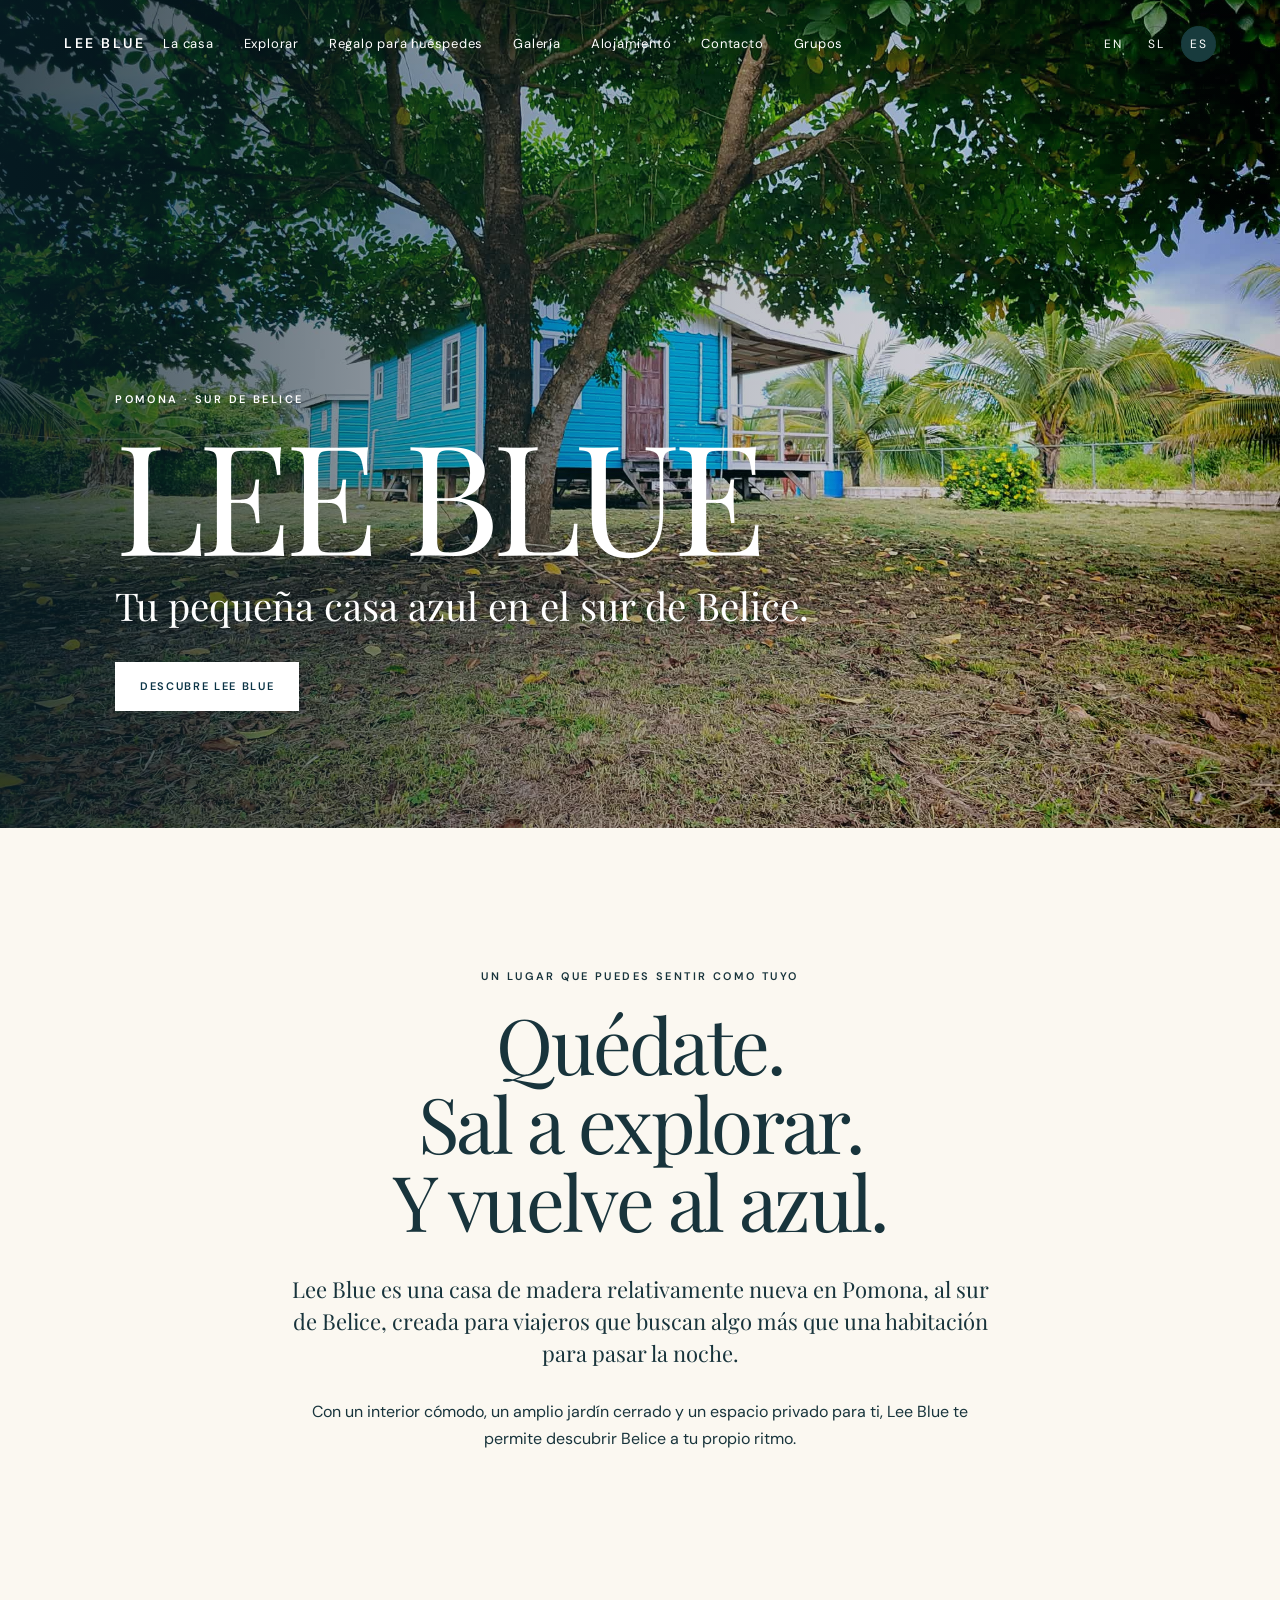
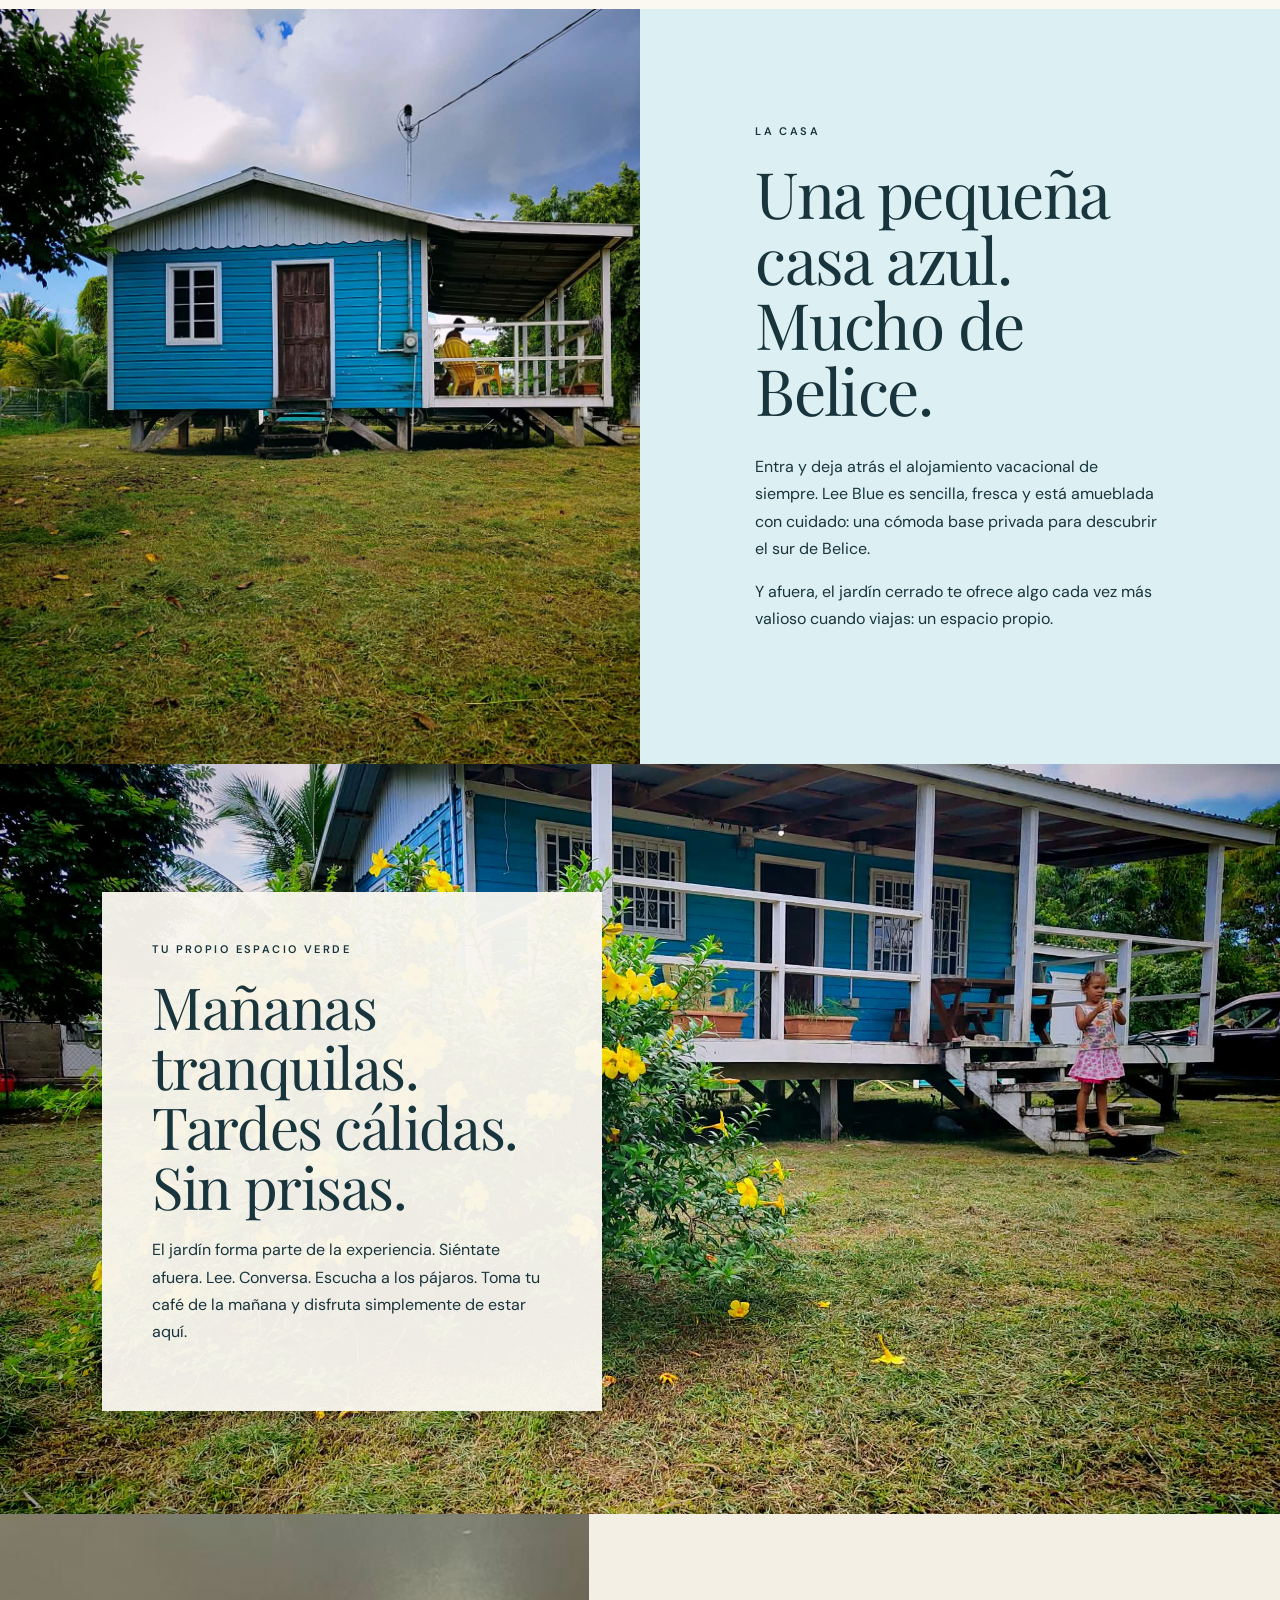
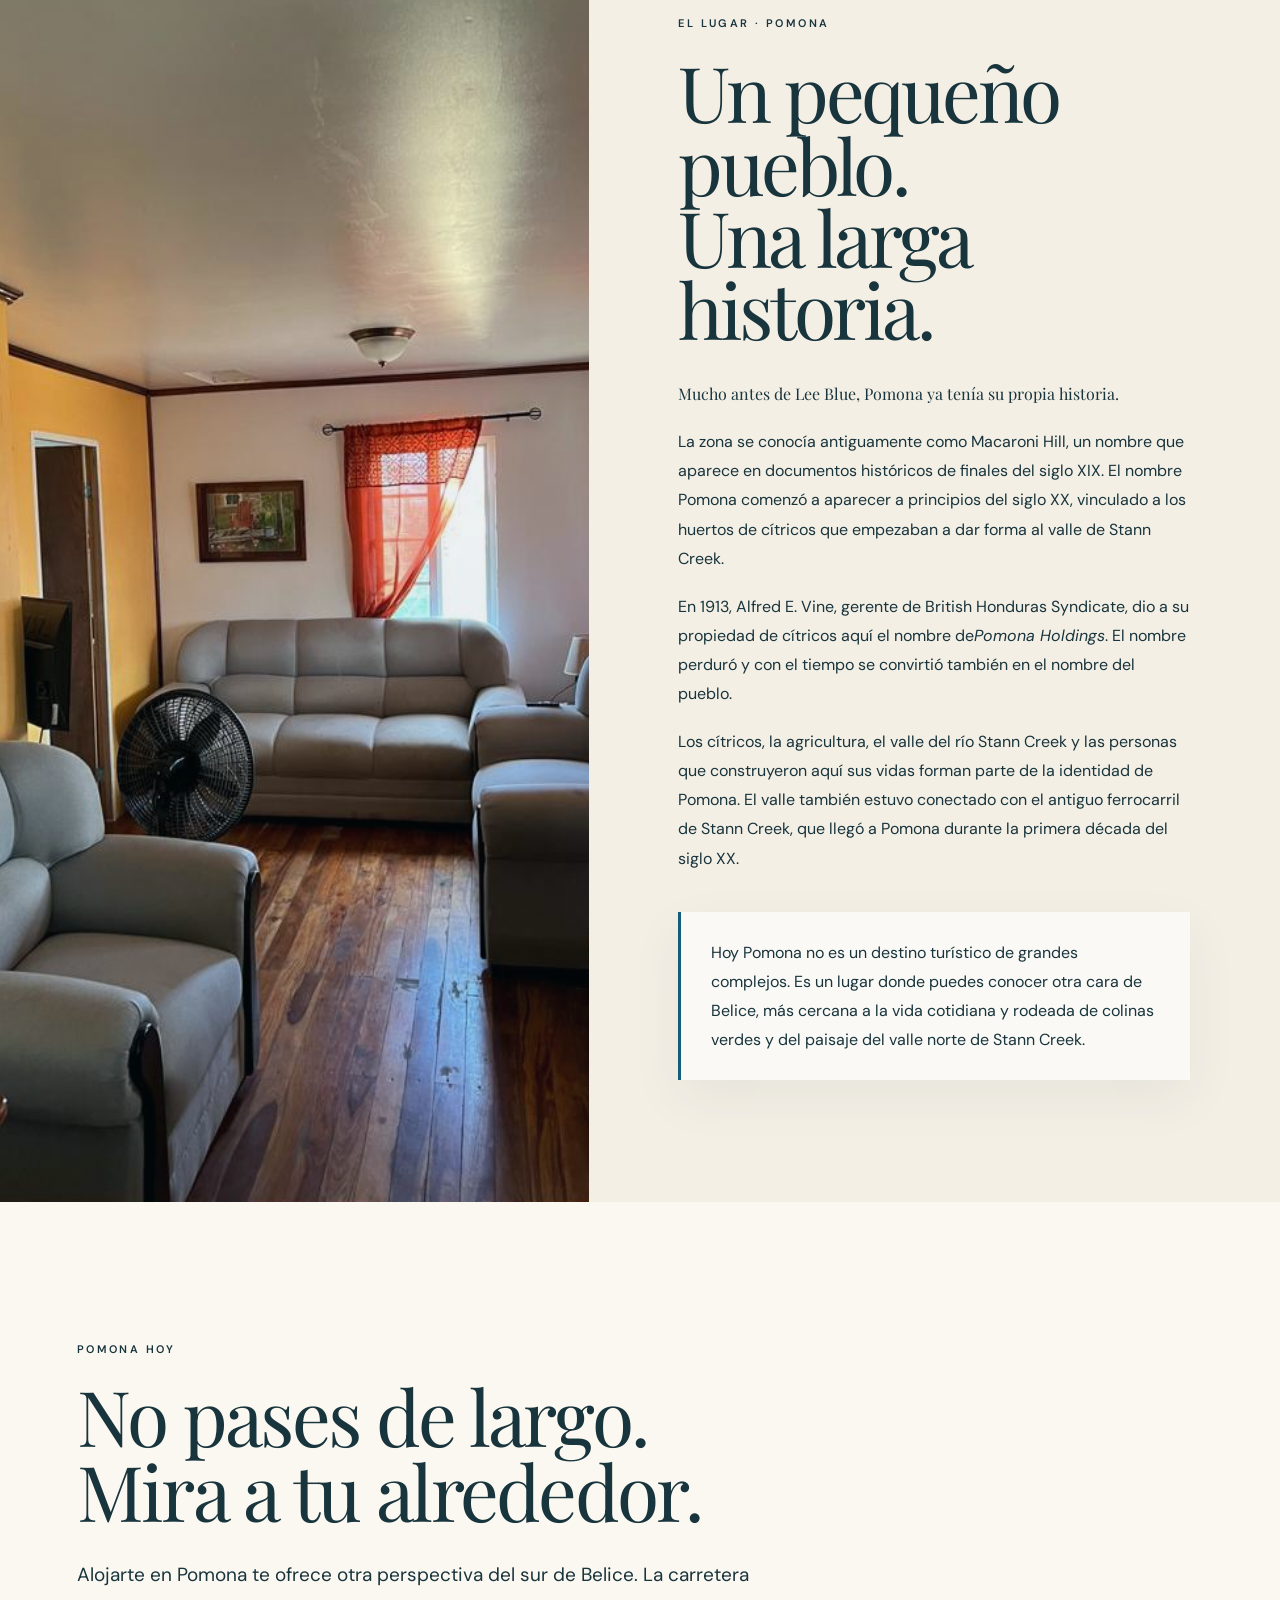
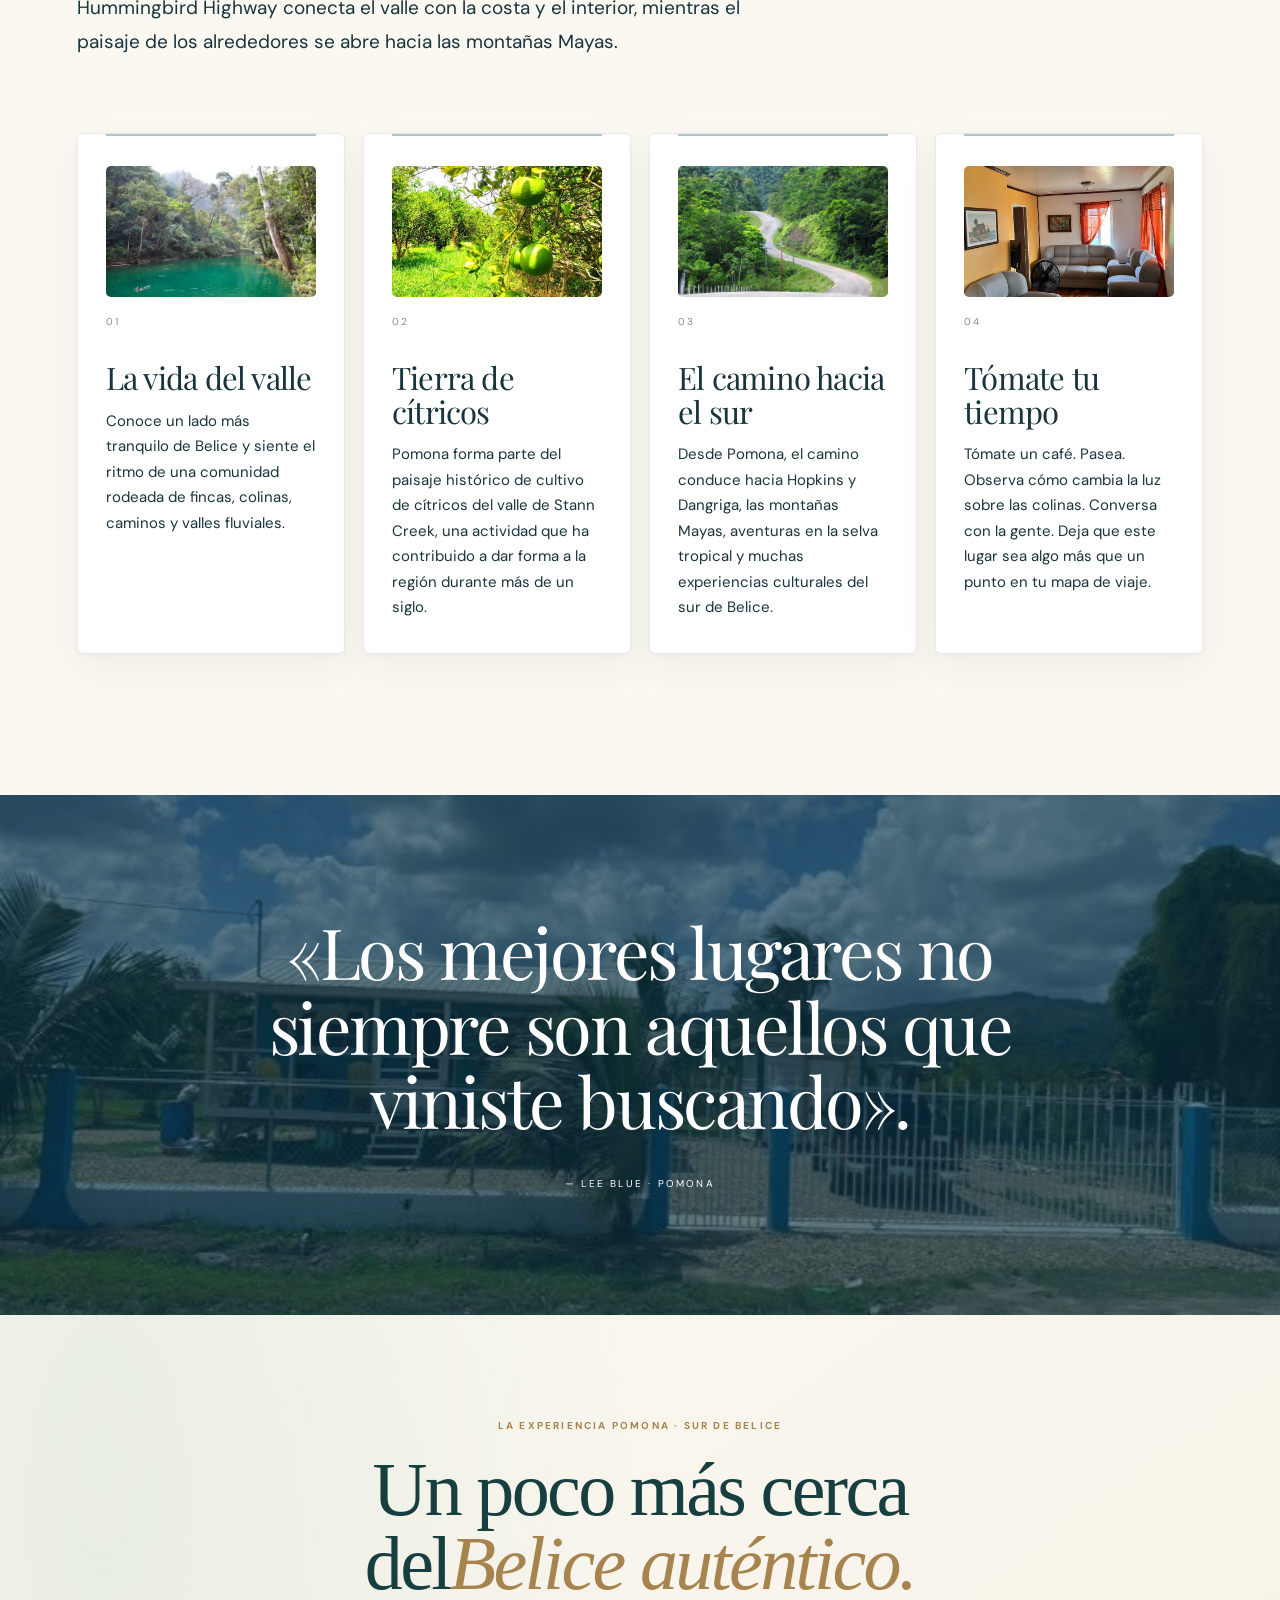
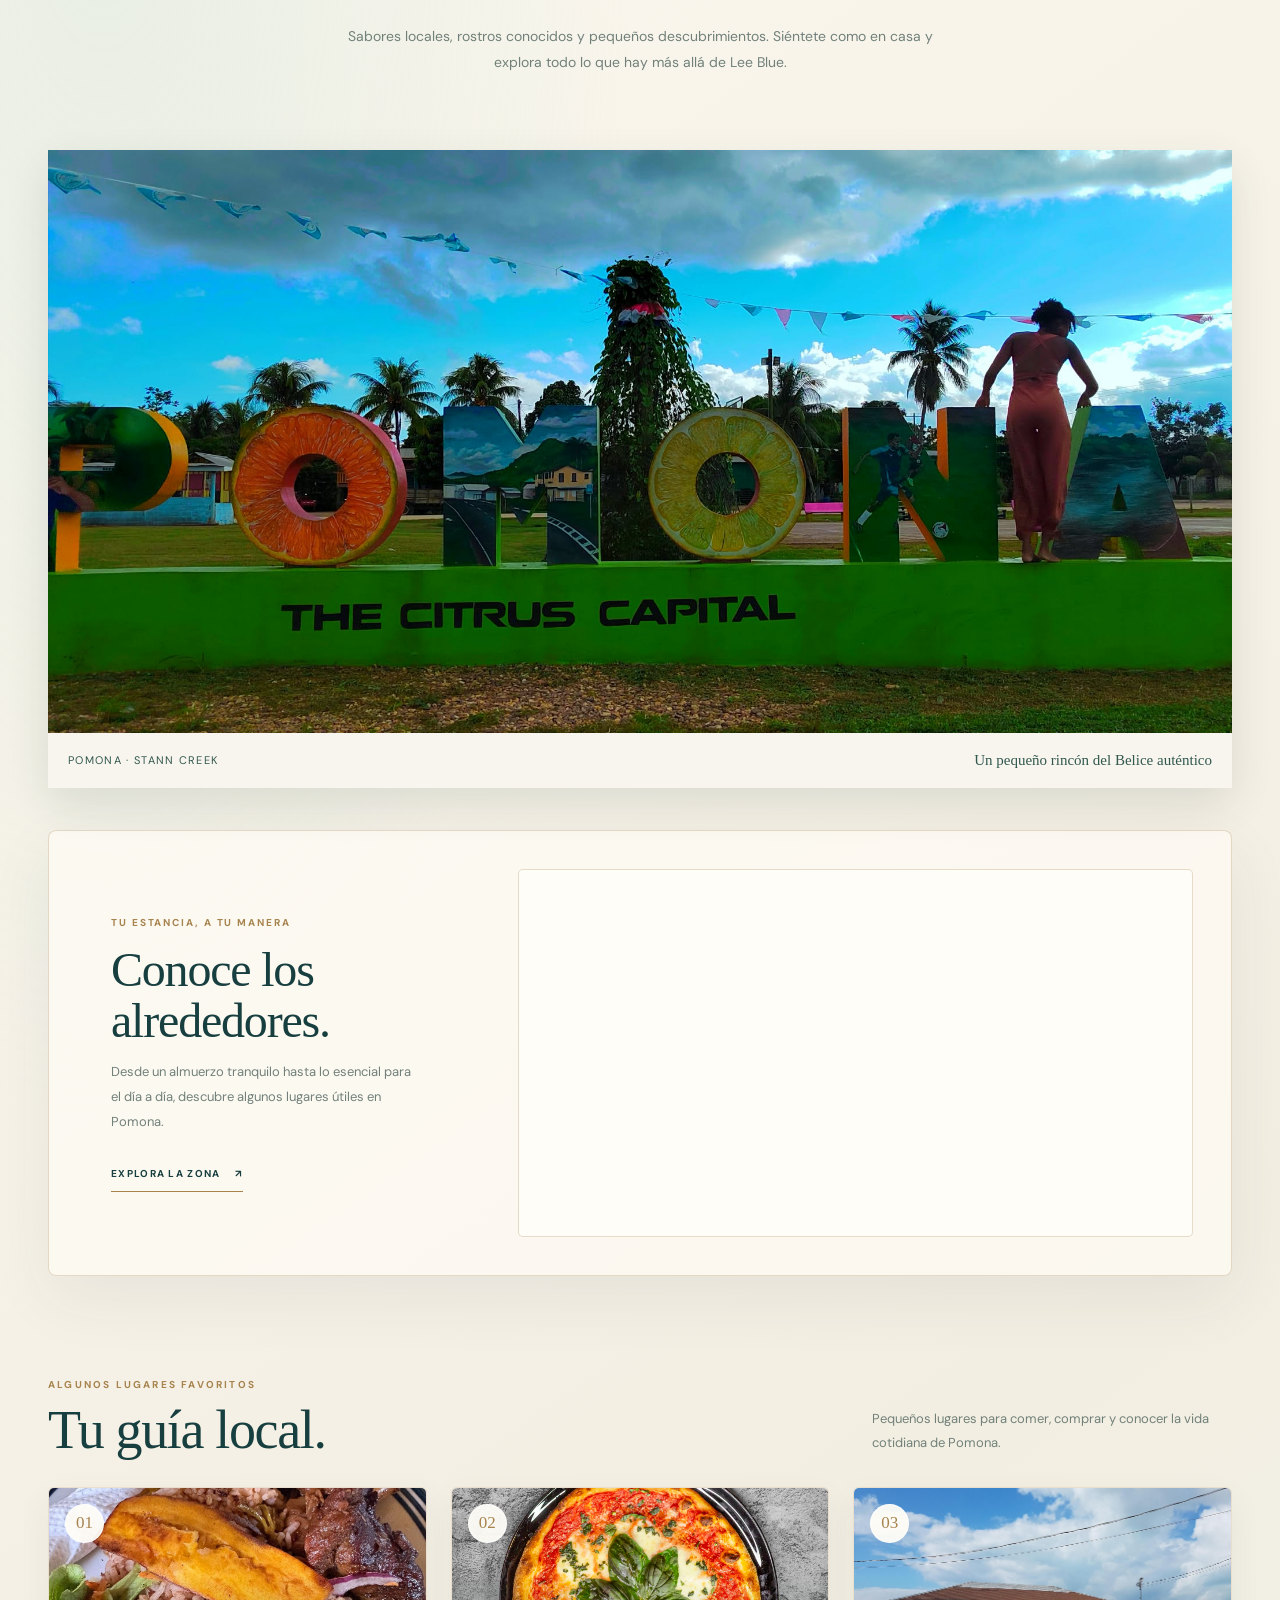
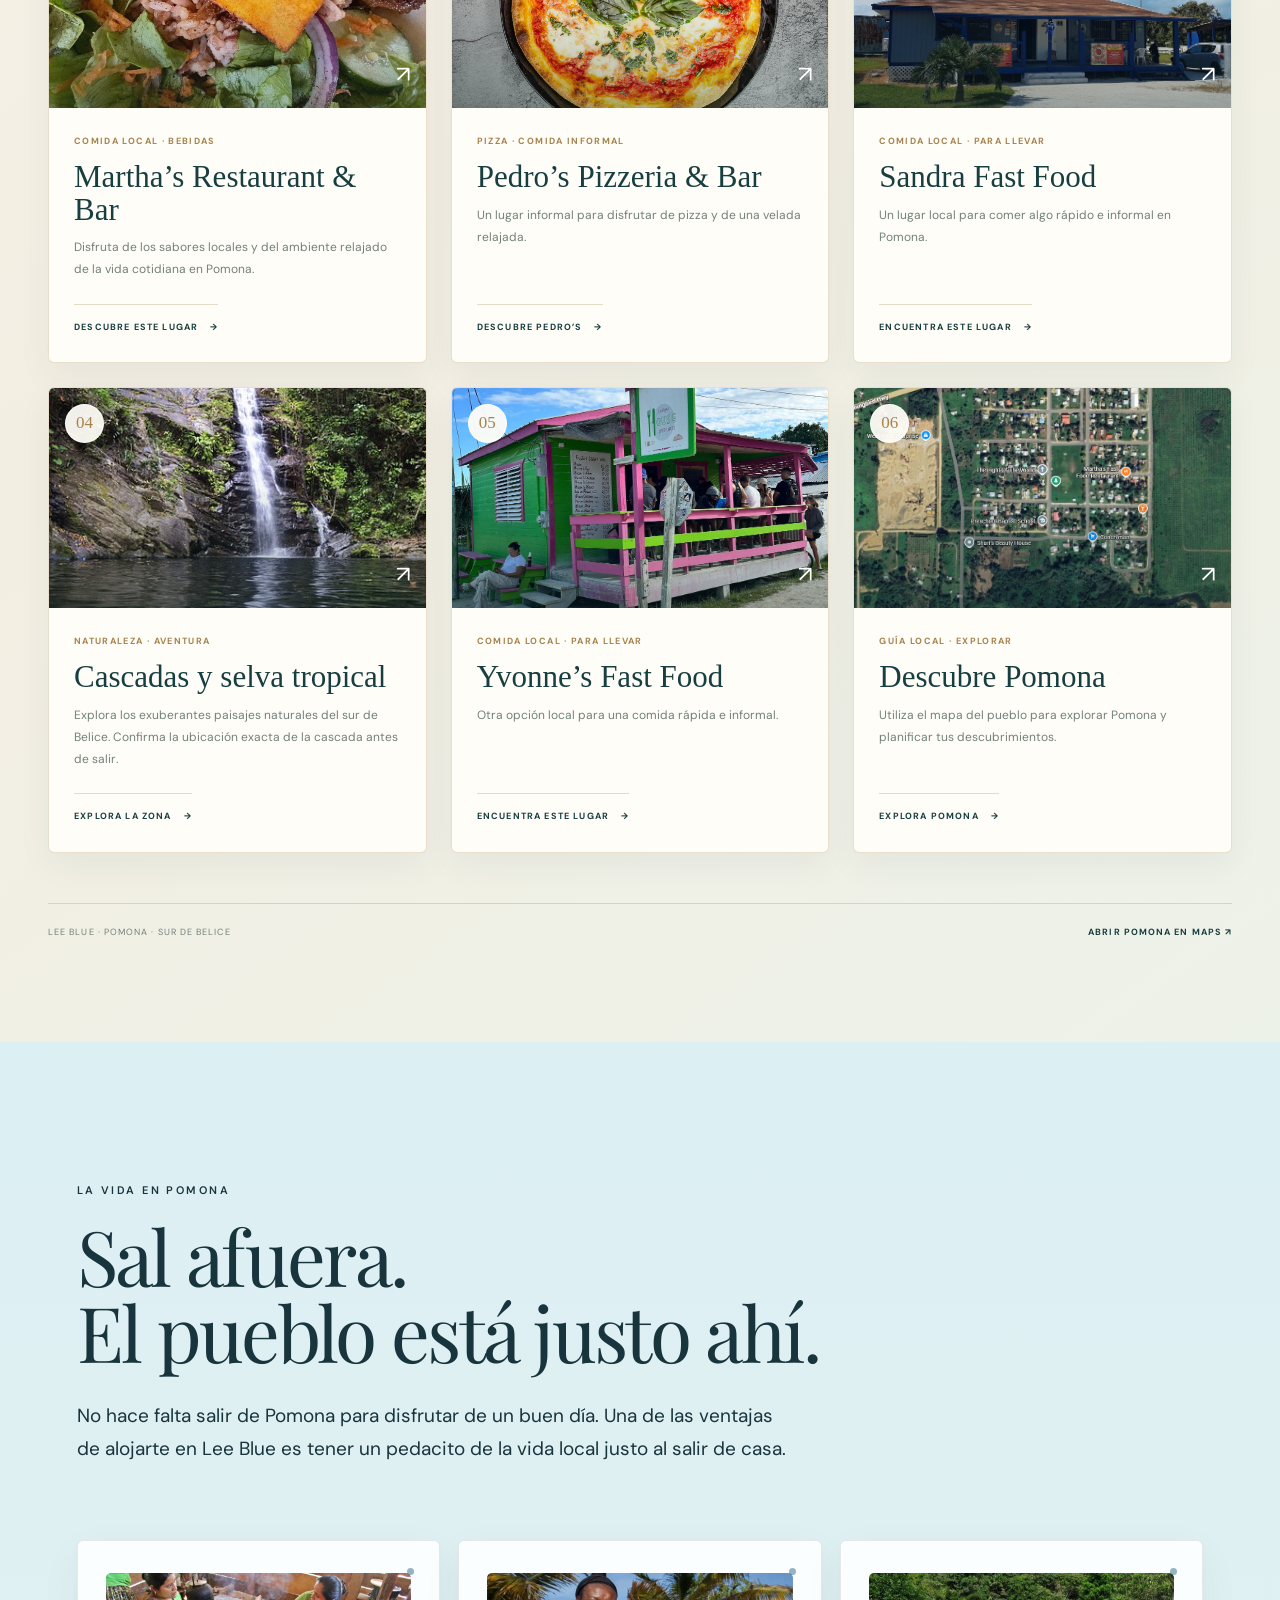
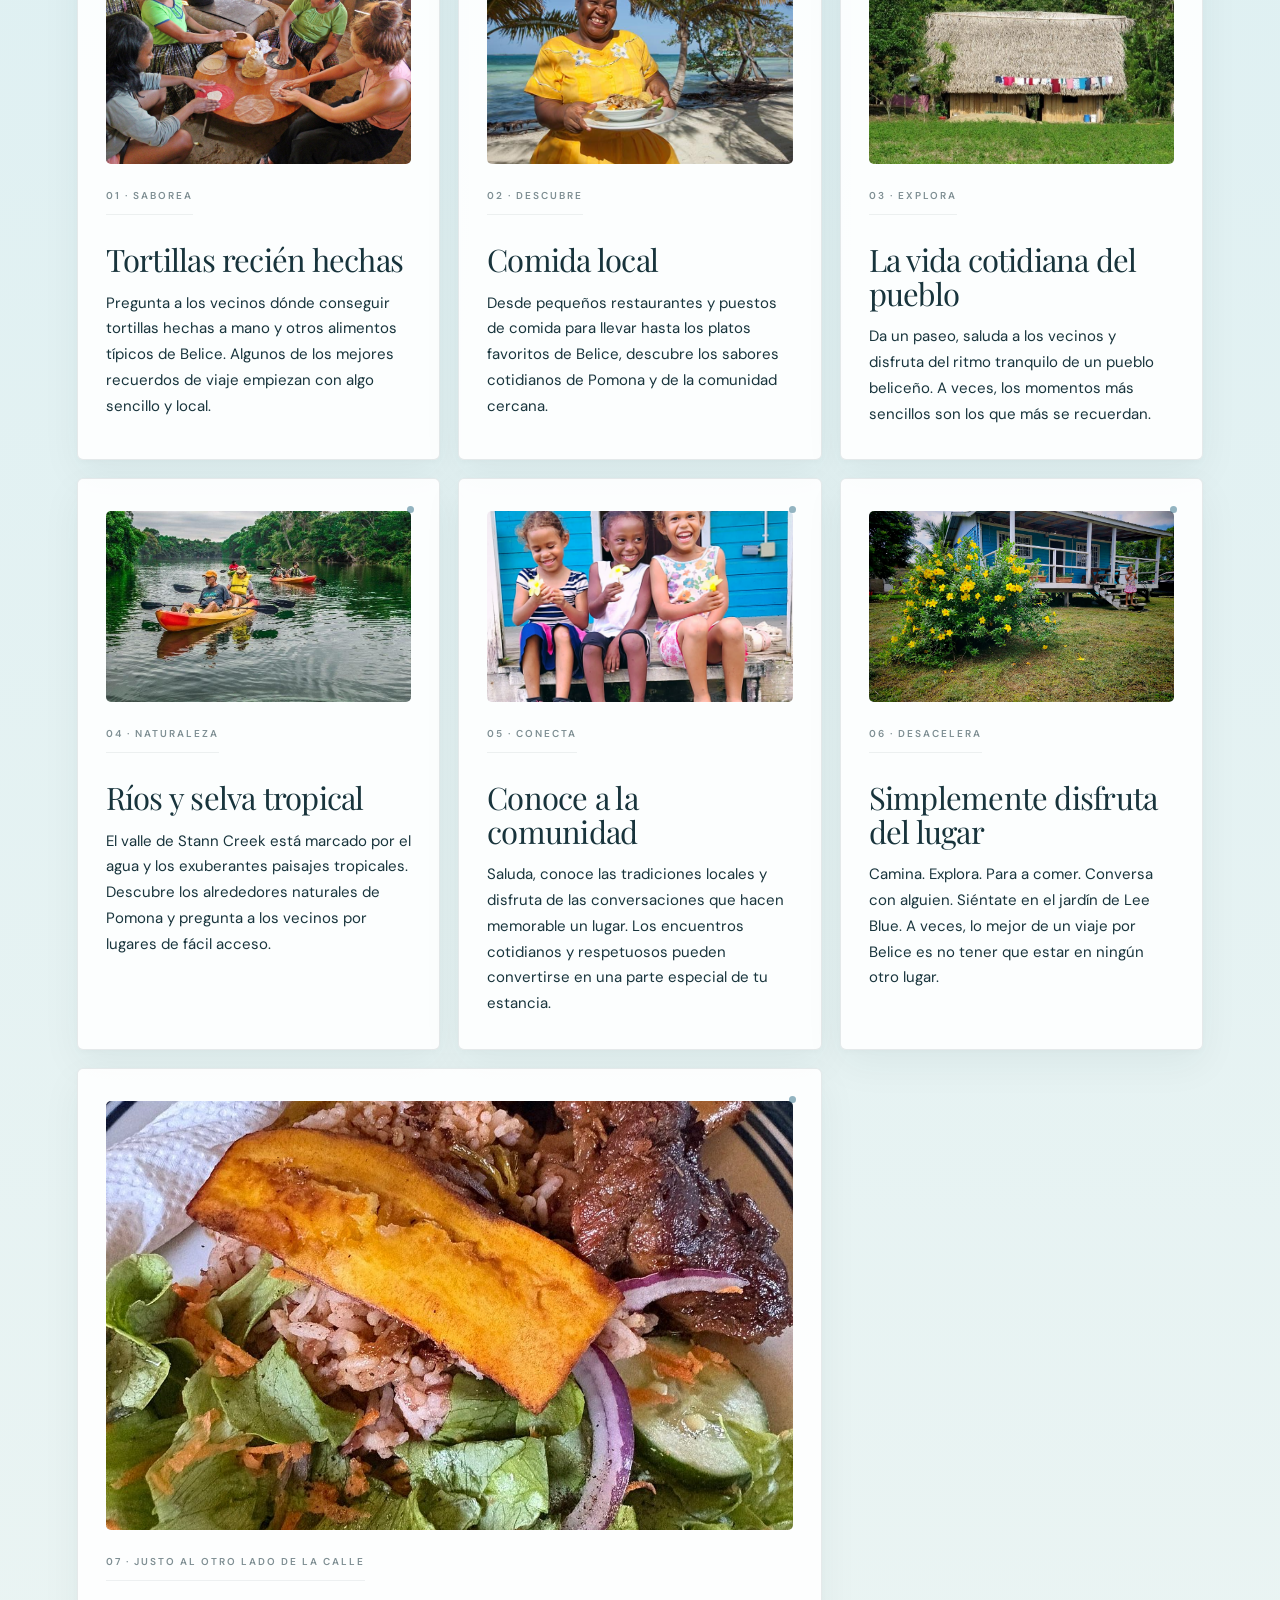
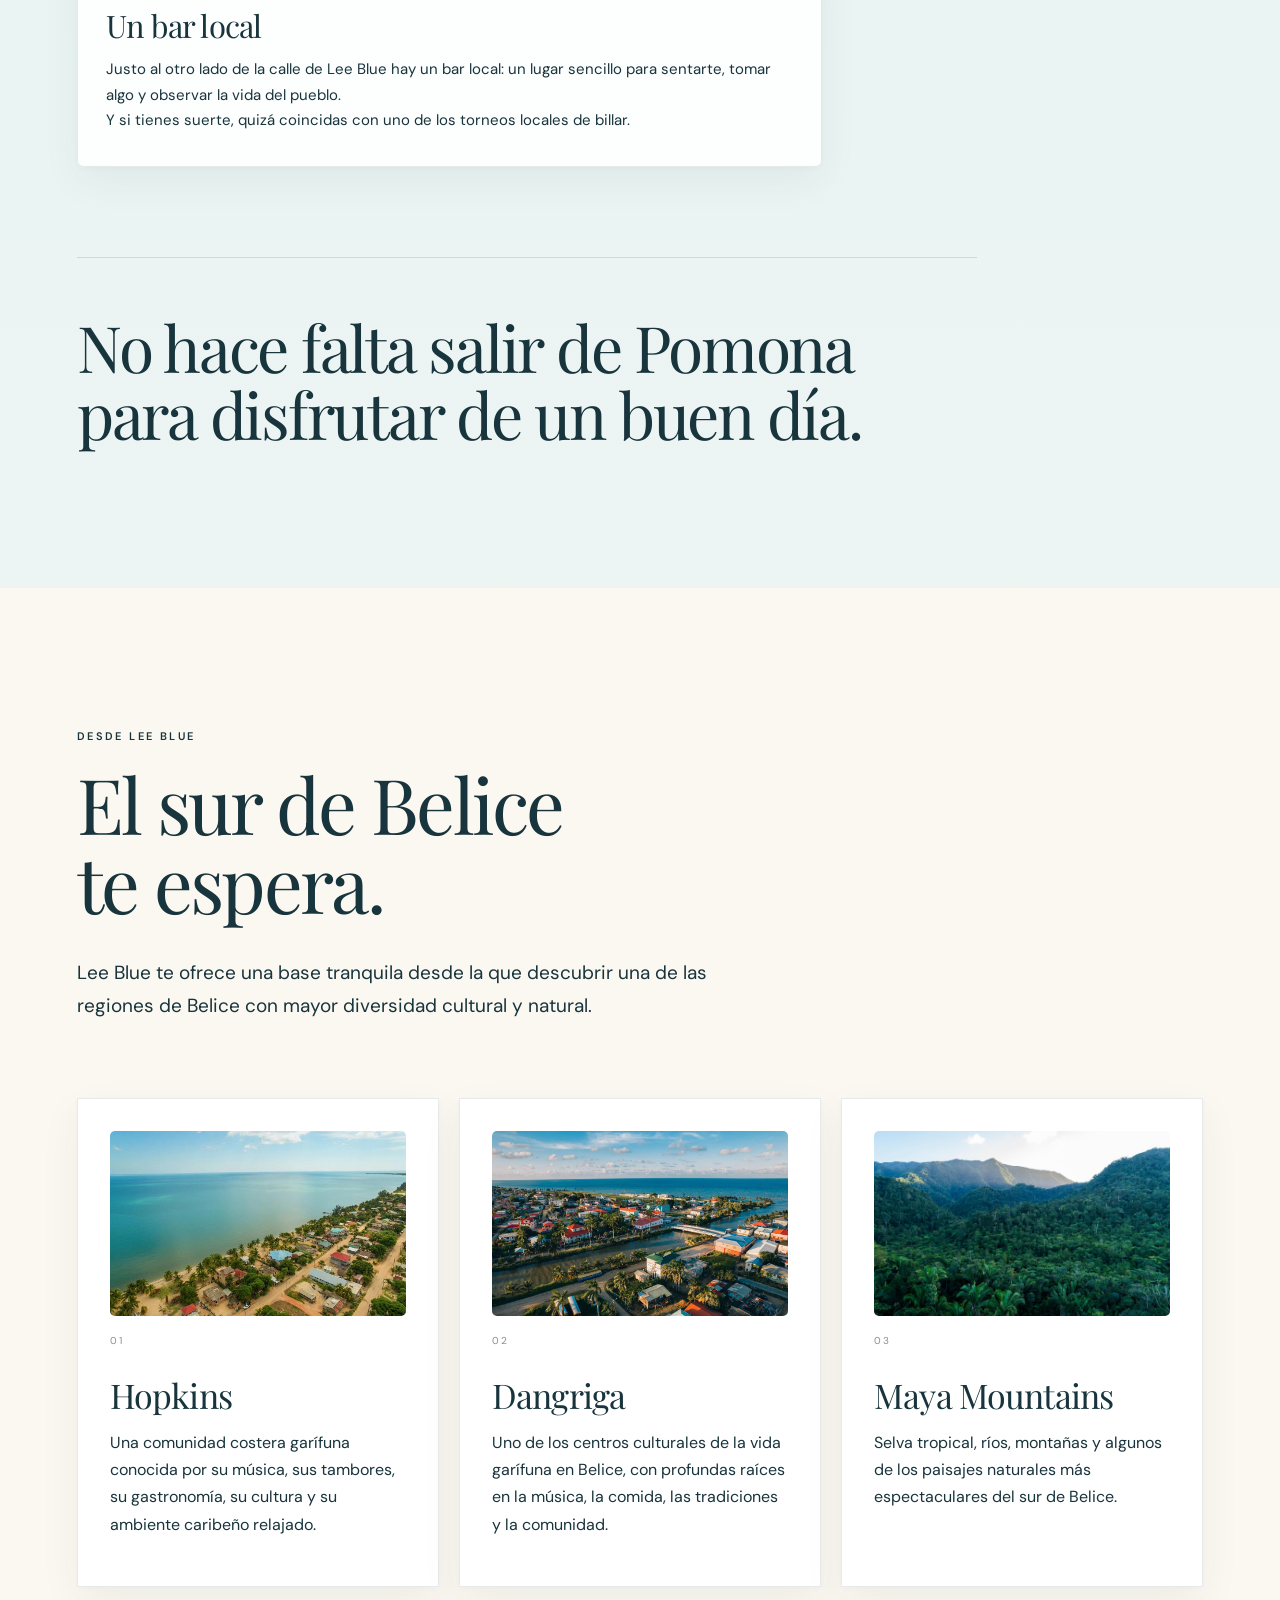
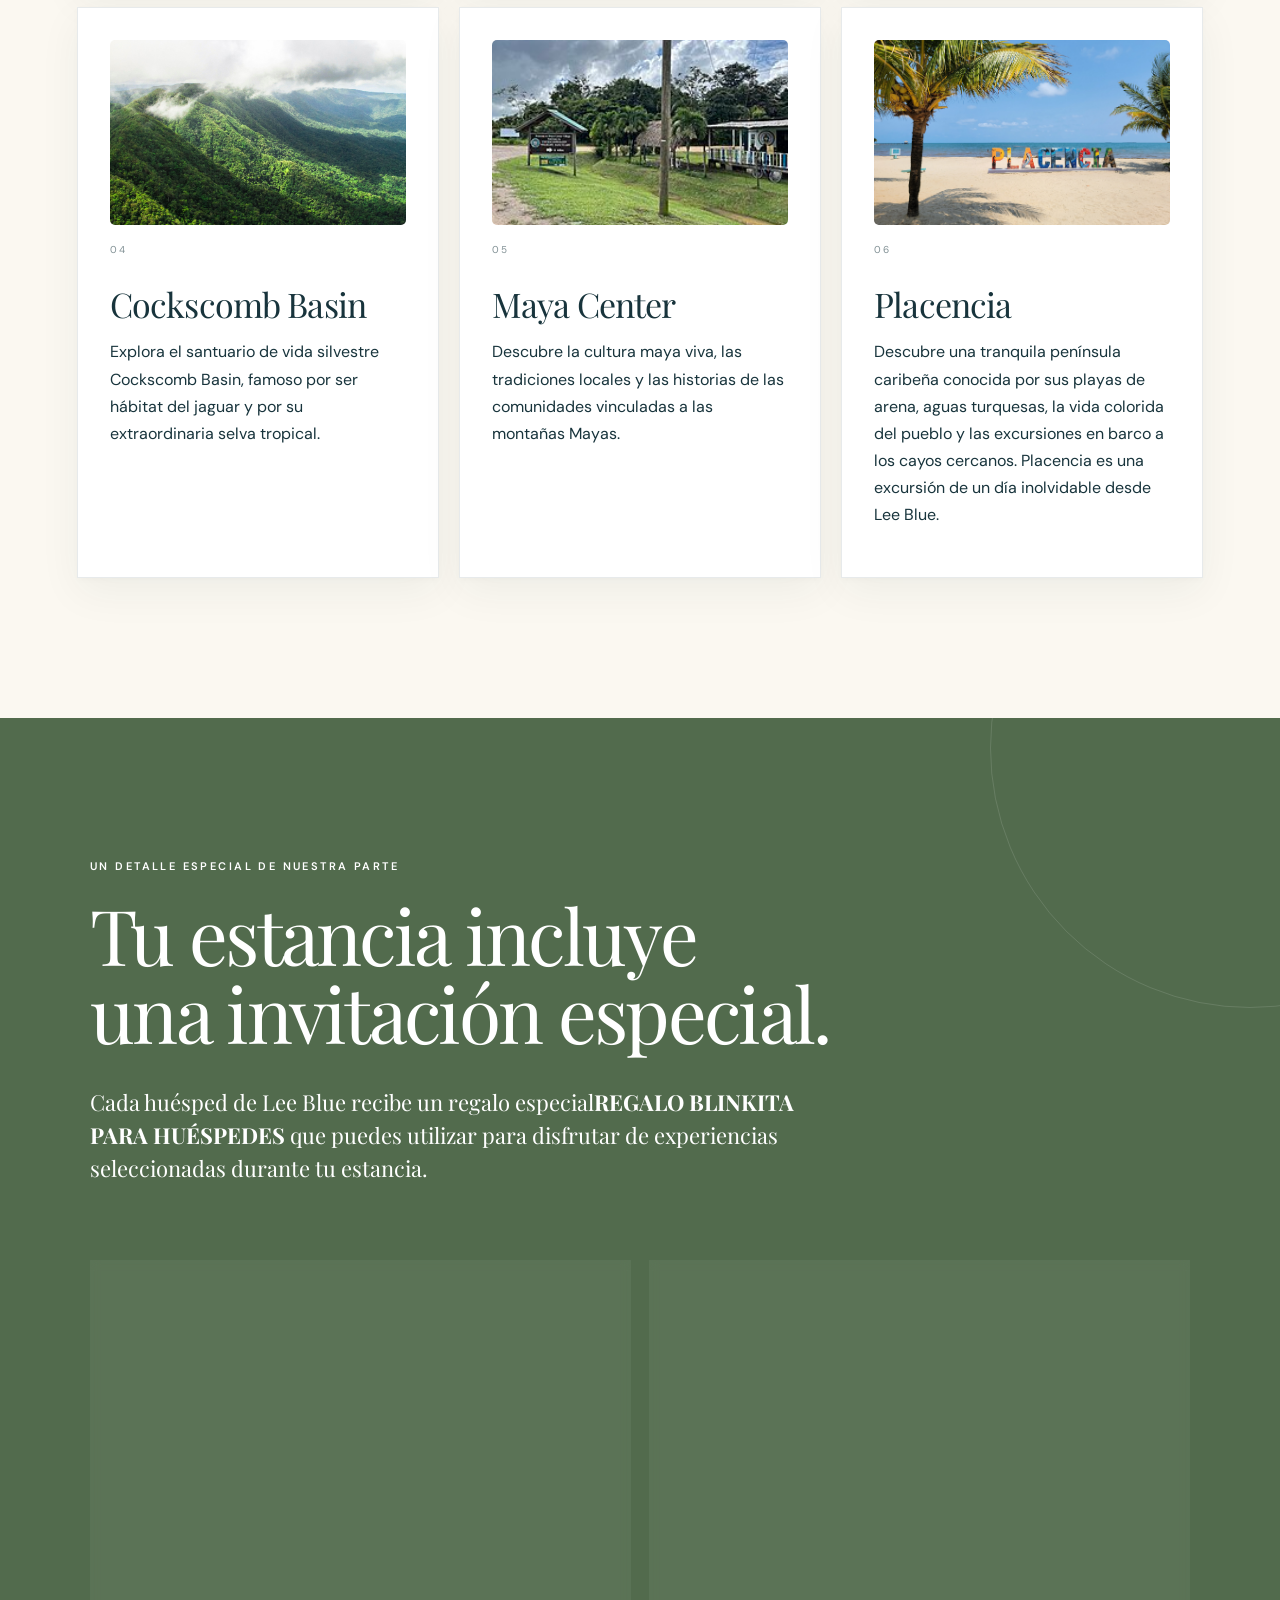
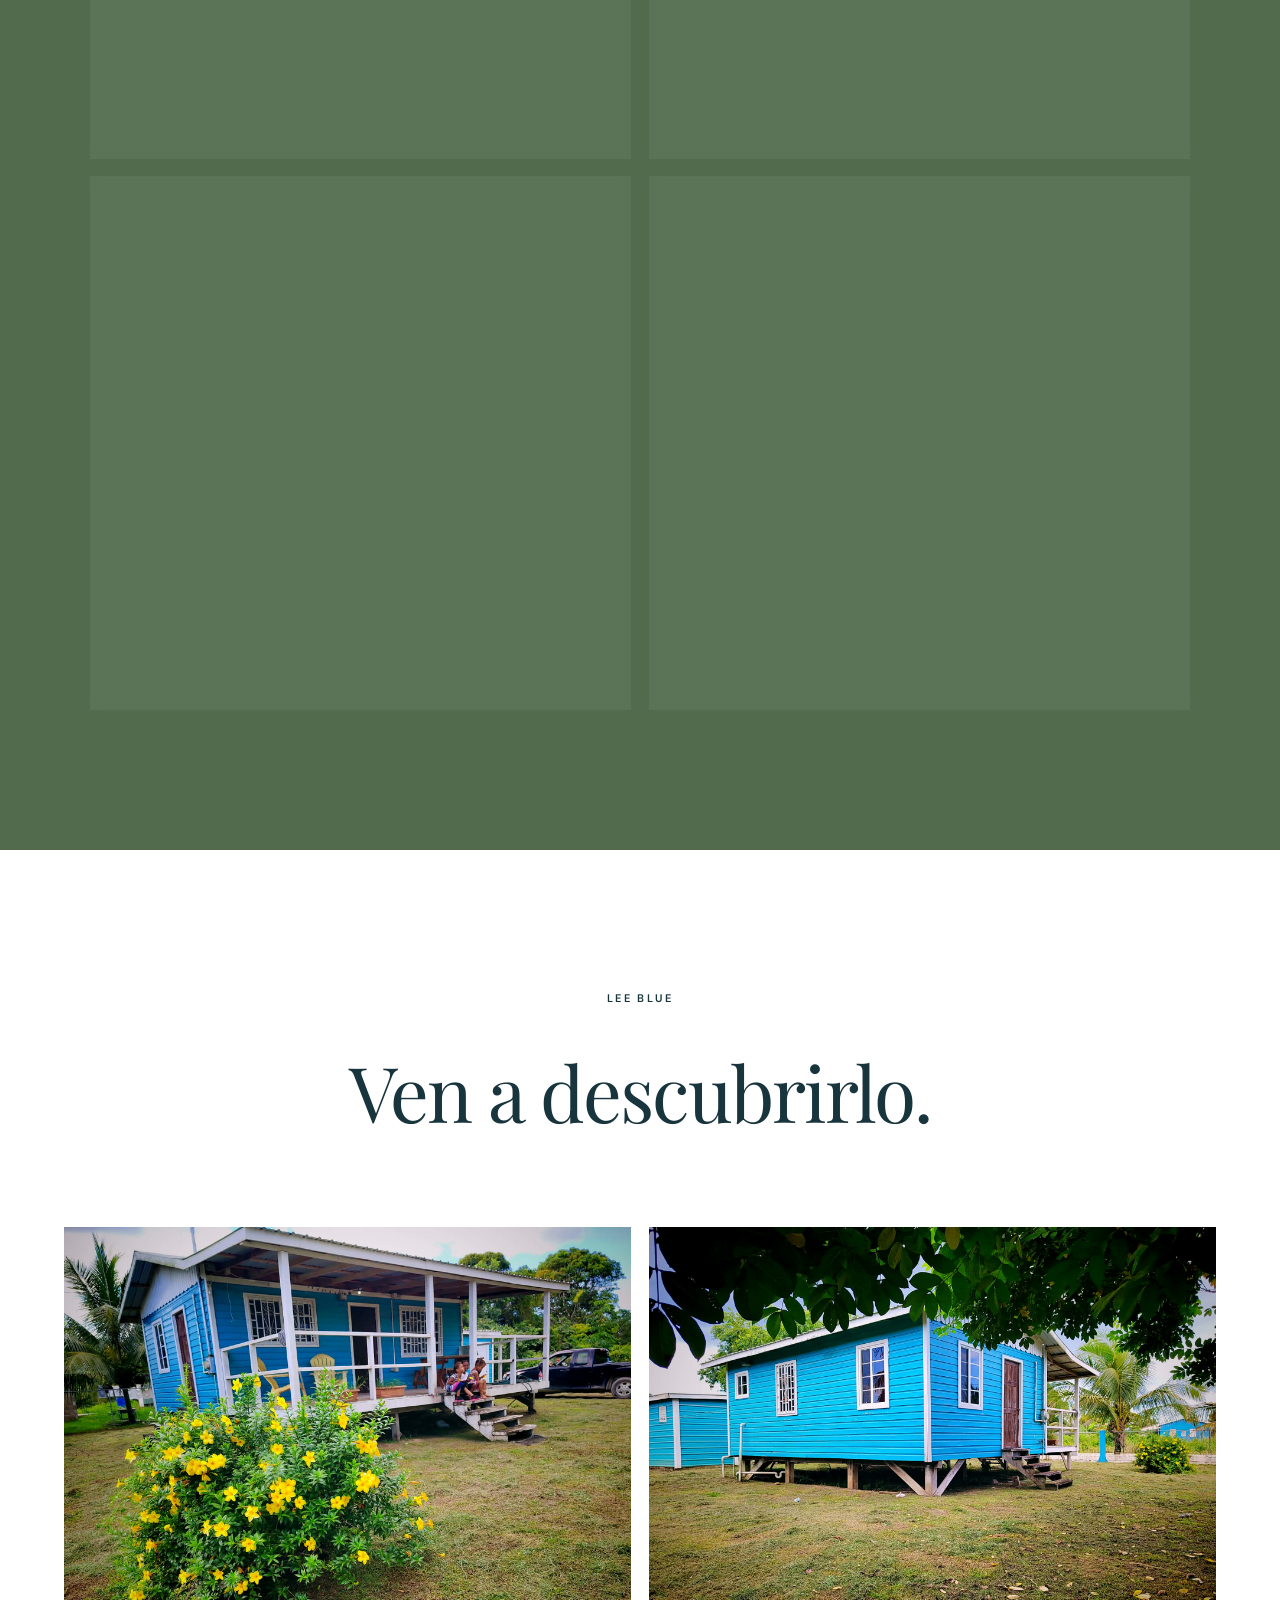
==== es/index.html @ b550871f "Translate premium retreat showcase to Spanish" ====
<!DOCTYPE html>
<html lang="es">
<head>
<meta charset="utf-8"/>
<meta content="width=device-width, initial-scale=1.0" name="viewport"/>
<title>Lee Blue | Tu pequeña casa azul en el sur de Belice</title>
<meta content="Lee Blue es una casa privada de madera en Pomona, al sur de Belice: una base tranquila para descubrir la cultura maya, las comunidades garífunas, las montañas Mayas y la naturaleza de Belice." name="description"/>
<link href="../style-v2.css?v=20260929-01" rel="stylesheet"/>
<style>

/* Lee Blue: featured local bar spans two grid columns */
.pomona-life-grid .life-card-wide {
    grid-column: span 2;
}

@media (max-width: 700px) {
    .pomona-life-grid .life-card-wide {
        grid-column: span 1;
    }
}
</style>
<style>
/* Language selector and contact section */
.site-header { gap: 18px; }
.language-switcher { display:flex; align-items:center; gap:8px; margin-left:auto; white-space:nowrap; }
.language-switcher a { color:inherit; text-decoration:none; font-size:12px; letter-spacing:.12em; padding:7px 8px; border:1px solid rgba(0,0,0,.18); border-radius:20px; }
.language-switcher a[aria-current="page"] { background:#183b3d; color:#fff; border-color:#183b3d; }
.contact-section { padding:88px 6%; background:#eaf0ec; color:#183b3d; }
.contact-inner { max-width:1100px; margin:0 auto; }
.contact-section h2 { margin:12px 0 14px; }
.contact-intro { max-width:620px; line-height:1.7; }
.contact-grid { display:grid; grid-template-columns:repeat(3,minmax(0,1fr)); gap:18px; margin-top:32px; }
.contact-card { display:flex; flex-direction:column; gap:12px; padding:24px; background:#fff; border:1px solid rgba(24,59,61,.12); border-radius:12px; }
.contact-label { font-size:11px; letter-spacing:.13em; text-transform:uppercase; opacity:.72; }
.contact-card a { color:#183b3d; font-weight:600; text-decoration:none; overflow-wrap:anywhere; }
.contact-card a:hover { text-decoration:underline; }
@media (max-width:800px) { .site-header { flex-wrap:wrap; } .language-switcher { margin-left:auto; } .contact-grid { grid-template-columns:1fr; } }
</style></head>
<body>
<header class="site-header">
<a class="logo" href="#">LEE BLUE</a>
<nav>
<a href="#house">La casa</a>
<a href="#belize">Explorar</a>
<a href="#bonus">Regalo para huéspedes</a>
<a href="#gallery">Galería</a>
<a href="#stay">Alojamiento</a>
<a href="#contact">Contacto</a><a href="#group-stays">Grupos</a></nav><div aria-label="Selección de idioma" class="language-switcher"><a data-lang="en" href="../index.html">EN</a><a data-lang="sl" href="../sl/index.html">SL</a><a aria-current="page" data-lang="es" href="../es/index.html">ES</a></div>
</header>
<main>
<section class="hero">
<img alt="Casa Lee Blue en Pomona, al sur de Belice" src="../images/pomona1.jpg"/>
<div class="hero-overlay">
<p class="eyebrow">POMONA · SUR DE BELICE</p>
<h1>LEE BLUE</h1>
<p class="hero-line">Tu pequeña casa azul en el sur de Belice.</p>
<a class="button" href="#stay">DESCUBRE LEE BLUE</a>
</div>
</section>
<section class="intro">
<p class="eyebrow">UN LUGAR QUE PUEDES SENTIR COMO TUYO</p>
<h2>Quédate.<br/>Sal a explorar.<br/>Y vuelve al azul.</h2>
<p class="lead">Lee Blue es una casa de madera relativamente nueva en Pomona, al sur de Belice, creada para viajeros que buscan algo más que una habitación para pasar la noche.</p>
<p>Con un interior cómodo, un amplio jardín cerrado y un espacio privado para ti, Lee Blue te permite descubrir Belice a tu propio ritmo.</p>
</section>
<section class="split-section" id="house">
<div class="image">
<img alt="Interior de Lee Blue" src="../images/pomona2.jpg"/>
</div>
<div class="content">
<p class="eyebrow">LA CASA</p>
<h2>Una pequeña casa azul.<br/>Mucho de Belice.</h2>
<p>Entra y deja atrás el alojamiento vacacional de siempre. Lee Blue es sencilla, fresca y está amueblada con cuidado: una cómoda base privada para descubrir el sur de Belice.</p>
<p>Y afuera, el jardín cerrado te ofrece algo cada vez más valioso cuando viajas: un espacio propio.</p>
</div>
</section>
<section class="garden">
<img alt="Jardín de Lee Blue" src="../images/pomona3.jpg"/>
<div class="garden-text">
<p class="eyebrow">TU PROPIO ESPACIO VERDE</p>
<h2>Mañanas tranquilas.<br/>Tardes cálidas.<br/>Sin prisas.</h2>
<p>El jardín forma parte de la experiencia. Siéntate afuera. Lee. Conversa. Escucha a los pájaros. Toma tu café de la mañana y disfruta simplemente de estar aquí.</p>
</div>
</section>
<section class="pomona-story" id="pomona">
<div class="pomona-image">
<img alt="Pomona y el paisaje verde del sur de Belice" src="../images/pomona8.jpg"/>
</div>
<div class="pomona-content">
<p class="eyebrow">EL LUGAR · POMONA</p>
<h2>Un pequeño pueblo.<br/>Una larga historia.</h2>
<p class="pomona-lead">Mucho antes de Lee Blue, Pomona ya tenía su propia historia.</p>
<p>La zona se conocía antiguamente como Macaroni Hill, un nombre que aparece en documentos históricos de finales del siglo XIX. El nombre Pomona comenzó a aparecer a principios del siglo XX, vinculado a los huertos de cítricos que empezaban a dar forma al valle de Stann Creek.</p>
<p>En 1913, Alfred E. Vine, gerente de British Honduras Syndicate, dio a su propiedad de cítricos aquí el nombre de<em>Pomona Holdings</em>. El nombre perduró y con el tiempo se convirtió también en el nombre del pueblo.</p>
<p>Los cítricos, la agricultura, el valle del río Stann Creek y las personas que construyeron aquí sus vidas forman parte de la identidad de Pomona. El valle también estuvo conectado con el antiguo ferrocarril de Stann Creek, que llegó a Pomona durante la primera década del siglo XX.</p>
<p class="pomona-highlight">Hoy Pomona no es un destino turístico de grandes complejos. Es un lugar donde puedes conocer otra cara de Belice, más cercana a la vida cotidiana y rodeada de colinas verdes y del paisaje del valle norte de Stann Creek.</p>
</div>
</section>
<section class="pomona-now">
<div class="pomona-now-inner">
<div class="section-heading">
<p class="eyebrow">POMONA HOY</p>
<h2>No pases de largo.<br/>Mira a tu alrededor.</h2>
<p>Alojarte en Pomona te ofrece otra perspectiva del sur de Belice. La carretera Hummingbird Highway conecta el valle con la costa y el interior, mientras el paisaje de los alrededores se abre hacia las montañas Mayas.</p>
</div>
<div class="pomona-cards">
<article>
<img alt="El verde valle fluvial del sur de Belice" data-auto-photo="rivervalley.jpg" loading="lazy" src="../images/rivervalley.jpg"/>
<span>01</span>
<h3>La vida del valle</h3>
<p>Conoce un lado más tranquilo de Belice y siente el ritmo de una comunidad rodeada de fincas, colinas, caminos y valles fluviales.</p>
</article>
<article>
<img alt="Zona de cultivo de cítricos en el valle de Stann Creek" data-auto-photo="citruscountry.jpg" loading="lazy" src="../images/citruscountry.jpg"/>
<span>02</span>
<h3>Tierra de cítricos</h3>
<p>Pomona forma parte del paisaje histórico de cultivo de cítricos del valle de Stann Creek, una actividad que ha contribuido a dar forma a la región durante más de un siglo.</p>
</article>
<article>
<img alt="Paisaje de Belice y camino hacia nuevos descubrimientos" data-auto-photo="belize.jpg" loading="lazy" src="../images/belize.jpg"/>
<span>03</span>
<h3>El camino hacia el sur</h3>
<p>Desde Pomona, el camino conduce hacia Hopkins y Dangriga, las montañas Mayas, aventuras en la selva tropical y muchas experiencias culturales del sur de Belice.</p>
</article>
<article>
<img alt="El paisaje verde alrededor de Pomona" data-auto-photo="pomona8.jpg" loading="lazy" src="../images/pomona8.jpg"/>
<span>04</span>
<h3>Tómate tu tiempo</h3>
<p>Tómate un café. Pasea. Observa cómo cambia la luz sobre las colinas. Conversa con la gente. Deja que este lugar sea algo más que un punto en tu mapa de viaje.</p>
</article>
</div>
</div>
</section>
<section class="pomona-quote">
<div>
<p>«Los mejores lugares no siempre son aquellos que viniste buscando».</p>
<span>— LEE BLUE · POMONA</span>
</div>
</section>
<!-- =========================================================
     LEE BLUE MAP START
     ========================================================= -->
<section class="lee-map-section lee-pomona-experience" id="pomona-guide">
<div class="lee-map-inner">
<header class="lee-map-heading">
<p class="eyebrow">LA EXPERIENCIA POMONA · SUR DE BELICE</p>
<h2>Un poco más cerca del<em>Belice auténtico.</em></h2>
<p>Sabores locales, rostros conocidos y pequeños descubrimientos. Siéntete como en casa y explora todo lo que hay más allá de Lee Blue.</p>
</header>
<figure class="lee-pomona-sign-banner">
<img alt="Bienvenidos a Pomona, Stann Creek, Belice" loading="lazy" src="../images/pomona-sign.jpg"/>
<figcaption>
<span>POMONA · STANN CREEK</span>
<span>Un pequeño rincón del Belice auténtico</span>
</figcaption>
</figure>
<div class="lee-map-feature">
<div class="lee-map-feature-copy">
<span class="lee-map-overline">TU ESTANCIA, A TU MANERA</span>
<h3>Conoce los alrededores.</h3>
<p>Desde un almuerzo tranquilo hasta lo esencial para el día a día, descubre algunos lugares útiles en Pomona.</p>
<a class="lee-map-feature-link" href="https://www.google.com/maps/search/?api=1&amp;query=Pomona%2C%20Stann%20Creek%2C%20Belize" rel="noopener" target="_blank">EXPLORA LA ZONA<span aria-hidden="true">↗</span>
</a>
</div>
<div class="lee-map-frame">
<iframe allowfullscreen="" loading="lazy" referrerpolicy="no-referrer-when-downgrade" src="https://www.google.com/maps?q=Pomona%2C%20Stann%20Creek%2C%20Belize&amp;output=embed" title="Mapa de Pomona, Stann Creek, Belice">
</iframe>
</div>
</div>
<div class="lee-guide-intro">
<div>
<p class="eyebrow">ALGUNOS LUGARES FAVORITOS</p>
<h3>Tu guía local.</h3>
</div>
<p>Pequeños lugares para comer, comprar y conocer la vida cotidiana de Pomona.</p>
</div>
<div class="lee-guide-grid">
<a class="lee-guide-card" href="https://www.google.com/maps/search/?api=1&amp;query=Martha's%20Restaurant%20and%20Bar%20Pomona%20Belize" rel="noopener" target="_blank">
<div class="lee-guide-image">
<img alt="Restaurante y bar Martha’s en Pomona, Belice" loading="lazy" src="../images/martharestaurantbar.jpg"/>
<span class="lee-guide-number">01</span>
<span aria-hidden="true" class="lee-guide-arrow">↗</span>
</div>
<div class="lee-guide-card-body">
<span class="lee-guide-category">COMIDA LOCAL · BEBIDAS</span>
<h4>Martha’s Restaurant &amp; Bar</h4>
<p>Disfruta de los sabores locales y del ambiente relajado de la vida cotidiana en Pomona.</p>
<span class="lee-guide-cta">DESCUBRE ESTE LUGAR<span aria-hidden="true">→</span></span>
</div>
</a>
<a class="lee-guide-card" href="https://www.google.com/maps/search/?api=1&amp;query=Pedro's%20Pizzeria%20Bar%20Pomona%20Belize" rel="noopener" target="_blank">
<div class="lee-guide-image">
<img alt="Pizzería y bar Pedro’s en Pomona, Belice" loading="lazy" src="../images/pedro's-pizzeria.jpg"/>
<span class="lee-guide-number">02</span>
<span aria-hidden="true" class="lee-guide-arrow">↗</span>
</div>
<div class="lee-guide-card-body">
<span class="lee-guide-category">PIZZA · COMIDA INFORMAL</span>
<h4>Pedro’s Pizzeria &amp; Bar</h4>
<p>Un lugar informal para disfrutar de pizza y de una velada relajada.</p>
<span class="lee-guide-cta">DESCUBRE PEDRO’S<span aria-hidden="true">→</span></span>
</div>
</a>
<a class="lee-guide-card" href="https://www.google.com/maps/search/?api=1&amp;query=Sandra%20Fast%20Food%20Pomona%20Belize" rel="noopener" target="_blank">
<div class="lee-guide-image">
<img alt="Sandra Fast Food en Pomona, Belice" loading="lazy" src="../images/pomona-sandrafastfood.jpg"/>
<span class="lee-guide-number">03</span>
<span aria-hidden="true" class="lee-guide-arrow">↗</span>
</div>
<div class="lee-guide-card-body">
<span class="lee-guide-category">COMIDA LOCAL · PARA LLEVAR</span>
<h4>Sandra Fast Food</h4>
<p>Un lugar local para comer algo rápido e informal en Pomona.</p>
<span class="lee-guide-cta">ENCUENTRA ESTE LUGAR<span aria-hidden="true">→</span></span>
</div>
</a>
<a class="lee-guide-card" href="https://www.google.com/maps/search/?api=1&amp;query=Waterfalls%20near%20Pomona%20Stann%20Creek%20Belize" rel="noopener" target="_blank">
<div class="lee-guide-image">
<img alt="Cascada en la zona de Pomona; ubicación exacta por confirmar" loading="lazy" src="../images/pomona-waterfalls.jpg"/>
<span class="lee-guide-number">04</span>
<span aria-hidden="true" class="lee-guide-arrow">↗</span>
</div>
<div class="lee-guide-card-body">
<span class="lee-guide-category">NATURALEZA · AVENTURA</span>
<h4>Cascadas y selva tropical</h4>
<p>Explora los exuberantes paisajes naturales del sur de Belice. Confirma la ubicación exacta de la cascada antes de salir.</p>
<span class="lee-guide-cta">EXPLORA LA ZONA<span aria-hidden="true">→</span></span>
</div>
</a>
<a class="lee-guide-card" href="https://www.google.com/maps/search/?api=1&amp;query=Yvonne's%20Fast%20Food%20Pomona%20Belize" rel="noopener" target="_blank">
<div class="lee-guide-image">
<img alt="Yvonne’s Fast Food en Pomona, Belice" loading="lazy" src="../images/pomona-yvonnefastfood.jpg"/>
<span class="lee-guide-number">05</span>
<span aria-hidden="true" class="lee-guide-arrow">↗</span>
</div>
<div class="lee-guide-card-body">
<span class="lee-guide-category">COMIDA LOCAL · PARA LLEVAR</span>
<h4>Yvonne’s Fast Food</h4>
<p>Otra opción local para una comida rápida e informal.</p>
<span class="lee-guide-cta">ENCUENTRA ESTE LUGAR<span aria-hidden="true">→</span></span>
</div>
</a>
<a class="lee-guide-card" href="https://www.google.com/maps/search/?api=1&amp;query=Pomona%20Stann%20Creek%20Belize" rel="noopener" target="_blank">
<div class="lee-guide-image">
<img alt="Mapa de Pomona, Belice" loading="lazy" src="../images/pomona-map.jpg"/>
<span class="lee-guide-number">06</span>
<span aria-hidden="true" class="lee-guide-arrow">↗</span>
</div>
<div class="lee-guide-card-body">
<span class="lee-guide-category">GUÍA LOCAL · EXPLORAR</span>
<h4>Descubre Pomona</h4>
<p>Utiliza el mapa del pueblo para explorar Pomona y planificar tus descubrimientos.</p>
<span class="lee-guide-cta">EXPLORA POMONA<span aria-hidden="true">→</span></span>
</div>
</a>
</div>
<div class="lee-guide-footer">
<span>LEE BLUE · POMONA · SUR DE BELICE</span>
<a href="https://www.google.com/maps/search/?api=1&amp;query=Pomona%2C%20Stann%20Creek%2C%20Belize" rel="noopener" target="_blank">ABRIR POMONA EN MAPS ↗</a>
</div>
</div>
</section>
<!-- =========================================================
     LEE BLUE MAP END
     ========================================================= -->
<section class="pomona-life">
<div class="pomona-life-inner">
<div class="section-heading">
<p class="eyebrow">LA VIDA EN POMONA</p>
<h2>Sal afuera.<br/>El pueblo está justo ahí.</h2>
<p>No hace falta salir de Pomona para disfrutar de un buen día. Una de las ventajas de alojarte en Lee Blue es tener un pedacito de la vida local justo al salir de casa.</p>
</div>
<div class="pomona-life-grid">
<article class="life-card">
<img alt="Tortillas frescas hechas a mano" data-auto-photo="freshtortillias.jpg" loading="lazy" src="../images/freshtortillias.jpg"/>
<span>01 · SABOREA</span>
<h3>Tortillas recién hechas</h3>
<p>Pregunta a los vecinos dónde conseguir tortillas hechas a mano y otros alimentos típicos de Belice. Algunos de los mejores recuerdos de viaje empiezan con algo sencillo y local.</p>
</article>
<article class="life-card">
<img alt="Hudut beliceño, un plato tradicional local" data-auto-photo="hopkins-garifuna-hudut.jpg" loading="lazy" src="../images/hopkins-garifuna-hudut.jpg"/>
<span>02 · DESCUBRE</span>
<h3>Comida local</h3>
<p>Desde pequeños restaurantes y puestos de comida para llevar hasta los platos favoritos de Belice, descubre los sabores cotidianos de Pomona y de la comunidad cercana.</p>
</article>
<article class="life-card">
<img alt="Vida cotidiana en un pueblo beliceño" data-auto-photo="everydayvillagelife.jpg" loading="lazy" src="../images/everydayvillagelife.jpg"/>
<span>03 · EXPLORA</span>
<h3>La vida cotidiana del pueblo</h3>
<p>Da un paseo, saluda a los vecinos y disfruta del ritmo tranquilo de un pueblo beliceño. A veces, los momentos más sencillos son los que más se recuerdan.</p>
</article>
<article class="life-card">
<img alt="Remando por un río en el Belice tropical" data-auto-photo="riverpaddling.jpg" loading="lazy" src="../images/riverpaddling.jpg"/>
<span>04 · NATURALEZA</span>
<h3>Ríos y selva tropical</h3>
<p>El valle de Stann Creek está marcado por el agua y los exuberantes paisajes tropicales. Descubre los alrededores naturales de Pomona y pregunta a los vecinos por lugares de fácil acceso.</p>
</article>
<article class="life-card">
<img alt="Niños de la comunidad de Pomona" data-auto-photo="pomona-kids.jpg" loading="lazy" src="../images/pomona-kids.jpg"/>
<span>05 · CONECTA</span>
<h3>Conoce a la comunidad</h3>
<p>Saluda, conoce las tradiciones locales y disfruta de las conversaciones que hacen memorable un lugar. Los encuentros cotidianos y respetuosos pueden convertirse en una parte especial de tu estancia.</p>
</article>
<article class="life-card">
<img alt="Jardín de Lee Blue" data-auto-photo="pomona3.jpg" loading="lazy" src="../images/pomona3.jpg"/>
<span>06 · DESACELERA</span>
<h3>Simplemente disfruta del lugar</h3>
<p>Camina. Explora. Para a comer. Conversa con alguien. Siéntate en el jardín de Lee Blue. A veces, lo mejor de un viaje por Belice es no tener que estar en ningún otro lugar.</p>
</article>
<article class="life-card life-card-wide">
<img alt="Restaurante y bar Martha’s en Pomona" data-auto-photo="martharestaurantbar.jpg" loading="lazy" src="../images/martharestaurantbar.jpg"/>
<span>07 · JUSTO AL OTRO LADO DE LA CALLE</span>
<h3>Un bar local</h3>
<p>Justo al otro lado de la calle de Lee Blue hay un bar local: un lugar sencillo para sentarte, tomar algo y observar la vida del pueblo.</p>
<p>Y si tienes suerte, quizá coincidas con uno de los torneos locales de billar.</p>
</article>
</div>
<div class="pomona-life-footer">
<p>No hace falta salir de Pomona<br/>para disfrutar de un buen día.</p>
</div>
</div>
</section>
<section class="explore" id="belize">
<div class="section-heading">
<p class="eyebrow">DESDE LEE BLUE</p>
<h2>El sur de Belice<br/>te espera.</h2>
<p>Lee Blue te ofrece una base tranquila desde la que descubrir una de las regiones de Belice con mayor diversidad cultural y natural.</p>
</div>
<div class="places">
<article>
<img alt="Hopkins, comunidad costera garífuna en Belice" data-auto-photo="hopkins.jpg" loading="lazy" src="../images/hopkins.jpg"/>
<span>01</span>
<h3>Hopkins</h3>
<p>Una comunidad costera garífuna conocida por su música, sus tambores, su gastronomía, su cultura y su ambiente caribeño relajado.</p>
</article>
<article>
<img alt="Dangriga, al sur de Belice" data-auto-photo="dangriga.jpg" loading="lazy" src="../images/dangriga.jpg"/>
<span>02</span>
<h3>Dangriga</h3>
<p>Uno de los centros culturales de la vida garífuna en Belice, con profundas raíces en la música, la comida, las tradiciones y la comunidad.</p>
</article>
<article>
<img alt="Las montañas Mayas de Belice" data-auto-photo="mayamountains.jpg" loading="lazy" src="../images/mayamountains.jpg"/>
<span>03</span>
<h3>Maya Mountains</h3>
<p>Selva tropical, ríos, montañas y algunos de los paisajes naturales más espectaculares del sur de Belice.</p>
</article>
<article>
<img alt="Paisaje de selva tropical en la zona de Cockscomb Basin, Belice" data-auto-photo="cockscombbasin.jpg" loading="lazy" src="../images/cockscombbasin.jpg"/>
<span>04</span>
<h3>Cockscomb Basin</h3>
<p>Explora el santuario de vida silvestre Cockscomb Basin, famoso por ser hábitat del jaguar y por su extraordinaria selva tropical.</p>
</article>
<article>
<img alt="Comunidad Maya Center en el sur de Belice" data-auto-photo="mayacentre.jpg" loading="lazy" src="../images/mayacentre.jpg"/>
<span>05</span>
<h3>Maya Center</h3>
<p>Descubre la cultura maya viva, las tradiciones locales y las historias de las comunidades vinculadas a las montañas Mayas.</p>
</article>
<article>
<img alt="Península de Placencia en la costa caribeña de Belice" data-auto-photo="placencia.jpg" loading="lazy" src="../images/placencia.jpg"/>
<span>06</span>
<h3>Placencia</h3>
<p>Descubre una tranquila península caribeña conocida por sus playas de arena, aguas turquesas, la vida colorida del pueblo y las excursiones en barco a los cayos cercanos. Placencia es una excursión de un día inolvidable desde Lee Blue.</p>
</article>
</div>
</section>
<section class="bonus" id="bonus">
<div class="bonus-inner">
<p class="eyebrow">UN DETALLE ESPECIAL DE NUESTRA PARTE</p>
<h2>Tu estancia incluye<br/>una invitación especial.</h2>
<p class="bonus-intro">Cada huésped de Lee Blue recibe un regalo especial<strong>REGALO BLINKITA PARA HUÉSPEDES</strong> que puedes utilizar para disfrutar de experiencias seleccionadas durante tu estancia.</p>
<div class="experiences">
<div>
<img alt="Experiencia de ceremonia de cacao" data-auto-photo="ceremonialcacao.jpg" loading="lazy" src="../images/ceremonialcacao.jpg"/>
<h3>Ceremonia de cacao</h3>
<p>Descubre el cacao como algo más que una bebida, a través de la ceremonia, la presencia y la conexión.</p>
</div>
<div>
<img alt="Experiencia de masaje abdominal maya" data-auto-photo="mayaabdominalmassage.webp" loading="lazy" src="../images/mayaabdominalmassage.webp"/>
<h3>Masaje abdominal maya</h3>
<p>Conoce un enfoque tradicional inspirado en la cultura maya para el trabajo corporal y el bienestar abdominal.</p>
</div>
<div>
<img alt="Lectura personal del Tzolk’in maya tradicional" data-auto-photo="mayatzolkinreading.jpg" loading="lazy" src="../images/mayatzolkinreading.jpg"/>
<h3>Lectura personal del Tzolk'in maya</h3>
<p>Descubre tu conexión personal con el calendario maya tradicional mediante una lectura individual.</p>
</div>
<div>
<img alt="Experiencia Aqua Lemu Reiki" data-auto-photo="aqualemureiki.jpg" loading="lazy" src="../images/aqualemureiki.jpg"/>
<h3>Aqua Lemu Reiki</h3>
<p>Experimenta Aqua Lemu Reiki durante tu estancia en Belice.</p>
</div>
</div>
</div>
</section>
<section class="gallery" id="gallery">
<div class="gallery-title">
<p class="eyebrow">LEE BLUE</p>
<h2>Ven a descubrirlo.</h2>
</div>
<div class="gallery-grid">
<img alt="Lee Blue" src="../images/pomona4.jpg"/>
<img alt="Lee Blue" src="../images/pomona5.jpg"/>
<img alt="Lee Blue" src="../images/pomona6.jpg"/>
<img alt="Lee Blue" src="../images/pomona7.jpg"/>
<img alt="Niños de Pomona" loading="lazy" src="../images/pomona-kids.jpg"/>
<img alt="Lee Blue" loading="lazy" src="../images/pomona1.jpg"/>
<img alt="Lee Blue" src="../images/pomona8.jpg"/>
</div>
</section>
<section class="contact-section" id="house-rules"><div class="contact-inner">
<p class="eyebrow">INFORMACIÓN ÚTIL</p><h2>Llegada, normas y reservas</h2>
<div class="contact-grid">
<div class="contact-card"><span class="contact-label">Entrada y salida</span><strong>Entrada desde las 3:00 PM · Salida hasta las 11:00 AM</strong><p>La entrada anticipada o salida tardía puede acordarse con antelación, según disponibilidad. Enviaremos las indicaciones y las instrucciones de llegada después de confirmar la reserva.</p><p>Hay estacionamiento gratuito dentro de la propiedad o fuera de la entrada.</p></div>
<div class="contact-card"><span class="contact-label">Normas de la casa</span><p>No se permite fumar dentro de la casa. Se puede fumar en la terraza o en el jardín. Se aceptan mascotas de buen comportamiento; avísanos con antelación. Las visitas son bienvenidas siempre que respeten la propiedad, a los vecinos, el orden público y las horas de descanso (10:00 PM–7:00 AM).</p></div>
<div class="contact-card"><span class="contact-label">Pago y cancelación</span><p>Para confirmar una reserva directa se requiere un depósito del 30 %. El saldo debe pagarse 7 días antes de la llegada. Las reservas realizadas dentro de los 7 días previos requieren el pago completo.</p><p>14 días o más antes de la llegada: reembolso, menos las comisiones de procesamiento no reembolsables. 7–13 días: el 50 % del total no es reembolsable. Menos de 7 días, no presentarse o salir antes: no hay reembolso.</p><p>Se puede solicitar un depósito de seguridad reembolsable para grupos o cuando corresponda. El importe se confirmará antes de reservar.</p></div>
</div></div></section>
<section class="retreat-showcase" id="retreat-hosting">
<div class="retreat-showcase-inner">
<div class="retreat-hero-grid">
<div class="retreat-hero-copy"><p class="retreat-eyebrow">LEE BLUE · SUR DE BELICE · RETIROS PRIVADOS</p><h2>Ven a Belice.<br><em>Llévate algo más.</em></h2>
<p class="retreat-lead">No es solo un lugar donde alojarse. Es una experiencia cuidadosamente diseñada que conecta el tiempo, la cultura, la naturaleza y la sabiduría del cuerpo.</p>
<p>Lee Blue es una base tropical privada en Pomona para viajes íntimos en grupo, encuentros especiales y retiros cuidadosamente diseñados. Trae a tus propios facilitadores y programa, o consulta por una experiencia exclusiva creada junto a anfitriones y profesionales locales.</p>
<a class="retreat-cta" href="#contact">CONSULTAR POR UN RETIRO PRIVADO <span aria-hidden="true">↗</span></a><p class="retreat-note">Cada retiro se planifica de forma individual. Las fechas, el tamaño del grupo, los servicios y el precio final se confirman mediante una propuesta personalizada.</p></div>
<div class="retreat-hero-visual"><img class="retreat-image-main" src="../images/mayatzolkinreading.jpg" alt="Lectura personal del calendario maya tradicional Tzolk'in" loading="lazy"/><div class="retreat-image-stack"><img src="../images/ceremonialcacao.jpg" alt="Encuentro de cacao" loading="lazy"/><img src="../images/mayamountains.jpg" alt="Las montañas mayas de Belice" loading="lazy"/></div><span class="retreat-image-caption">UNA FORMA DIFERENTE DE VIVIR BELICE</span></div>
</div>
<div class="retreat-divider"><span>TRES FORMAS DE VIVIR LA EXPERIENCIA LEE BLUE</span></div>
<div class="retreat-offer-grid">
<article class="retreat-offer retreat-offer-featured" id="living-time-retreat"><img src="../images/mayatzolkinreading.jpg" alt="Lectura personal del Tzolk'in maya tradicional" loading="lazy"/><div class="retreat-offer-body"><span class="retreat-offer-label">EXPERIENCIA EXCLUSIVA · 7 DÍAS / 6 NOCHES</span><h3>The Living Time Retreat</h3><p>Un viaje en grupo pequeño a través del calendario maya Tzolk'in de 260 días, el cacao, la conexión con el cuerpo, los conocimientos tradicionales sobre plantas y la cultura y naturaleza del sur de Belice.</p><ul><li>Introducción personal al Tzolk'in y lecturas individuales</li><li>Encuentro de cacao y reflexión</li><li>Sesiones individuales de masaje abdominal maya, previa coordinación</li><li>Conocimientos tradicionales sobre plantas y baño herbal opcional</li><li>Hopkins, costa caribeña y Aqua Lemu Reiki opcional</li></ul><p class="retreat-investment">Propuesta personalizada · Precio a consultar</p><a href="#contact" class="retreat-text-link">CONSULTAR POR EL RETIRO EXCLUSIVO <span aria-hidden="true">→</span></a></div></article>
<article class="retreat-offer"><img src="../images/mayaabdominalmassage.webp" alt="Experiencia de masaje abdominal maya" loading="lazy"/><div class="retreat-offer-body"><span class="retreat-offer-label">VIAJE PRIVADO · PERSONALIZADO</span><h3>Maya &amp; Body Wisdom</h3><p>Una estancia más personal para individuos o parejas que desean dedicar tiempo a sí mismos, con sesiones seleccionadas según sus fechas, necesidades e intereses.</p><ul><li>Lectura del Tzolk'in maya tradicional</li><li>Masaje abdominal maya, sujeto a valoración de idoneidad</li><li>Cacao y prácticas de reflexión personal</li><li>Experiencias herbales y baños espirituales por acuerdo</li></ul><p class="retreat-investment">Diseñado según tu estancia · Precio a consultar</p><a href="#contact" class="retreat-text-link">CONSULTAR POR UN VIAJE PRIVADO <span aria-hidden="true">→</span></a></div></article>
<article class="retreat-offer"><img src="../images/aqualemureiki.jpg" alt="Experiencia Aqua Lemu Reiki junto al mar Caribe" loading="lazy"/><div class="retreat-offer-body"><span class="retreat-offer-label">PARA FACILITADORES Y ORGANIZADORES</span><h3>Organiza tu propio retiro</h3><p>Trae a tus propios maestros, facilitadores y programa. Lee Blue puede ofrecer el alojamiento acordado y el uso de la propiedad como base para un grupo privado pequeño.</p><ul><li>Alojamiento privado para grupos en Pomona</li><li>Espacio de jardín para reuniones, previa coordinación</li><li>Profesionales y experiencias locales opcionales</li><li>Comida local, visitas culturales y excursiones por acuerdo</li></ul><p class="retreat-investment">Propuesta exclusiva para grupos · Precio a consultar</p><a href="#contact" class="retreat-text-link">HABLEMOS DE TU RETIRO <span aria-hidden="true">→</span></a></div></article>
</div>
<div class="retreat-experience-strip"><div><img src="../images/ceremonialcacao.jpg" alt="Experiencia de cacao" loading="lazy"/><span>CACAO Y CONEXIÓN</span></div><div><img src="../images/mayaabdominalmassage.webp" alt="Masaje abdominal maya" loading="lazy"/><span>SABIDURÍA DEL CUERPO</span></div><div><img src="../images/mayacentre.jpg" alt="Conocimiento cultural maya" loading="lazy"/><span>CONOCIMIENTO MAYA</span></div><div><img src="../images/aqualemureiki.jpg" alt="Aqua Lemu Reiki" loading="lazy"/><span>BIENESTAR CARIBEÑO</span></div></div>
<div class="retreat-camping-band" id="group-stays"><div><span class="retreat-offer-label">MÁS ESPACIO PARA COMPARTIR</span><h3>Espacio para todo el grupo.</h3><p>La casa admite hasta cuatro huéspedes. Los huéspedes adicionales pueden acampar en el jardín únicamente cuando se reserva la casa completa. Pueden traer su propia tienda o consultar la disponibilidad de tiendas. La capacidad del grupo y las instalaciones se confirman individualmente.</p></div><div class="retreat-camping-price"><strong>25 USD</strong><span>por campista adicional · por noche</span><small>El camping es un suplemento, no una reserva independiente.</small></div></div>
<p class="retreat-disclaimer">Las experiencias, profesionales y actividades están sujetas a disponibilidad, acuerdo previo, idoneidad y consentimiento. El transporte, las comidas, las entradas y las excursiones se cotizan por separado, salvo que se incluyan en una propuesta escrita. Los masajes, las experiencias herbales y Reiki son actividades complementarias de bienestar, no tratamientos médicos. Las experiencias culturales se organizan con respeto y en colaboración con anfitriones locales.</p>
</div></section>
<section class="booking-calculator booking-luxe" id="booking-calculator">
<div class="booking-luxe-inner">
<div class="booking-luxe-heading">
<p class="booking-luxe-eyebrow">LEE BLUE POMONA · BELICE</p>
<h2>Tu propio rincón<br/>del<em>Caribe.</em></h2>
<p class="booking-luxe-intro">Un espacio privado para bajar el ritmo, reconectar y disfrutar de la belleza natural de Belice a tu manera.</p>
</div>
<div class="booking-luxe-layout">
<div class="booking-luxe-story">
<p class="booking-luxe-kicker">LA CASA LEE BLUE</p>
<h3>Una casa privada de un dormitorio para hasta cuatro huéspedes</h3>
<p>Lee Blue es una casa de madera independiente con un dormitorio privado y una cama queen, una sala de estar y cocina de concepto abierto, y un baño privado. Para grupos de hasta cuatro personas, podemos preparar un colchón inflable portátil adicional en la sala.</p>
<p>La casa ofrece aire acondicionado, ventiladores, Wi-Fi, refrigerador, estufa, utensilios de cocina y vajilla, además de ropa de cama. En el exterior hay una amplia terraza cubierta y un jardín espacioso. Hay estacionamiento gratuito dentro de la propiedad o fuera de la entrada.</p>
<p class="booking-luxe-occupancy"><span class="booking-luxe-occupancy-number">01–04</span><span><strong>La casa tiene capacidad para 4 huéspedes.</strong><small>Un dormitorio · Sala y cocina · Baño privado</small></span></p>
<div class="booking-luxe-rate-card">
<p class="booking-luxe-kicker">PRECIOS POR NOCHE · USD · CASA COMPLETA</p>
<div class="booking-luxe-rate-row"><div><strong>Temporada principal</strong><small>1 de noviembre – 31 de mayo</small></div><span>$170 <small>/ noche · 3–6 noches</small></span></div>
<div class="booking-luxe-rate-row"><div><strong>Temporada tranquila</strong><small>1 de junio – 31 de octubre</small></div><span>$120 <small>/ noche · 3–6 noches</small></span></div>
<p class="booking-luxe-rate-footnote">7–13 noches: $160 / $110 por noche · 14–20 noches: $150 / $100 · 21–29 noches: $140 / $90. Primero temporada principal y luego temporada tranquila. Para 30 noches o más, solicita una cotización. Estancia mínima: 3 noches. Tarifas para toda la casa, hasta cuatro huéspedes.</p>
</div>
<p><strong>¿Viajan en un grupo más grande?</strong> Al reservar toda la casa, pueden añadir camping en el jardín por $25 USD por huésped adicional y por noche. El camping no se ofrece como reserva independiente.</p>
</div>
<div class="booking-luxe-form-panel">
<p class="booking-luxe-kicker">PLANIFICA TU ESTANCIA</p>
<h3>Elige tus fechas.</h3>
<p class="booking-luxe-form-intro">Selecciona tus fechas para calcular un precio estimado del alojamiento.</p>
<form class="booking-form" id="booking-estimate-form">
<div class="booking-fields">
<label>ENTRADA<input id="booking-checkin" name="checkin" required="" type="date"/>
</label>
<label>SALIDA<input id="booking-checkout" name="checkout" required="" type="date"/>
</label>
<label>NÚMERO DE HUÉSPEDES<select id="booking-guests" name="guests" required="">
<option value="1">1 huésped</option><option selected="" value="2">2 huéspedes</option><option value="3">3 huéspedes</option><option value="4">4 huéspedes</option><option value="5">5 huéspedes (4 en casa + 1 campista)</option><option value="6">6 huéspedes (4 en casa + 2 campistas)</option><option value="7">7 huéspedes (4 en casa + 3 campistas)</option><option value="8">8 huéspedes (4 en casa + 4 campistas)</option>
</select>
</label>
</div>
<button class="button dark booking-luxe-submit" type="submit">CALCULAR EL PRECIO</button>
<div aria-live="polite" class="booking-result" hidden="" id="booking-estimate-result" role="status"></div>
</form>
<p class="booking-luxe-assurance">Sencillez bien pensada. Una experiencia personal en Belice.</p>
<p class="booking-luxe-disclaimer">El cálculo no es una reserva ni confirma la disponibilidad. La propiedad debe confirmar las fechas.</p>
</div>
</div>
</div>
</section>
<section class="stay" id="stay">
<p class="eyebrow">TU ESTANCIA</p>
<h2>Ven por Belice.<br/>Alójate en Lee Blue.</h2>
<p>¿Listo para que el sur de Belice sea tu próxima aventura?</p>
<a class="button dark" href="#booking-calculator">CONSULTAR FECHAS Y PRECIO</a>
</section>
<section class="contact-section" id="contact">
<div class="contact-inner">
<p class="eyebrow" data-contact-eyebrow="">LEE BLUE · POMONA · BELIZE</p>
<h2 data-contact-title="">Contacto y reservas</h2>
<p class="contact-intro" data-contact-intro="">Si tienes preguntas o deseas consultar disponibilidad y reservas, ponte en contacto con nosotros.</p>
<div class="contact-grid">
<div class="contact-card"><span class="contact-label" data-contact-email="">Correo electrónico</span><a href="mailto:info@lee-blue.com">info@lee-blue.com</a><a href="mailto:info@lee-blue.bz">info@lee-blue.bz</a></div>
<div class="contact-card"><span class="contact-label">WhatsApp · Risa Joy</span><a href="https://wa.me/5016027405" rel="noopener" target="_blank">+501 602 7405</a></div>
<div class="contact-card"><span class="contact-label">WhatsApp · Blinkita</span><a href="https://wa.me/5016084121" rel="noopener" target="_blank">+501 608 4121</a></div>
</div>
</div>
</section><footer>
<div>
<strong>LEE BLUE</strong>
<span>Pomona · Sur de Belice</span>
</div>
<div>
<span>© 2026 Lee Blue</span>
</div>
</footer>
</main>
<script data-language="es" src="../script.js"></script>
</body>
</html>
---- style-v2.css ----
@import url('https://fonts.googleapis.com/css2?family=DM+Sans:wght@400;500;600&family=Playfair+Display:wght@400;500;600&display=swap');


/* ============================================================
   LEE BLUE Â· POMONA
   CLEAN MASTER CSS
   ============================================================ */


/* ============================================================
   01 Â· VARIABLES
   ============================================================ */

:root {
    --blue: #155c78;
    --deep-blue: #0b3446;
    --sky: #dceff2;
    --green: #526b4d;
    --sand: #f4efe5;
    --cream: #fbf8f1;
    --ink: #18343c;
    --white: #ffffff;

    --content: 1280px;
    --page-padding: clamp(24px, 6vw, 90px);

    --shadow-soft:
        0 14px 40px rgba(24,52,60,.055),
        0 2px 6px rgba(24,52,60,.025);

    --shadow-hover:
        0 24px 60px rgba(24,52,60,.11);
}


/* ============================================================
   02 Â· RESET
   ============================================================ */

*,
*::before,
*::after {
    box-sizing: border-box;
}

html {
    scroll-behavior: smooth;
}

body {
    margin: 0;
    padding: 0;

    font-family: "DM Sans", sans-serif;
    color: var(--ink);
    background: var(--cream);

    line-height: 1.7;

    overflow-x: hidden;

    -webkit-font-smoothing: antialiased;
    text-rendering: optimizeLegibility;
}

img {
    display: block;
    width: 100%;
    max-width: 100%;
}

a {
    color: inherit;
}

h1,
h2,
h3,
p {
    margin-top: 0;
}

h1,
h2,
h3 {
    font-family: "Playfair Display", serif;
    font-weight: 400;
    letter-spacing: -.025em;
}

button,
a {
    -webkit-tap-highlight-color: transparent;
}


/* ============================================================
   03 Â· HEADER
   ============================================================ */

.site-header {
    position: absolute;
    z-index: 20;

    top: 0;
    left: 0;

    width: 100%;

    padding:
        26px
        clamp(24px, 5vw, 80px);

    display: flex;
    align-items: center;
    justify-content: space-between;

    color: white;
}

.logo {
    color: white;
    text-decoration: none;

    font-family: "DM Sans", sans-serif;
    font-size: 14px;
    font-weight: 600;

    letter-spacing: .18em;
}

nav {
    display: flex;
    align-items: center;
    gap: 30px;
}

nav a {
    color: white;
    text-decoration: none;

    font-size: 13px;
    letter-spacing: .06em;

    transition: opacity .25s ease;
}

nav a:hover {
    opacity: .7;
}


/* ============================================================
   04 Â· HERO
   ============================================================ */

.hero {
    position: relative;

    width: 100%;
    height: 92vh;
    min-height: 650px;

    overflow: hidden;
}

.hero > img {
    width: 100%;
    height: 100%;

    object-fit: cover;
}

.hero::after {
    content: "";

    position: absolute;
    inset: 0;

    background:
        linear-gradient(
            90deg,
            rgba(7,35,45,.72) 0%,
            rgba(7,35,45,.30) 48%,
            rgba(7,35,45,.05) 100%
        );
}

.hero-overlay {
    position: absolute;
    z-index: 2;

    left: clamp(24px, 9vw, 145px);
    bottom: clamp(70px, 13vh, 150px);

    width: min(700px, calc(100% - 48px));

    color: white;
}

.eyebrow {
    margin: 0 0 20px;

    font-family: "DM Sans", sans-serif;
    font-size: 11px;
    font-weight: 600;

    line-height: 1.4;

    text-transform: uppercase;
    letter-spacing: .22em;
}

.hero h1 {
    margin: 0 0 25px;

    font-family: "Playfair Display", serif;
    font-size: clamp(70px, 12vw, 170px);
    line-height: .85;
    font-weight: 400;
    letter-spacing: -.045em;
}

.hero-line {
    margin: 0 0 35px;

    font-family: "Playfair Display", serif;
    font-size: clamp(24px, 3vw, 42px);
    line-height: 1.15;
}

.button {
    display: inline-flex;
    align-items: center;
    justify-content: center;

    min-height: 48px;

    padding: 15px 25px;

    background: white;
    color: var(--deep-blue);

    text-decoration: none;

    font-family: "DM Sans", sans-serif;
    font-size: 11px;
    font-weight: 600;

    letter-spacing: .15em;
    text-transform: uppercase;

    transition:
        transform .25s ease,
        background .25s ease,
        color .25s ease;
}

.button:hover {
    transform: translateY(-2px);
}

.button.dark {
    background: var(--deep-blue);
    color: white;
}


/* ============================================================
   05 Â· INTRO
   ============================================================ */

.intro {
    width: min(900px, calc(100% - 48px));

    margin: 0 auto;

    padding:
        clamp(100px, 11vw, 160px)
        0;

    text-align: center;
}

.intro h2,
.section-heading h2,
.bonus h2,
.stay h2 {
    margin: 0 0 35px;

    font-family: "Playfair Display", serif;
    font-size: clamp(48px, 6vw, 82px);
    line-height: 1.02;
    font-weight: 400;
    letter-spacing: -.035em;
}

.intro .lead {
    margin-bottom: 28px;

    font-family: "Playfair Display", serif;
    font-size: 22px;
    line-height: 1.45;
}

.intro p:not(.eyebrow) {
    max-width: 700px;
    margin-left: auto;
    margin-right: auto;
}


/* ============================================================
   06 Â· GENERIC SPLIT SECTION
   ============================================================ */

.split-section {
    display: grid;
    grid-template-columns: 1fr 1fr;

    width: 100%;
    min-height: 700px;
}

.split-section .image {
    min-height: 650px;
    overflow: hidden;
}

.split-section .image img {
    width: 100%;
    height: 100%;
    object-fit: cover;
}

.content {
    display: flex;
    flex-direction: column;
    justify-content: center;

    padding:
        clamp(60px, 9vw, 135px);

    background: var(--sky);
}

.content h2 {
    margin-bottom: 30px;

    font-size: clamp(44px, 5vw, 72px);
    line-height: 1.03;
}


/* ============================================================
   07 Â· GARDEN
   ============================================================ */

.garden {
    position: relative;

    min-height: 750px;
    overflow: hidden;
}

.garden img {
    width: 100%;
    height: 750px;

    object-fit: cover;
}

.garden-text {
    position: absolute;

    left: clamp(20px, 8vw, 120px);
    bottom: clamp(20px, 8vw, 120px);

    width: min(500px, calc(100% - 40px));

    padding: clamp(30px, 4vw, 50px);

    background: rgba(251,248,241,.95);

    box-shadow: var(--shadow-soft);
}

.garden-text h2 {
    margin-bottom: 20px;

    font-size: clamp(42px, 5vw, 58px);
    line-height: 1.03;
}


/* ============================================================
   08 Â· GENERIC EXPLORE
   ============================================================ */

.explore {
    padding:
        clamp(100px, 11vw, 160px)
        var(--page-padding);

    background: var(--cream);
}

.section-heading {
    width: 100%;
    max-width: 780px;

    margin: 0 0 75px;
}

.section-heading > p:last-child {
    max-width: 700px;

    font-size: 19px;
    line-height: 1.75;
}

.places {
    display: grid;
    grid-template-columns: repeat(3, minmax(0, 1fr));

    width: 100%;
    max-width: var(--content);

    margin: 0 auto;

    gap: 20px;
}

.places article {
    position: relative;

    min-height: 300px;

    padding: 32px;

    background: white;

    border: 1px solid rgba(24,52,60,.10);

    box-shadow: var(--shadow-soft);

    transition:
        transform .3s ease,
        box-shadow .3s ease;
}

.places article:hover {
    transform: translateY(-6px);
    box-shadow: var(--shadow-hover);
}

.places article span {
    display: block;

    margin-bottom: 28px;

    font-family: "DM Sans", sans-serif;
    font-size: 10px;
    letter-spacing: .2em;

    opacity: .55;
}

.places h3 {
    margin-bottom: 15px;

    font-size: 34px;
    line-height: 1.1;
}


/* ============================================================
   09 Â· BONUS
   ============================================================ */

.bonus {
    position: relative;
    overflow: hidden;

    padding:
        clamp(100px, 11vw, 160px)
        var(--page-padding);

    background: var(--green);
    color: white;
}

.bonus::before {
    content: "";

    position: absolute;

    width: 520px;
    height: 520px;

    right: -230px;
    top: -230px;

    border: 1px solid rgba(255,255,255,.12);
    border-radius: 50%;
}

.bonus-inner {
    position: relative;
    z-index: 2;

    width: 100%;
    max-width: 1100px;

    margin: 0 auto;
}

.bonus h2 {
    color: white;
}

.bonus-intro {
    max-width: 750px;

    margin-bottom: 75px;

    font-family: "Playfair Display", serif;
    font-size: 22px;
    line-height: 1.5;
}

.experiences {
    display: grid;
    grid-template-columns: repeat(2, minmax(0, 1fr));

    gap: 18px;
}

.experiences > div {
    padding: 34px;

    border: 1px solid rgba(255,255,255,.16);

    background: rgba(255,255,255,.055);

    backdrop-filter: blur(5px);
}

.experiences h3 {
    margin-bottom: 12px;

    color: white;

    font-size: 32px;
    line-height: 1.1;
}


/* ============================================================
   10 Â· GALLERY
   ============================================================ */

.gallery {
    padding:
        clamp(100px, 11vw, 160px)
        5vw;

    background: white;
}

.gallery-title {
    max-width: 800px;

    margin: 0 auto 70px;

    text-align: center;
}

.gallery-title h2 {
    margin-bottom: 20px;

    font-size: clamp(48px, 6vw, 80px);
}

.gallery-grid {
    display: grid;
    grid-template-columns: repeat(2, minmax(0, 1fr));

    max-width: 1400px;
    margin: 0 auto;

    gap: 18px;
}

.gallery-grid img {
    width: 100%;
    aspect-ratio: 1.25;

    object-fit: cover;

    transition: transform .5s ease;
}

.gallery-grid img:hover {
    transform: scale(1.01);
}

.gallery-grid img:last-child {
    grid-column: span 2;
    aspect-ratio: 2 / 1;
}


/* ============================================================
   11 Â· STAY
   ============================================================ */

.stay {
    padding:
        clamp(110px, 13vw, 180px)
        30px;

    text-align: center;

    background: var(--sand);
}

.stay p:not(.eyebrow) {
    max-width: 650px;

    margin-left: auto;
    margin-right: auto;
    margin-bottom: 35px;
}


/* ============================================================
   12 Â· FOOTER
   ============================================================ */

footer {
    display: flex;
    align-items: center;
    justify-content: space-between;

    gap: 30px;

    padding: 35px 5vw;

    background: var(--deep-blue);
    color: white;

    font-size: 12px;
}

footer div {
    display: flex;
    flex-wrap: wrap;
    gap: 20px;
}


/* ============================================================
   13 Â· POMONA STORY
   ============================================================ */

.pomona-story {
    display: grid;
    grid-template-columns: minmax(0, .92fr) minmax(0, 1.08fr);

    width: 100%;
    min-height: 780px;

    background: var(--sand);
}

.pomona-image {
    position: relative;

    min-height: 780px;

    overflow: hidden;
}

.pomona-image::after {
    content: "";

    position: absolute;
    inset: 0;

    background:
        linear-gradient(
            180deg,
            rgba(11,52,70,.02),
            rgba(11,52,70,.12)
        );

    pointer-events: none;
}

.pomona-image img {
    width: 100%;
    height: 100%;
    min-height: 780px;

    object-fit: cover;

    transition: transform 1s cubic-bezier(.2,.65,.2,1);
}

.pomona-story:hover .pomona-image img {
    transform: scale(1.025);
}

.pomona-content {
    display: flex;
    flex-direction: column;
    justify-content: center;
    align-items: flex-start;

    padding:
        clamp(70px, 8vw, 125px)
        clamp(50px, 7vw, 115px);
}

.pomona-content > * {
    width: 100%;
    max-width: 680px;
}

.pomona-content .eyebrow {
    margin-bottom: 24px;
}

.pomona-content h2 {
    margin: 0 0 35px;

    font-family: "Playfair Display", serif;
    font-size: clamp(58px, 6vw, 92px);
    line-height: .94;
    font-weight: 400;
    letter-spacing: -.045em;
}

.pomona-lead {
    margin: 0 0 30px;

    font-family: "Playfair Display", serif;
    font-size: clamp(23px, 2.1vw, 30px);
    line-height: 1.32;
}

.pomona-content p:not(.eyebrow) {
    margin-bottom: 19px;

    font-size: 16px;
    line-height: 1.82;
}

.pomona-highlight {
    margin-top: 20px !important;
    padding: 26px 30px;

    background: rgba(255,255,255,.62);

    border-left: 3px solid var(--blue);

    box-shadow:
        0 18px 50px rgba(24,52,60,.06);
}


/* ============================================================
   14 Â· POMONA TODAY
   ============================================================ */

.pomona-now {
    width: 100%;

    padding:
        clamp(100px, 11vw, 165px)
        var(--page-padding);

    background: var(--cream);
}

.pomona-now-inner {
    width: 100%;
    max-width: var(--content);

    margin: 0 auto;
}

.pomona-now .section-heading {
    max-width: 800px;

    margin-bottom: 75px;
}

.pomona-now .section-heading h2 {
    margin-bottom: 30px;

    font-size: clamp(56px, 6vw, 84px);
    line-height: .98;
}

.pomona-now .section-heading > p:last-child {
    max-width: 720px;

    font-size: 19px;
    line-height: 1.75;
}

.pomona-cards {
    display: grid;
    grid-template-columns: repeat(4, minmax(0, 1fr));

    width: 100%;

    gap: 18px;
}

.pomona-cards article {
    position: relative;

    min-height: 285px;

    padding: 32px 28px;

    background: white;

    border: 1px solid rgba(24,52,60,.10);
    border-radius: 6px;

    box-shadow: var(--shadow-soft);

    transition:
        transform .3s ease,
        box-shadow .3s ease;
}

.pomona-cards article::before {
    content: "";

    position: absolute;

    top: 0;
    left: 28px;
    right: 28px;

    height: 2px;

    background: var(--blue);
    opacity: .35;
}

.pomona-cards article:hover {
    transform: translateY(-6px);
    box-shadow: var(--shadow-hover);
}

.pomona-cards span {
    display: block;

    font-size: 10px;
    letter-spacing: .22em;

    opacity: .55;
}

.pomona-cards h3 {
    margin: 31px 0 14px;

    font-size: 31px;
    line-height: 1.08;
}

.pomona-cards p {
    margin: 0;

    font-size: 15px;
    line-height: 1.7;
}


/* ============================================================
   15 Â· POMONA QUOTE
   ============================================================ */

.pomona-quote {
    position: relative;

    display: flex;
    align-items: center;
    justify-content: center;

    min-height: 520px;

    padding: 90px 25px;

    background:
        linear-gradient(
            rgba(11,52,70,.64),
            rgba(11,52,70,.64)
        ),
        url("images/pomona5.png") center / cover no-repeat;

    color: white;

    text-align: center;
}

.pomona-quote div {
    width: 100%;
    max-width: 900px;
}

.pomona-quote p {
    margin: 0 0 30px;

    font-family: "Playfair Display", serif;
    font-size: clamp(42px, 5.5vw, 72px);
    line-height: 1.06;
    letter-spacing: -.035em;
}

.pomona-quote span {
    font-family: "DM Sans", sans-serif;

    font-size: 10px;
    letter-spacing: .22em;
}


/* ============================================================
   16 Â· LIFE IN POMONA
   ============================================================ */

.pomona-life {
    width: 100%;

    padding:
        clamp(100px, 11vw, 165px)
        var(--page-padding);

    background:
        linear-gradient(
            180deg,
            #dceff2 0%,
            #edf5f3 100%
        );
}

.pomona-life-inner {
    width: 100%;
    max-width: var(--content);

    margin: 0 auto;
}

.pomona-life .section-heading {
    max-width: 820px;

    margin-bottom: 75px;
}

.pomona-life .section-heading h2 {
    margin-bottom: 30px;

    font-size: clamp(56px, 6vw, 84px);
    line-height: .98;
}

.pomona-life .section-heading > p:last-child {
    max-width: 720px;

    font-size: 19px;
    line-height: 1.75;
}

.pomona-life-grid {
    display: grid;
    grid-template-columns: repeat(3, minmax(0, 1fr));

    gap: 18px;
}

.life-card {
    position: relative;

    min-height: 285px;

    padding: 32px 28px;

    background: rgba(255,255,255,.88);

    border: 1px solid rgba(24,52,60,.10);
    border-radius: 6px;

    box-shadow: var(--shadow-soft);

    transition:
        transform .3s ease,
        box-shadow .3s ease,
        background .3s ease;
}

.life-card:hover {
    transform: translateY(-6px);

    background: white;

    box-shadow: var(--shadow-hover);
}

.life-card::after {
    content: "";

    position: absolute;

    top: 27px;
    right: 25px;

    width: 7px;
    height: 7px;

    border-radius: 50%;

    background: var(--blue);
    opacity: .45;
}

.life-card span {
    display: inline-block;

    padding-bottom: 10px;

    border-bottom: 1px solid rgba(24,52,60,.12);

    font-size: 10px;
    font-weight: 600;

    letter-spacing: .2em;

    opacity: .55;
}

.life-card h3 {
    margin: 28px 0 14px;

    font-size: 31px;
    line-height: 1.08;
}

.life-card p {
    margin: 0;

    font-size: 15px;
    line-height: 1.72;
}

.pomona-life-footer {
    width: 100%;
    max-width: 900px;

    margin-top: 90px;
    padding-top: 55px;

    border-top: 1px solid rgba(24,52,60,.14);
}

.pomona-life-footer p {
    margin: 0;

    font-family: "Playfair Display", serif;
    font-size: clamp(40px, 5vw, 66px);
    line-height: 1.05;
    letter-spacing: -.035em;
}


/* ============================================================
   17 Â· TABLET
   ============================================================ */

@media (max-width: 1000px) {

    .site-header {
        padding: 22px 30px;
    }

    nav {
        gap: 20px;
    }

    .hero-overlay {
        left: 30px;
    }

    .split-section {
        grid-template-columns: 1fr;
    }

    .split-section .image {
        min-height: 520px;
    }

    .content {
        padding: 80px 40px;
    }

    .places {
        grid-template-columns: repeat(2, minmax(0, 1fr));
    }

    .pomona-story {
        grid-template-columns: 1fr;
    }

    /*
       IMPORTANT:
       On tablet/mobile the Pomona TEXT comes first.
       The image comes immediately after it.
    */

    .pomona-content {
        order: 1;
        padding: 85px 40px 80px;
    }

    .pomona-image {
        order: 2;

        min-height: 560px;
    }

    .pomona-image img {
        min-height: 560px;
    }

    .pomona-cards {
        grid-template-columns: repeat(2, minmax(0, 1fr));
    }

    .pomona-life-grid {
        grid-template-columns: repeat(2, minmax(0, 1fr));
    }

    .experiences {
        grid-template-columns: repeat(2, minmax(0, 1fr));
    }

    .gallery-grid {
        gap: 14px;
    }
}


/* ============================================================
   18 Â· MOBILE
   ============================================================ */

@media (max-width: 700px) {

    .site-header {
        padding: 20px 22px;
    }

    nav {
        display: none;
    }

    .hero {
        height: 82vh;
        min-height: 580px;
    }

    .hero-overlay {
        left: 22px;
        right: 22px;
        bottom: 70px;

        width: auto;
    }

    .hero h1 {
        font-size: clamp(58px, 19vw, 105px);
    }

    .hero-line {
        font-size: 25px;
    }


    .intro,
    .explore,
    .gallery {
        padding-left: 22px;
        padding-right: 22px;
    }

    .intro {
        padding-top: 90px;
        padding-bottom: 90px;
    }

    .intro h2,
    .section-heading h2,
    .bonus h2,
    .stay h2 {
        font-size: 50px;
    }


    .split-section .image {
        min-height: 420px;
    }

    .content {
        padding: 75px 25px;
    }


    .garden {
        min-height: 600px;
    }

    .garden img {
        height: 600px;
    }

    .garden-text {
        left: 20px;
        right: 20px;
        bottom: 20px;

        width: auto;

        padding: 28px;
    }

    .garden-text h2 {
        font-size: 44px;
    }


    .places {
        grid-template-columns: 1fr;
        gap: 14px;
    }

    .places article {
        min-height: auto;
        padding: 28px 25px;
    }


    .bonus {
        padding-left: 22px;
        padding-right: 22px;
    }

    .experiences {
        grid-template-columns: 1fr;
    }


    .gallery-grid {
        grid-template-columns: 1fr;
        gap: 12px;
    }

    .gallery-grid img:last-child {
        grid-column: auto;
        aspect-ratio: 1.25;
    }


    footer {
        flex-direction: column;
        align-items: flex-start;

        padding: 30px 22px;
    }


    /* --------------------------------------------------------
       POMONA STORY Â· MOBILE
       -------------------------------------------------------- */

    .pomona-content {
        order: 1;

        padding:
            75px
            22px
            70px;
    }

    .pomona-content .eyebrow {
        margin-bottom: 20px;
    }

    .pomona-content h2 {
        margin-bottom: 30px;

        font-size: 53px;
        line-height: .96;
    }

    .pomona-lead {
        font-size: 23px;
        line-height: 1.34;
    }

    .pomona-content p:not(.eyebrow) {
        font-size: 15px;
        line-height: 1.76;
    }

    .pomona-highlight {
        padding: 23px;
    }

    .pomona-image {
        order: 2;

        min-height: 390px;
    }

    .pomona-image img {
        min-height: 390px;
    }


    /* --------------------------------------------------------
       POMONA TODAY Â· MOBILE
       -------------------------------------------------------- */

    .pomona-now {
        padding:
            90px
            20px;
    }

    .pomona-now .section-heading {
        margin-bottom: 55px;
    }

    .pomona-now .section-heading h2 {
        font-size: 52px;
    }

    .pomona-now .section-heading > p:last-child {
        font-size: 16px;
    }

    .pomona-cards {
        grid-template-columns: 1fr;
        gap: 14px;
    }

    .pomona-cards article {
        min-height: 0;

        padding: 28px 24px;
    }

    .pomona-cards h3 {
        font-size: 29px;
    }


    /* --------------------------------------------------------
       POMONA QUOTE Â· MOBILE
       -------------------------------------------------------- */

    .pomona-quote {
        min-height: 440px;

        padding:
            75px
            22px;
    }

    .pomona-quote p {
        font-size: 42px;
    }


    /* --------------------------------------------------------
       LIFE IN POMONA Â· MOBILE
       -------------------------------------------------------- */

    .pomona-life {
        padding:
            90px
            20px;
    }

    .pomona-life .section-heading {
        margin-bottom: 55px;
    }

    .pomona-life .section-heading h2 {
        font-size: 52px;
    }

    .pomona-life .section-heading > p:last-child {
        font-size: 16px;
    }

    .pomona-life-grid {
        grid-template-columns: 1fr;
        gap: 14px;
    }

    .life-card {
        min-height: 0;

        padding: 28px 24px;
    }

    .life-card h3 {
        font-size: 29px;
    }

    .life-card p {
        font-size: 15px;
        line-height: 1.72;
    }

    .pomona-life-footer {
        margin-top: 70px;
        padding-top: 45px;
    }

    .pomona-life-footer p {
        font-size: 42px;
    }
}


/* ============================================================
   19 Â· VERY SMALL PHONES
   ============================================================ */

@media (max-width: 380px) {

    .hero h1 {
        font-size: 58px;
    }

    .intro h2,
    .section-heading h2,
    .bonus h2,
    .stay h2 {
        font-size: 44px;
    }

    .pomona-content h2,
    .pomona-now .section-heading h2,
    .pomona-life .section-heading h2 {
        font-size: 46px;
    }

    .pomona-quote p {
        font-size: 37px;
    }
}


/* =========================================================
   LEE BLUE LOCAL GUIDE â€” EDITORIAL CARDS
   ========================================================= */

.lee-pomona-experience {
    --guide-ink: #183f40;
    --guide-muted: #71817a;
    --guide-gold: #a7834e;
    --guide-paper: #fffdf7;
    --guide-line: rgba(167, 131, 78, .28);
    padding: clamp(68px, 8vw, 112px) clamp(18px, 4vw, 48px);
    background:
        radial-gradient(ellipse at 8% 5%, rgba(196, 220, 207, .32), transparent 32%),
        linear-gradient(145deg, #fbf8f0, #f3eee2 62%, #edf2e9);
    color: var(--guide-ink);
}

.lee-pomona-experience .lee-map-inner {
    width: min(1240px, 100%);
    margin-inline: auto;
}

.lee-pomona-experience .lee-map-heading {
    max-width: 760px;
    margin: 0 auto clamp(42px, 6vw, 74px);
    text-align: center;
}

.lee-pomona-experience .eyebrow {
    margin: 0 0 17px;
    color: var(--guide-gold);
    font-size: 10px;
    font-weight: 700;
    letter-spacing: .22em;
    line-height: 1.8;
}

.lee-pomona-experience .lee-map-heading h2 {
    margin: 0 auto 22px;
    color: var(--guide-ink);
    font-family: "Cormorant Garamond", Georgia, serif;
    font-size: clamp(44px, 6vw, 76px);
    font-weight: 400;
    letter-spacing: -.035em;
    line-height: .98;
}

.lee-pomona-experience .lee-map-heading h2 em {
    color: var(--guide-gold);
    font-weight: 400;
}

.lee-pomona-experience .lee-map-heading > p:last-child {
    max-width: 600px;
    margin-inline: auto;
    color: var(--guide-muted);
    font-size: 14px;
    line-height: 1.9;
}

.lee-map-feature {
    display: grid;
    grid-template-columns: .72fr 1.28fr;
    align-items: stretch;
    gap: clamp(24px, 4vw, 54px);
    margin-bottom: clamp(64px, 8vw, 100px);
    padding: clamp(22px, 3vw, 38px);
    border: 1px solid var(--guide-line);
    border-radius: 8px;
    background: rgba(255, 253, 247, .68);
    box-shadow: 0 22px 65px rgba(24, 63, 64, .07);
}

.lee-map-feature-copy {
    display: flex;
    flex-direction: column;
    align-items: flex-start;
    justify-content: center;
    padding: clamp(8px, 2vw, 24px);
}

.lee-map-overline {
    color: var(--guide-gold);
    font-size: 10px;
    font-weight: 700;
    letter-spacing: .19em;
}

.lee-map-feature-copy h3,
.lee-guide-intro h3 {
    margin: 14px 0;
    color: var(--guide-ink);
    font-family: "Cormorant Garamond", Georgia, serif;
    font-size: clamp(34px, 4vw, 48px);
    font-weight: 400;
    line-height: 1.05;
}

.lee-map-feature-copy p {
    max-width: 310px;
    color: var(--guide-muted);
    font-size: 13px;
    line-height: 1.9;
}

.lee-map-feature-link {
    display: inline-flex;
    gap: 14px;
    margin-top: 18px;
    padding-bottom: 9px;
    border-bottom: 1px solid var(--guide-gold);
    color: var(--guide-ink);
    font-size: 10px;
    font-weight: 700;
    letter-spacing: .13em;
    text-decoration: none;
}

.lee-map-feature-link:hover,
.lee-guide-footer a:hover {
    color: var(--guide-gold);
}

.lee-pomona-experience .lee-map-frame {
    min-width: 0;
    padding: 8px;
    border: 1px solid var(--guide-line);
    border-radius: 5px;
    background: var(--guide-paper);
    box-shadow: none;
}

.lee-pomona-experience .lee-map-frame iframe {
    display: block;
    width: 100%;
    min-height: 350px;
    border: 0;
    border-radius: 3px;
}

.lee-guide-intro {
    display: flex;
    align-items: end;
    justify-content: space-between;
    gap: 30px;
    margin-bottom: 28px;
}

.lee-guide-intro .eyebrow {
    margin-bottom: 8px;
}

.lee-guide-intro h3 {
    margin: 0;
    font-size: clamp(36px, 4.5vw, 54px);
}

.lee-guide-intro > p {
    max-width: 360px;
    margin: 0 0 5px;
    color: var(--guide-muted);
    font-size: 13px;
    line-height: 1.8;
}

.lee-guide-grid {
    display: grid;
    grid-template-columns: repeat(3, minmax(0, 1fr));
    gap: 24px;
    align-items: stretch;
}

.lee-guide-card {
    display: flex;
    min-width: 0;
    flex-direction: column;
    overflow: hidden;
    border: 1px solid rgba(167, 131, 78, .25);
    border-radius: 6px;
    background: var(--guide-paper);
    box-shadow: 0 12px 34px rgba(24, 63, 64, .055);
    color: inherit;
    text-decoration: none;
    transition: transform .3s ease, box-shadow .3s ease, border-color .3s ease;
}

a.lee-guide-card:hover {
    transform: translateY(-6px);
    border-color: rgba(167, 131, 78, .65);
    box-shadow: 0 22px 46px rgba(24, 63, 64, .12);
}

.lee-guide-image {
    position: relative;
    height: 220px;
    overflow: hidden;
    background: #dfe8df;
}

.lee-guide-image::after {
    position: absolute;
    inset: 40% 0 0;
    background: linear-gradient(180deg, transparent, rgba(15, 43, 41, .34));
    content: "";
    pointer-events: none;
}

.lee-guide-image img {
    display: block;
    width: 100%;
    height: 100%;
    object-fit: cover;
    transition: transform .65s ease;
}

a.lee-guide-card:hover .lee-guide-image img {
    transform: scale(1.045);
}

.lee-guide-number {
    position: absolute;
    z-index: 1;
    top: 16px;
    left: 16px;
    display: grid;
    width: 39px;
    height: 39px;
    place-items: center;
    border: 1px solid rgba(255, 255, 255, .75);
    border-radius: 50%;
    background: rgba(255, 253, 247, .94);
    color: var(--guide-gold);
    font-family: "Cormorant Garamond", Georgia, serif;
    font-size: 17px;
}

.lee-guide-arrow {
    position: absolute;
    z-index: 1;
    right: 16px;
    bottom: 14px;
    color: white;
    font-size: 23px;
}

.lee-guide-card-body {
    display: flex;
    flex: 1;
    flex-direction: column;
    align-items: flex-start;
    padding: 25px 25px 27px;
}

.lee-guide-category {
    color: var(--guide-gold);
    font-size: 9px;
    font-weight: 700;
    letter-spacing: .15em;
    line-height: 1.8;
}

.lee-guide-card h4 {
    margin: 12px 0 10px;
    color: var(--guide-ink);
    font-family: "Cormorant Garamond", Georgia, serif;
    font-size: clamp(25px, 2.5vw, 31px);
    font-weight: 500;
    line-height: 1.05;
}

.lee-guide-card-body p {
    margin: 0 0 23px;
    color: var(--guide-muted);
    font-size: 12px;
    line-height: 1.85;
}

.lee-guide-cta {
    display: inline-flex;
    gap: 12px;
    align-items: center;
    margin-top: auto;
    padding-top: 15px;
    border-top: 1px solid var(--guide-line);
    color: var(--guide-ink);
    font-size: 9px;
    font-weight: 700;
    letter-spacing: .13em;
}

.lee-guide-location {
    margin: -10px 0 20px;
    color: var(--guide-muted);
    font-size: 10px;
    line-height: 1.6;
}

.lee-guide-card-note {
    justify-content: center;
    min-height: 350px;
    background: linear-gradient(145deg, #e7eee5, #f8f3e8);
}

.lee-guide-note-symbol {
    display: grid;
    width: 55px;
    height: 55px;
    margin: 25px 25px 0;
    place-items: center;
    border: 1px solid var(--guide-line);
    border-radius: 50%;
    color: var(--guide-gold);
    font-size: 25px;
}

.lee-guide-card-note .lee-guide-card-body {
    padding-top: 19px;
}

.lee-guide-footer {
    display: flex;
    justify-content: space-between;
    gap: 20px;
    margin-top: 50px;
    padding-top: 20px;
    border-top: 1px solid var(--guide-line);
    color: var(--guide-muted);
    font-size: 9px;
    letter-spacing: .12em;
    line-height: 1.8;
}

.lee-guide-footer a {
    color: var(--guide-ink);
    font-weight: 700;
    text-decoration: none;
}

@media (max-width: 900px) {
    .lee-map-feature {
        grid-template-columns: 1fr;
    }

    .lee-map-feature-copy {
        padding: 12px;
    }

    .lee-map-feature-copy p {
        max-width: 520px;
    }

    .lee-guide-grid {
        grid-template-columns: repeat(2, minmax(0, 1fr));
        gap: 18px;
    }

    .lee-guide-image {
        height: 200px;
    }
}

@media (max-width: 560px) {
    .lee-pomona-experience {
        padding: 64px 16px;
    }

    .lee-pomona-experience .lee-map-heading h2 {
        font-size: 44px;
    }

    .lee-map-feature {
        padding: 12px;
        gap: 18px;
        margin-bottom: 58px;
    }

    .lee-pomona-experience .lee-map-frame iframe {
        min-height: 280px;
    }

    .lee-guide-intro {
        display: block;
    }

    .lee-guide-intro > p {
        margin-top: 14px;
    }

    .lee-guide-grid {
        grid-template-columns: 1fr;
        gap: 18px;
    }

    .lee-guide-image {
        height: 230px;
    }

    .lee-guide-card h4 {
        font-size: 30px;
    }

    .lee-guide-footer {
        flex-direction: column;
        gap: 10px;
    }
}

/* LEE BLUE POMONA SIGN BANNER */
.lee-pomona-sign-banner {
    position: relative;
    width: 100%;
    margin: 34px 0 42px;
    overflow: hidden;
    border-radius: 18px;
    background: #e8e1d4;
    box-shadow: 0 16px 42px rgba(30, 55, 48, 0.12);
}

.lee-pomona-sign-banner img {
    display: block;
    width: 100%;
    height: auto;
    max-height: none;
    object-fit: contain;
    object-position: center;
}

.lee-pomona-sign-banner figcaption {
    display: flex;
    justify-content: space-between;
    align-items: center;
    gap: 16px;
    padding: 15px 20px;
    background: #f8f5ee;
    color: #31584f;
    font-size: 11px;
    letter-spacing: 0.12em;
    text-transform: uppercase;
}

.lee-pomona-sign-banner figcaption span:last-child {
    font-family: Georgia, serif;
    font-size: 15px;
    letter-spacing: 0;
    text-transform: none;
    text-align: right;
}

@media (max-width: 600px) {
    .lee-pomona-sign-banner {
        width: 100%;
        height: auto;
        margin: 24px 0 30px;
        overflow: visible;
        border-radius: 12px;
    }

    .lee-pomona-sign-banner img {
        width: 100%;
        height: auto !important;
        max-height: none !important;
        object-fit: contain !important;
        object-position: center !important;
    }

    .lee-pomona-sign-banner figcaption {
        align-items: flex-start;
        flex-direction: column;
        gap: 6px;
        padding: 13px 15px;
    }

    .lee-pomona-sign-banner figcaption span:last-child {
        text-align: left;
    }
}

/* BEGIN MANAGED PREMIUM BOOKING CSS */
LEE BLUE POMONA â€” PREMIUM BOUTIQUE BOOKING
   Scoped to #booking-calculator only.
   ========================================================== */

#booking-calculator.booking-luxe {
    --booking-ink: #263b38;
    --booking-muted: #697873;
    --booking-sand: #f5f0e6;
    --booking-paper: #fffdf8;
    --booking-sea: #dce7df;
    --booking-gold: #a48654;
    --booking-line: rgba(38, 59, 56, .18);

    position: relative;
    isolation: isolate;
    overflow: hidden;
    padding: clamp(76px, 10vw, 144px) clamp(20px, 5vw, 76px);
    background: var(--booking-sand);
    color: var(--booking-ink);
}

#booking-calculator .booking-luxe-inner {
    width: min(100%, 1180px);
    margin-inline: auto;
}

#booking-calculator .booking-luxe-heading {
    max-width: 760px;
    margin: 0 auto clamp(42px, 6vw, 78px);
    text-align: center;
}

#booking-calculator .booking-luxe-eyebrow,
#booking-calculator .booking-luxe-kicker {
    margin: 0 0 18px;
    color: var(--booking-gold);
    font-size: .72rem;
    font-weight: 600;
    letter-spacing: .2em;
    line-height: 1.7;
}

#booking-calculator .booking-luxe-heading h2 {
    margin: 0;
    color: var(--booking-ink);
    font-family: "Cormorant Garamond", Georgia, serif;
    font-size: clamp(3rem, 7vw, 6.2rem);
    font-weight: 400;
    line-height: .98;
    letter-spacing: -.035em;
}

#booking-calculator .booking-luxe-heading h2 em {
    color: #71877a;
    font-weight: 400;
}

#booking-calculator .booking-luxe-intro {
    max-width: 570px;
    margin: 25px auto 0;
    color: var(--booking-muted);
    font-size: 1rem;
    line-height: 1.95;
}

#booking-calculator .booking-luxe-layout {
    display: grid;
    grid-template-columns: minmax(0, 1fr) minmax(0, .9fr);
    align-items: start;
    gap: clamp(30px, 6vw, 88px);
}

#booking-calculator .booking-luxe-story {
    padding-top: 12px;
}

#booking-calculator .booking-luxe-story h3,
#booking-calculator .booking-luxe-form-panel h3 {
    margin: 0 0 20px;
    color: var(--booking-ink);
    font-family: "Cormorant Garamond", Georgia, serif;
    font-size: clamp(2rem, 3.4vw, 3.1rem);
    font-weight: 400;
    line-height: 1.08;
}

#booking-calculator .booking-luxe-story > p:not(.booking-luxe-kicker) {
    color: var(--booking-muted);
    font-size: .96rem;
    line-height: 1.95;
}

#booking-calculator .booking-luxe-occupancy {
    display: flex;
    align-items: center;
    gap: 20px;
    margin: 32px 0;
    padding: 22px 0;
    border-top: 1px solid var(--booking-line);
    border-bottom: 1px solid var(--booking-line);
}

#booking-calculator .booking-luxe-occupancy-number {
    color: var(--booking-gold);
    font-family: "Cormorant Garamond", Georgia, serif;
    font-size: 2.5rem;
    line-height: 1;
    white-space: nowrap;
}

#booking-calculator .booking-luxe-occupancy strong,
#booking-calculator .booking-luxe-occupancy small {
    display: block;
}

#booking-calculator .booking-luxe-occupancy strong {
    font-size: .9rem;
    font-weight: 600;
}

#booking-calculator .booking-luxe-occupancy small {
    margin-top: 6px;
    color: var(--booking-muted);
    font-size: .78rem;
    line-height: 1.6;
}

#booking-calculator .booking-luxe-rate-card {
    padding: clamp(22px, 3vw, 34px);
    background: var(--booking-paper);
    border: 1px solid var(--booking-line);
}

#booking-calculator .booking-luxe-rate-card .booking-luxe-kicker {
    margin-bottom: 20px;
}

#booking-calculator .booking-luxe-rate-row {
    display: flex;
    justify-content: space-between;
    align-items: center;
    gap: 14px;
    padding: 18px 0;
    border-top: 1px solid var(--booking-line);
}

#booking-calculator .booking-luxe-rate-row > div strong,
#booking-calculator .booking-luxe-rate-row > div small {
    display: block;
}

#booking-calculator .booking-luxe-rate-row > div strong {
    font-size: .95rem;
    font-weight: 600;
}

#booking-calculator .booking-luxe-rate-row > div small {
    margin-top: 5px;
    color: var(--booking-muted);
    font-size: .78rem;
}

#booking-calculator .booking-luxe-rate-row > span {
    color: var(--booking-ink);
    font-family: "Cormorant Garamond", Georgia, serif;
    font-size: 2rem;
    white-space: nowrap;
}

#booking-calculator .booking-luxe-rate-row > span small {
    color: var(--booking-muted);
    font-family: inherit;
    font-size: .9rem;
}

#booking-calculator .booking-luxe-rate-footnote {
    margin: 18px 0 0;
    color: var(--booking-muted);
    font-size: .78rem;
    line-height: 1.7;
}

#booking-calculator .booking-luxe-form-panel {
    padding: clamp(25px, 4vw, 48px);
    background: var(--booking-paper);
    border: 1px solid var(--booking-line);
    box-shadow: 0 18px 55px rgba(38, 59, 56, .055);
}

#booking-calculator .booking-luxe-form-panel h3 {
    margin-bottom: 12px;
}

#booking-calculator .booking-luxe-form-intro {
    margin: 0 0 30px;
    color: var(--booking-muted);
    font-size: .9rem;
    line-height: 1.8;
}

#booking-calculator .booking-fields {
    display: grid;
    grid-template-columns: minmax(0, 1fr);
    gap: 20px;
    margin-bottom: 28px;
}

#booking-calculator .booking-fields label {
    display: flex;
    flex-direction: column;
    gap: 9px;
    color: var(--booking-muted);
    font-size: .68rem;
    font-weight: 600;
    letter-spacing: .14em;
}

#booking-calculator .booking-fields input,
#booking-calculator .booking-fields select {
    box-sizing: border-box;
    width: 100%;
    min-height: 54px;
    padding: 13px 14px;
    border: 1px solid var(--booking-line);
    border-radius: 0;
    background: #fffefa;
    color: var(--booking-ink);
    font-family: inherit;
    font-size: .95rem;
    letter-spacing: normal;
    transition: border-color .2s ease, box-shadow .2s ease;
}

#booking-calculator .booking-fields input:focus,
#booking-calculator .booking-fields select:focus {
    outline: none;
    border-color: var(--booking-gold);
    box-shadow: 0 0 0 3px rgba(164, 134, 84, .12);
}

#booking-calculator .booking-luxe-submit {
    display: block;
    width: 100%;
    min-height: 58px;
    padding: 16px 22px;
    border: 1px solid var(--booking-ink);
    background: var(--booking-ink);
    color: #fffdf8;
    font-family: inherit;
    font-size: .72rem;
    font-weight: 600;
    letter-spacing: .14em;
    cursor: pointer;
    transition: background .2s ease, color .2s ease, border-color .2s ease;
}

#booking-calculator .booking-luxe-submit:hover {
    border-color: var(--booking-gold);
    background: var(--booking-gold);
    color: #fff;
}

#booking-calculator .booking-luxe-assurance {
    margin: 24px 0 0;
    color: var(--booking-ink);
    font-family: "Cormorant Garamond", Georgia, serif;
    font-size: 1.3rem;
    font-style: italic;
    line-height: 1.5;
    text-align: center;
}

#booking-calculator .booking-luxe-disclaimer {
    margin: 14px 0 0;
    color: var(--booking-muted);
    font-size: .75rem;
    line-height: 1.8;
    text-align: center;
}

#booking-calculator .booking-result {
    margin-top: 25px;
    padding: 23px;
    border: 1px solid var(--booking-line);
    background: var(--booking-sand);
    color: var(--booking-ink);
    font-size: .9rem;
    line-height: 1.85;
    overflow-wrap: anywhere;
}

#booking-calculator .booking-result h3 {
    margin: 0 0 12px;
    font-family: "Cormorant Garamond", Georgia, serif;
    font-size: 1.8rem;
    font-weight: 400;
}

#booking-calculator .booking-result .booking-total {
    display: block;
    margin: 12px 0;
    color: var(--booking-ink);
    font-family: "Cormorant Garamond", Georgia, serif;
    font-size: clamp(2.2rem, 5vw, 3.2rem);
    line-height: 1.2;
}

#booking-calculator .booking-result ul {
    padding-left: 20px;
}

@media (max-width: 800px) {
    #booking-calculator.booking-luxe {
        padding: 76px 22px;
    }

    #booking-calculator .booking-luxe-layout {
        grid-template-columns: minmax(0, 1fr);
        gap: 38px;
    }

    #booking-calculator .booking-luxe-heading {
        margin-bottom: 44px;
    }

    #booking-calculator .booking-luxe-story h3,
    #booking-calculator .booking-luxe-form-panel h3 {
        font-size: clamp(2.1rem, 8vw, 3rem);
    }
}

@media (max-width: 420px) {
    #booking-calculator .booking-luxe-rate-row > span {
        font-size: 1.7rem;
    }

    #booking-calculator .booking-luxe-form-panel {
        padding: 23px 18px;
    }
}
/* END MANAGED PREMIUM BOOKING CSS */

/* BEGIN LEE BLUE BOOKING FOCUS */

/* Apartma â€” topla karibska peĹˇÄŤena */
#booking-calculator .booking-luxe-story {
    background: linear-gradient(145deg, #F0DFC2 0%, #FBF4E8 100%);
    border: 1px solid #D8BD91;
    box-shadow: 0 14px 35px rgba(113, 83, 42, .10);
}

/* Visoka sezona â€” Ĺľajbelj in olivno zelena */
#booking-calculator .booking-luxe-rate-card {
    background: linear-gradient(145deg, #D5E3D1 0%, #EDF3E8 100%);
    border: 1px solid #B4C9AD;
    box-shadow: 0 14px 34px rgba(49, 83, 58, .11);
}

#booking-calculator .booking-luxe-rate-card .booking-luxe-rate-row {
    border-top-color: rgba(48, 79, 55, .22);
}

#booking-calculator .booking-luxe-rate-card .booking-luxe-rate-row > span {
    color: #294F3D;
}

/* Rezervacija â€” najizrazitejĹˇe okno */
#booking-calculator .booking-luxe-form-panel {
    position: relative;
    background: linear-gradient(150deg, #C7DFDA 0%, #E4F0EB 58%, #F2F3E7 100%);
    border: 1px solid #8EB7AD;
    border-top: 5px solid #A48654;
    box-shadow: 0 24px 65px rgba(34, 76, 68, .17);
}

#booking-calculator .booking-luxe-form-panel h3 {
    color: #234A42;
}

#booking-calculator .booking-luxe-form-intro {
    color: #4E6D65;
}

#booking-calculator .booking-fields label {
    color: #355C53;
}

#booking-calculator .booking-fields input,
#booking-calculator .booking-fields select {
    min-height: 58px;
    background: #FFFCF5;
    border: 1px solid #A8C5BC;
    border-radius: 3px;
}

#booking-calculator .booking-fields input:focus,
#booking-calculator .booking-fields select:focus {
    border-color: #A48654;
    box-shadow: 0 0 0 4px rgba(164, 134, 84, .17);
}

#booking-calculator .booking-luxe-submit {
    min-height: 62px;
    background: #234A42;
    border: 1px solid #234A42;
    color: #FFFDF7;
    box-shadow: 0 9px 22px rgba(35, 74, 66, .22);
    letter-spacing: .16em;
}

#booking-calculator .booking-luxe-submit:hover {
    background: #A48654;
    border-color: #A48654;
    color: #FFFFFF;
    transform: translateY(-1px);
}

/* Rezultat izraÄŤuna â€” Ĺˇampanjec in zlati rob */
#booking-calculator .booking-result {
    background: linear-gradient(140deg, #F4E6C8 0%, #FFFAEE 100%);
    border: 1px solid #D4B879;
    border-left: 5px solid #A48654;
    box-shadow: 0 12px 28px rgba(117, 91, 49, .10);
}

/* Prilagoditev za manjĹˇe zaslone */
@media (max-width: 800px) {
    #booking-calculator .booking-luxe-form-panel {
        box-shadow: 0 15px 38px rgba(34, 76, 68, .14);
    }
}

/* END LEE BLUE BOOKING FOCUS */

/* LEE BLUE â€” BOOKING SPACING REFINEMENT */
/* Spacious, balanced margins for desktop and mobile */
#booking-calculator.booking-luxe {
    box-sizing: border-box;
    padding: clamp(72px, 8vw, 112px) clamp(24px, 6vw, 88px);
}

#booking-calculator .booking-luxe-inner {
    box-sizing: border-box;
    width: 100%;
    max-width: 1180px;
    margin-inline: auto;
}

#booking-calculator .booking-luxe-story,
#booking-calculator .booking-luxe-form-panel {
    min-width: 0;
}

@media (max-width: 800px) {
    #booking-calculator.booking-luxe {
        padding: 64px 24px;
    }
}

@media (max-width: 420px) {
    #booking-calculator.booking-luxe {
        padding: 52px 18px;
    }
}
/* END LEE BLUE â€” BOOKING SPACING REFINEMENT */

/* LEE BLUE â€” BOOKING SPACING REFINEMENT V2 */
/* Restore generous section width and add balanced inner card spacing */
#booking-calculator.booking-luxe {
    box-sizing: border-box;
    width: 100%;
    padding: clamp(64px, 7vw, 96px) clamp(28px, 5vw, 64px);
}

#booking-calculator .booking-luxe-inner {
    width: 100%;
    max-width: 1320px;
    margin-left: auto;
    margin-right: auto;
    box-sizing: border-box;
}

#booking-calculator .booking-luxe-layout {
    width: 100%;
    gap: clamp(28px, 4vw, 64px);
}

#booking-calculator .booking-luxe-story,
#booking-calculator .booking-luxe-form-panel {
    box-sizing: border-box;
    min-width: 0;
    padding-left: clamp(24px, 3vw, 40px);
    padding-right: clamp(24px, 3vw, 40px);
}

#booking-calculator .booking-luxe-occupancy {
    display: flex;
    align-items: center;
    gap: 18px;
    flex-wrap: wrap;
    padding: 18px 0;
}

#booking-calculator .booking-luxe-occupancy > span:last-child {
    flex: 1 1 180px;
    min-width: 0;
}

#booking-calculator .booking-luxe-occupancy strong,
#booking-calculator .booking-luxe-occupancy small {
    display: block;
    line-height: 1.6;
    overflow-wrap: anywhere;
}

#booking-calculator .booking-luxe-rate-card {
    padding: clamp(20px, 2.5vw, 30px);
    box-sizing: border-box;
}

#booking-calculator .booking-luxe-rate-row {
    gap: 16px;
    flex-wrap: wrap;
}

#booking-calculator .booking-luxe-rate-row > div {
    flex: 1 1 150px;
    min-width: 0;
}

#booking-calculator .booking-luxe-rate-row > span {
    flex: 0 1 auto;
    white-space: nowrap;
}

@media (max-width: 800px) {
    #booking-calculator.booking-luxe {
        padding: 56px 24px;
    }

    #booking-calculator .booking-luxe-story,
    #booking-calculator .booking-luxe-form-panel {
        padding-left: 24px;
        padding-right: 24px;
    }

    #booking-calculator .booking-luxe-layout {
        gap: 32px;
    }
}

@media (max-width: 420px) {
    #booking-calculator.booking-luxe {
        padding: 44px 16px;
    }

    #booking-calculator .booking-luxe-story,
    #booking-calculator .booking-luxe-form-panel {
        padding-left: 20px;
        padding-right: 20px;
    }

    #booking-calculator .booking-luxe-rate-card {
        padding: 18px;
    }
}
/* END LEE BLUE â€” BOOKING SPACING REFINEMENT V2 */

/* LEE BLUE â€” INNER TEXT SPACING V3 */
/* Keep card dimensions; create consistent breathing room for all text */
#booking-calculator.booking-luxe .booking-luxe-story,
#booking-calculator.booking-luxe .booking-luxe-form-panel {
    padding-inline: clamp(28px, 3.2vw, 44px) !important;
}

#booking-calculator.booking-luxe .booking-luxe-story > p,
#booking-calculator.booking-luxe .booking-luxe-story > h3,
#booking-calculator.booking-luxe .booking-luxe-form-panel > p,
#booking-calculator.booking-luxe .booking-luxe-form-panel > h3 {
    max-width: 100%;
    box-sizing: border-box;
}

#booking-calculator.booking-luxe .booking-luxe-occupancy {
    gap: 16px;
    align-items: flex-start;
}

#booking-calculator.booking-luxe .booking-luxe-occupancy > span:last-child {
    min-width: 0;
    flex: 1 1 180px;
}

#booking-calculator.booking-luxe .booking-luxe-occupancy small {
    white-space: normal;
    overflow-wrap: anywhere;
    line-height: 1.65;
}

#booking-calculator.booking-luxe .booking-luxe-rate-card {
    max-width: 100%;
    box-sizing: border-box;
}

@media (max-width: 800px) {
    #booking-calculator.booking-luxe .booking-luxe-story,
    #booking-calculator.booking-luxe .booking-luxe-form-panel {
        padding-inline: 26px !important;
    }
}

@media (max-width: 420px) {
    #booking-calculator.booking-luxe .booking-luxe-story,
    #booking-calculator.booking-luxe .booking-luxe-form-panel {
        padding-inline: 21px !important;
    }
}
/* END LEE BLUE â€” INNER TEXT SPACING V3 */




/* LEE BLUE — FINAL POMONA SIGN NATURAL IMAGE RATIO */
figure.lee-pomona-sign-banner {
    display: block !important;
    width: 100% !important;
    height: auto !important;
    min-height: 0 !important;
    max-height: none !important;
    aspect-ratio: auto !important;
    overflow: visible !important;
}

figure.lee-pomona-sign-banner > img {
    display: block !important;
    width: 100% !important;
    height: auto !important;
    min-height: 0 !important;
    max-height: none !important;
    aspect-ratio: 2048 / 1008 !important;
    object-fit: fill !important;
    object-position: center !important;
    transform: none !important;
}

@media (max-width: 600px) {
    figure.lee-pomona-sign-banner,
    figure.lee-pomona-sign-banner > img {
        height: auto !important;
        min-height: 0 !important;
        max-height: none !important;
    }
}
/* END FINAL POMONA SIGN NATURAL IMAGE RATIO */

/* LEE BLUE — AUTO-ADDED CARD PHOTOS */
.pomona-cards article > img,
.pomona-life-grid .life-card > img,
.places > article > img,
.experiences > div > img {
    display: block;
    width: 100%;
    height: auto;
    aspect-ratio: 16 / 10;
    object-fit: cover;
    object-position: center;
    margin: 0 0 1rem;
    border-radius: 5px;
}
/* END LEE BLUE — AUTO-ADDED CARD PHOTOS */
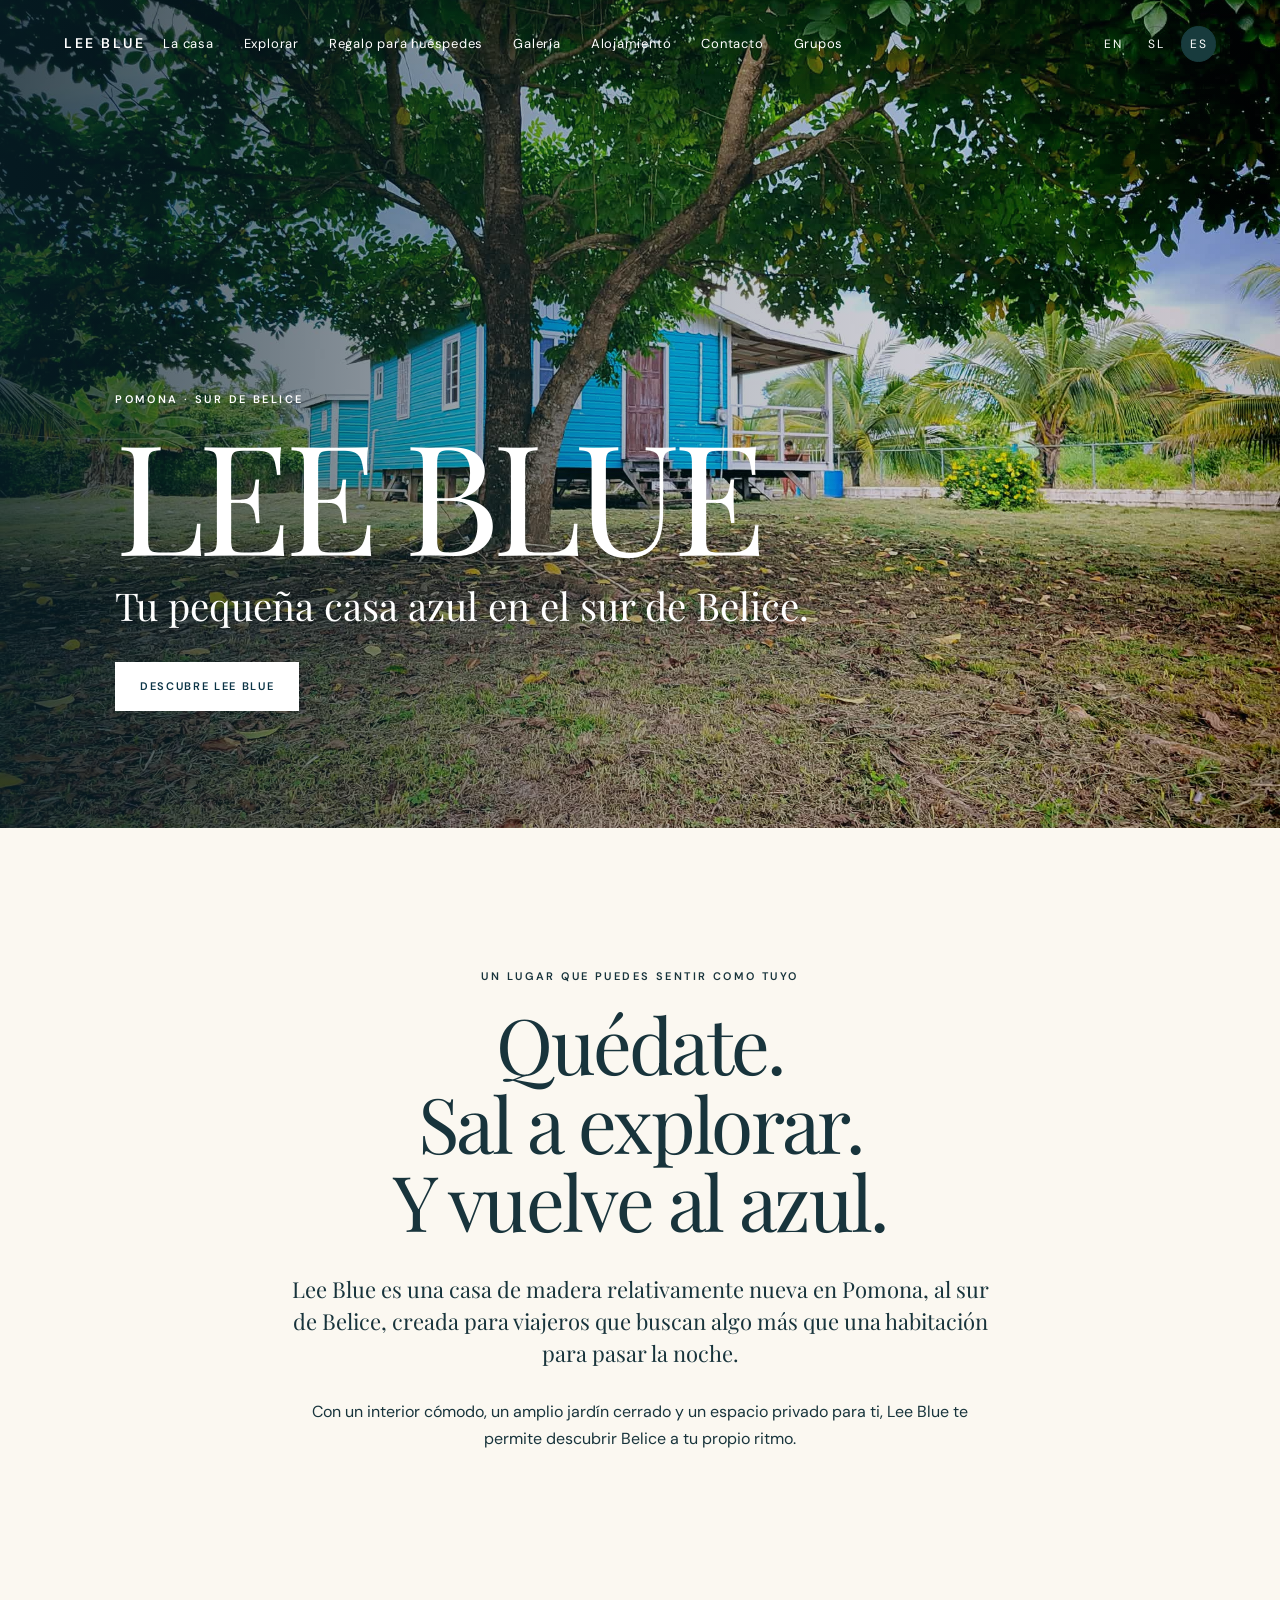
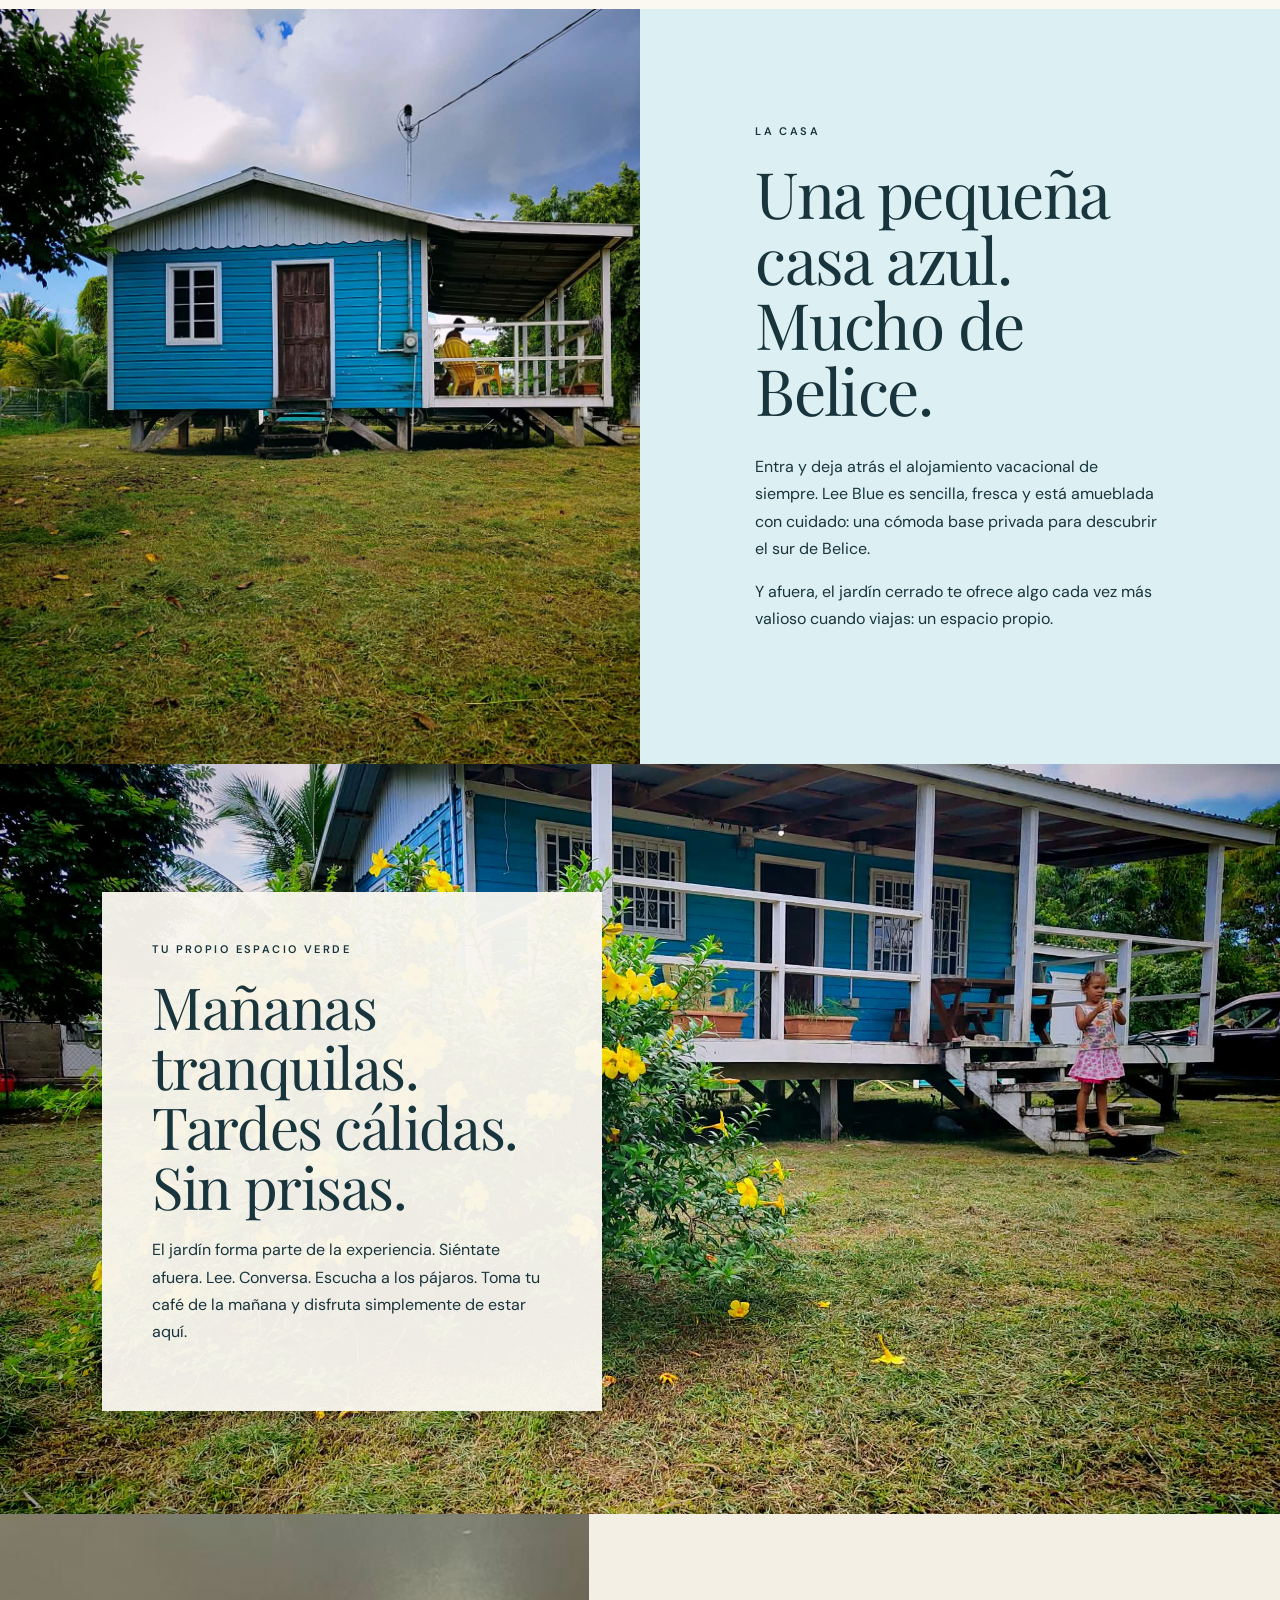
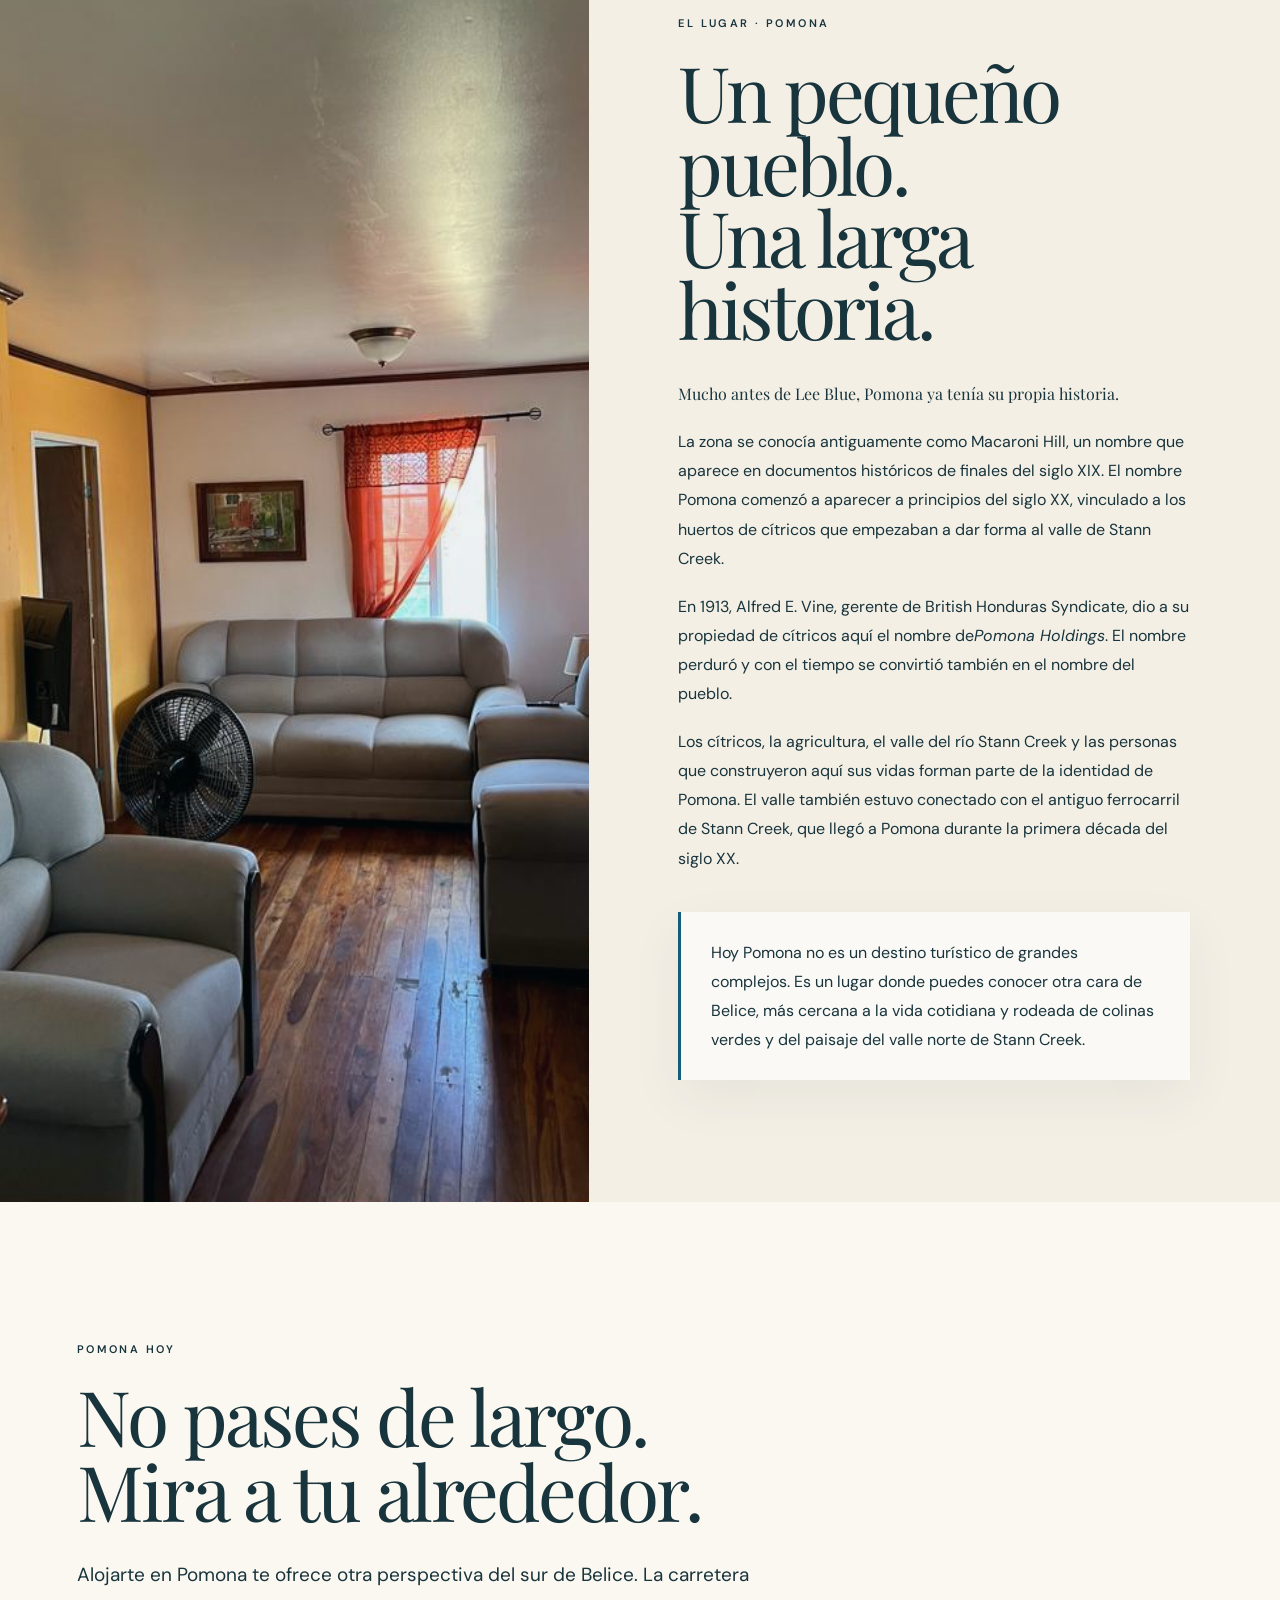
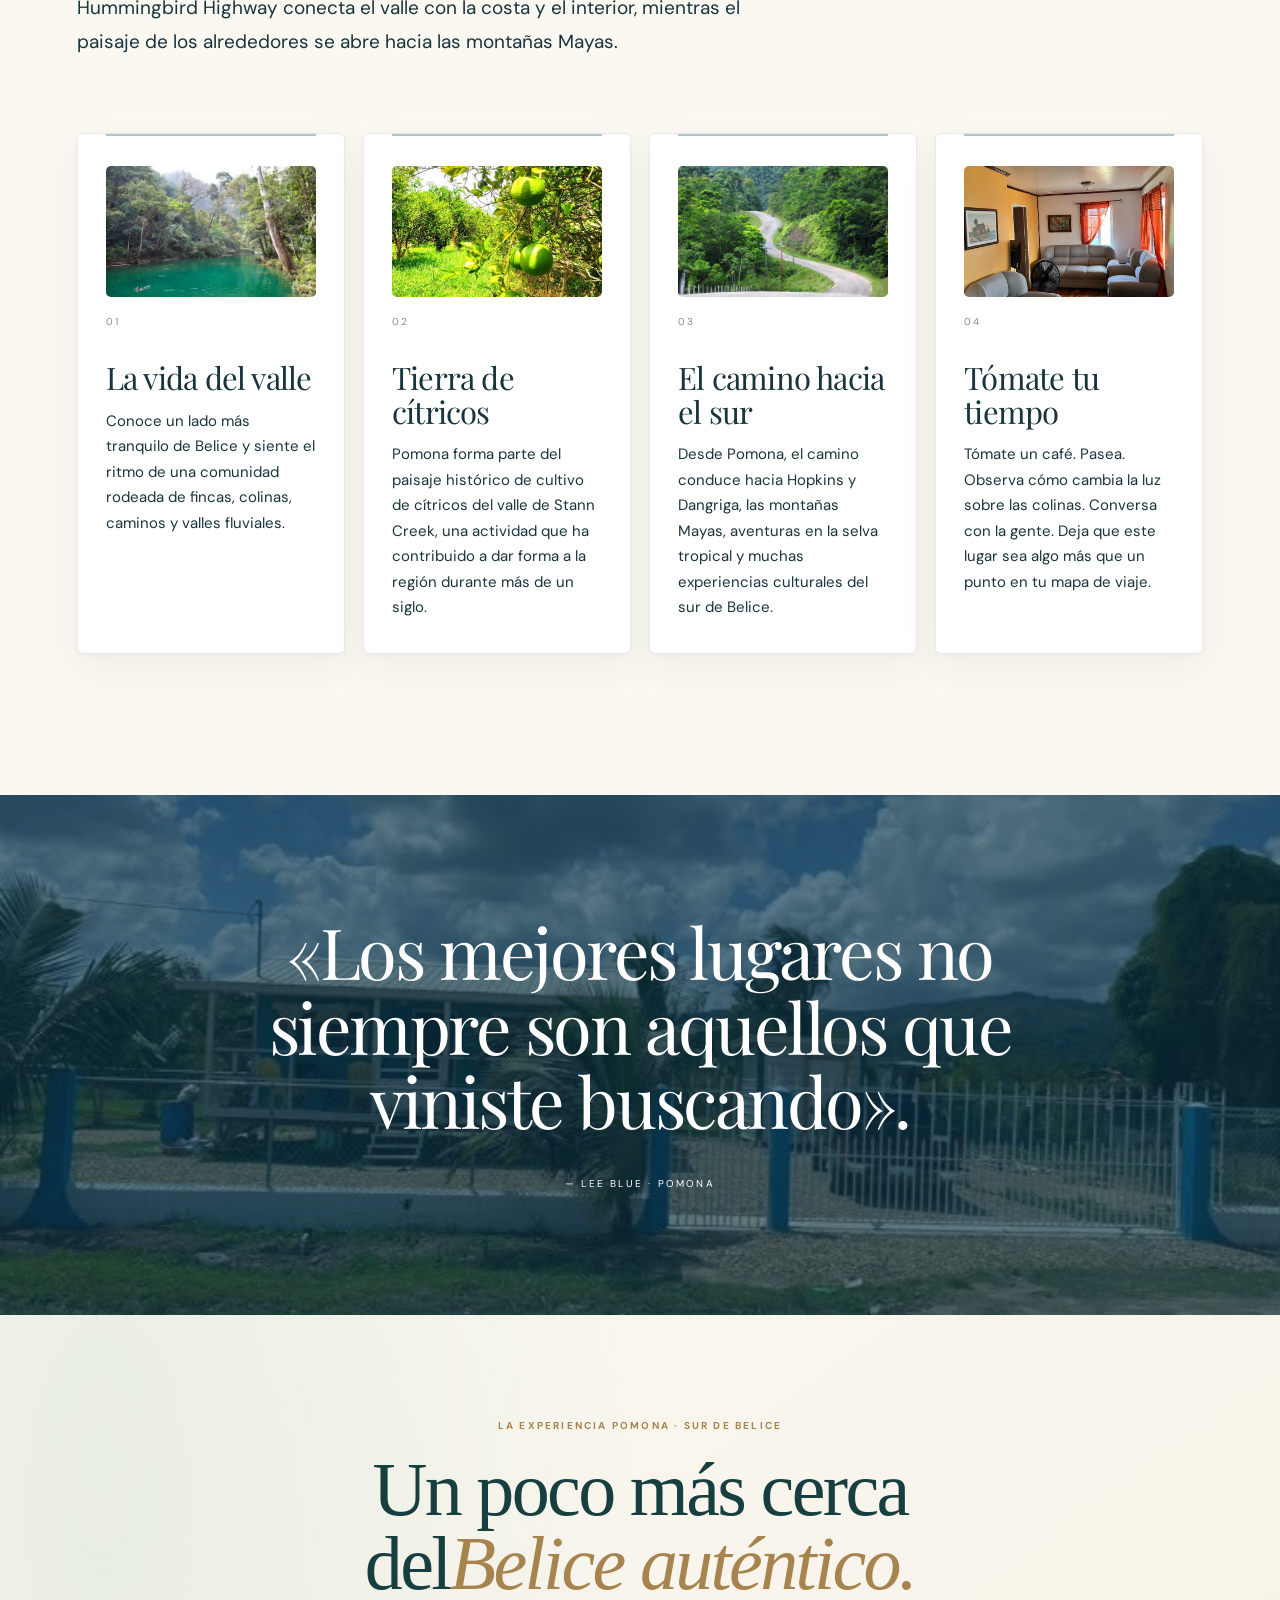
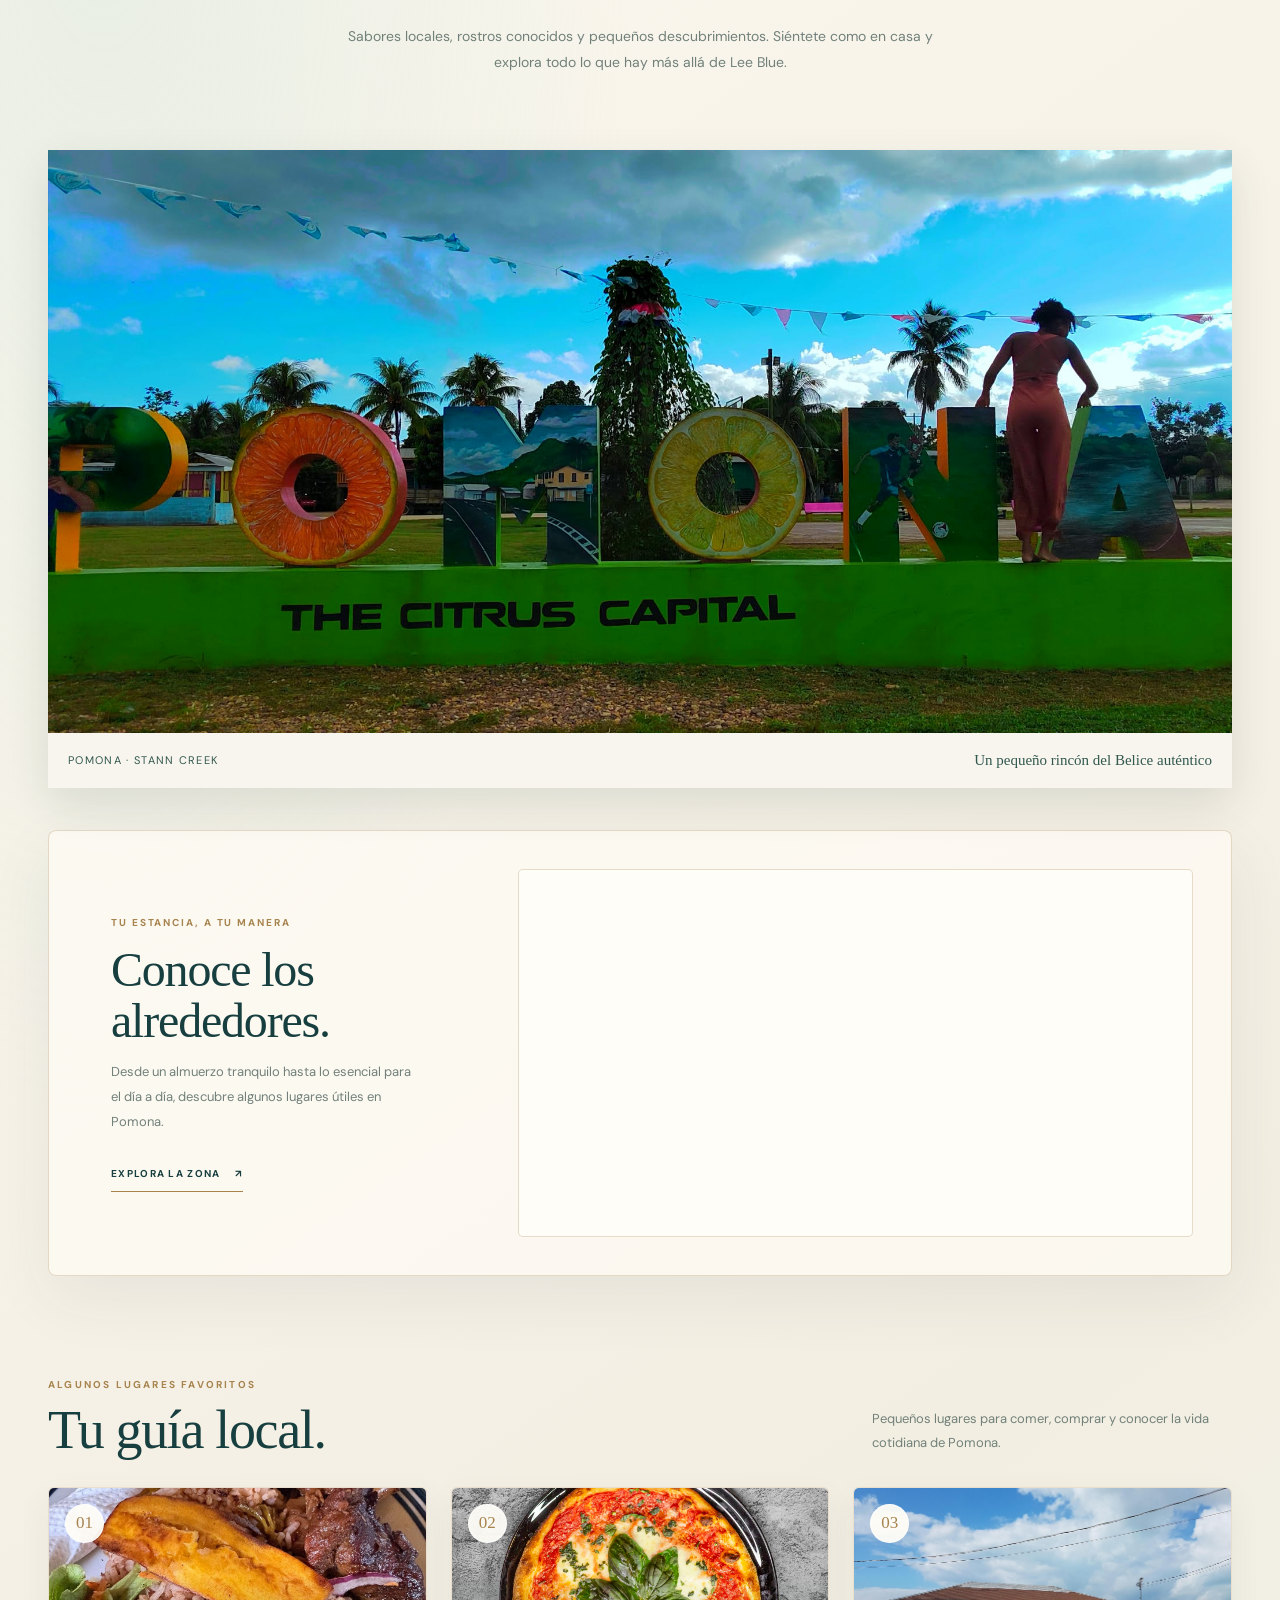
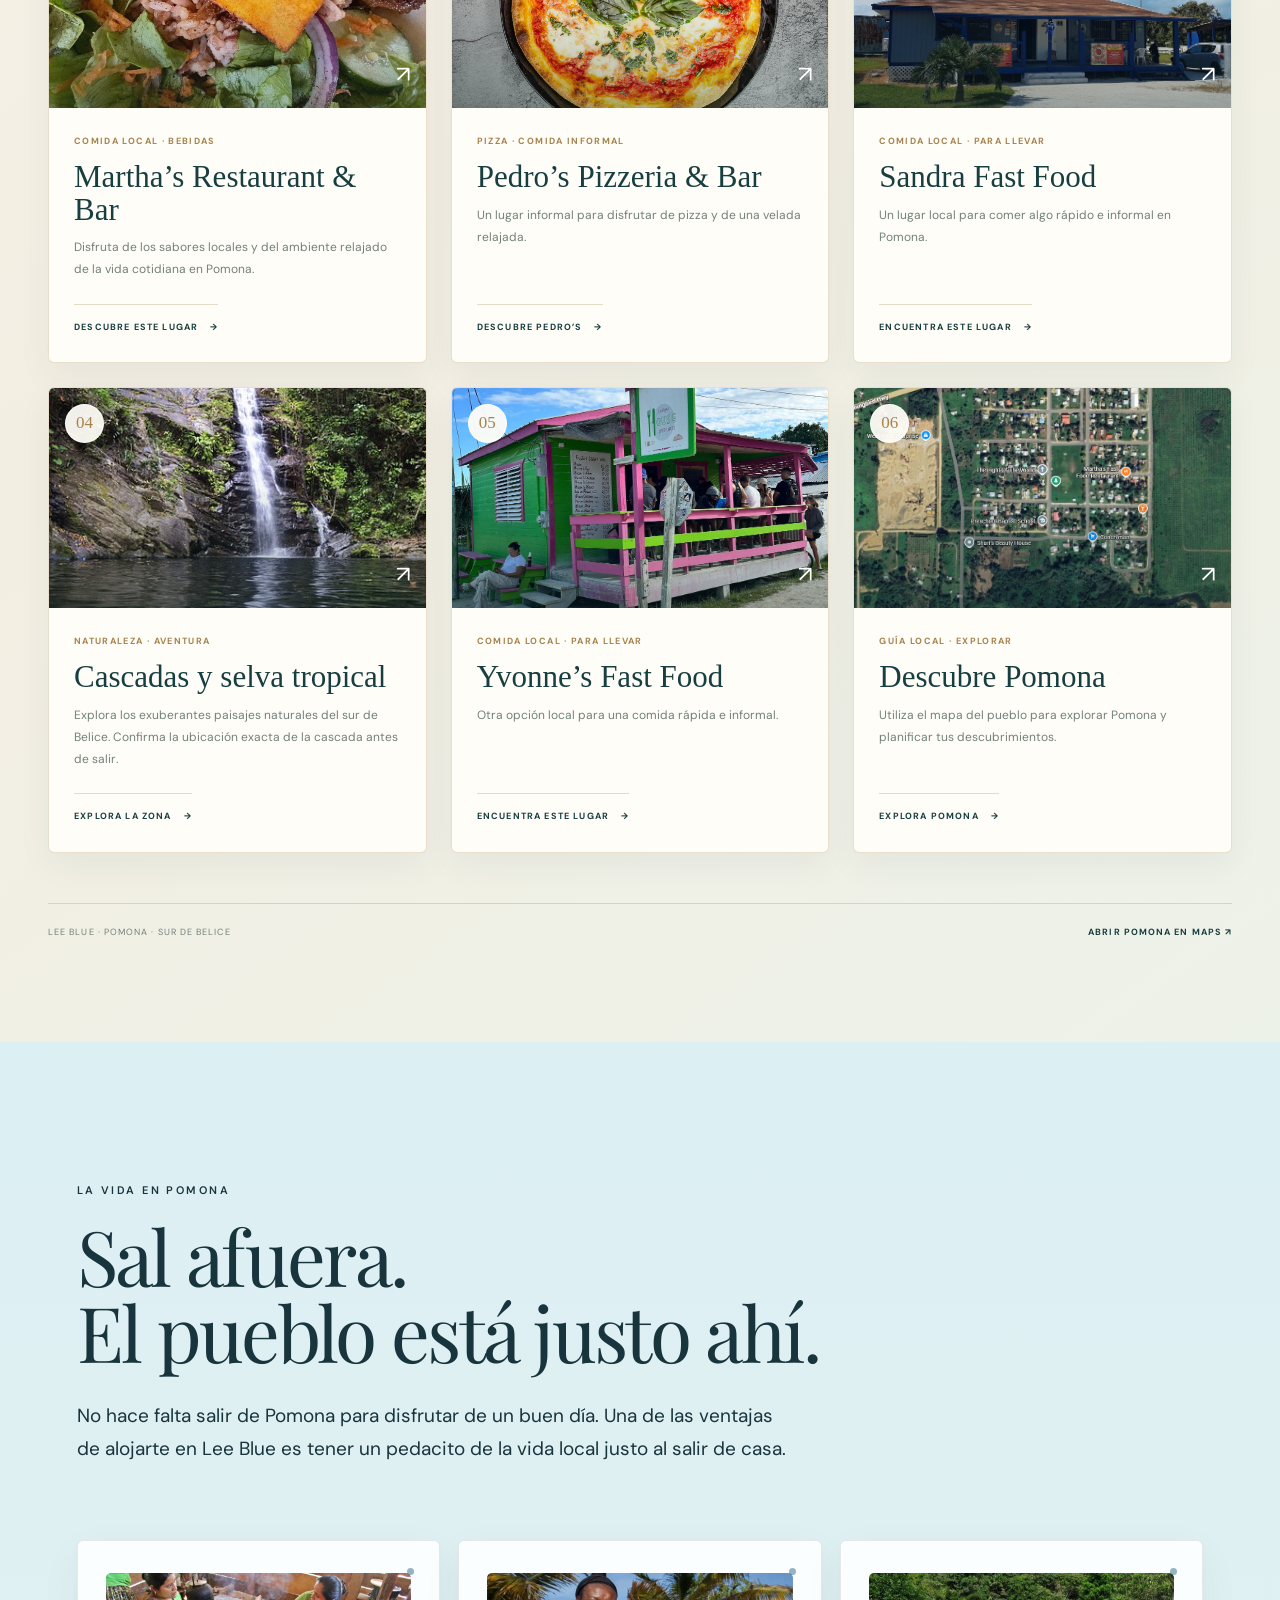
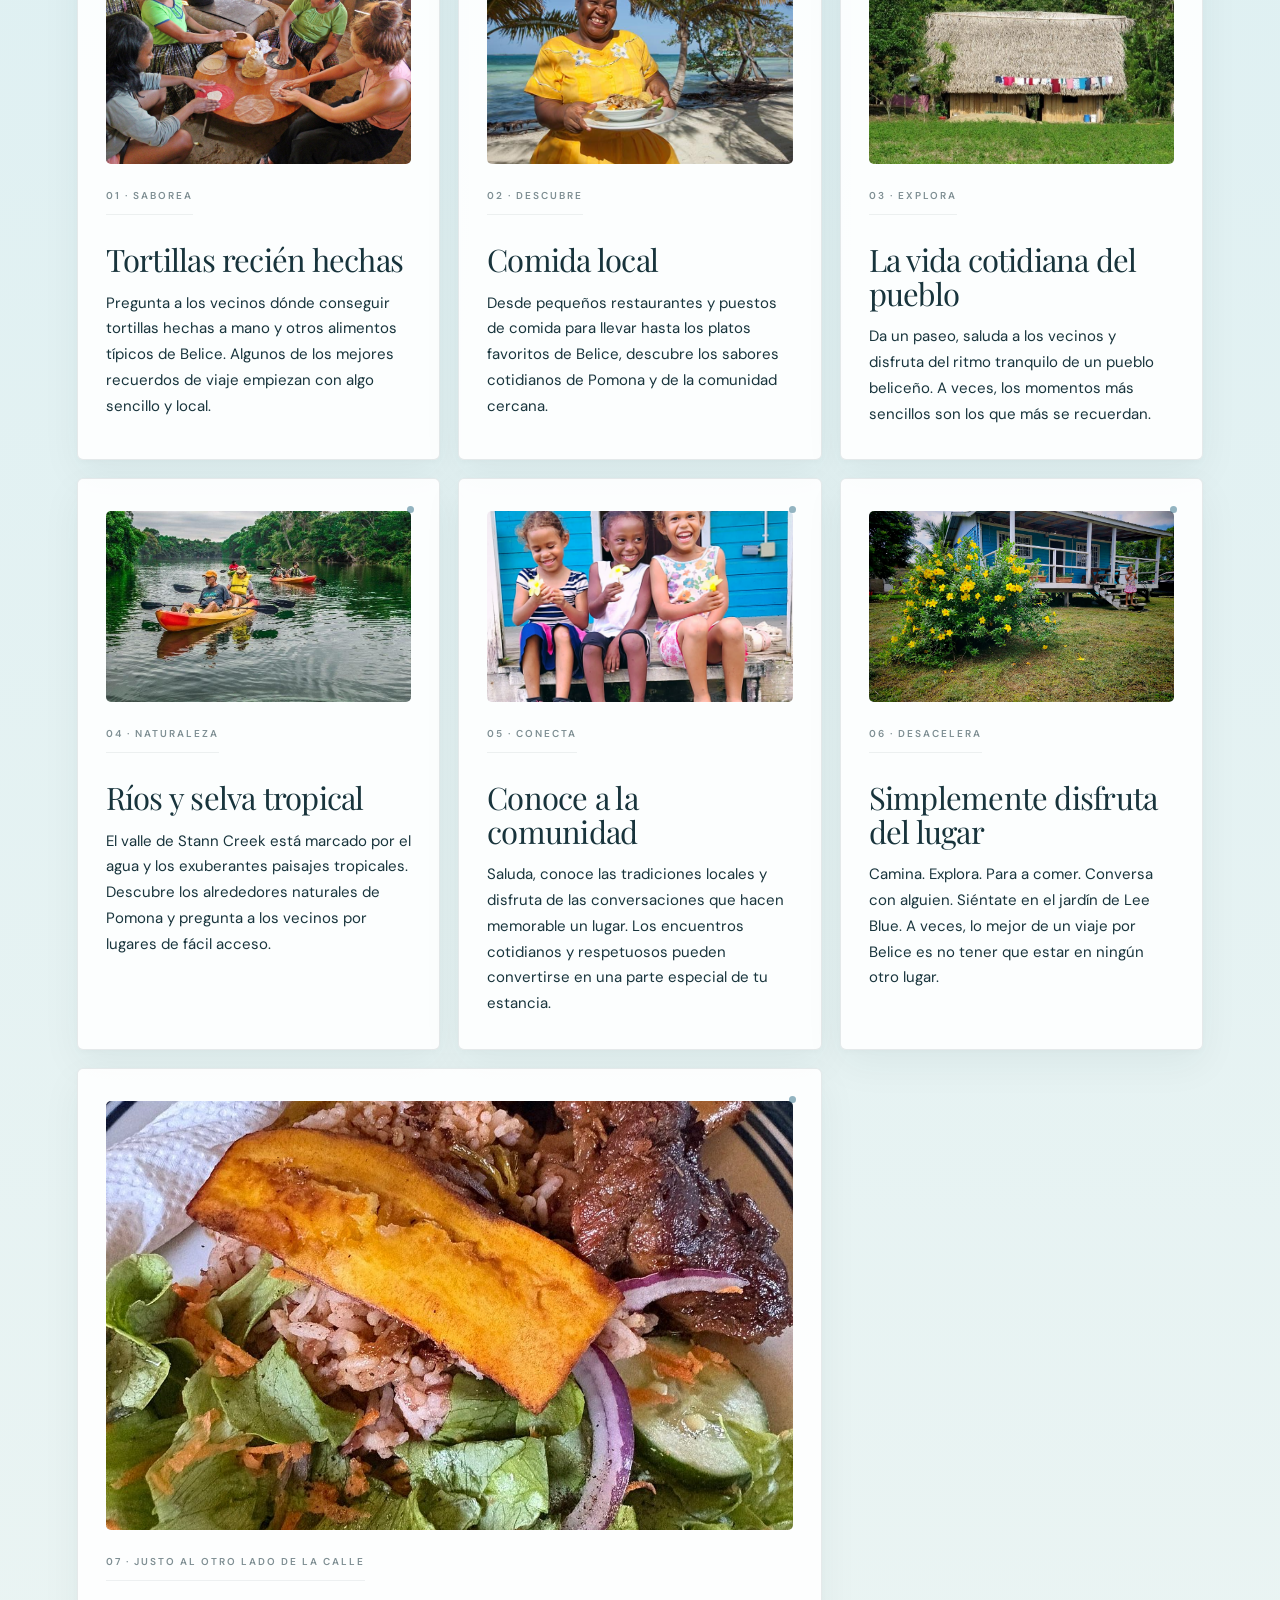
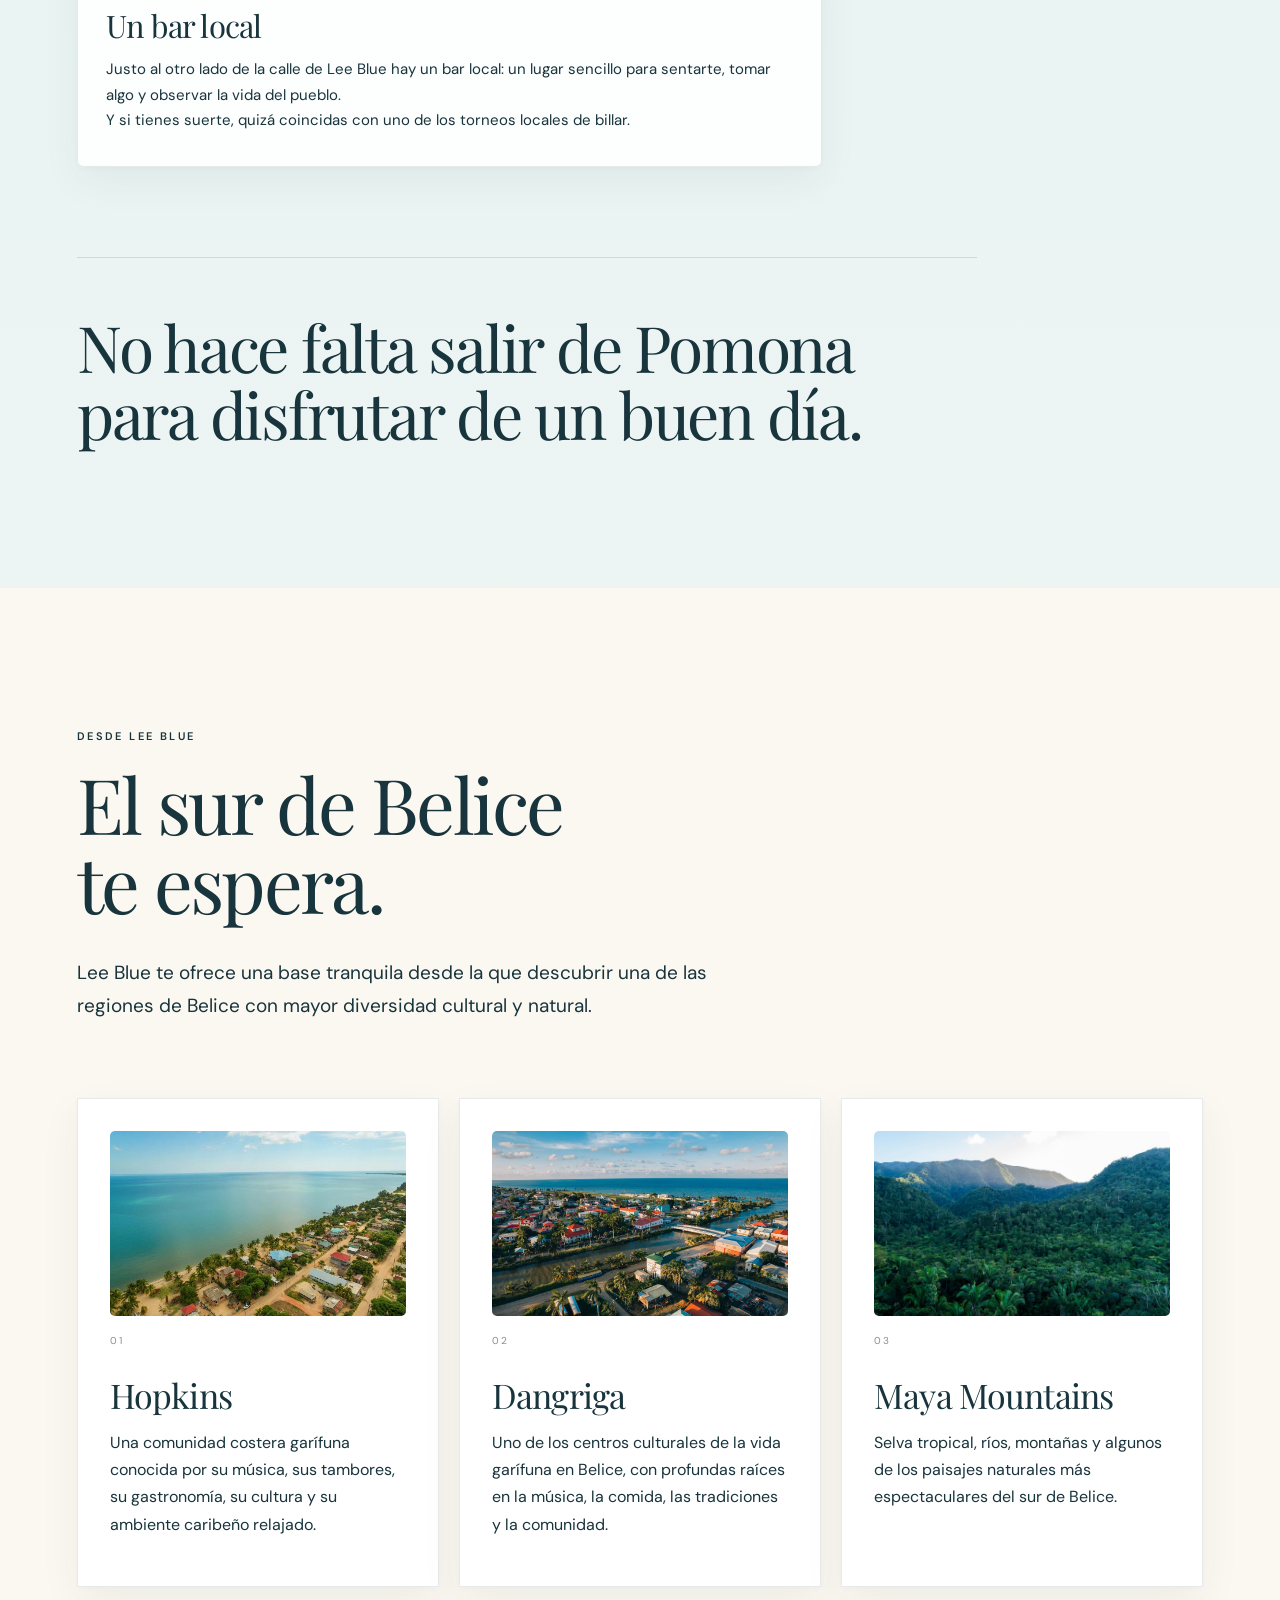
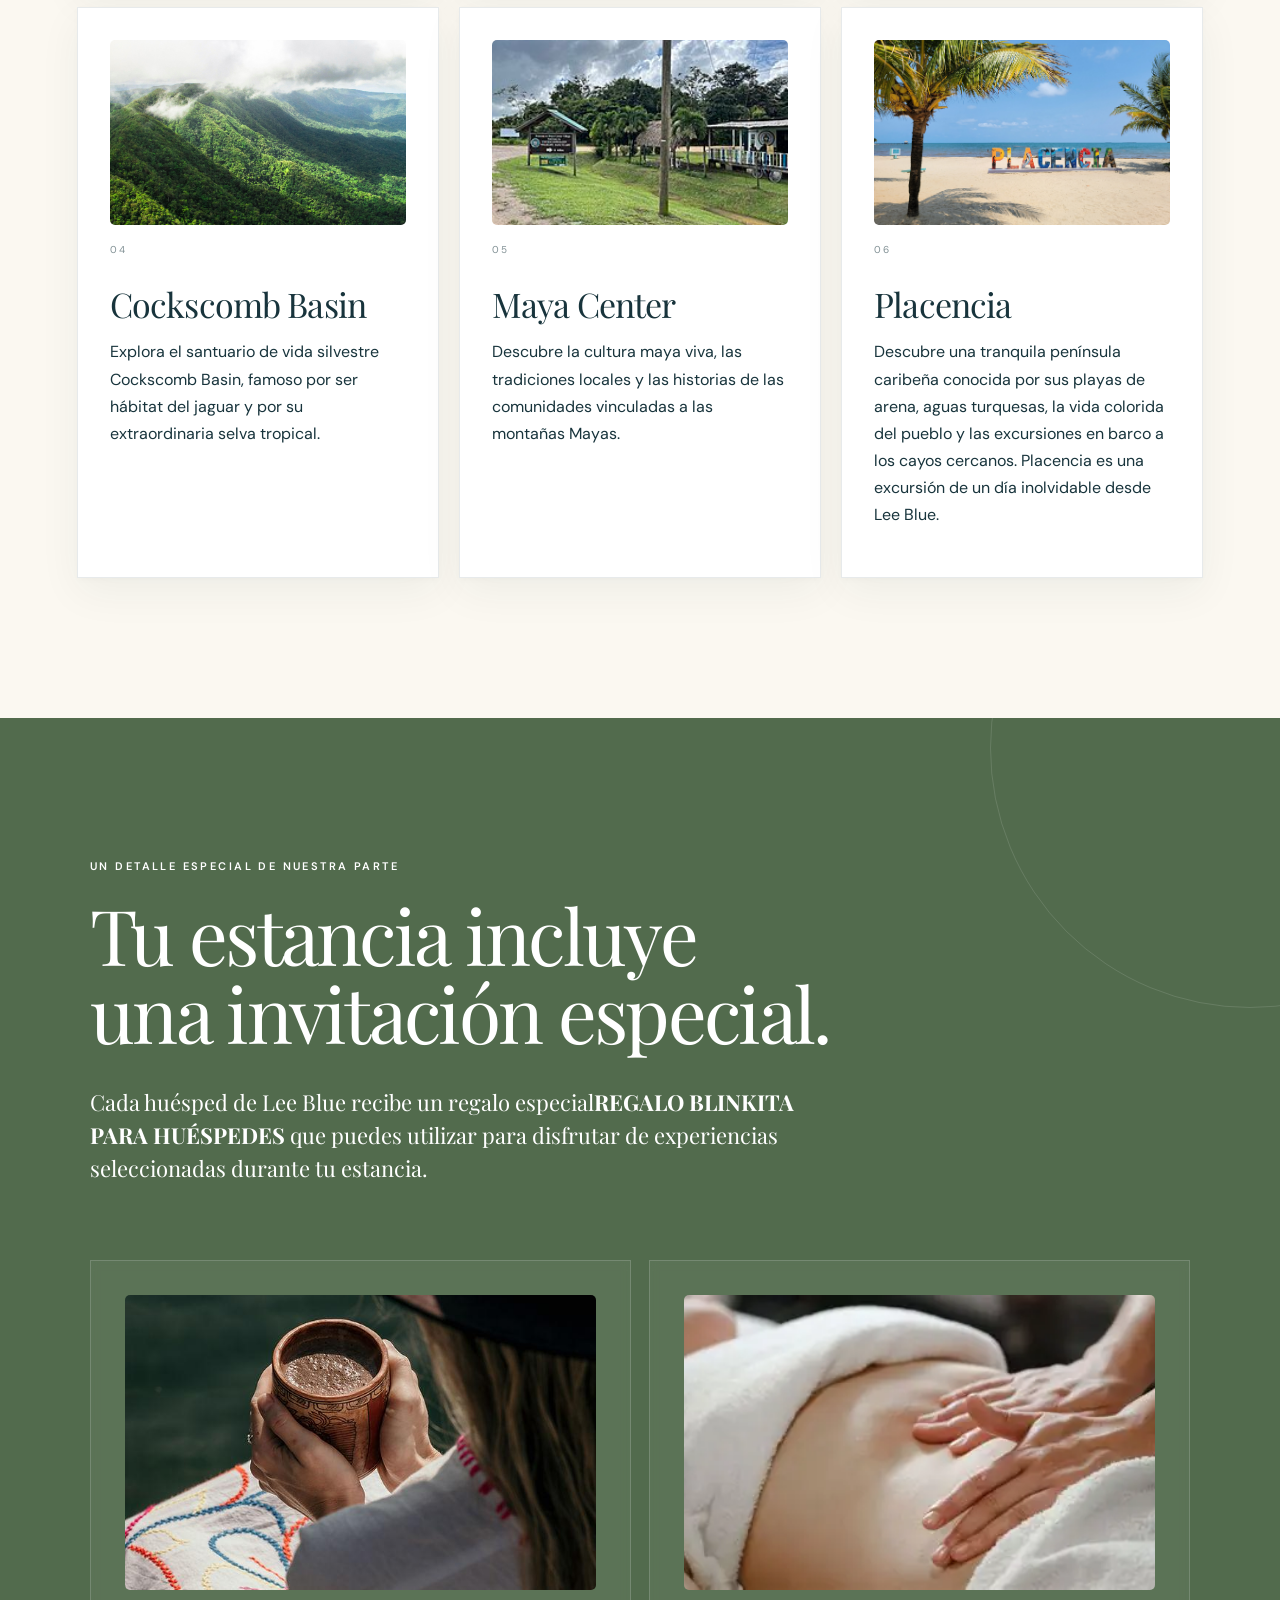
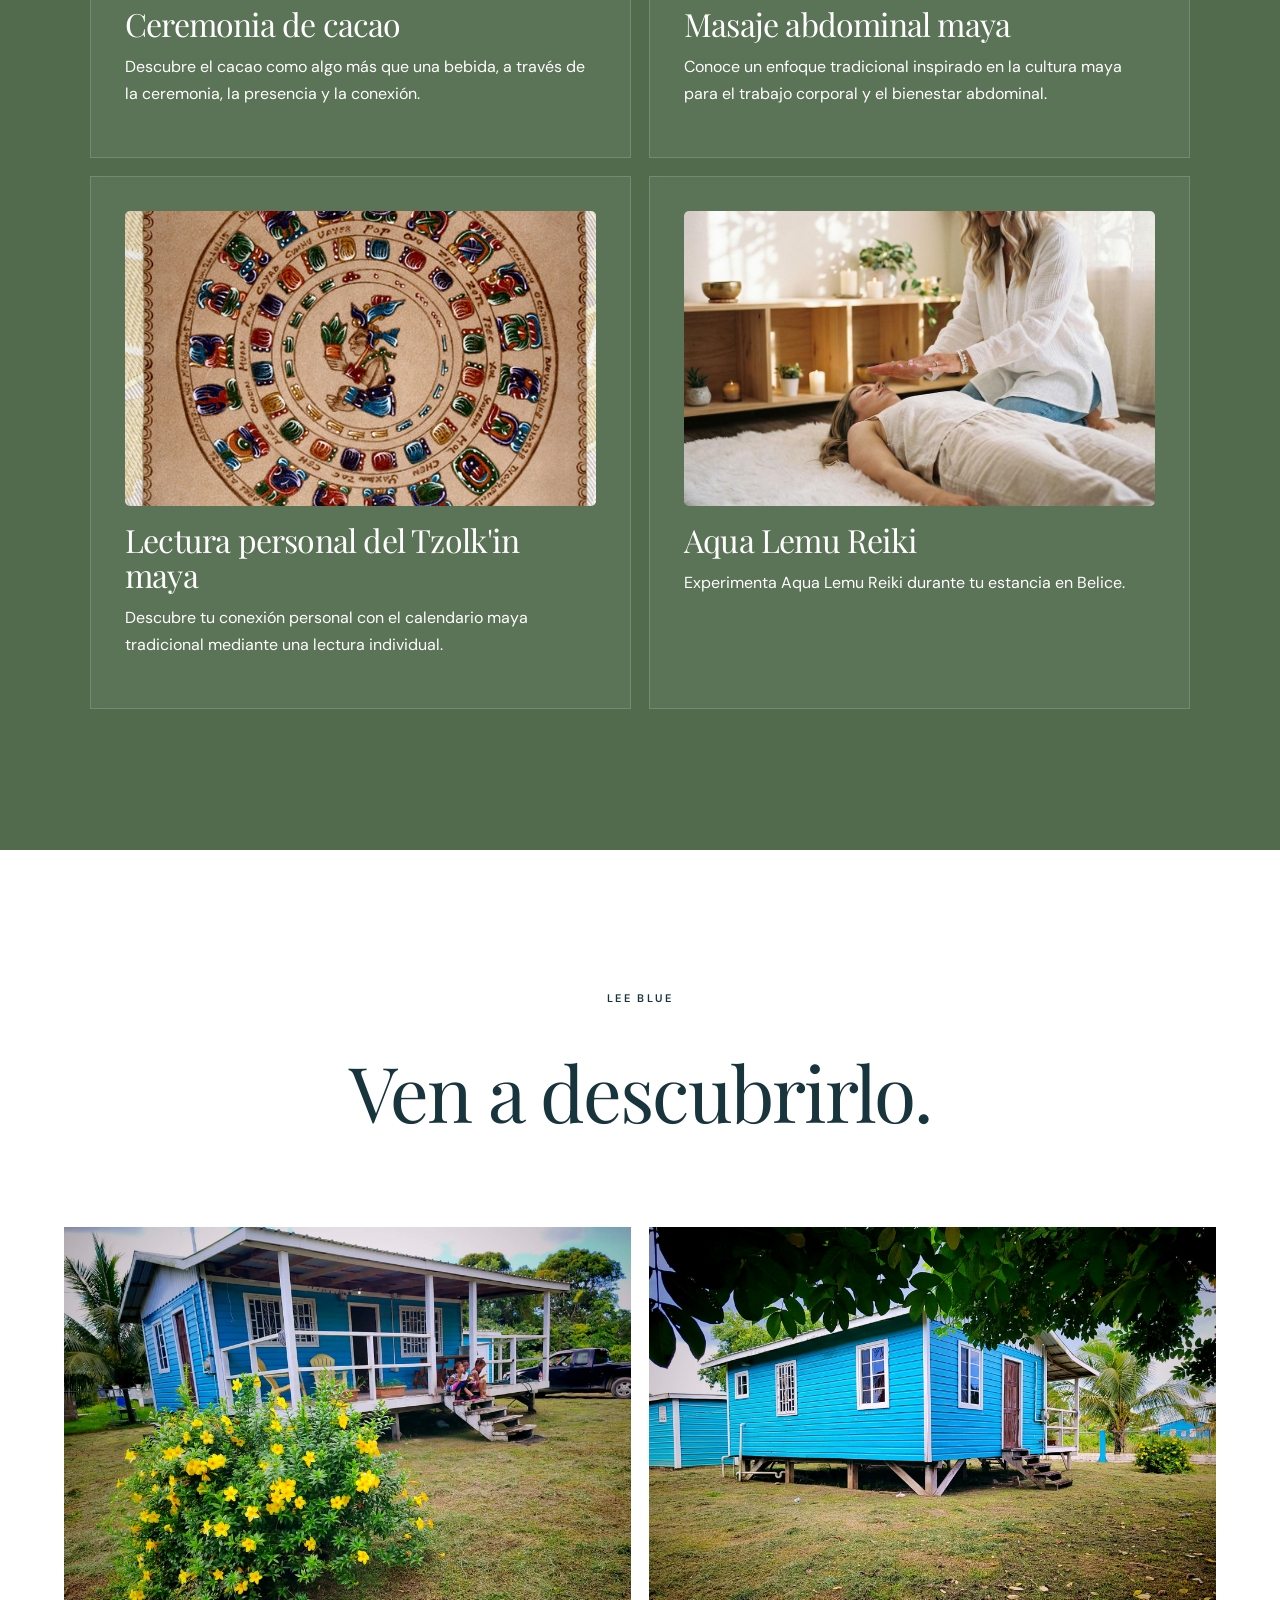
==== commit 8aac0719: "Add Maya and Garifuna cultural experience" ====
--- a/es/index.html
+++ b/es/index.html
@@ -425,11 +425,12 @@
 <a class="retreat-cta" href="#contact">CONSULTAR POR UN RETIRO PRIVADO <span aria-hidden="true">↗</span></a><p class="retreat-note">Cada retiro se planifica de forma individual. Las fechas, el tamaño del grupo, los servicios y el precio final se confirman mediante una propuesta personalizada.</p></div>
 <div class="retreat-hero-visual"><img class="retreat-image-main" src="../images/mayatzolkinreading.jpg" alt="Lectura personal del calendario maya tradicional Tzolk'in" loading="lazy"/><div class="retreat-image-stack"><img src="../images/ceremonialcacao.jpg" alt="Encuentro de cacao" loading="lazy"/><img src="../images/mayamountains.jpg" alt="Las montañas mayas de Belice" loading="lazy"/></div><span class="retreat-image-caption">UNA FORMA DIFERENTE DE VIVIR BELICE</span></div>
 </div>
-<div class="retreat-divider"><span>TRES FORMAS DE VIVIR LA EXPERIENCIA LEE BLUE</span></div>
+<div class="retreat-divider"><span>CUATRO FORMAS DE VIVIR LEE BLUE</span></div>
 <div class="retreat-offer-grid">
 <article class="retreat-offer retreat-offer-featured" id="living-time-retreat"><img src="../images/mayatzolkinreading.jpg" alt="Lectura personal del Tzolk'in maya tradicional" loading="lazy"/><div class="retreat-offer-body"><span class="retreat-offer-label">EXPERIENCIA EXCLUSIVA · 7 DÍAS / 6 NOCHES</span><h3>The Living Time Retreat</h3><p>Un viaje en grupo pequeño a través del calendario maya Tzolk'in de 260 días, el cacao, la conexión con el cuerpo, los conocimientos tradicionales sobre plantas y la cultura y naturaleza del sur de Belice.</p><ul><li>Introducción personal al Tzolk'in y lecturas individuales</li><li>Encuentro de cacao y reflexión</li><li>Sesiones individuales de masaje abdominal maya, previa coordinación</li><li>Conocimientos tradicionales sobre plantas y baño herbal opcional</li><li>Hopkins, costa caribeña y Aqua Lemu Reiki opcional</li></ul><p class="retreat-investment">Propuesta personalizada · Precio a consultar</p><a href="#contact" class="retreat-text-link">CONSULTAR POR EL RETIRO EXCLUSIVO <span aria-hidden="true">→</span></a></div></article>
 <article class="retreat-offer"><img src="../images/mayaabdominalmassage.webp" alt="Experiencia de masaje abdominal maya" loading="lazy"/><div class="retreat-offer-body"><span class="retreat-offer-label">VIAJE PRIVADO · PERSONALIZADO</span><h3>Maya &amp; Body Wisdom</h3><p>Una estancia más personal para individuos o parejas que desean dedicar tiempo a sí mismos, con sesiones seleccionadas según sus fechas, necesidades e intereses.</p><ul><li>Lectura del Tzolk'in maya tradicional</li><li>Masaje abdominal maya, sujeto a valoración de idoneidad</li><li>Cacao y prácticas de reflexión personal</li><li>Experiencias herbales y baños espirituales por acuerdo</li></ul><p class="retreat-investment">Diseñado según tu estancia · Precio a consultar</p><a href="#contact" class="retreat-text-link">CONSULTAR POR UN VIAJE PRIVADO <span aria-hidden="true">→</span></a></div></article>
 <article class="retreat-offer"><img src="../images/aqualemureiki.jpg" alt="Experiencia Aqua Lemu Reiki junto al mar Caribe" loading="lazy"/><div class="retreat-offer-body"><span class="retreat-offer-label">PARA FACILITADORES Y ORGANIZADORES</span><h3>Organiza tu propio retiro</h3><p>Trae a tus propios maestros, facilitadores y programa. Lee Blue puede ofrecer el alojamiento acordado y el uso de la propiedad como base para un grupo privado pequeño.</p><ul><li>Alojamiento privado para grupos en Pomona</li><li>Espacio de jardín para reuniones, previa coordinación</li><li>Profesionales y experiencias locales opcionales</li><li>Comida local, visitas culturales y excursiones por acuerdo</li></ul><p class="retreat-investment">Propuesta exclusiva para grupos · Precio a consultar</p><a href="#contact" class="retreat-text-link">HABLEMOS DE TU RETIRO <span aria-hidden="true">→</span></a></div></article>
+<article class="retreat-offer"><img src="../images/mayacentre.jpg" alt="Aprendizaje cultural y tradiciones locales de Belice" loading="lazy"/><div class="retreat-offer-body"><span class="retreat-offer-label">CULTURA LOCAL · PREVIA COORDINACIÓN</span><h3>Experiencia cultural maya y garífuna</h3><p>Descubre las culturas vivas de Belice compartiendo tiempo con anfitriones mayas y garífunas locales. Cada experiencia se prepara junto con las personas que la comparten y, según su disponibilidad, puede incluir comida, relatos, música, percusión, artesanía o una visita comunitaria.</p><ul><li>Conoce a anfitriones locales y escucha sus historias</li><li>Descubre la comida, la música y las tradiciones que desean compartir</li><li>Elige una visita cultural según tus intereses</li><li>Experiencias respetuosas en grupos pequeños y organizadas con antelación</li></ul><p class="retreat-investment">Experiencia con anfitriones locales · Precio a consultar</p><a href="#contact" class="retreat-text-link">CONSULTAR EXPERIENCIAS CULTURALES <span aria-hidden="true">→</span></a></div></article>
 </div>
 <div class="retreat-experience-strip"><div><img src="../images/ceremonialcacao.jpg" alt="Experiencia de cacao" loading="lazy"/><span>CACAO Y CONEXIÓN</span></div><div><img src="../images/mayaabdominalmassage.webp" alt="Masaje abdominal maya" loading="lazy"/><span>SABIDURÍA DEL CUERPO</span></div><div><img src="../images/mayacentre.jpg" alt="Conocimiento cultural maya" loading="lazy"/><span>CONOCIMIENTO MAYA</span></div><div><img src="../images/aqualemureiki.jpg" alt="Aqua Lemu Reiki" loading="lazy"/><span>BIENESTAR CARIBEÑO</span></div></div>
 <div class="retreat-camping-band" id="group-stays"><div><span class="retreat-offer-label">MÁS ESPACIO PARA COMPARTIR</span><h3>Espacio para todo el grupo.</h3><p>La casa admite hasta cuatro huéspedes. Los huéspedes adicionales pueden acampar en el jardín únicamente cuando se reserva la casa completa. Pueden traer su propia tienda o consultar la disponibilidad de tiendas. La capacidad del grupo y las instalaciones se confirman individualmente.</p></div><div class="retreat-camping-price"><strong>25 USD</strong><span>por campista adicional · por noche</span><small>El camping es un suplemento, no una reserva independiente.</small></div></div>
--- a/style-v2.css
+++ b/style-v2.css
@@ -2618,3 +2618,52 @@
     border-radius: 5px;
 }
 /* END LEE BLUE — AUTO-ADDED CARD PHOTOS */
+
+
+/* LEE BLUE — PREMIUM RETREAT SHOWCASE */
+.retreat-showcase{padding:clamp(76px,8vw,120px) 6%;background:linear-gradient(145deg,#f3eee4 0%,#e4eee8 52%,#f8f3e9 100%);color:#183b3d;overflow:hidden}
+.retreat-showcase-inner{max-width:1320px;margin:0 auto}
+.retreat-hero-grid{display:grid;grid-template-columns:minmax(0,.88fr) minmax(0,1.12fr);gap:clamp(36px,6vw,88px);align-items:center}
+.retreat-eyebrow,.retreat-offer-label{display:block;font-size:.68rem;font-weight:700;letter-spacing:.17em;line-height:1.7;text-transform:uppercase;color:#98794a}
+.retreat-hero-copy h2{margin:16px 0 24px;font-family:"Cormorant Garamond",Georgia,serif;font-size:clamp(3.2rem,6vw,6.3rem);font-weight:400;line-height:.94;letter-spacing:-.035em;color:#183b3d}
+.retreat-hero-copy h2 em{color:#9a7a4b;font-weight:400}
+.retreat-lead{font-family:"Cormorant Garamond",Georgia,serif;font-size:clamp(1.45rem,2vw,1.9rem);line-height:1.28;color:#355c53}
+.retreat-hero-copy>p:not(.retreat-eyebrow):not(.retreat-lead):not(.retreat-note){max-width:600px;line-height:1.85;color:#526760}
+.retreat-cta{display:inline-flex;align-items:center;gap:18px;margin:22px 0 12px;padding:17px 22px;background:#234a42;color:#fff;text-decoration:none;font-size:.68rem;font-weight:700;letter-spacing:.12em;transition:transform .2s,background .2s}
+.retreat-cta:hover{background:#9a7a4b;transform:translateY(-2px)}
+.retreat-note{font-size:.78rem;line-height:1.7;color:#718078}
+.retreat-hero-visual{position:relative;display:grid;grid-template-columns:1.35fr .8fr;gap:12px;min-height:480px;padding-bottom:34px}
+.retreat-hero-visual img{display:block;width:100%;height:100%;object-fit:cover}
+.retreat-image-main{min-height:480px;box-shadow:0 22px 55px rgba(24,59,61,.15)}
+.retreat-image-stack{display:grid;grid-template-rows:1fr 1fr;gap:12px;min-height:480px}
+.retreat-image-stack img{min-height:0}
+.retreat-image-caption{position:absolute;right:0;bottom:0;padding:14px 20px;background:#d7e5db;color:#234a42;font-size:.65rem;letter-spacing:.16em;font-weight:700}
+.retreat-divider{display:flex;align-items:center;gap:22px;margin:76px 0 30px;color:#98794a;font-size:.68rem;font-weight:700;letter-spacing:.19em}
+.retreat-divider:before,.retreat-divider:after{content:"";height:1px;flex:1;background:rgba(24,59,61,.2)}
+.retreat-offer-grid{display:grid;grid-template-columns:repeat(3,minmax(0,1fr));gap:20px;align-items:stretch}
+.retreat-offer{display:flex;flex-direction:column;background:#fff;border:1px solid rgba(24,59,61,.12);box-shadow:0 15px 45px rgba(24,59,61,.07);min-width:0}
+.retreat-offer>img{display:block;width:100%;height:245px;object-fit:cover}
+.retreat-offer-body{display:flex;flex:1;flex-direction:column;padding:28px}
+.retreat-offer h3,.retreat-camping-band h3{margin:12px 0;font-family:"Cormorant Garamond",Georgia,serif;font-size:2.15rem;font-weight:400;line-height:1.05;color:#183b3d}
+.retreat-offer-body>p:not(.retreat-investment){color:#586a62;line-height:1.75;font-size:.92rem}
+.retreat-offer ul{padding-left:19px;margin:8px 0 20px;color:#526760;font-size:.85rem;line-height:1.8}
+.retreat-investment{margin-top:auto;padding-top:18px;border-top:1px solid #e6e0d5;color:#98794a;font-family:"Cormorant Garamond",Georgia,serif;font-size:1.35rem;font-style:italic}
+.retreat-text-link{display:inline-flex;align-items:center;gap:12px;margin-top:12px;color:#234a42;text-decoration:none;font-size:.65rem;font-weight:700;letter-spacing:.1em;line-height:1.6}
+.retreat-text-link:hover{color:#9a7a4b}
+.retreat-offer-featured{outline:2px solid #b69a6a;outline-offset:4px}
+.retreat-experience-strip{display:grid;grid-template-columns:repeat(4,minmax(0,1fr));gap:12px;margin:54px 0}
+.retreat-experience-strip>div{position:relative;height:210px;overflow:hidden;background:#234a42}
+.retreat-experience-strip img{width:100%;height:100%;object-fit:cover;opacity:.82;transition:transform .4s}
+.retreat-experience-strip>div:hover img{transform:scale(1.05)}
+.retreat-experience-strip span{position:absolute;left:0;right:0;bottom:0;padding:30px 14px 14px;background:linear-gradient(transparent,rgba(15,38,34,.8));color:white;font-size:.62rem;font-weight:700;letter-spacing:.12em}
+.retreat-camping-band{display:grid;grid-template-columns:minmax(0,1fr) auto;gap:30px;align-items:center;padding:34px 40px;background:#d7e5db;border-left:5px solid #9a7a4b}
+.retreat-camping-band h3{font-size:2rem}
+.retreat-camping-band p{max-width:800px;margin:0;color:#526760;line-height:1.75}
+.retreat-camping-price{display:flex;flex-direction:column;min-width:220px;text-align:center}
+.retreat-camping-price strong{font-family:"Cormorant Garamond",Georgia,serif;font-size:3.2rem;font-weight:400;color:#234a42}
+.retreat-camping-price span{font-size:.78rem;color:#355c53}
+.retreat-camping-price small{margin-top:8px;font-size:.68rem;color:#718078}
+.retreat-disclaimer{max-width:1000px;margin:28px auto 0;color:#738078;font-size:.72rem;line-height:1.8;text-align:center}
+@media(max-width:900px){.retreat-hero-grid{grid-template-columns:1fr}.retreat-hero-visual{min-height:380px}.retreat-image-main,.retreat-image-stack{min-height:380px}.retreat-offer-grid{grid-template-columns:1fr 1fr}.retreat-offer-featured{grid-column:span 2}.retreat-offer-featured>img{height:300px}}
+@media(max-width:620px){.retreat-showcase{padding:62px 20px}.retreat-hero-visual{min-height:280px;grid-template-columns:1.2fr .8fr;gap:8px}.retreat-image-main,.retreat-image-stack{min-height:280px}.retreat-image-stack{gap:8px}.retreat-divider{margin:52px 0 24px;font-size:.58rem}.retreat-offer-grid{grid-template-columns:1fr;gap:18px}.retreat-offer-featured{grid-column:auto}.retreat-offer>img,.retreat-offer-featured>img{height:230px}.retreat-offer-body{padding:24px}.retreat-experience-strip{grid-template-columns:1fr 1fr;gap:8px;margin:34px 0}.retreat-experience-strip>div{height:150px}.retreat-camping-band{grid-template-columns:1fr;padding:26px 22px;gap:16px}.retreat-camping-price{align-items:flex-start;text-align:left}.retreat-camping-price strong{font-size:2.7rem}}
+/* END PREMIUM RETREAT SHOWCASE */
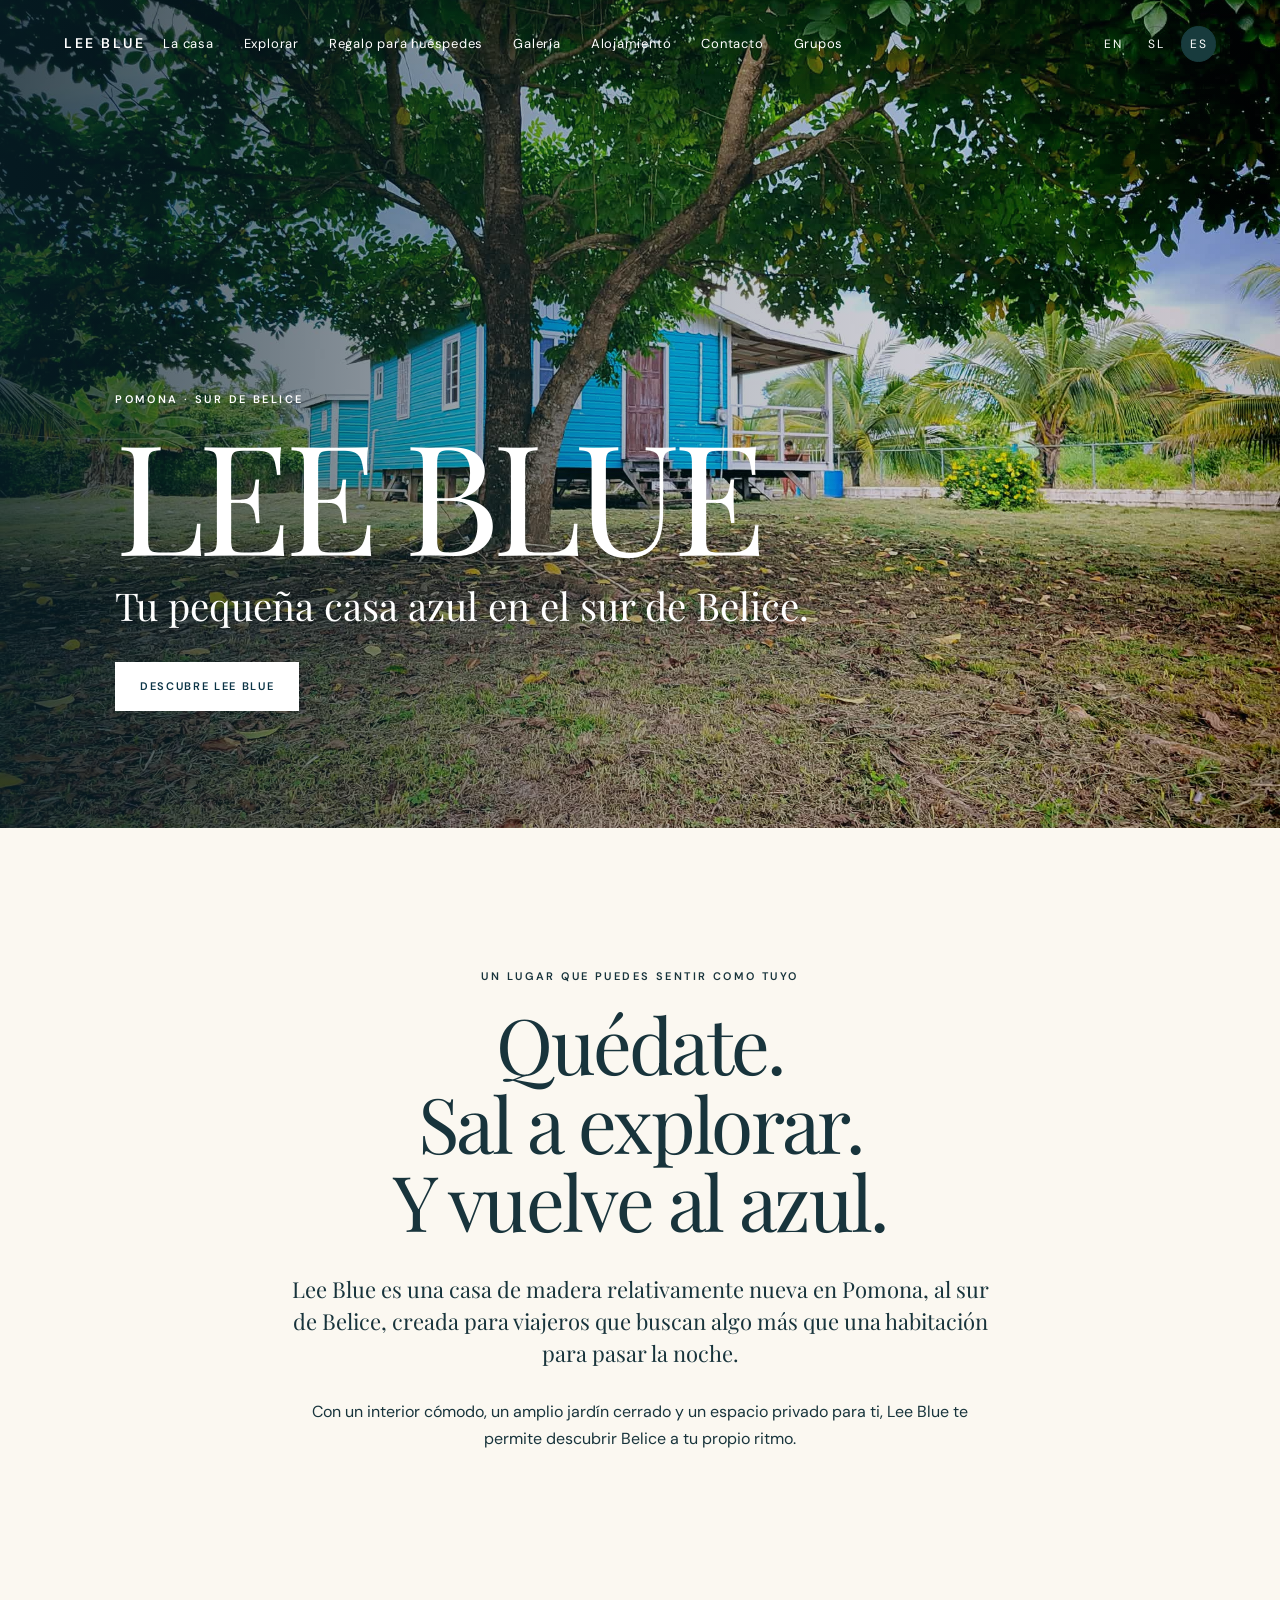
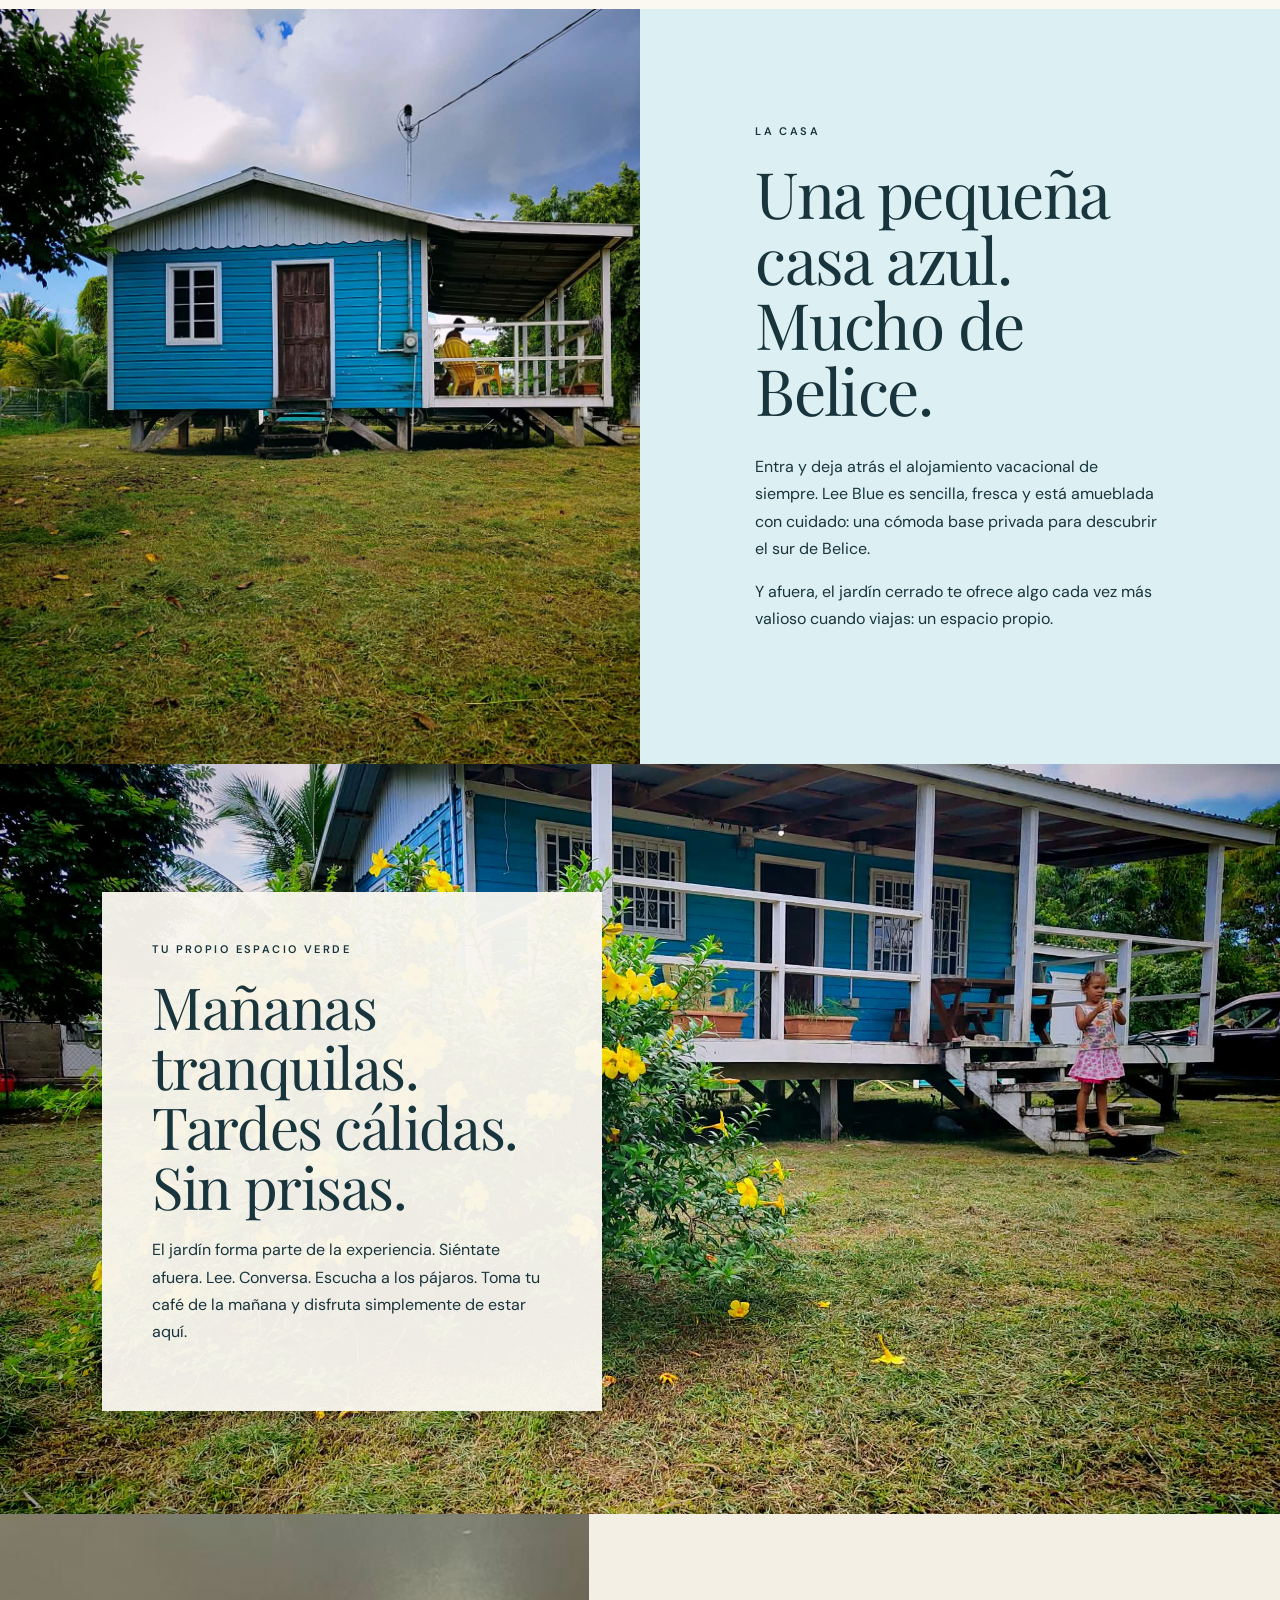
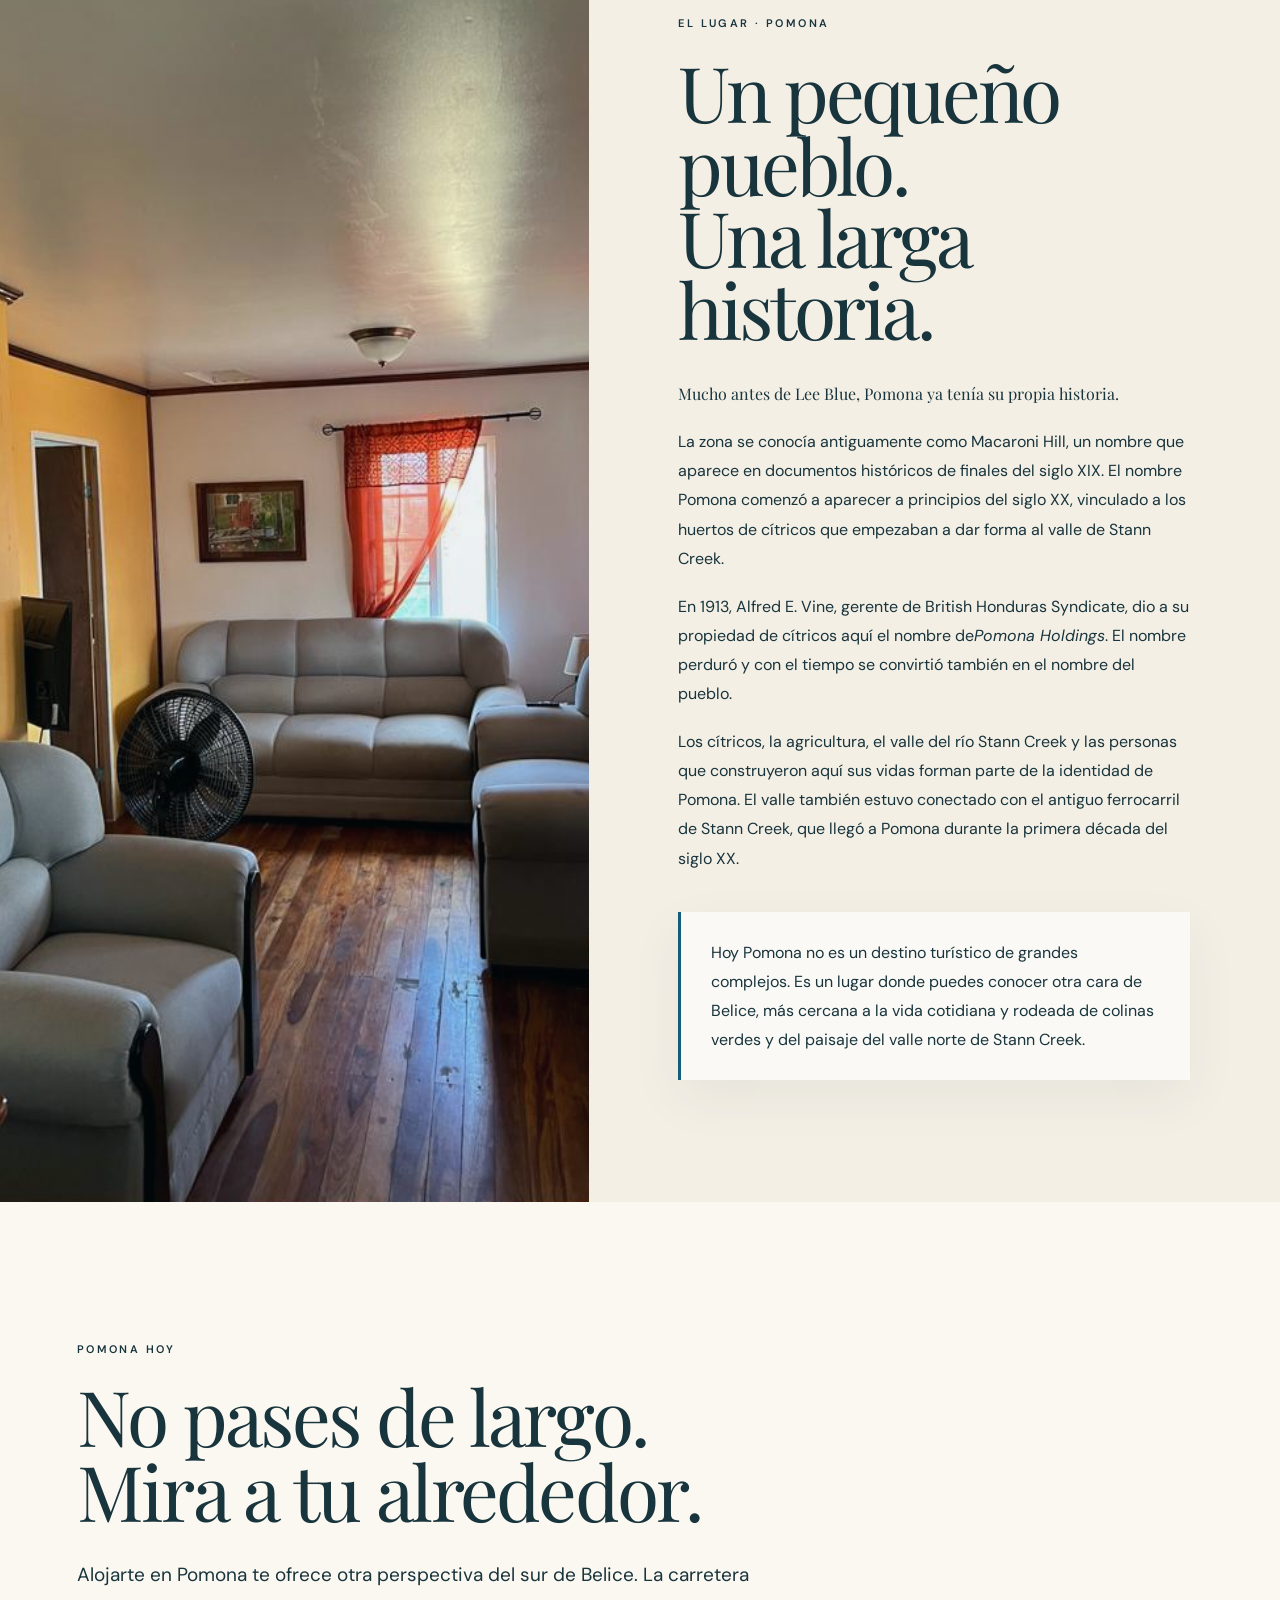
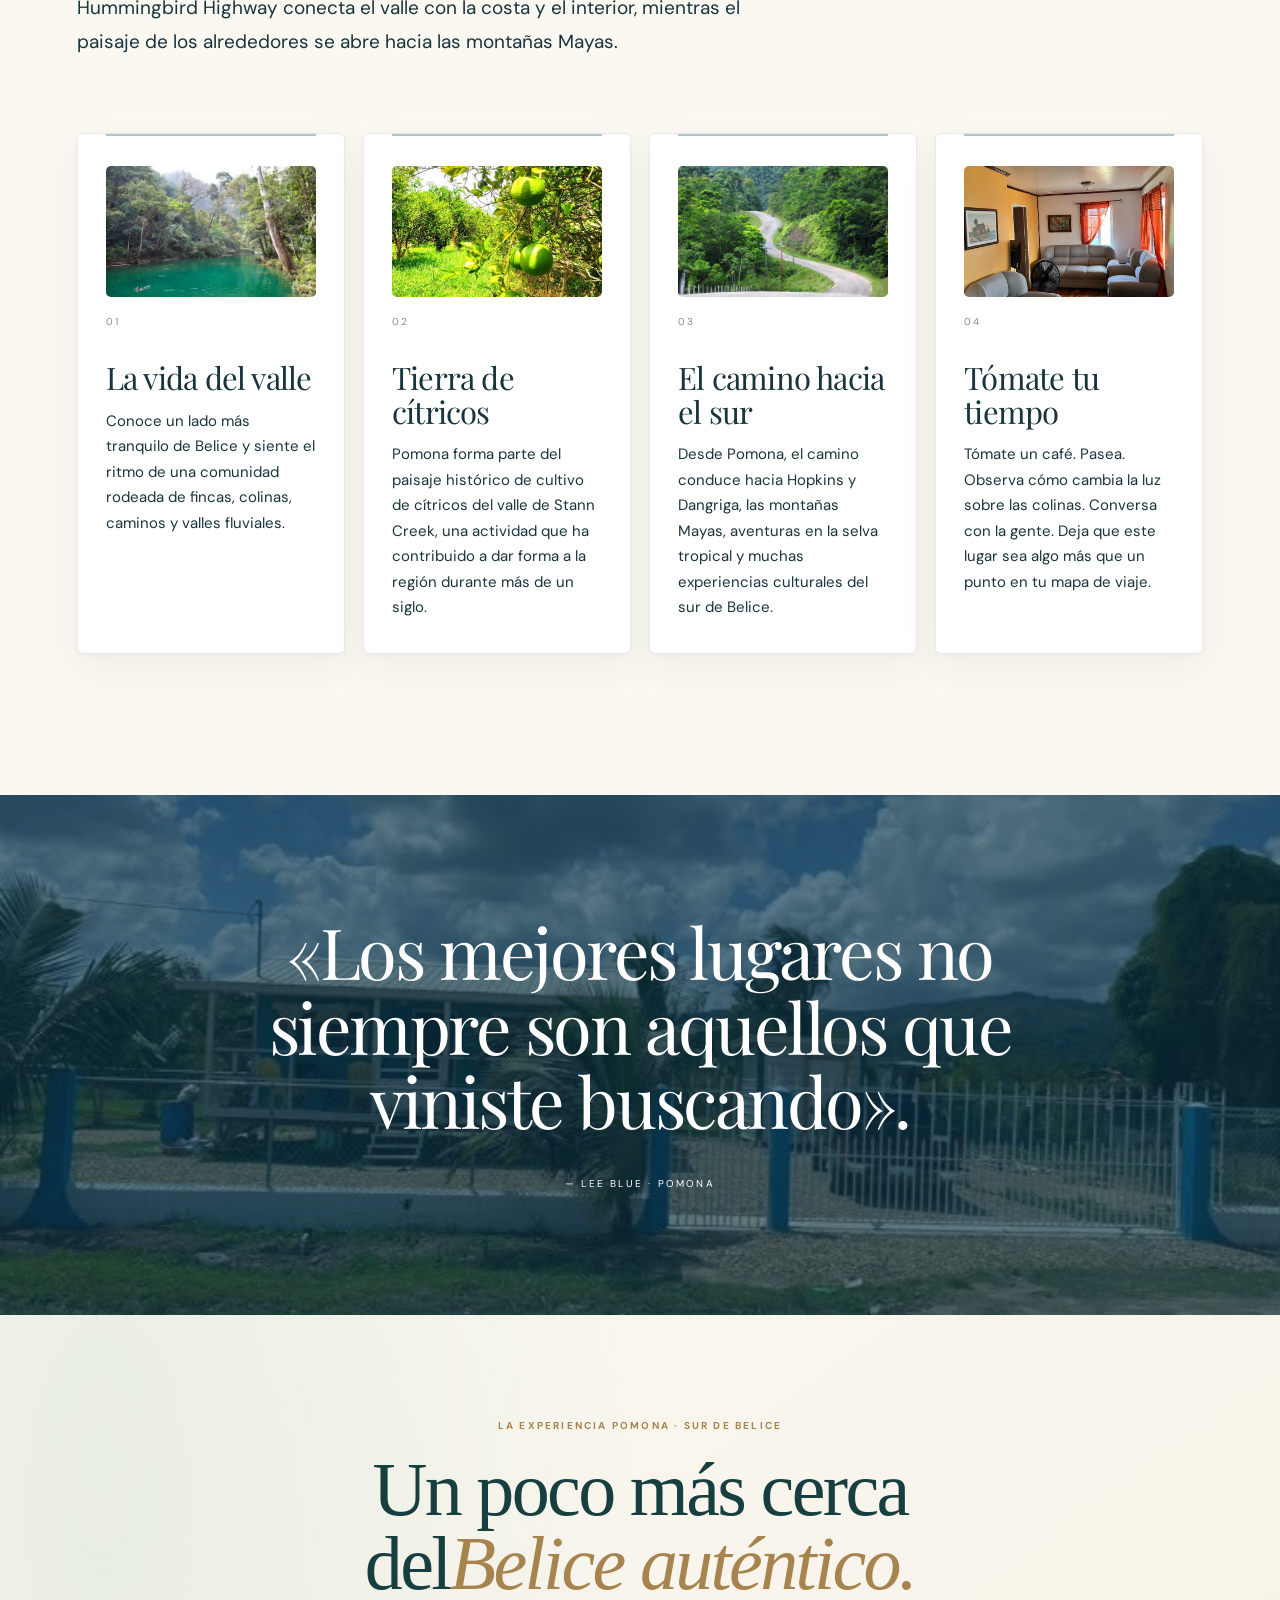
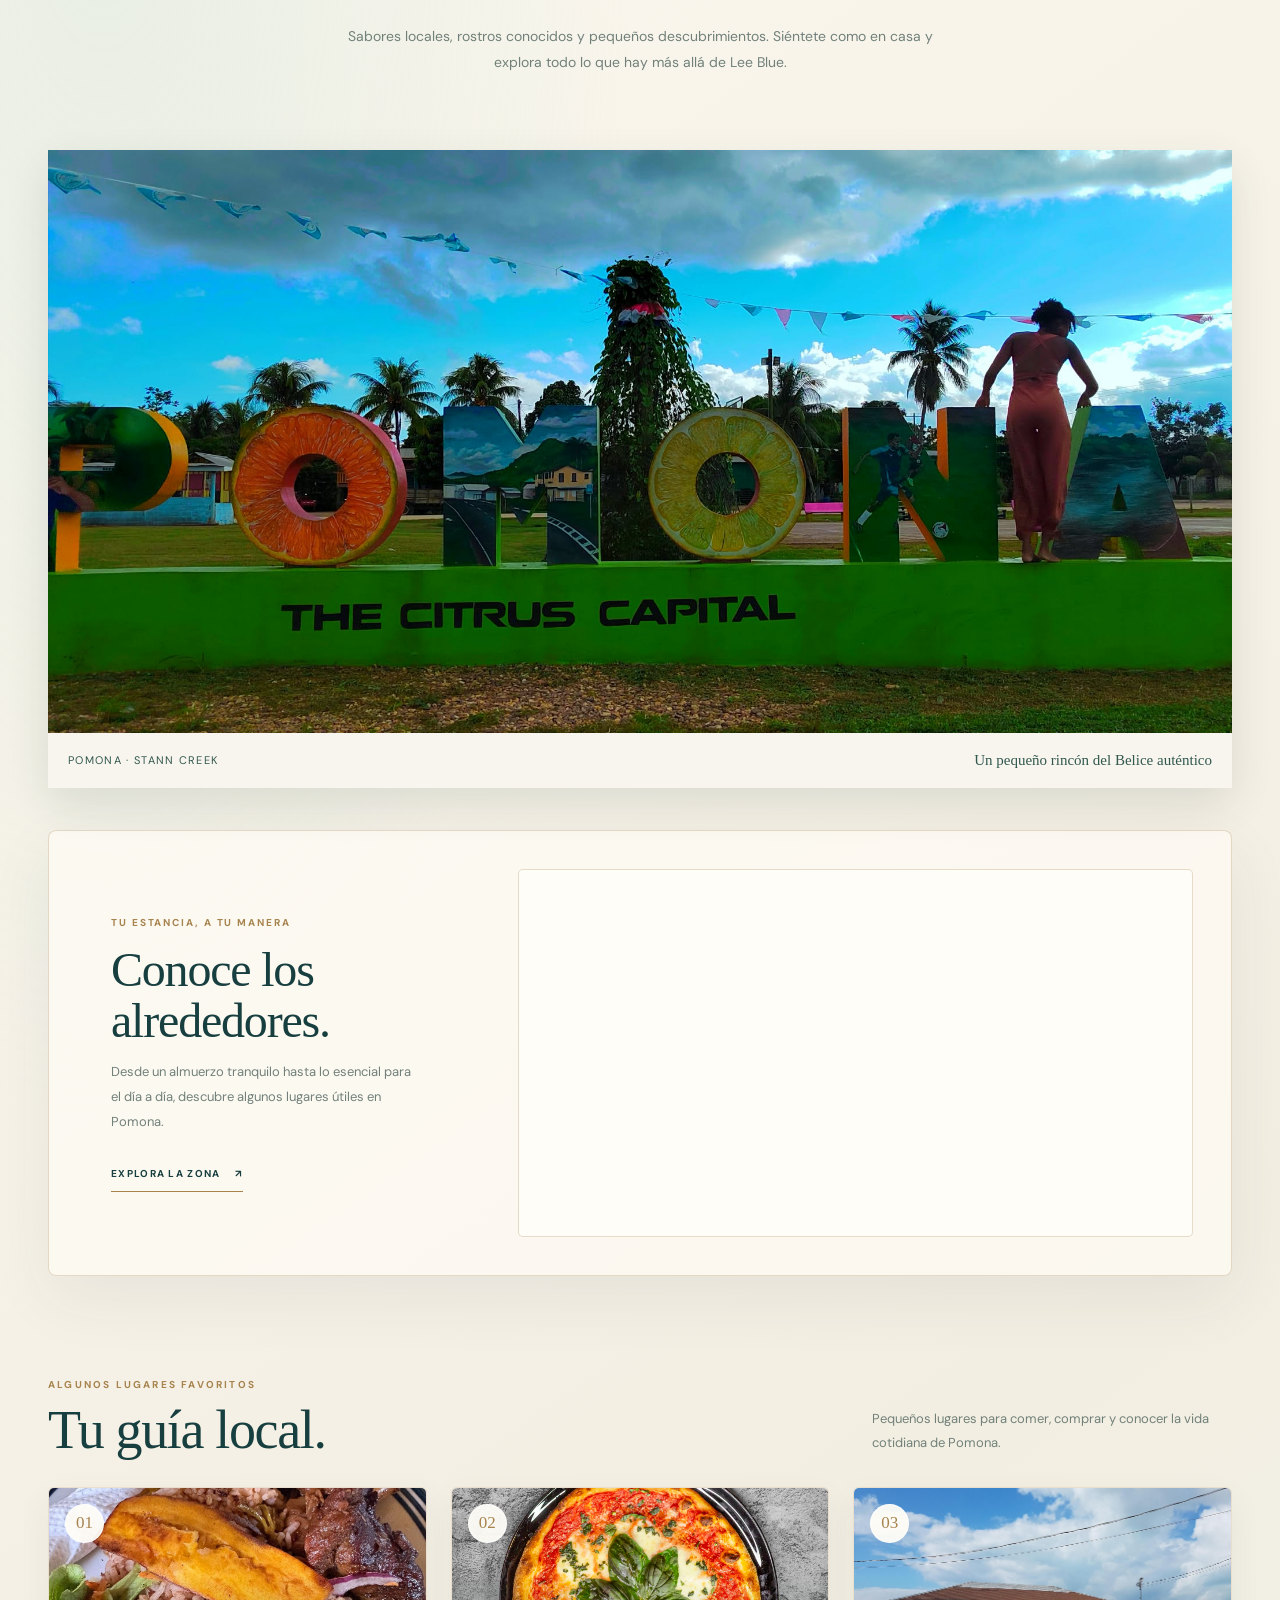
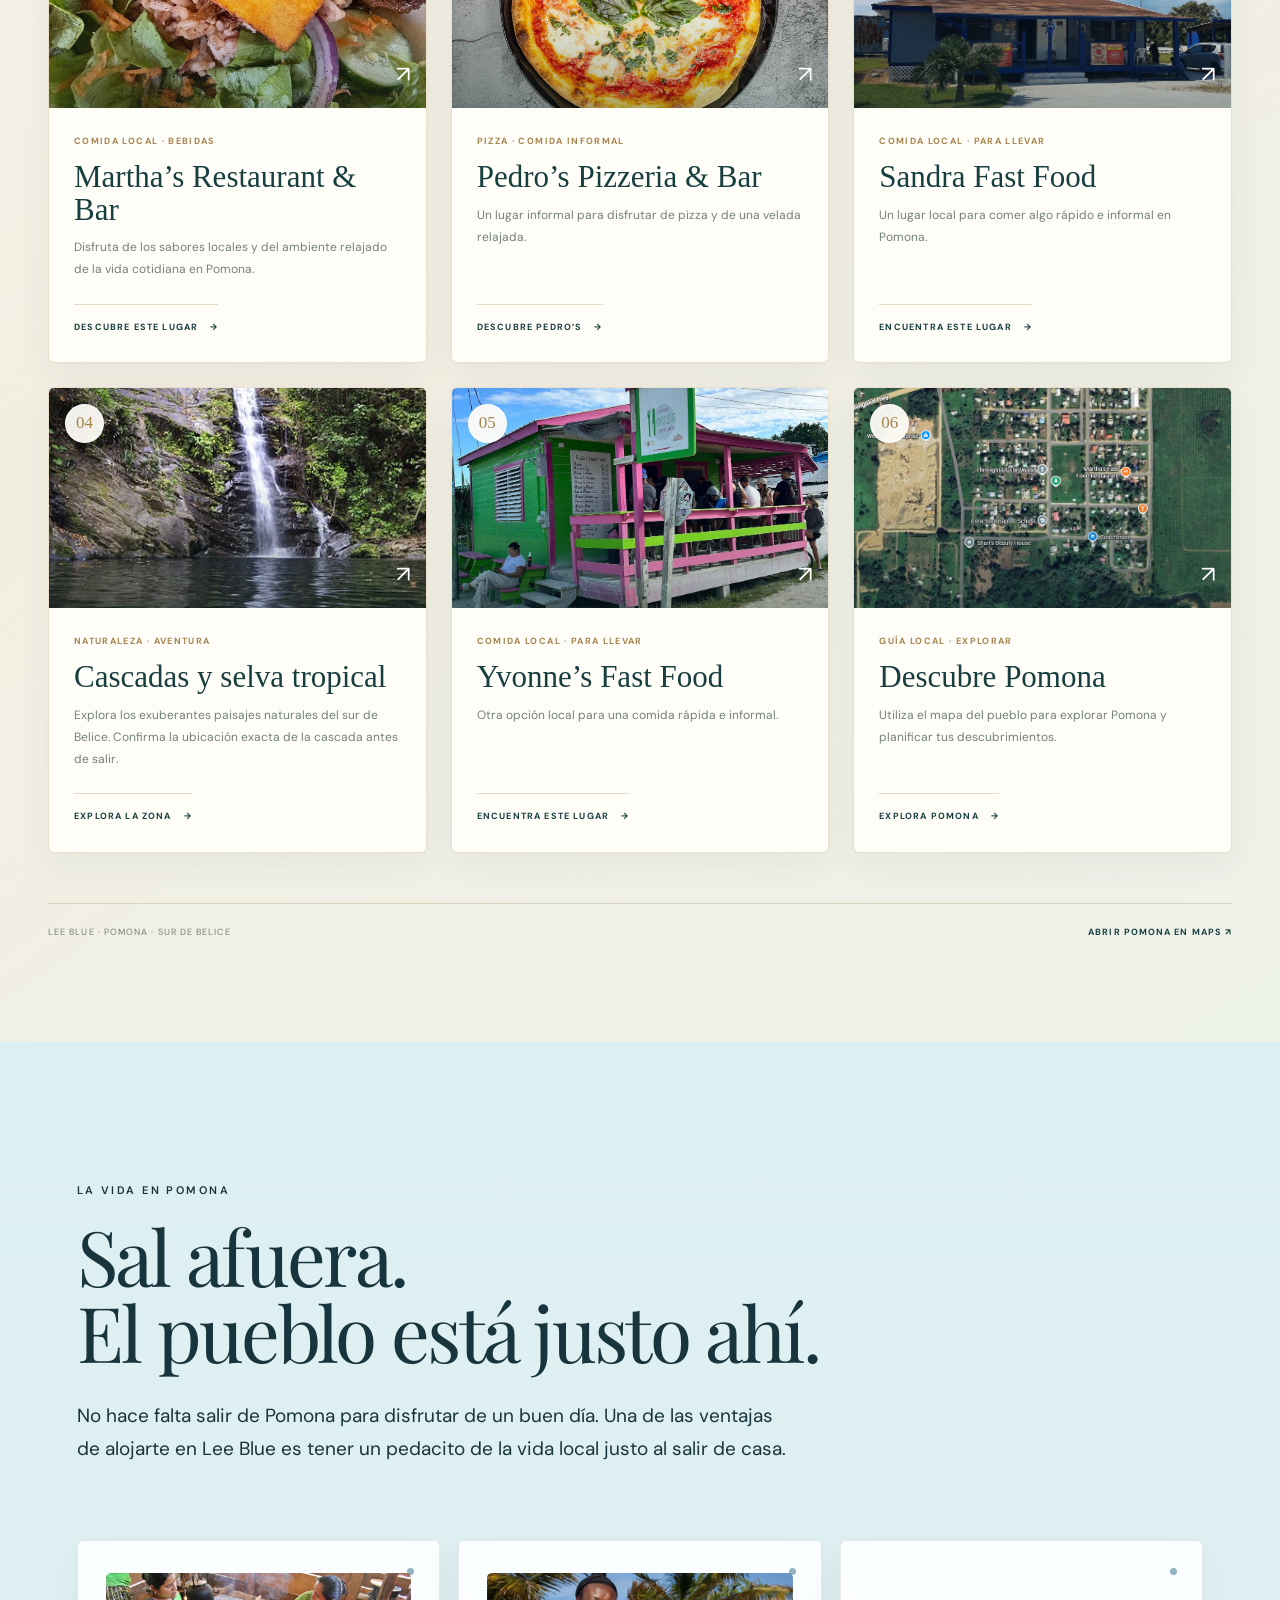
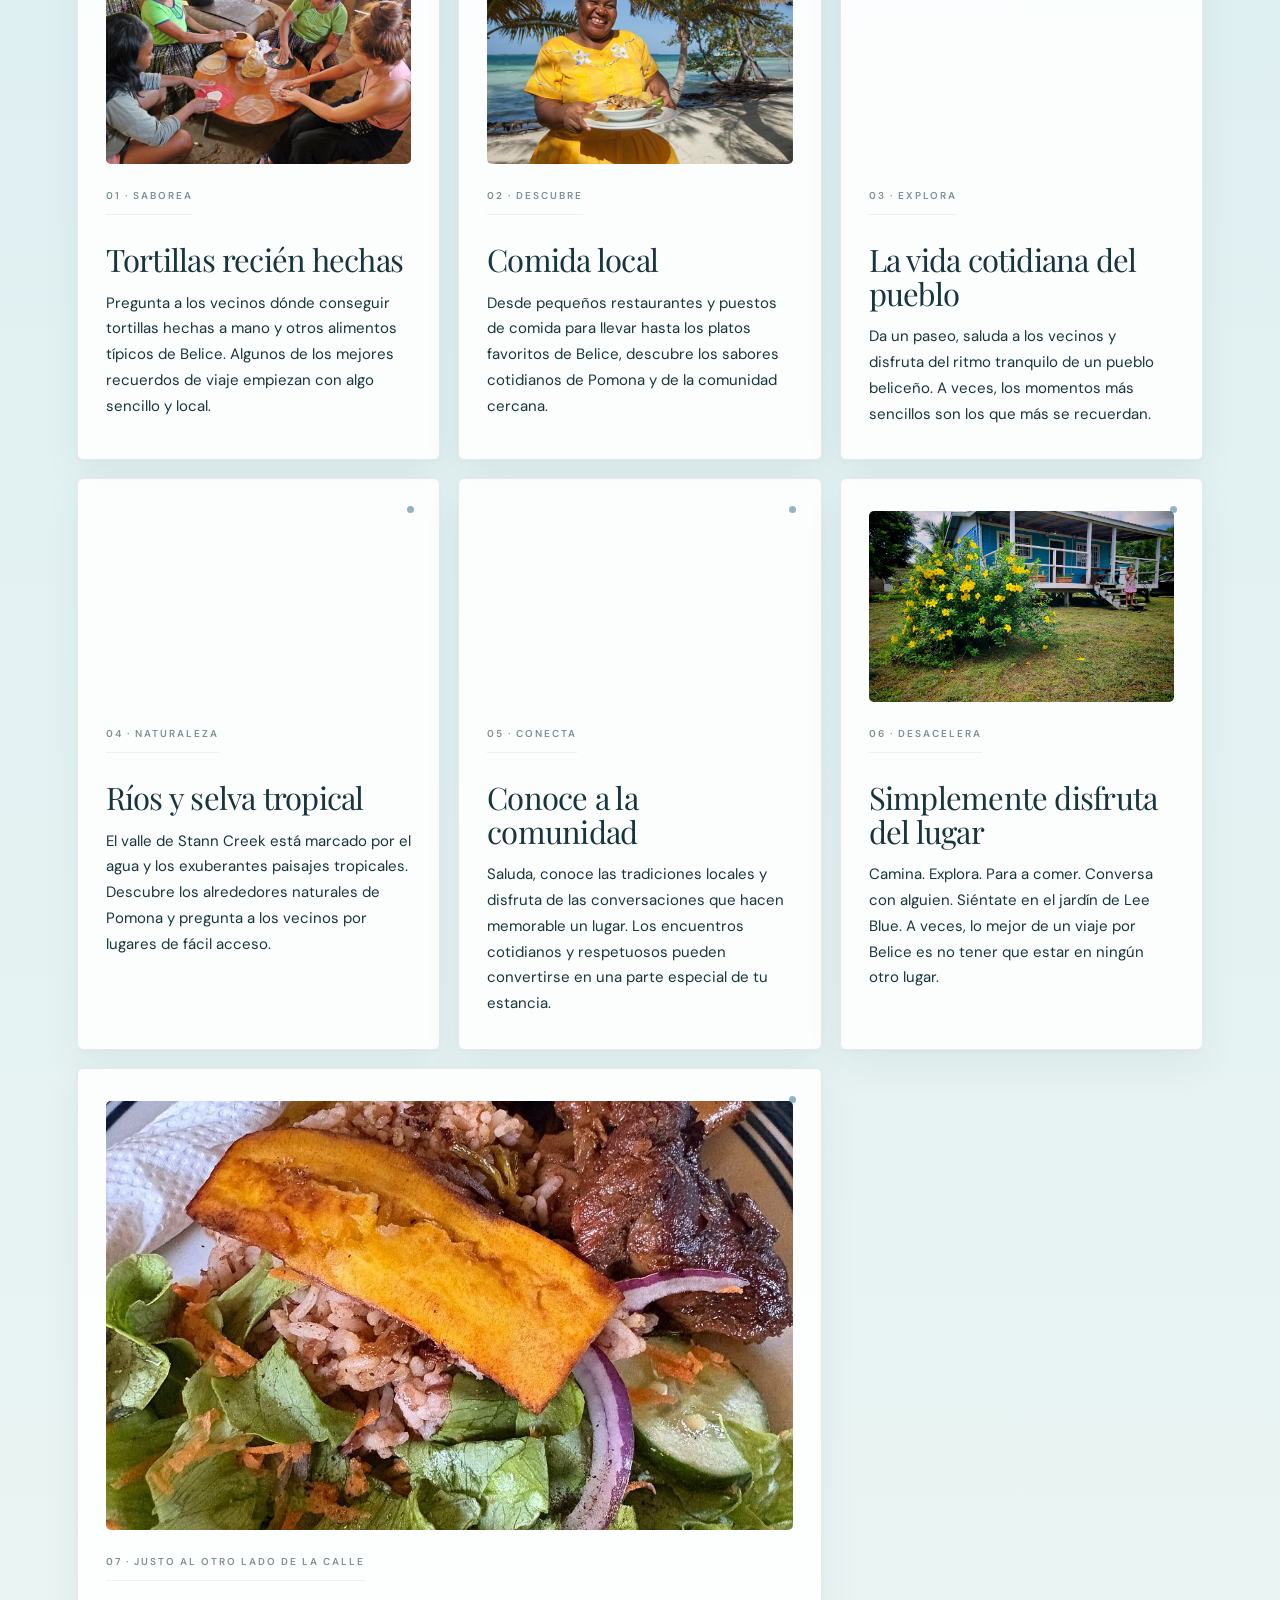
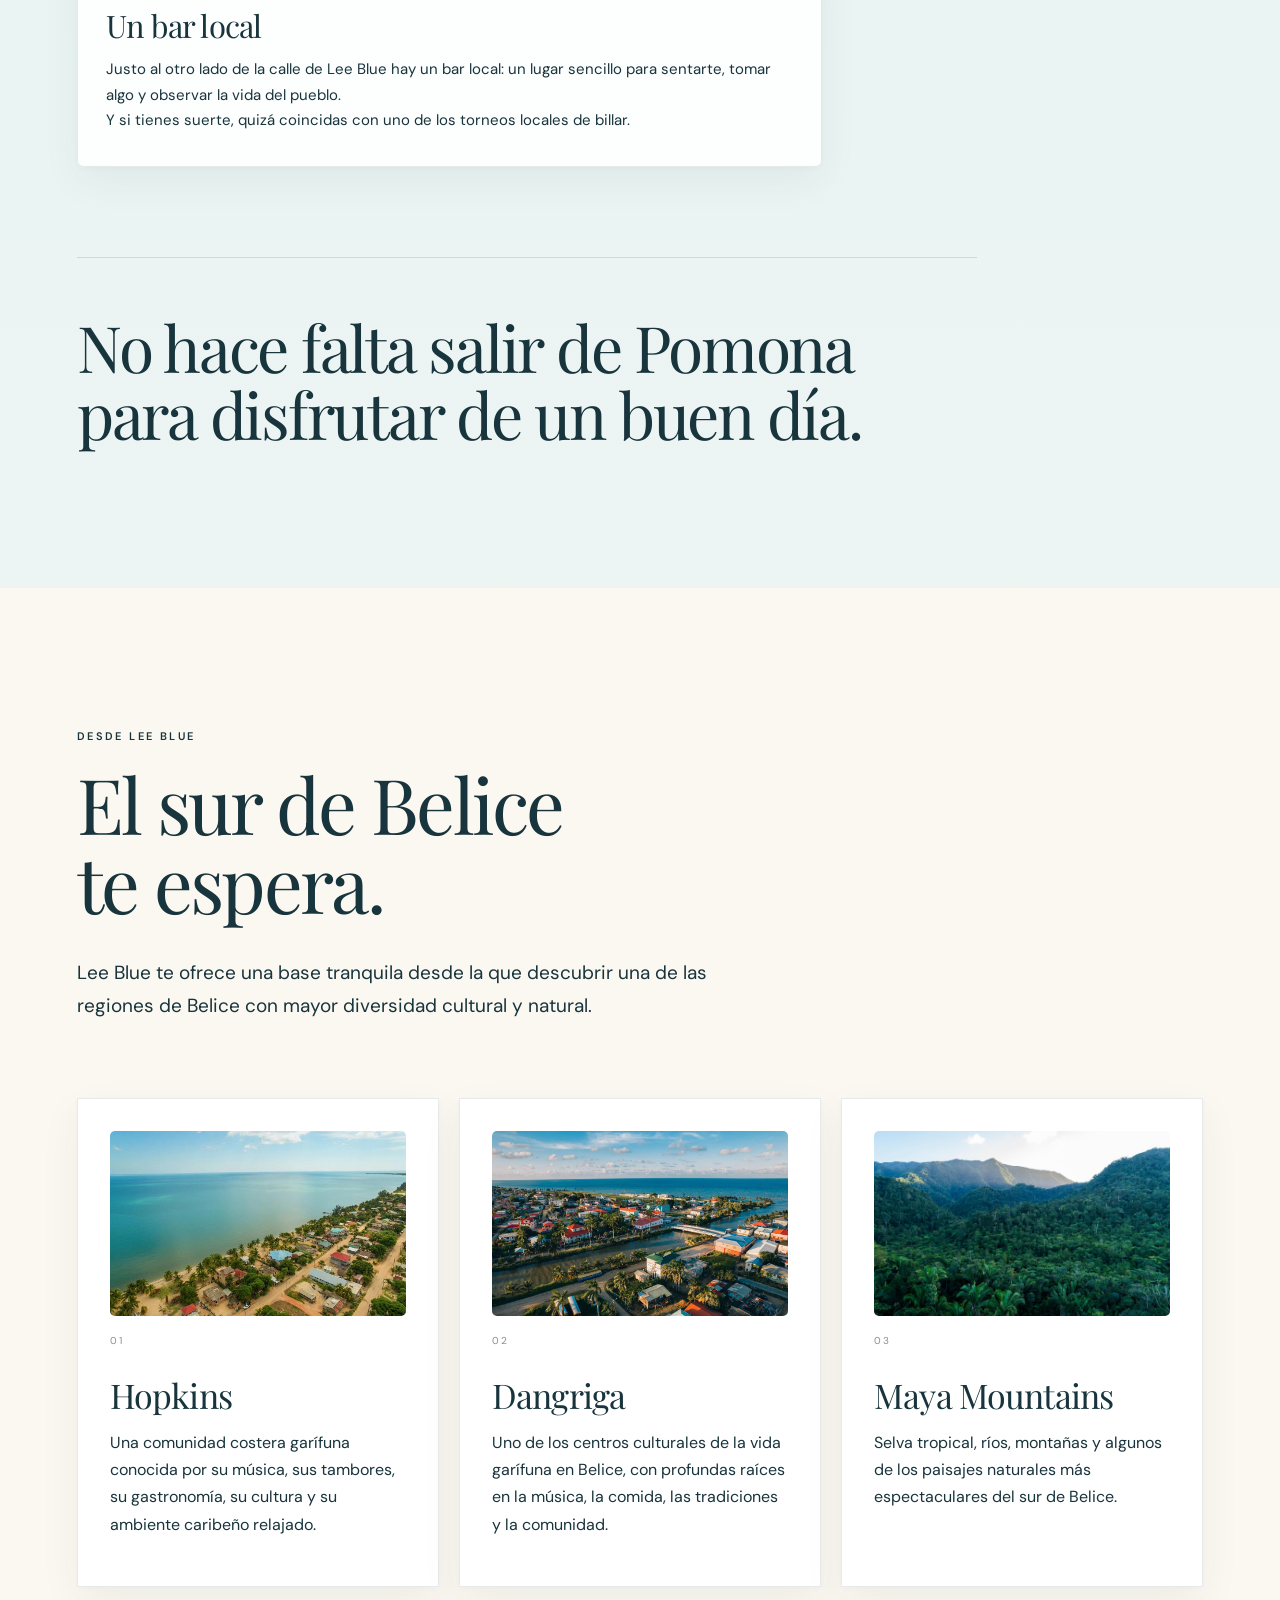
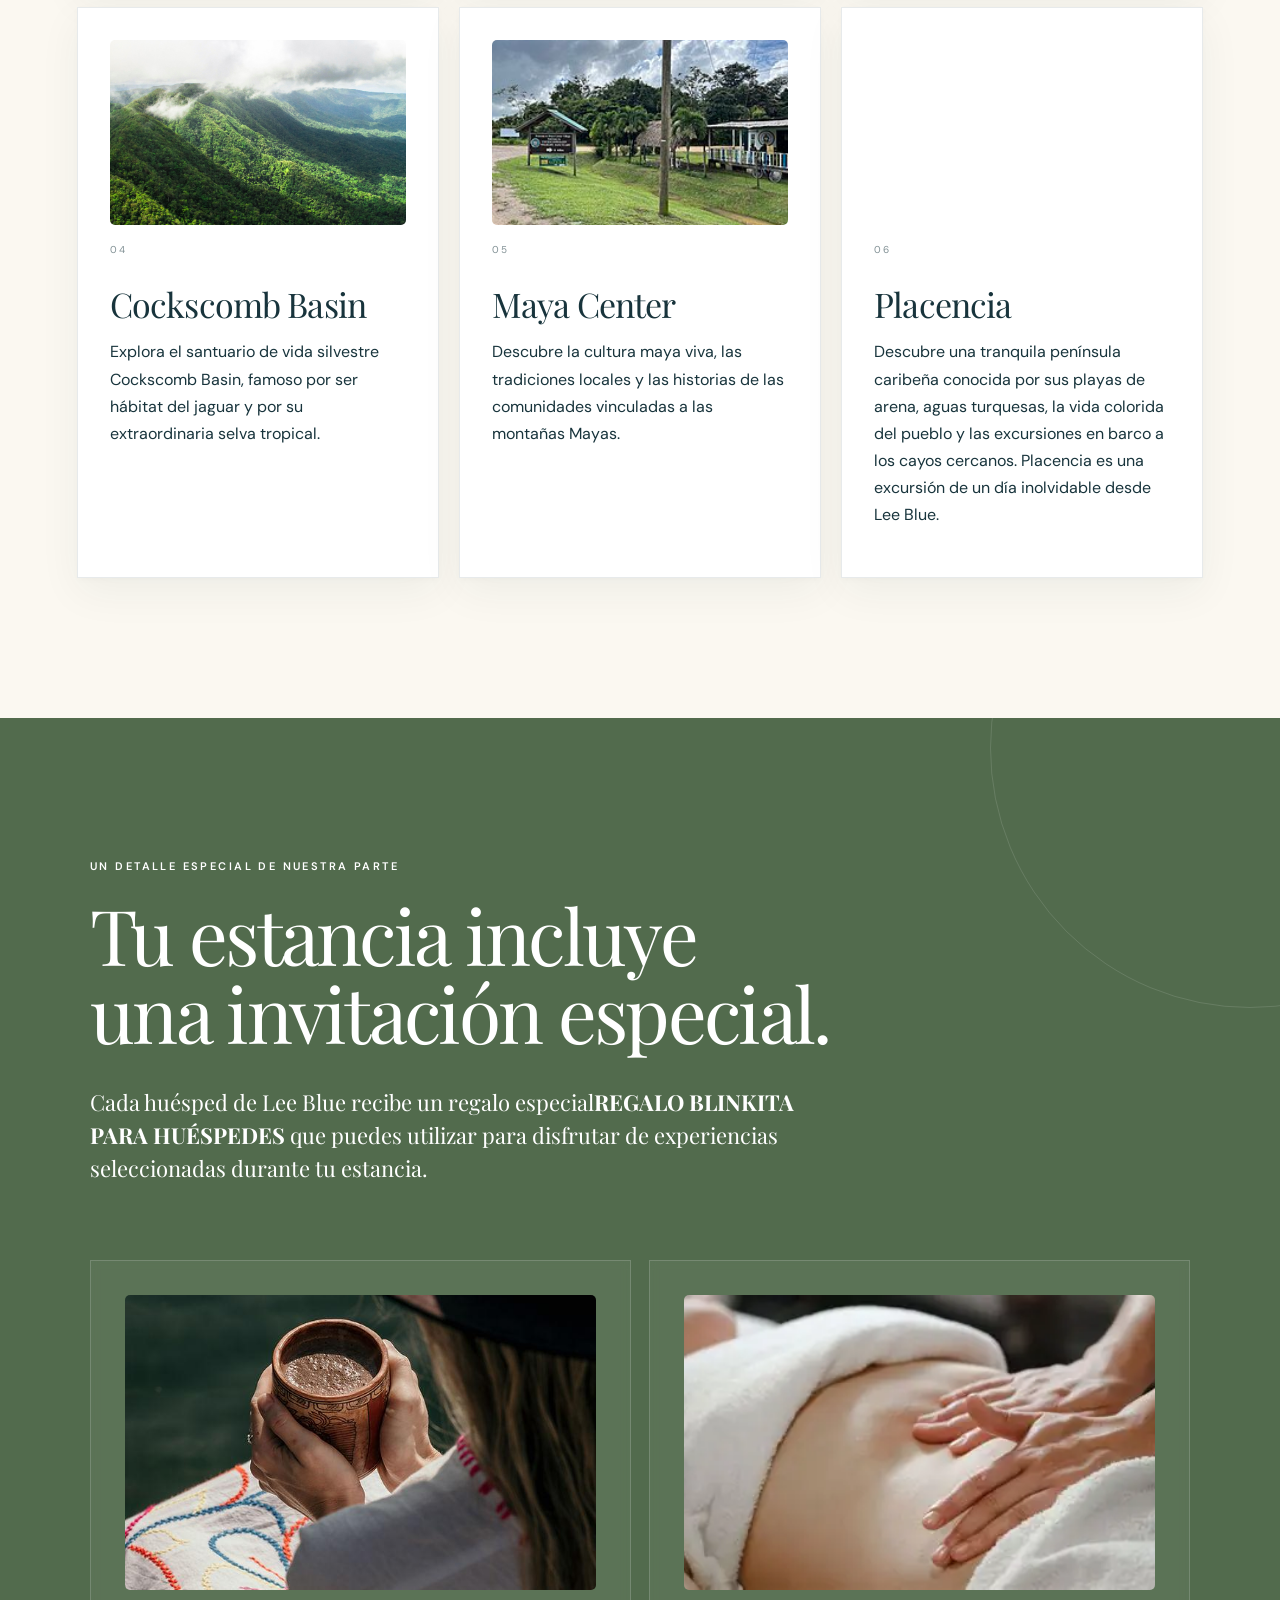
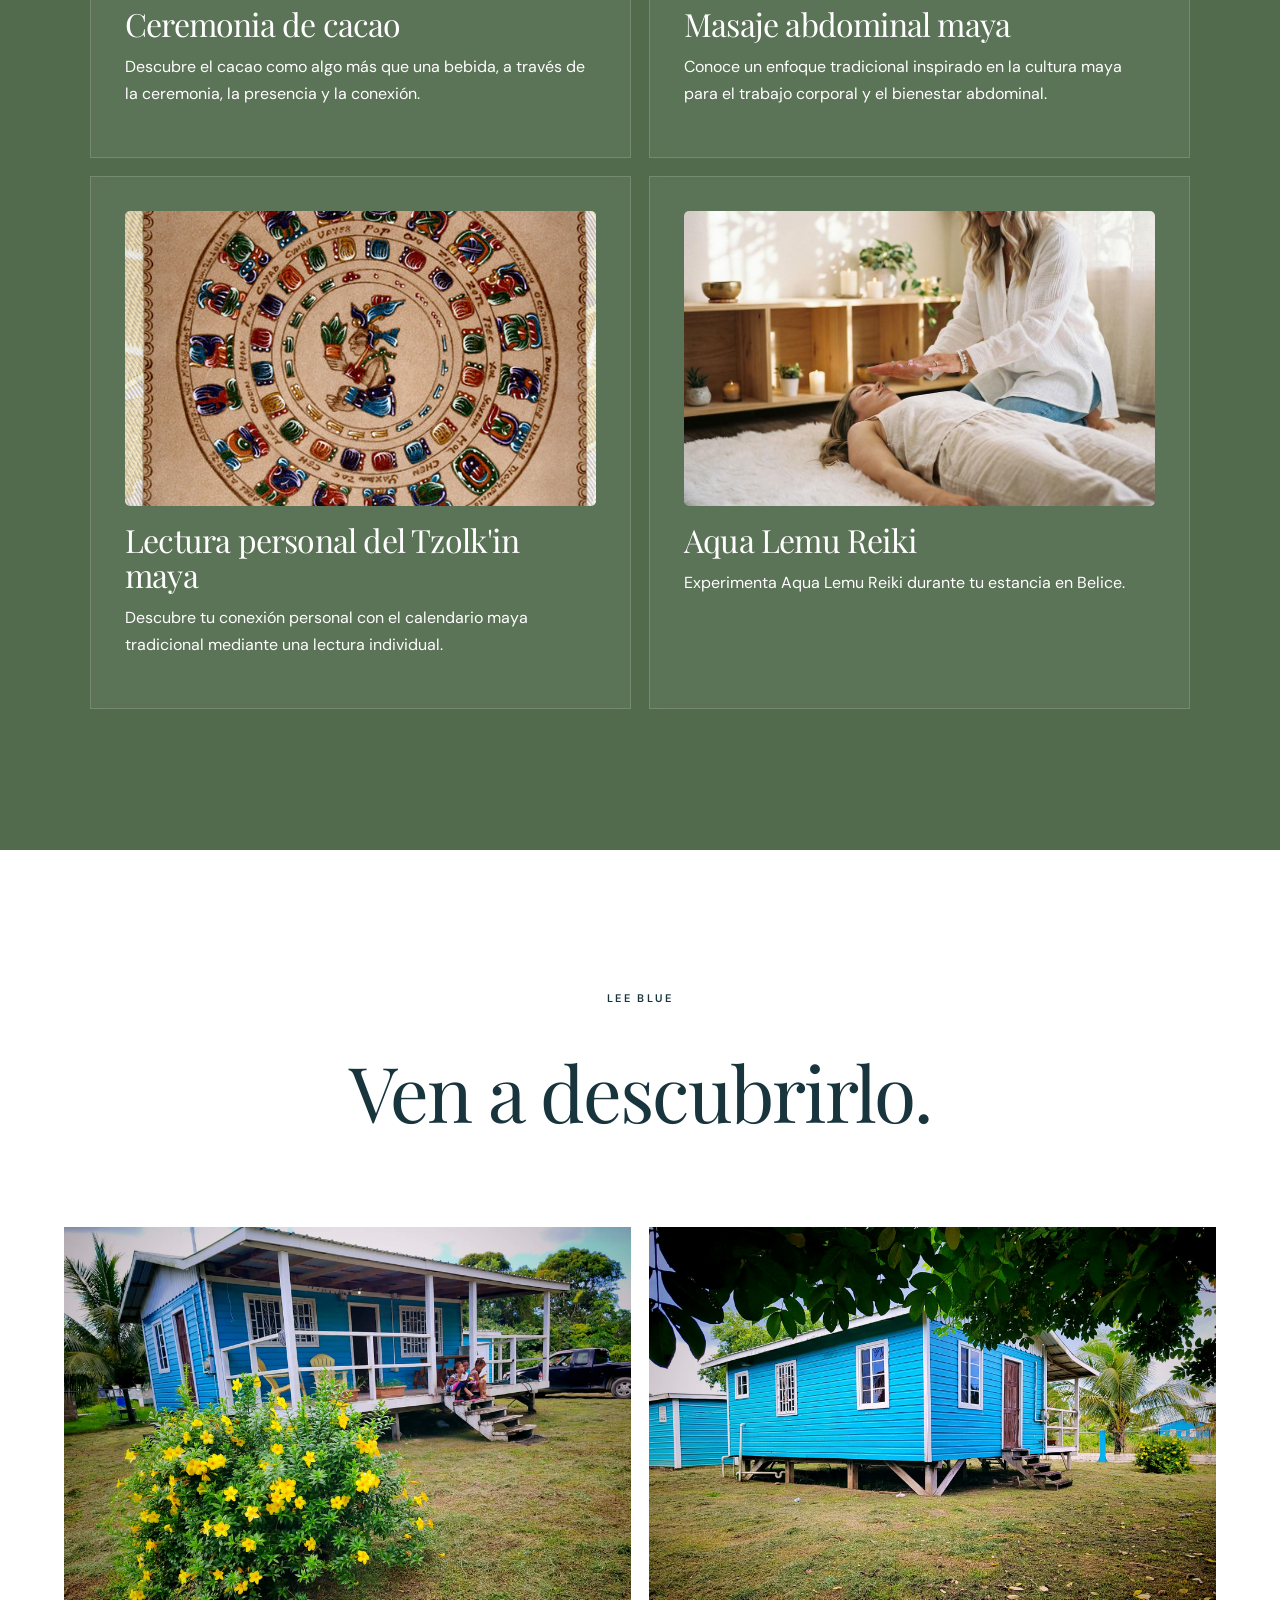
==== commit 184be5fc: "Improve image loading priority and lazy loading" ====
--- a/es/index.html
+++ b/es/index.html
@@ -49,7 +49,7 @@
 </header>
 <main>
 <section class="hero">
-<img alt="Casa Lee Blue en Pomona, al sur de Belice" src="../images/pomona1.jpg"/>
+<img alt="Casa Lee Blue en Pomona, al sur de Belice" src="../images/pomona1.jpg"/ decoding="async" loading="lazy">
 <div class="hero-overlay">
 <p class="eyebrow">POMONA · SUR DE BELICE</p>
 <h1>LEE BLUE</h1>
@@ -65,7 +65,7 @@
 </section>
 <section class="split-section" id="house">
 <div class="image">
-<img alt="Interior de Lee Blue" src="../images/pomona2.jpg"/>
+<img alt="Interior de Lee Blue" src="../images/pomona2.jpg"/ decoding="async" loading="lazy">
 </div>
 <div class="content">
 <p class="eyebrow">LA CASA</p>
@@ -75,7 +75,7 @@
 </div>
 </section>
 <section class="garden">
-<img alt="Jardín de Lee Blue" src="../images/pomona3.jpg"/>
+<img alt="Jardín de Lee Blue" src="../images/pomona3.jpg"/ decoding="async" loading="lazy">
 <div class="garden-text">
 <p class="eyebrow">TU PROPIO ESPACIO VERDE</p>
 <h2>Mañanas tranquilas.<br/>Tardes cálidas.<br/>Sin prisas.</h2>
@@ -84,7 +84,7 @@
 </section>
 <section class="pomona-story" id="pomona">
 <div class="pomona-image">
-<img alt="Pomona y el paisaje verde del sur de Belice" src="../images/pomona8.jpg"/>
+<img alt="Pomona y el paisaje verde del sur de Belice" src="../images/pomona8.jpg"/ decoding="async" loading="lazy">
 </div>
 <div class="pomona-content">
 <p class="eyebrow">EL LUGAR · POMONA</p>
@@ -105,25 +105,25 @@
 </div>
 <div class="pomona-cards">
 <article>
-<img alt="El verde valle fluvial del sur de Belice" data-auto-photo="rivervalley.jpg" loading="lazy" src="../images/rivervalley.jpg"/>
+<img alt="El verde valle fluvial del sur de Belice" data-auto-photo="rivervalley.jpg" loading="lazy" src="../images/rivervalley.jpg"/ decoding="async">
 <span>01</span>
 <h3>La vida del valle</h3>
 <p>Conoce un lado más tranquilo de Belice y siente el ritmo de una comunidad rodeada de fincas, colinas, caminos y valles fluviales.</p>
 </article>
 <article>
-<img alt="Zona de cultivo de cítricos en el valle de Stann Creek" data-auto-photo="citruscountry.jpg" loading="lazy" src="../images/citruscountry.jpg"/>
+<img alt="Zona de cultivo de cítricos en el valle de Stann Creek" data-auto-photo="citruscountry.jpg" loading="lazy" src="../images/citruscountry.jpg"/ decoding="async">
 <span>02</span>
 <h3>Tierra de cítricos</h3>
 <p>Pomona forma parte del paisaje histórico de cultivo de cítricos del valle de Stann Creek, una actividad que ha contribuido a dar forma a la región durante más de un siglo.</p>
 </article>
 <article>
-<img alt="Paisaje de Belice y camino hacia nuevos descubrimientos" data-auto-photo="belize.jpg" loading="lazy" src="../images/belize.jpg"/>
+<img alt="Paisaje de Belice y camino hacia nuevos descubrimientos" data-auto-photo="belize.jpg" loading="lazy" src="../images/belize.jpg"/ decoding="async">
 <span>03</span>
 <h3>El camino hacia el sur</h3>
 <p>Desde Pomona, el camino conduce hacia Hopkins y Dangriga, las montañas Mayas, aventuras en la selva tropical y muchas experiencias culturales del sur de Belice.</p>
 </article>
 <article>
-<img alt="El paisaje verde alrededor de Pomona" data-auto-photo="pomona8.jpg" loading="lazy" src="../images/pomona8.jpg"/>
+<img alt="El paisaje verde alrededor de Pomona" data-auto-photo="pomona8.jpg" loading="lazy" src="../images/pomona8.jpg"/ decoding="async">
 <span>04</span>
 <h3>Tómate tu tiempo</h3>
 <p>Tómate un café. Pasea. Observa cómo cambia la luz sobre las colinas. Conversa con la gente. Deja que este lugar sea algo más que un punto en tu mapa de viaje.</p>
@@ -148,7 +148,7 @@
 <p>Sabores locales, rostros conocidos y pequeños descubrimientos. Siéntete como en casa y explora todo lo que hay más allá de Lee Blue.</p>
 </header>
 <figure class="lee-pomona-sign-banner">
-<img alt="Bienvenidos a Pomona, Stann Creek, Belice" loading="lazy" src="../images/pomona-sign.jpg"/>
+<img alt="Bienvenidos a Pomona, Stann Creek, Belice" loading="lazy" src="../images/pomona-sign.jpg"/ decoding="async">
 <figcaption>
 <span>POMONA · STANN CREEK</span>
 <span>Un pequeño rincón del Belice auténtico</span>
@@ -177,7 +177,7 @@
 <div class="lee-guide-grid">
 <a class="lee-guide-card" href="https://www.google.com/maps/search/?api=1&amp;query=Martha's%20Restaurant%20and%20Bar%20Pomona%20Belize" rel="noopener" target="_blank">
 <div class="lee-guide-image">
-<img alt="Restaurante y bar Martha’s en Pomona, Belice" loading="lazy" src="../images/martharestaurantbar.jpg"/>
+<img alt="Restaurante y bar Martha’s en Pomona, Belice" loading="lazy" src="../images/martharestaurantbar.jpg"/ decoding="async">
 <span class="lee-guide-number">01</span>
 <span aria-hidden="true" class="lee-guide-arrow">↗</span>
 </div>
@@ -190,7 +190,7 @@
 </a>
 <a class="lee-guide-card" href="https://www.google.com/maps/search/?api=1&amp;query=Pedro's%20Pizzeria%20Bar%20Pomona%20Belize" rel="noopener" target="_blank">
 <div class="lee-guide-image">
-<img alt="Pizzería y bar Pedro’s en Pomona, Belice" loading="lazy" src="../images/pedro's-pizzeria.jpg"/>
+<img alt="Pizzería y bar Pedro’s en Pomona, Belice" loading="lazy" src="../images/pedro's-pizzeria.jpg"/ decoding="async">
 <span class="lee-guide-number">02</span>
 <span aria-hidden="true" class="lee-guide-arrow">↗</span>
 </div>
@@ -203,7 +203,7 @@
 </a>
 <a class="lee-guide-card" href="https://www.google.com/maps/search/?api=1&amp;query=Sandra%20Fast%20Food%20Pomona%20Belize" rel="noopener" target="_blank">
 <div class="lee-guide-image">
-<img alt="Sandra Fast Food en Pomona, Belice" loading="lazy" src="../images/pomona-sandrafastfood.jpg"/>
+<img alt="Sandra Fast Food en Pomona, Belice" loading="lazy" src="../images/pomona-sandrafastfood.jpg"/ decoding="async">
 <span class="lee-guide-number">03</span>
 <span aria-hidden="true" class="lee-guide-arrow">↗</span>
 </div>
@@ -216,7 +216,7 @@
 </a>
 <a class="lee-guide-card" href="https://www.google.com/maps/search/?api=1&amp;query=Waterfalls%20near%20Pomona%20Stann%20Creek%20Belize" rel="noopener" target="_blank">
 <div class="lee-guide-image">
-<img alt="Cascada en la zona de Pomona; ubicación exacta por confirmar" loading="lazy" src="../images/pomona-waterfalls.jpg"/>
+<img alt="Cascada en la zona de Pomona; ubicación exacta por confirmar" loading="lazy" src="../images/pomona-waterfalls.jpg"/ decoding="async">
 <span class="lee-guide-number">04</span>
 <span aria-hidden="true" class="lee-guide-arrow">↗</span>
 </div>
@@ -229,7 +229,7 @@
 </a>
 <a class="lee-guide-card" href="https://www.google.com/maps/search/?api=1&amp;query=Yvonne's%20Fast%20Food%20Pomona%20Belize" rel="noopener" target="_blank">
 <div class="lee-guide-image">
-<img alt="Yvonne’s Fast Food en Pomona, Belice" loading="lazy" src="../images/pomona-yvonnefastfood.jpg"/>
+<img alt="Yvonne’s Fast Food en Pomona, Belice" loading="lazy" src="../images/pomona-yvonnefastfood.jpg"/ decoding="async">
 <span class="lee-guide-number">05</span>
 <span aria-hidden="true" class="lee-guide-arrow">↗</span>
 </div>
@@ -242,7 +242,7 @@
 </a>
 <a class="lee-guide-card" href="https://www.google.com/maps/search/?api=1&amp;query=Pomona%20Stann%20Creek%20Belize" rel="noopener" target="_blank">
 <div class="lee-guide-image">
-<img alt="Mapa de Pomona, Belice" loading="lazy" src="../images/pomona-map.jpg"/>
+<img alt="Mapa de Pomona, Belice" loading="lazy" src="../images/pomona-map.jpg"/ decoding="async">
 <span class="lee-guide-number">06</span>
 <span aria-hidden="true" class="lee-guide-arrow">↗</span>
 </div>
@@ -272,43 +272,43 @@
 </div>
 <div class="pomona-life-grid">
 <article class="life-card">
-<img alt="Tortillas frescas hechas a mano" data-auto-photo="freshtortillias.jpg" loading="lazy" src="../images/freshtortillias.jpg"/>
+<img alt="Tortillas frescas hechas a mano" data-auto-photo="freshtortillias.jpg" loading="lazy" src="../images/freshtortillias.jpg"/ decoding="async">
 <span>01 · SABOREA</span>
 <h3>Tortillas recién hechas</h3>
 <p>Pregunta a los vecinos dónde conseguir tortillas hechas a mano y otros alimentos típicos de Belice. Algunos de los mejores recuerdos de viaje empiezan con algo sencillo y local.</p>
 </article>
 <article class="life-card">
-<img alt="Hudut beliceño, un plato tradicional local" data-auto-photo="hopkins-garifuna-hudut.jpg" loading="lazy" src="../images/hopkins-garifuna-hudut.jpg"/>
+<img alt="Hudut beliceño, un plato tradicional local" data-auto-photo="hopkins-garifuna-hudut.jpg" loading="lazy" src="../images/hopkins-garifuna-hudut.jpg"/ decoding="async">
 <span>02 · DESCUBRE</span>
 <h3>Comida local</h3>
 <p>Desde pequeños restaurantes y puestos de comida para llevar hasta los platos favoritos de Belice, descubre los sabores cotidianos de Pomona y de la comunidad cercana.</p>
 </article>
 <article class="life-card">
-<img alt="Vida cotidiana en un pueblo beliceño" data-auto-photo="everydayvillagelife.jpg" loading="lazy" src="../images/everydayvillagelife.jpg"/>
+<img alt="Vida cotidiana en un pueblo beliceño" data-auto-photo="everydayvillagelife.jpg" loading="lazy" src="../images/everydayvillagelife.jpg"/ decoding="async">
 <span>03 · EXPLORA</span>
 <h3>La vida cotidiana del pueblo</h3>
 <p>Da un paseo, saluda a los vecinos y disfruta del ritmo tranquilo de un pueblo beliceño. A veces, los momentos más sencillos son los que más se recuerdan.</p>
 </article>
 <article class="life-card">
-<img alt="Remando por un río en el Belice tropical" data-auto-photo="riverpaddling.jpg" loading="lazy" src="../images/riverpaddling.jpg"/>
+<img alt="Remando por un río en el Belice tropical" data-auto-photo="riverpaddling.jpg" loading="lazy" src="../images/riverpaddling.jpg"/ decoding="async">
 <span>04 · NATURALEZA</span>
 <h3>Ríos y selva tropical</h3>
 <p>El valle de Stann Creek está marcado por el agua y los exuberantes paisajes tropicales. Descubre los alrededores naturales de Pomona y pregunta a los vecinos por lugares de fácil acceso.</p>
 </article>
 <article class="life-card">
-<img alt="Niños de la comunidad de Pomona" data-auto-photo="pomona-kids.jpg" loading="lazy" src="../images/pomona-kids.jpg"/>
+<img alt="Niños de la comunidad de Pomona" data-auto-photo="pomona-kids.jpg" loading="lazy" src="../images/pomona-kids.jpg"/ decoding="async">
 <span>05 · CONECTA</span>
 <h3>Conoce a la comunidad</h3>
 <p>Saluda, conoce las tradiciones locales y disfruta de las conversaciones que hacen memorable un lugar. Los encuentros cotidianos y respetuosos pueden convertirse en una parte especial de tu estancia.</p>
 </article>
 <article class="life-card">
-<img alt="Jardín de Lee Blue" data-auto-photo="pomona3.jpg" loading="lazy" src="../images/pomona3.jpg"/>
+<img alt="Jardín de Lee Blue" data-auto-photo="pomona3.jpg" loading="lazy" src="../images/pomona3.jpg"/ decoding="async">
 <span>06 · DESACELERA</span>
 <h3>Simplemente disfruta del lugar</h3>
 <p>Camina. Explora. Para a comer. Conversa con alguien. Siéntate en el jardín de Lee Blue. A veces, lo mejor de un viaje por Belice es no tener que estar en ningún otro lugar.</p>
 </article>
 <article class="life-card life-card-wide">
-<img alt="Restaurante y bar Martha’s en Pomona" data-auto-photo="martharestaurantbar.jpg" loading="lazy" src="../images/martharestaurantbar.jpg"/>
+<img alt="Restaurante y bar Martha’s en Pomona" data-auto-photo="martharestaurantbar.jpg" loading="lazy" src="../images/martharestaurantbar.jpg"/ decoding="async">
 <span>07 · JUSTO AL OTRO LADO DE LA CALLE</span>
 <h3>Un bar local</h3>
 <p>Justo al otro lado de la calle de Lee Blue hay un bar local: un lugar sencillo para sentarte, tomar algo y observar la vida del pueblo.</p>
@@ -328,37 +328,37 @@
 </div>
 <div class="places">
 <article>
-<img alt="Hopkins, comunidad costera garífuna en Belice" data-auto-photo="hopkins.jpg" loading="lazy" src="../images/hopkins.jpg"/>
+<img alt="Hopkins, comunidad costera garífuna en Belice" data-auto-photo="hopkins.jpg" loading="lazy" src="../images/hopkins.jpg"/ decoding="async">
 <span>01</span>
 <h3>Hopkins</h3>
 <p>Una comunidad costera garífuna conocida por su música, sus tambores, su gastronomía, su cultura y su ambiente caribeño relajado.</p>
 </article>
 <article>
-<img alt="Dangriga, al sur de Belice" data-auto-photo="dangriga.jpg" loading="lazy" src="../images/dangriga.jpg"/>
+<img alt="Dangriga, al sur de Belice" data-auto-photo="dangriga.jpg" loading="lazy" src="../images/dangriga.jpg"/ decoding="async">
 <span>02</span>
 <h3>Dangriga</h3>
 <p>Uno de los centros culturales de la vida garífuna en Belice, con profundas raíces en la música, la comida, las tradiciones y la comunidad.</p>
 </article>
 <article>
-<img alt="Las montañas Mayas de Belice" data-auto-photo="mayamountains.jpg" loading="lazy" src="../images/mayamountains.jpg"/>
+<img alt="Las montañas Mayas de Belice" data-auto-photo="mayamountains.jpg" loading="lazy" src="../images/mayamountains.jpg"/ decoding="async">
 <span>03</span>
 <h3>Maya Mountains</h3>
 <p>Selva tropical, ríos, montañas y algunos de los paisajes naturales más espectaculares del sur de Belice.</p>
 </article>
 <article>
-<img alt="Paisaje de selva tropical en la zona de Cockscomb Basin, Belice" data-auto-photo="cockscombbasin.jpg" loading="lazy" src="../images/cockscombbasin.jpg"/>
+<img alt="Paisaje de selva tropical en la zona de Cockscomb Basin, Belice" data-auto-photo="cockscombbasin.jpg" loading="lazy" src="../images/cockscombbasin.jpg"/ decoding="async">
 <span>04</span>
 <h3>Cockscomb Basin</h3>
 <p>Explora el santuario de vida silvestre Cockscomb Basin, famoso por ser hábitat del jaguar y por su extraordinaria selva tropical.</p>
 </article>
 <article>
-<img alt="Comunidad Maya Center en el sur de Belice" data-auto-photo="mayacentre.jpg" loading="lazy" src="../images/mayacentre.jpg"/>
+<img alt="Comunidad Maya Center en el sur de Belice" data-auto-photo="mayacentre.jpg" loading="lazy" src="../images/mayacentre.jpg"/ decoding="async">
 <span>05</span>
 <h3>Maya Center</h3>
 <p>Descubre la cultura maya viva, las tradiciones locales y las historias de las comunidades vinculadas a las montañas Mayas.</p>
 </article>
 <article>
-<img alt="Península de Placencia en la costa caribeña de Belice" data-auto-photo="placencia.jpg" loading="lazy" src="../images/placencia.jpg"/>
+<img alt="Península de Placencia en la costa caribeña de Belice" data-auto-photo="placencia.jpg" loading="lazy" src="../images/placencia.jpg"/ decoding="async">
 <span>06</span>
 <h3>Placencia</h3>
 <p>Descubre una tranquila península caribeña conocida por sus playas de arena, aguas turquesas, la vida colorida del pueblo y las excursiones en barco a los cayos cercanos. Placencia es una excursión de un día inolvidable desde Lee Blue.</p>
@@ -372,22 +372,22 @@
 <p class="bonus-intro">Cada huésped de Lee Blue recibe un regalo especial<strong>REGALO BLINKITA PARA HUÉSPEDES</strong> que puedes utilizar para disfrutar de experiencias seleccionadas durante tu estancia.</p>
 <div class="experiences">
 <div>
-<img alt="Experiencia de ceremonia de cacao" data-auto-photo="ceremonialcacao.jpg" loading="lazy" src="../images/ceremonialcacao.jpg"/>
+<img alt="Experiencia de ceremonia de cacao" data-auto-photo="ceremonialcacao.jpg" loading="lazy" src="../images/ceremonialcacao.jpg"/ decoding="async">
 <h3>Ceremonia de cacao</h3>
 <p>Descubre el cacao como algo más que una bebida, a través de la ceremonia, la presencia y la conexión.</p>
 </div>
 <div>
-<img alt="Experiencia de masaje abdominal maya" data-auto-photo="mayaabdominalmassage.webp" loading="lazy" src="../images/mayaabdominalmassage.webp"/>
+<img alt="Experiencia de masaje abdominal maya" data-auto-photo="mayaabdominalmassage.webp" loading="lazy" src="../images/mayaabdominalmassage.webp"/ decoding="async">
 <h3>Masaje abdominal maya</h3>
 <p>Conoce un enfoque tradicional inspirado en la cultura maya para el trabajo corporal y el bienestar abdominal.</p>
 </div>
 <div>
-<img alt="Lectura personal del Tzolk’in maya tradicional" data-auto-photo="mayatzolkinreading.jpg" loading="lazy" src="../images/mayatzolkinreading.jpg"/>
+<img alt="Lectura personal del Tzolk’in maya tradicional" data-auto-photo="mayatzolkinreading.jpg" loading="lazy" src="../images/mayatzolkinreading.jpg"/ decoding="async">
 <h3>Lectura personal del Tzolk'in maya</h3>
 <p>Descubre tu conexión personal con el calendario maya tradicional mediante una lectura individual.</p>
 </div>
 <div>
-<img alt="Experiencia Aqua Lemu Reiki" data-auto-photo="aqualemureiki.jpg" loading="lazy" src="../images/aqualemureiki.jpg"/>
+<img alt="Experiencia Aqua Lemu Reiki" data-auto-photo="aqualemureiki.jpg" loading="lazy" src="../images/aqualemureiki.jpg"/ decoding="async">
 <h3>Aqua Lemu Reiki</h3>
 <p>Experimenta Aqua Lemu Reiki durante tu estancia en Belice.</p>
 </div>
@@ -400,13 +400,13 @@
 <h2>Ven a descubrirlo.</h2>
 </div>
 <div class="gallery-grid">
-<img alt="Lee Blue" src="../images/pomona4.jpg"/>
-<img alt="Lee Blue" src="../images/pomona5.jpg"/>
-<img alt="Lee Blue" src="../images/pomona6.jpg"/>
-<img alt="Lee Blue" src="../images/pomona7.jpg"/>
-<img alt="Niños de Pomona" loading="lazy" src="../images/pomona-kids.jpg"/>
-<img alt="Lee Blue" loading="lazy" src="../images/pomona1.jpg"/>
-<img alt="Lee Blue" src="../images/pomona8.jpg"/>
+<img alt="Lee Blue" src="../images/pomona4.jpg"/ decoding="async" loading="lazy">
+<img alt="Lee Blue" src="../images/pomona5.jpg"/ decoding="async" loading="lazy">
+<img alt="Lee Blue" src="../images/pomona6.jpg"/ decoding="async" loading="lazy">
+<img alt="Lee Blue" src="../images/pomona7.jpg"/ decoding="async" loading="lazy">
+<img alt="Niños de Pomona" loading="lazy" src="../images/pomona-kids.jpg"/ decoding="async">
+<img alt="Lee Blue" loading="lazy" src="../images/pomona1.jpg"/ decoding="async">
+<img alt="Lee Blue" src="../images/pomona8.jpg"/ decoding="async" loading="lazy">
 </div>
 </section>
 <section class="contact-section" id="house-rules"><div class="contact-inner">
@@ -423,16 +423,16 @@
 <p class="retreat-lead">No es solo un lugar donde alojarse. Es una experiencia cuidadosamente diseñada que conecta el tiempo, la cultura, la naturaleza y la sabiduría del cuerpo.</p>
 <p>Lee Blue es una base tropical privada en Pomona para viajes íntimos en grupo, encuentros especiales y retiros cuidadosamente diseñados. Trae a tus propios facilitadores y programa, o consulta por una experiencia exclusiva creada junto a anfitriones y profesionales locales.</p>
 <a class="retreat-cta" href="#contact">CONSULTAR POR UN RETIRO PRIVADO <span aria-hidden="true">↗</span></a><p class="retreat-note">Cada retiro se planifica de forma individual. Las fechas, el tamaño del grupo, los servicios y el precio final se confirman mediante una propuesta personalizada.</p></div>
-<div class="retreat-hero-visual"><img class="retreat-image-main" src="../images/mayatzolkinreading.jpg" alt="Lectura personal del calendario maya tradicional Tzolk'in" loading="lazy"/><div class="retreat-image-stack"><img src="../images/ceremonialcacao.jpg" alt="Encuentro de cacao" loading="lazy"/><img src="../images/mayamountains.jpg" alt="Las montañas mayas de Belice" loading="lazy"/></div><span class="retreat-image-caption">UNA FORMA DIFERENTE DE VIVIR BELICE</span></div>
+<div class="retreat-hero-visual"><img class="retreat-image-main" src="../images/mayatzolkinreading.jpg" alt="Lectura personal del calendario maya tradicional Tzolk'in" loading="lazy"/ decoding="async"><div class="retreat-image-stack"><img src="../images/ceremonialcacao.jpg" alt="Encuentro de cacao" loading="lazy"/ decoding="async"><img src="../images/mayamountains.jpg" alt="Las montañas mayas de Belice" loading="lazy"/ decoding="async"></div><span class="retreat-image-caption">UNA FORMA DIFERENTE DE VIVIR BELICE</span></div>
 </div>
 <div class="retreat-divider"><span>CUATRO FORMAS DE VIVIR LEE BLUE</span></div>
 <div class="retreat-offer-grid">
-<article class="retreat-offer retreat-offer-featured" id="living-time-retreat"><img src="../images/mayatzolkinreading.jpg" alt="Lectura personal del Tzolk'in maya tradicional" loading="lazy"/><div class="retreat-offer-body"><span class="retreat-offer-label">EXPERIENCIA EXCLUSIVA · 7 DÍAS / 6 NOCHES</span><h3>The Living Time Retreat</h3><p>Un viaje en grupo pequeño a través del calendario maya Tzolk'in de 260 días, el cacao, la conexión con el cuerpo, los conocimientos tradicionales sobre plantas y la cultura y naturaleza del sur de Belice.</p><ul><li>Introducción personal al Tzolk'in y lecturas individuales</li><li>Encuentro de cacao y reflexión</li><li>Sesiones individuales de masaje abdominal maya, previa coordinación</li><li>Conocimientos tradicionales sobre plantas y baño herbal opcional</li><li>Hopkins, costa caribeña y Aqua Lemu Reiki opcional</li></ul><p class="retreat-investment">Propuesta personalizada · Precio a consultar</p><a href="#contact" class="retreat-text-link">CONSULTAR POR EL RETIRO EXCLUSIVO <span aria-hidden="true">→</span></a></div></article>
-<article class="retreat-offer"><img src="../images/mayaabdominalmassage.webp" alt="Experiencia de masaje abdominal maya" loading="lazy"/><div class="retreat-offer-body"><span class="retreat-offer-label">VIAJE PRIVADO · PERSONALIZADO</span><h3>Maya &amp; Body Wisdom</h3><p>Una estancia más personal para individuos o parejas que desean dedicar tiempo a sí mismos, con sesiones seleccionadas según sus fechas, necesidades e intereses.</p><ul><li>Lectura del Tzolk'in maya tradicional</li><li>Masaje abdominal maya, sujeto a valoración de idoneidad</li><li>Cacao y prácticas de reflexión personal</li><li>Experiencias herbales y baños espirituales por acuerdo</li></ul><p class="retreat-investment">Diseñado según tu estancia · Precio a consultar</p><a href="#contact" class="retreat-text-link">CONSULTAR POR UN VIAJE PRIVADO <span aria-hidden="true">→</span></a></div></article>
-<article class="retreat-offer"><img src="../images/aqualemureiki.jpg" alt="Experiencia Aqua Lemu Reiki junto al mar Caribe" loading="lazy"/><div class="retreat-offer-body"><span class="retreat-offer-label">PARA FACILITADORES Y ORGANIZADORES</span><h3>Organiza tu propio retiro</h3><p>Trae a tus propios maestros, facilitadores y programa. Lee Blue puede ofrecer el alojamiento acordado y el uso de la propiedad como base para un grupo privado pequeño.</p><ul><li>Alojamiento privado para grupos en Pomona</li><li>Espacio de jardín para reuniones, previa coordinación</li><li>Profesionales y experiencias locales opcionales</li><li>Comida local, visitas culturales y excursiones por acuerdo</li></ul><p class="retreat-investment">Propuesta exclusiva para grupos · Precio a consultar</p><a href="#contact" class="retreat-text-link">HABLEMOS DE TU RETIRO <span aria-hidden="true">→</span></a></div></article>
-<article class="retreat-offer"><img src="../images/mayacentre.jpg" alt="Aprendizaje cultural y tradiciones locales de Belice" loading="lazy"/><div class="retreat-offer-body"><span class="retreat-offer-label">CULTURA LOCAL · PREVIA COORDINACIÓN</span><h3>Experiencia cultural maya y garífuna</h3><p>Descubre las culturas vivas de Belice compartiendo tiempo con anfitriones mayas y garífunas locales. Cada experiencia se prepara junto con las personas que la comparten y, según su disponibilidad, puede incluir comida, relatos, música, percusión, artesanía o una visita comunitaria.</p><ul><li>Conoce a anfitriones locales y escucha sus historias</li><li>Descubre la comida, la música y las tradiciones que desean compartir</li><li>Elige una visita cultural según tus intereses</li><li>Experiencias respetuosas en grupos pequeños y organizadas con antelación</li></ul><p class="retreat-investment">Experiencia con anfitriones locales · Precio a consultar</p><a href="#contact" class="retreat-text-link">CONSULTAR EXPERIENCIAS CULTURALES <span aria-hidden="true">→</span></a></div></article>
-</div>
-<div class="retreat-experience-strip"><div><img src="../images/ceremonialcacao.jpg" alt="Experiencia de cacao" loading="lazy"/><span>CACAO Y CONEXIÓN</span></div><div><img src="../images/mayaabdominalmassage.webp" alt="Masaje abdominal maya" loading="lazy"/><span>SABIDURÍA DEL CUERPO</span></div><div><img src="../images/mayacentre.jpg" alt="Conocimiento cultural maya" loading="lazy"/><span>CONOCIMIENTO MAYA</span></div><div><img src="../images/aqualemureiki.jpg" alt="Aqua Lemu Reiki" loading="lazy"/><span>BIENESTAR CARIBEÑO</span></div></div>
+<article class="retreat-offer retreat-offer-featured" id="living-time-retreat"><img src="../images/mayatzolkinreading.jpg" alt="Lectura personal del Tzolk'in maya tradicional" loading="lazy"/ decoding="async"><div class="retreat-offer-body"><span class="retreat-offer-label">EXPERIENCIA EXCLUSIVA · 7 DÍAS / 6 NOCHES</span><h3>The Living Time Retreat</h3><p>Un viaje en grupo pequeño a través del calendario maya Tzolk'in de 260 días, el cacao, la conexión con el cuerpo, los conocimientos tradicionales sobre plantas y la cultura y naturaleza del sur de Belice.</p><ul><li>Introducción personal al Tzolk'in y lecturas individuales</li><li>Encuentro de cacao y reflexión</li><li>Sesiones individuales de masaje abdominal maya, previa coordinación</li><li>Conocimientos tradicionales sobre plantas y baño herbal opcional</li><li>Hopkins, costa caribeña y Aqua Lemu Reiki opcional</li></ul><p class="retreat-investment">Propuesta personalizada · Precio a consultar</p><a href="#contact" class="retreat-text-link">CONSULTAR POR EL RETIRO EXCLUSIVO <span aria-hidden="true">→</span></a></div></article>
+<article class="retreat-offer"><img src="../images/mayaabdominalmassage.webp" alt="Experiencia de masaje abdominal maya" loading="lazy"/ decoding="async"><div class="retreat-offer-body"><span class="retreat-offer-label">VIAJE PRIVADO · PERSONALIZADO</span><h3>Maya &amp; Body Wisdom</h3><p>Una estancia más personal para individuos o parejas que desean dedicar tiempo a sí mismos, con sesiones seleccionadas según sus fechas, necesidades e intereses.</p><ul><li>Lectura del Tzolk'in maya tradicional</li><li>Masaje abdominal maya, sujeto a valoración de idoneidad</li><li>Cacao y prácticas de reflexión personal</li><li>Experiencias herbales y baños espirituales por acuerdo</li></ul><p class="retreat-investment">Diseñado según tu estancia · Precio a consultar</p><a href="#contact" class="retreat-text-link">CONSULTAR POR UN VIAJE PRIVADO <span aria-hidden="true">→</span></a></div></article>
+<article class="retreat-offer"><img src="../images/aqualemureiki.jpg" alt="Experiencia Aqua Lemu Reiki junto al mar Caribe" loading="lazy"/ decoding="async"><div class="retreat-offer-body"><span class="retreat-offer-label">PARA FACILITADORES Y ORGANIZADORES</span><h3>Organiza tu propio retiro</h3><p>Trae a tus propios maestros, facilitadores y programa. Lee Blue puede ofrecer el alojamiento acordado y el uso de la propiedad como base para un grupo privado pequeño.</p><ul><li>Alojamiento privado para grupos en Pomona</li><li>Espacio de jardín para reuniones, previa coordinación</li><li>Profesionales y experiencias locales opcionales</li><li>Comida local, visitas culturales y excursiones por acuerdo</li></ul><p class="retreat-investment">Propuesta exclusiva para grupos · Precio a consultar</p><a href="#contact" class="retreat-text-link">HABLEMOS DE TU RETIRO <span aria-hidden="true">→</span></a></div></article>
+<article class="retreat-offer"><img src="../images/mayacentre.jpg" alt="Aprendizaje cultural y tradiciones locales de Belice" loading="lazy"/ decoding="async"><div class="retreat-offer-body"><span class="retreat-offer-label">CULTURA LOCAL · PREVIA COORDINACIÓN</span><h3>Experiencia cultural maya y garífuna</h3><p>Descubre las culturas vivas de Belice compartiendo tiempo con anfitriones mayas y garífunas locales. Cada experiencia se prepara junto con las personas que la comparten y, según su disponibilidad, puede incluir comida, relatos, música, percusión, artesanía o una visita comunitaria.</p><ul><li>Conoce a anfitriones locales y escucha sus historias</li><li>Descubre la comida, la música y las tradiciones que desean compartir</li><li>Elige una visita cultural según tus intereses</li><li>Experiencias respetuosas en grupos pequeños y organizadas con antelación</li></ul><p class="retreat-investment">Experiencia con anfitriones locales · Precio a consultar</p><a href="#contact" class="retreat-text-link">CONSULTAR EXPERIENCIAS CULTURALES <span aria-hidden="true">→</span></a></div></article>
+</div>
+<div class="retreat-experience-strip"><div><img src="../images/ceremonialcacao.jpg" alt="Experiencia de cacao" loading="lazy"/ decoding="async"><span>CACAO Y CONEXIÓN</span></div><div><img src="../images/mayaabdominalmassage.webp" alt="Masaje abdominal maya" loading="lazy"/ decoding="async"><span>SABIDURÍA DEL CUERPO</span></div><div><img src="../images/mayacentre.jpg" alt="Conocimiento cultural maya" loading="lazy"/ decoding="async"><span>CONOCIMIENTO MAYA</span></div><div><img src="../images/aqualemureiki.jpg" alt="Aqua Lemu Reiki" loading="lazy"/ decoding="async"><span>BIENESTAR CARIBEÑO</span></div></div>
 <div class="retreat-camping-band" id="group-stays"><div><span class="retreat-offer-label">MÁS ESPACIO PARA COMPARTIR</span><h3>Espacio para todo el grupo.</h3><p>La casa admite hasta cuatro huéspedes. Los huéspedes adicionales pueden acampar en el jardín únicamente cuando se reserva la casa completa. Pueden traer su propia tienda o consultar la disponibilidad de tiendas. La capacidad del grupo y las instalaciones se confirman individualmente.</p></div><div class="retreat-camping-price"><strong>25 USD</strong><span>por campista adicional · por noche</span><small>El camping es un suplemento, no una reserva independiente.</small></div></div>
 <p class="retreat-disclaimer">Las experiencias, profesionales y actividades están sujetas a disponibilidad, acuerdo previo, idoneidad y consentimiento. El transporte, las comidas, las entradas y las excursiones se cotizan por separado, salvo que se incluyan en una propuesta escrita. Los masajes, las experiencias herbales y Reiki son actividades complementarias de bienestar, no tratamientos médicos. Las experiencias culturales se organizan con respeto y en colaboración con anfitriones locales.</p>
 </div></section>
--- a/style-v2.css
+++ b/style-v2.css
@@ -2640,7 +2640,7 @@
 .retreat-image-caption{position:absolute;right:0;bottom:0;padding:14px 20px;background:#d7e5db;color:#234a42;font-size:.65rem;letter-spacing:.16em;font-weight:700}
 .retreat-divider{display:flex;align-items:center;gap:22px;margin:76px 0 30px;color:#98794a;font-size:.68rem;font-weight:700;letter-spacing:.19em}
 .retreat-divider:before,.retreat-divider:after{content:"";height:1px;flex:1;background:rgba(24,59,61,.2)}
-.retreat-offer-grid{display:grid;grid-template-columns:repeat(3,minmax(0,1fr));gap:20px;align-items:stretch}
+.retreat-offer-grid{display:grid;grid-template-columns:repeat(2,minmax(0,1fr));gap:22px;align-items:stretch}
 .retreat-offer{display:flex;flex-direction:column;background:#fff;border:1px solid rgba(24,59,61,.12);box-shadow:0 15px 45px rgba(24,59,61,.07);min-width:0}
 .retreat-offer>img{display:block;width:100%;height:245px;object-fit:cover}
 .retreat-offer-body{display:flex;flex:1;flex-direction:column;padding:28px}
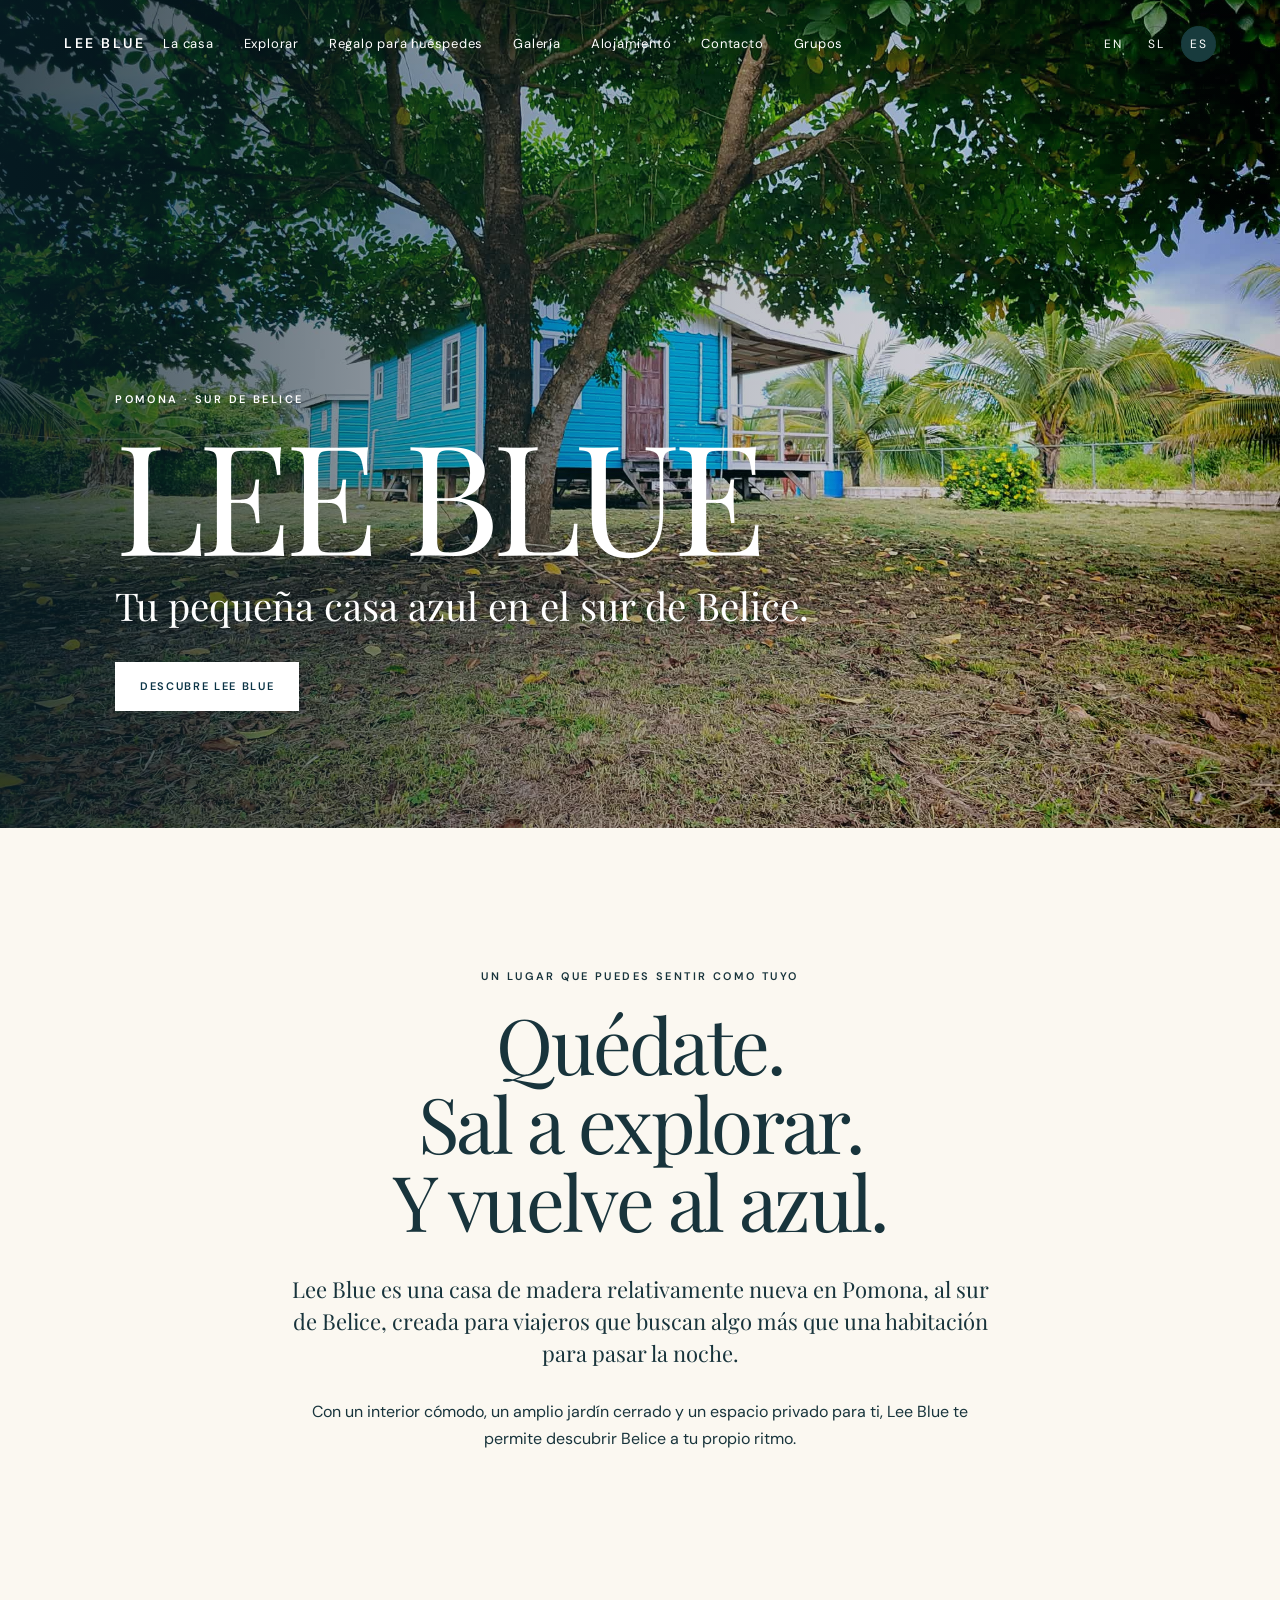
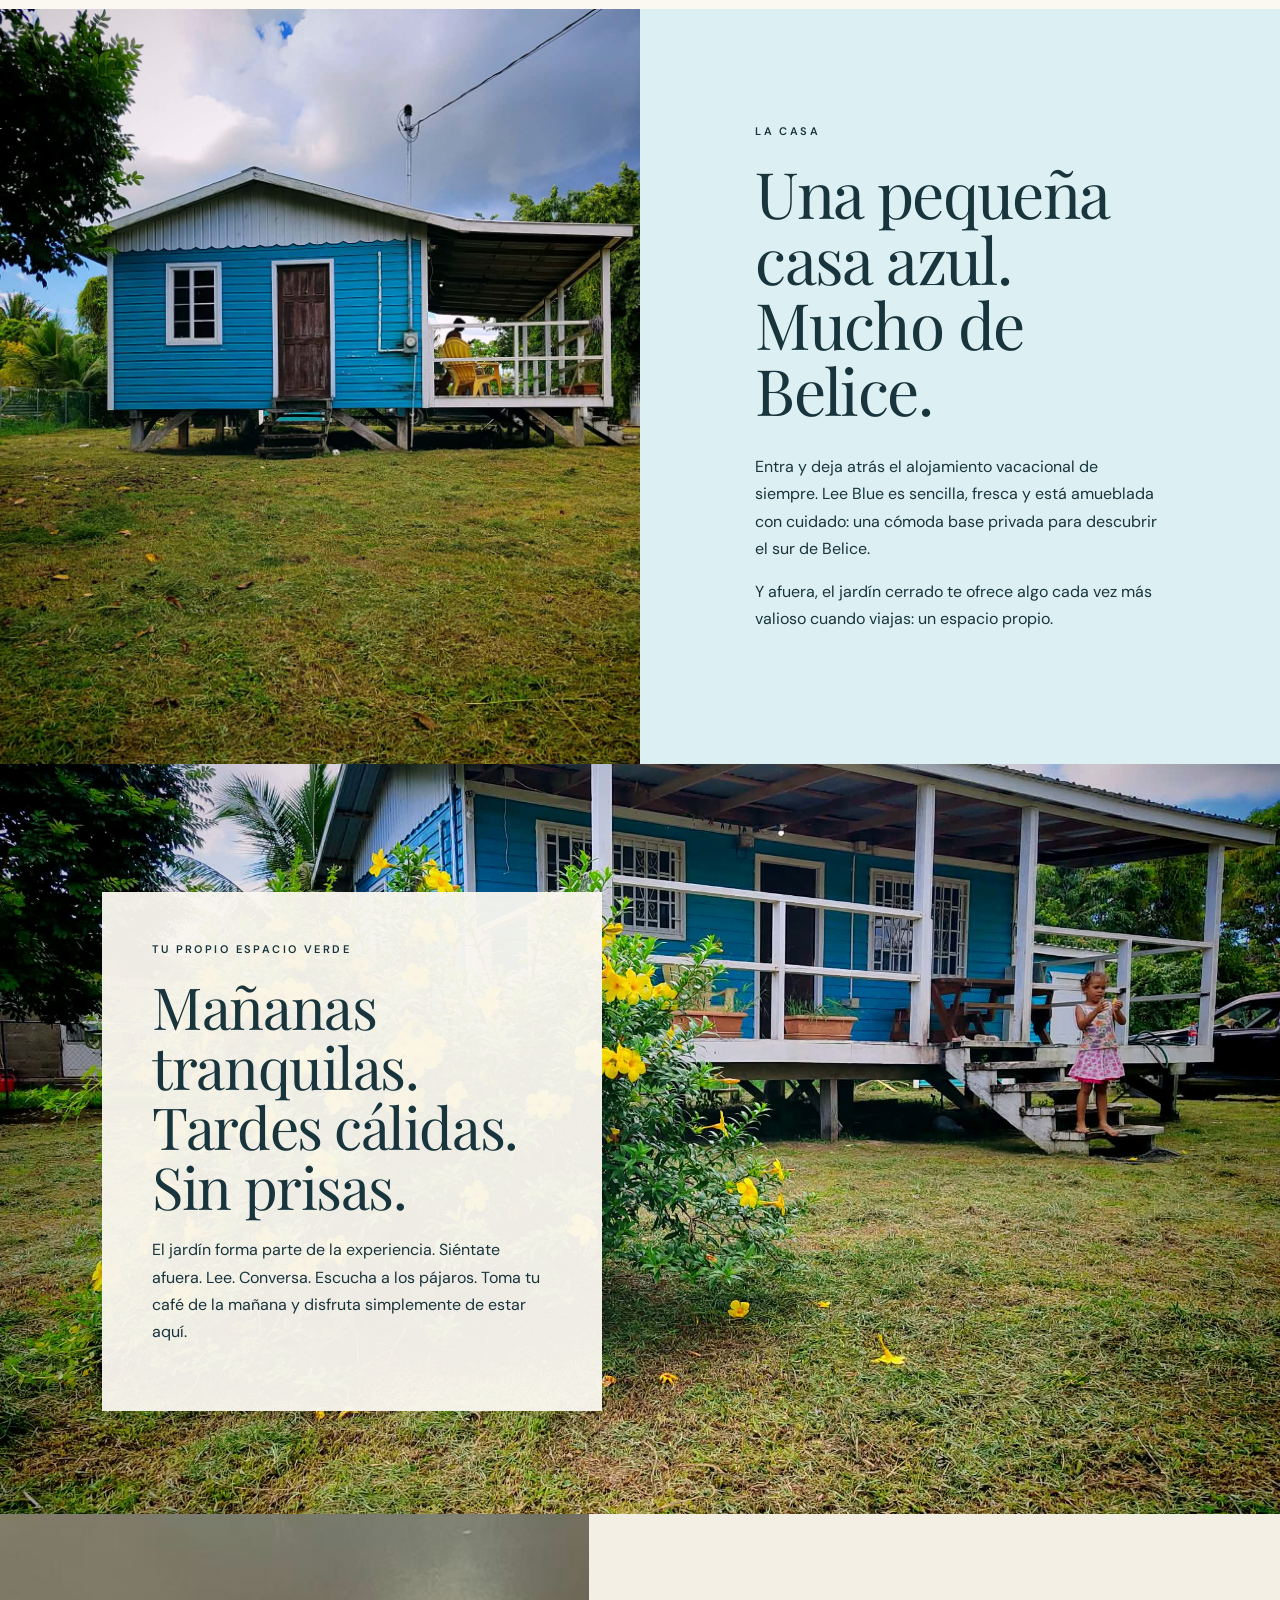
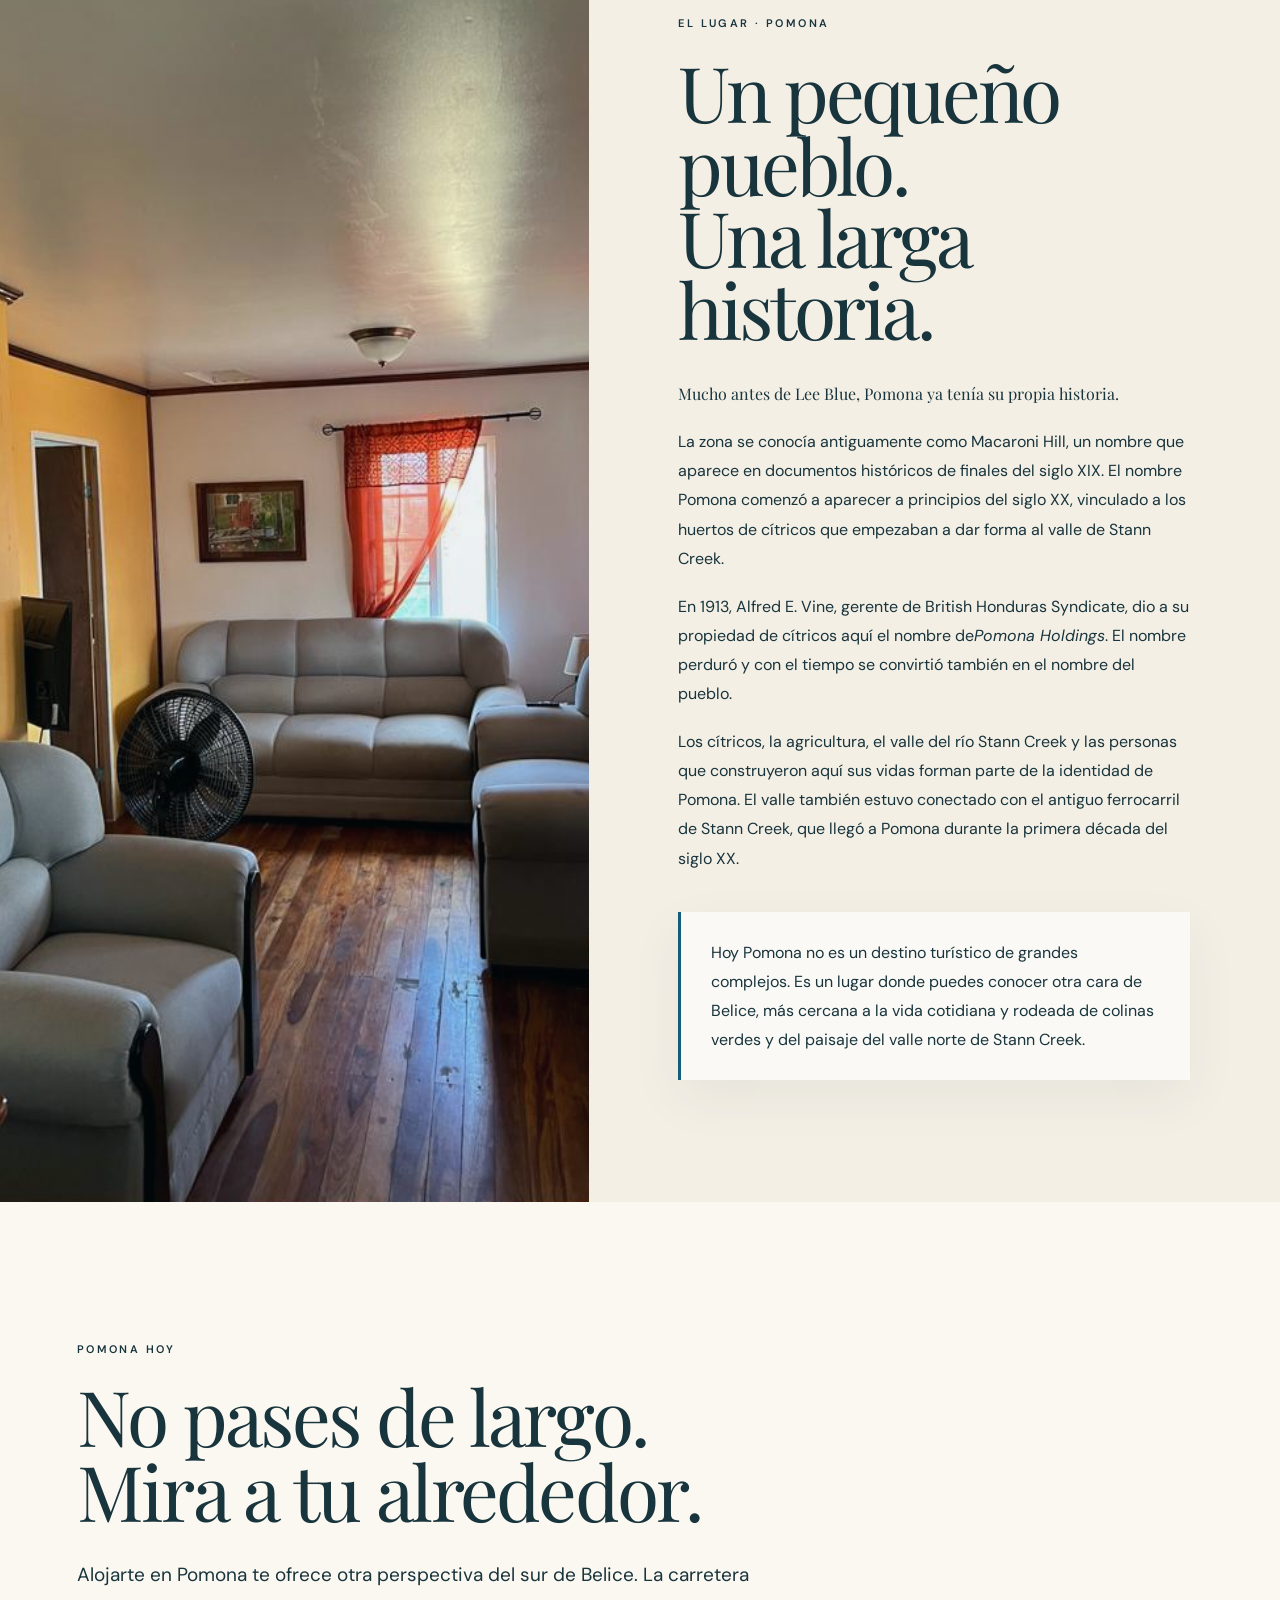
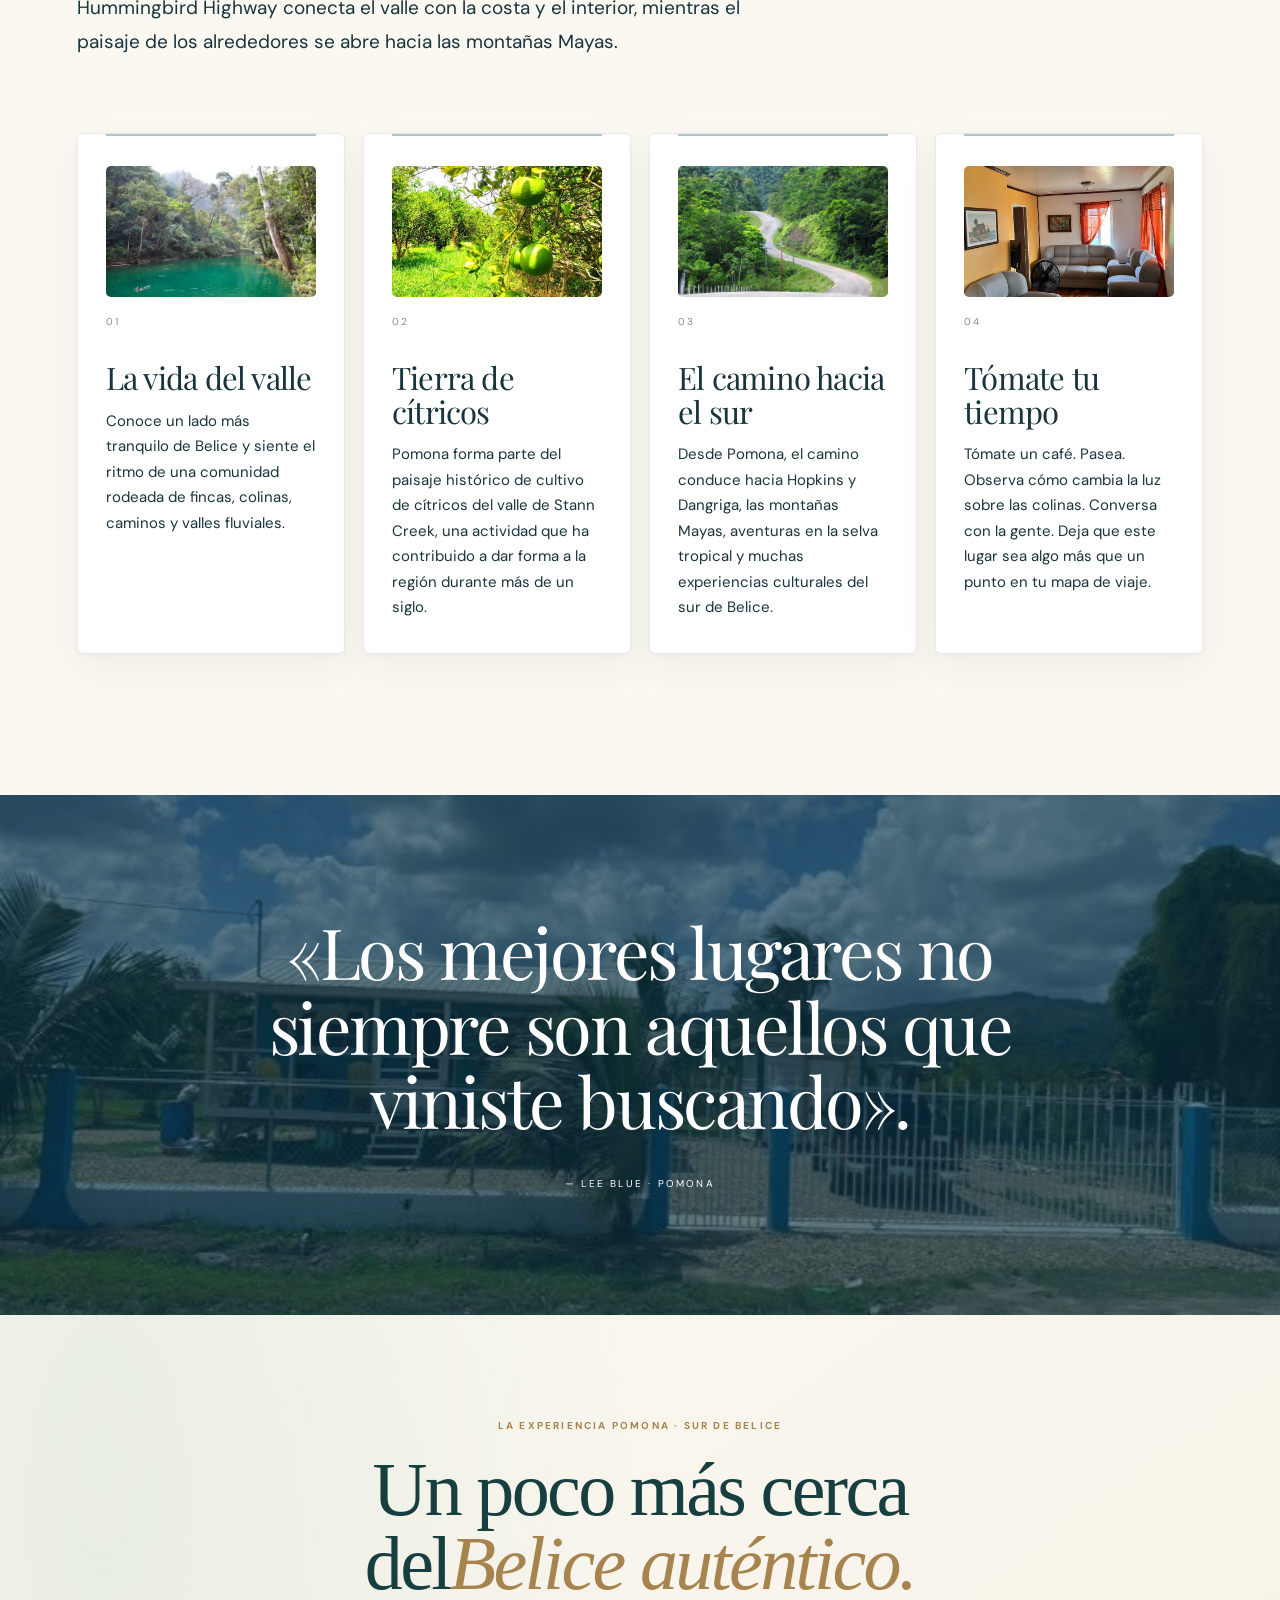
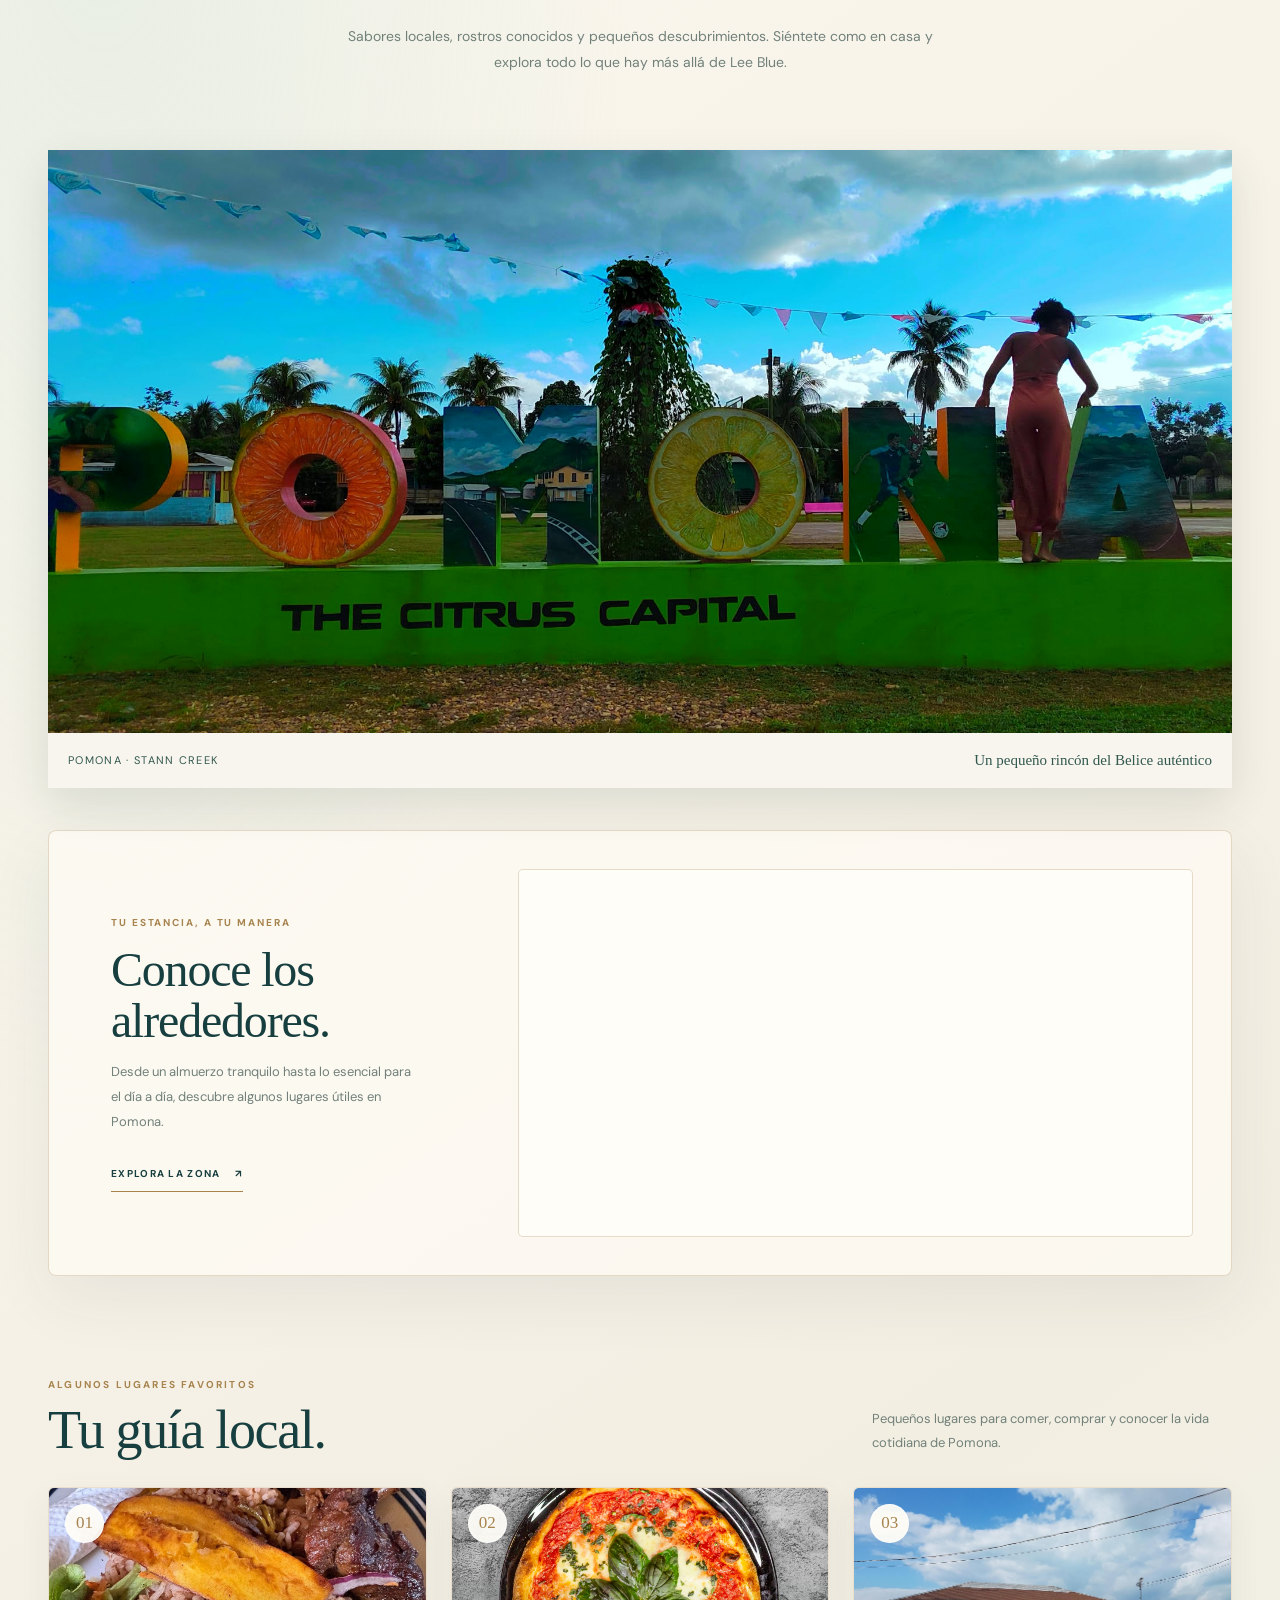
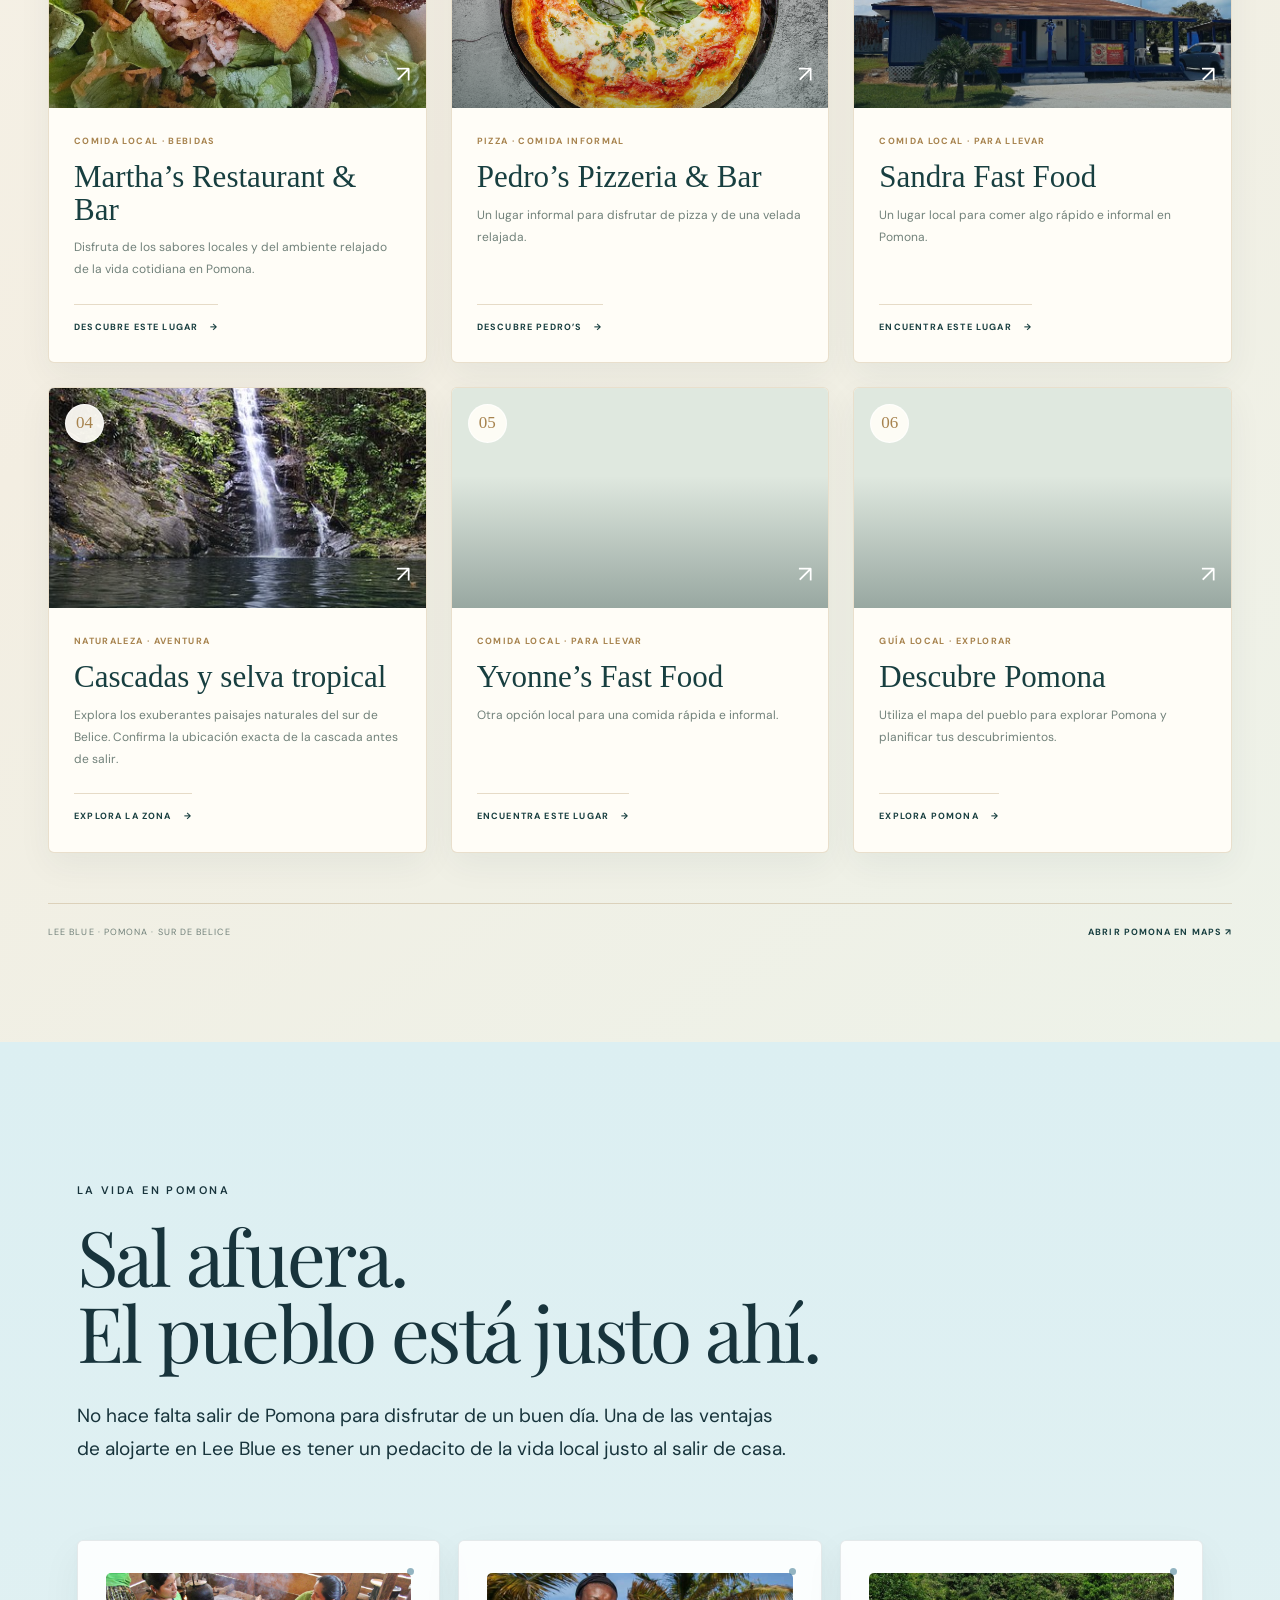
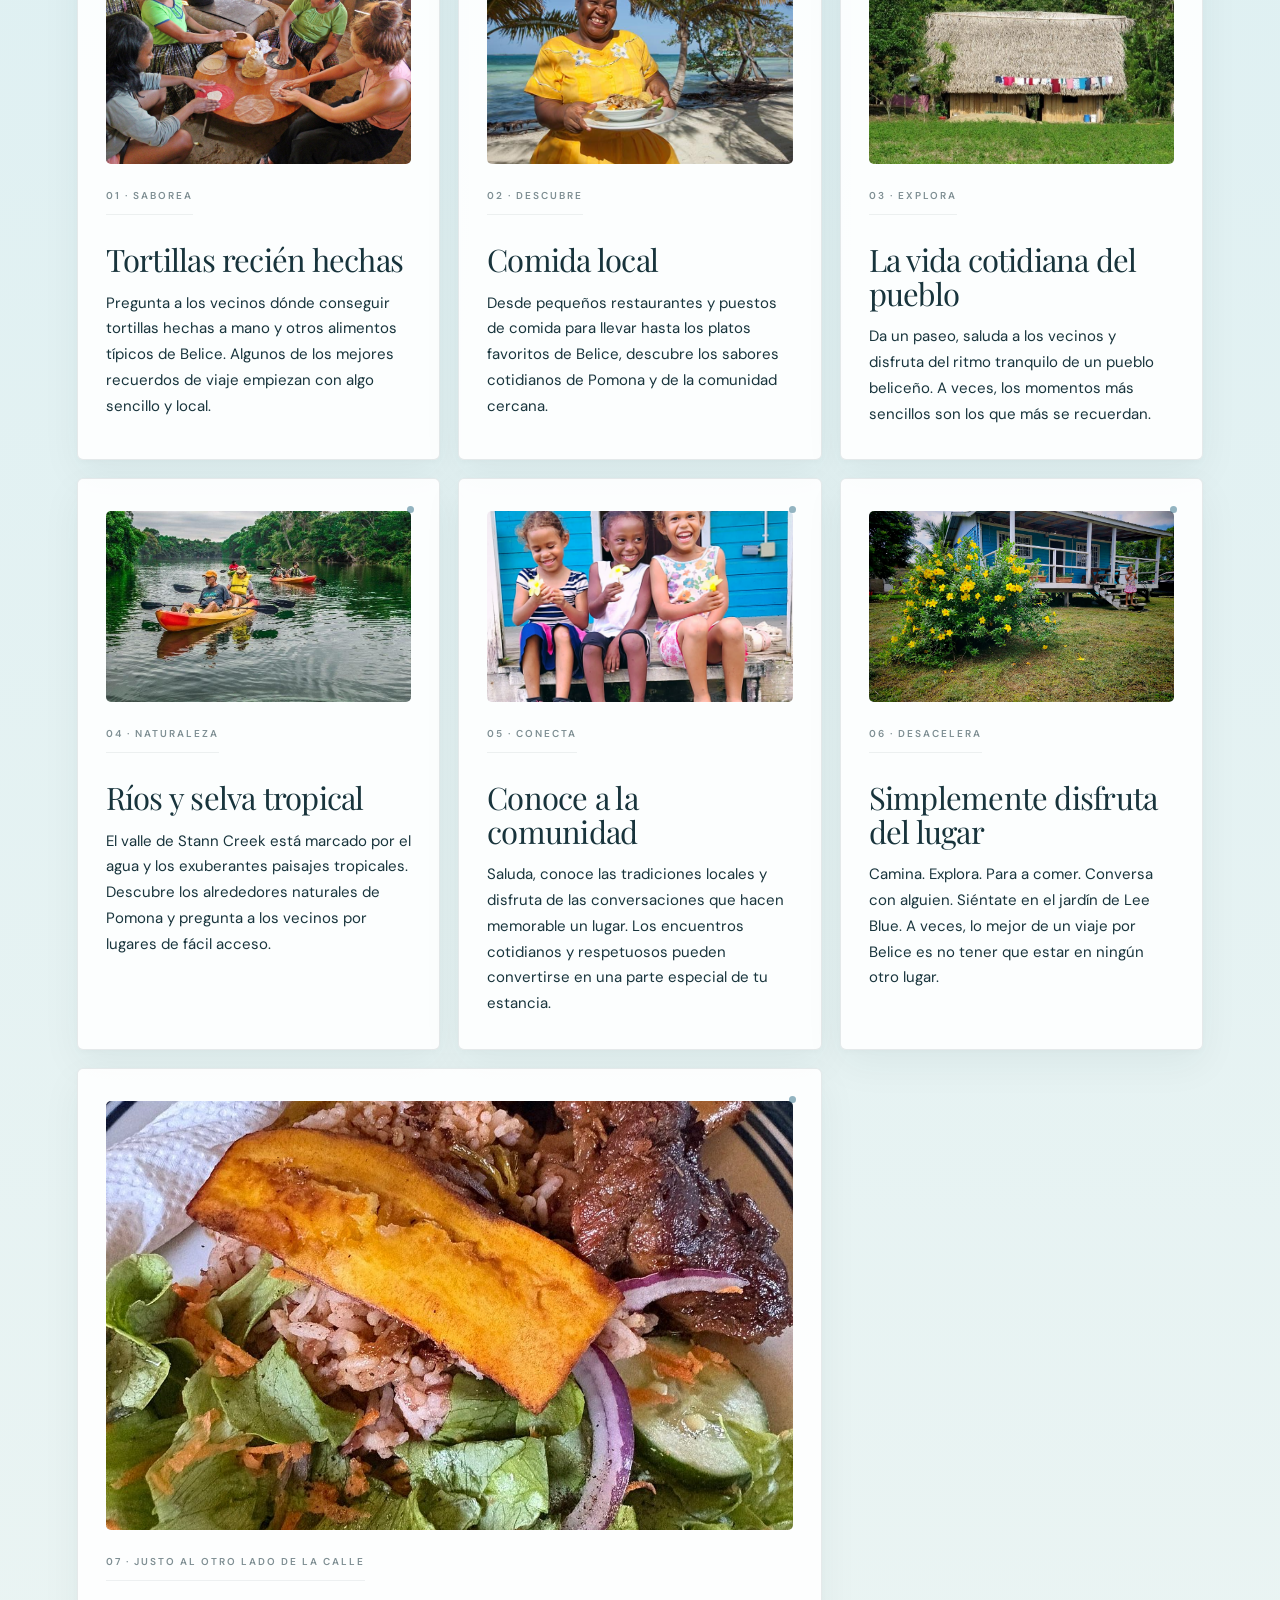
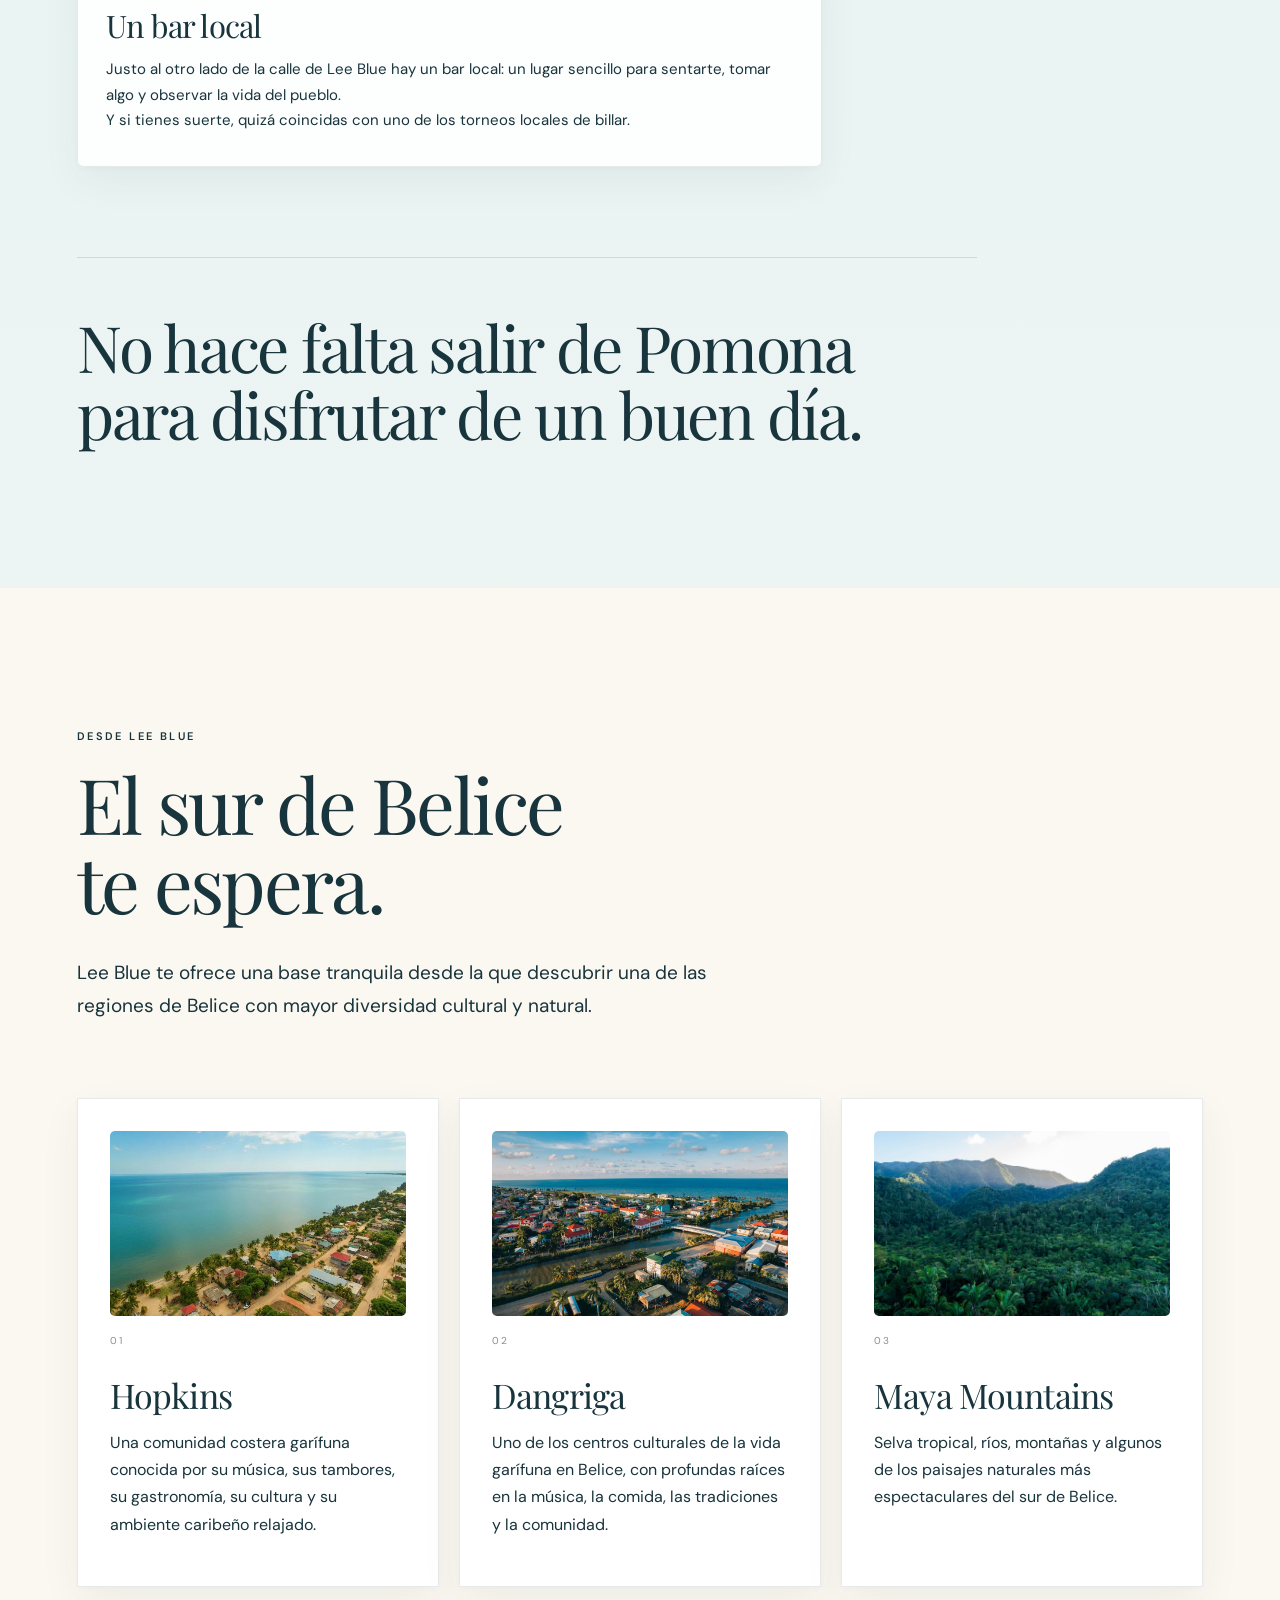
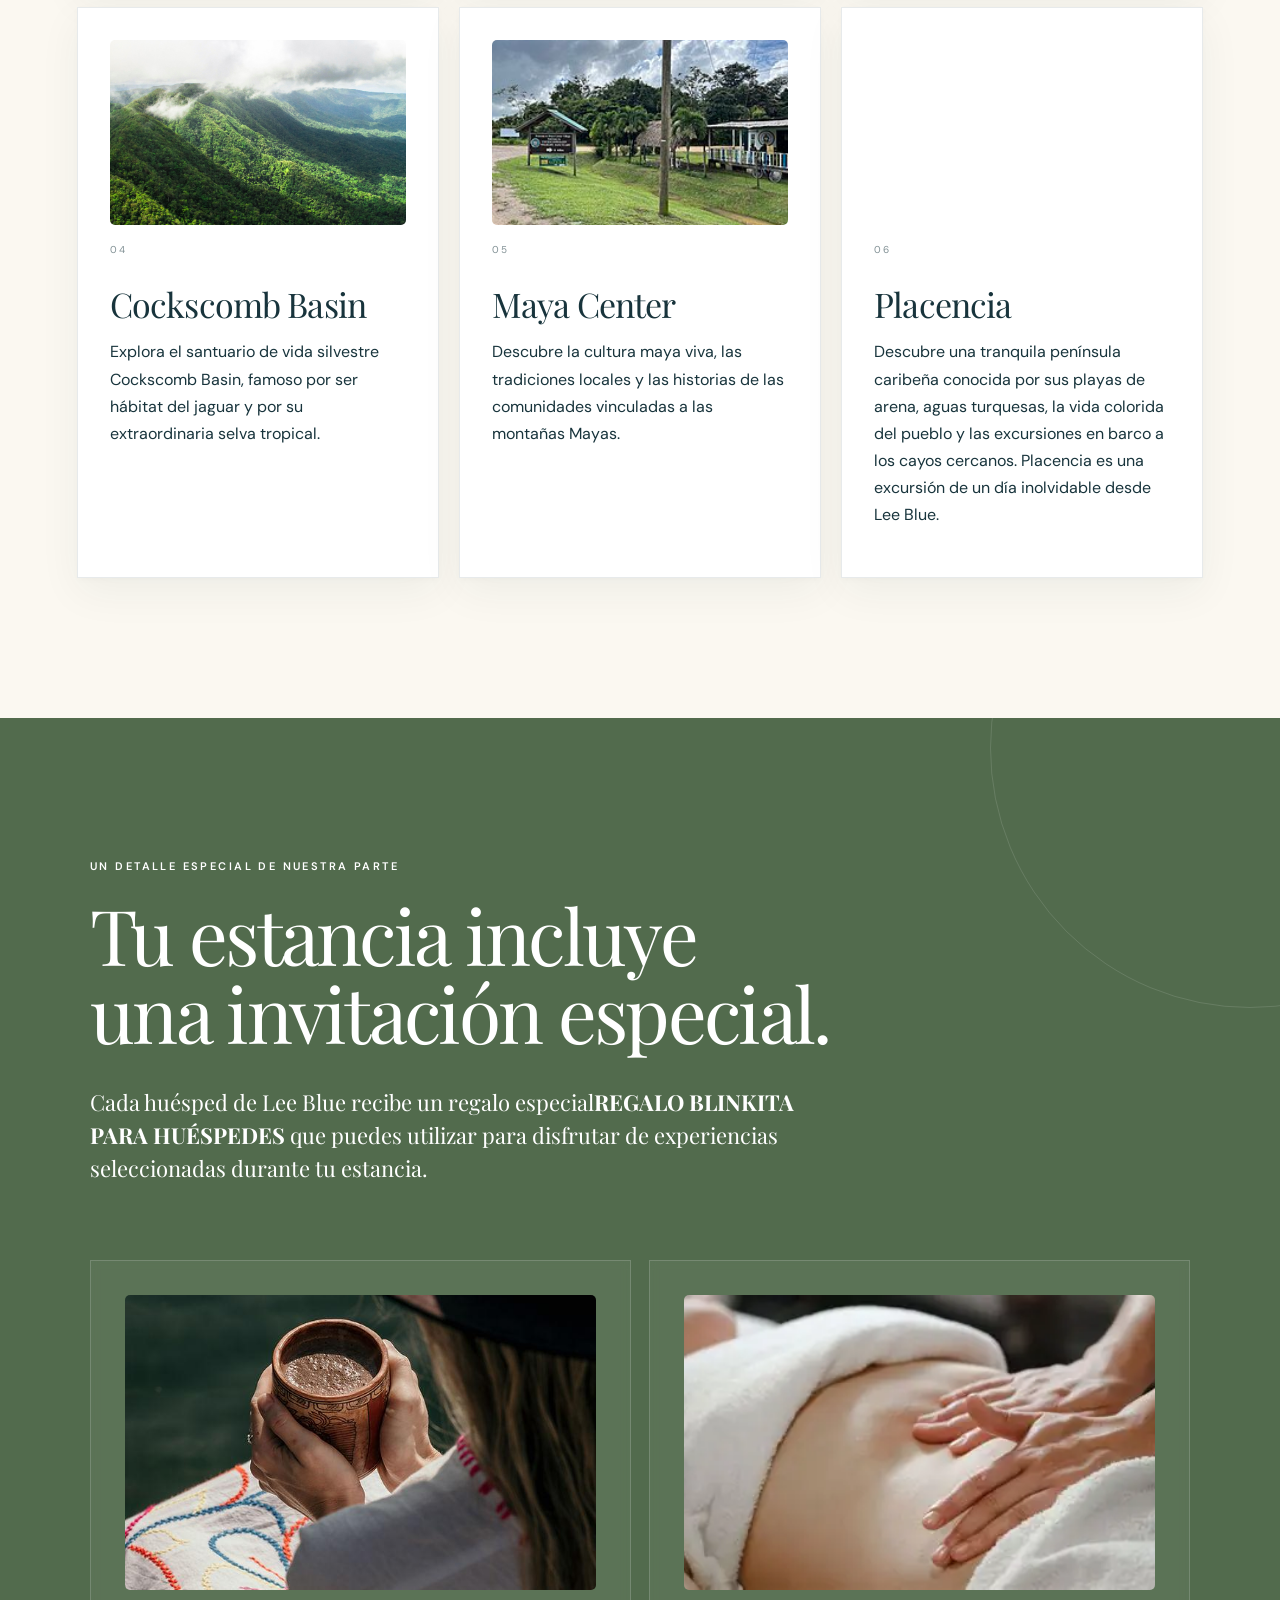
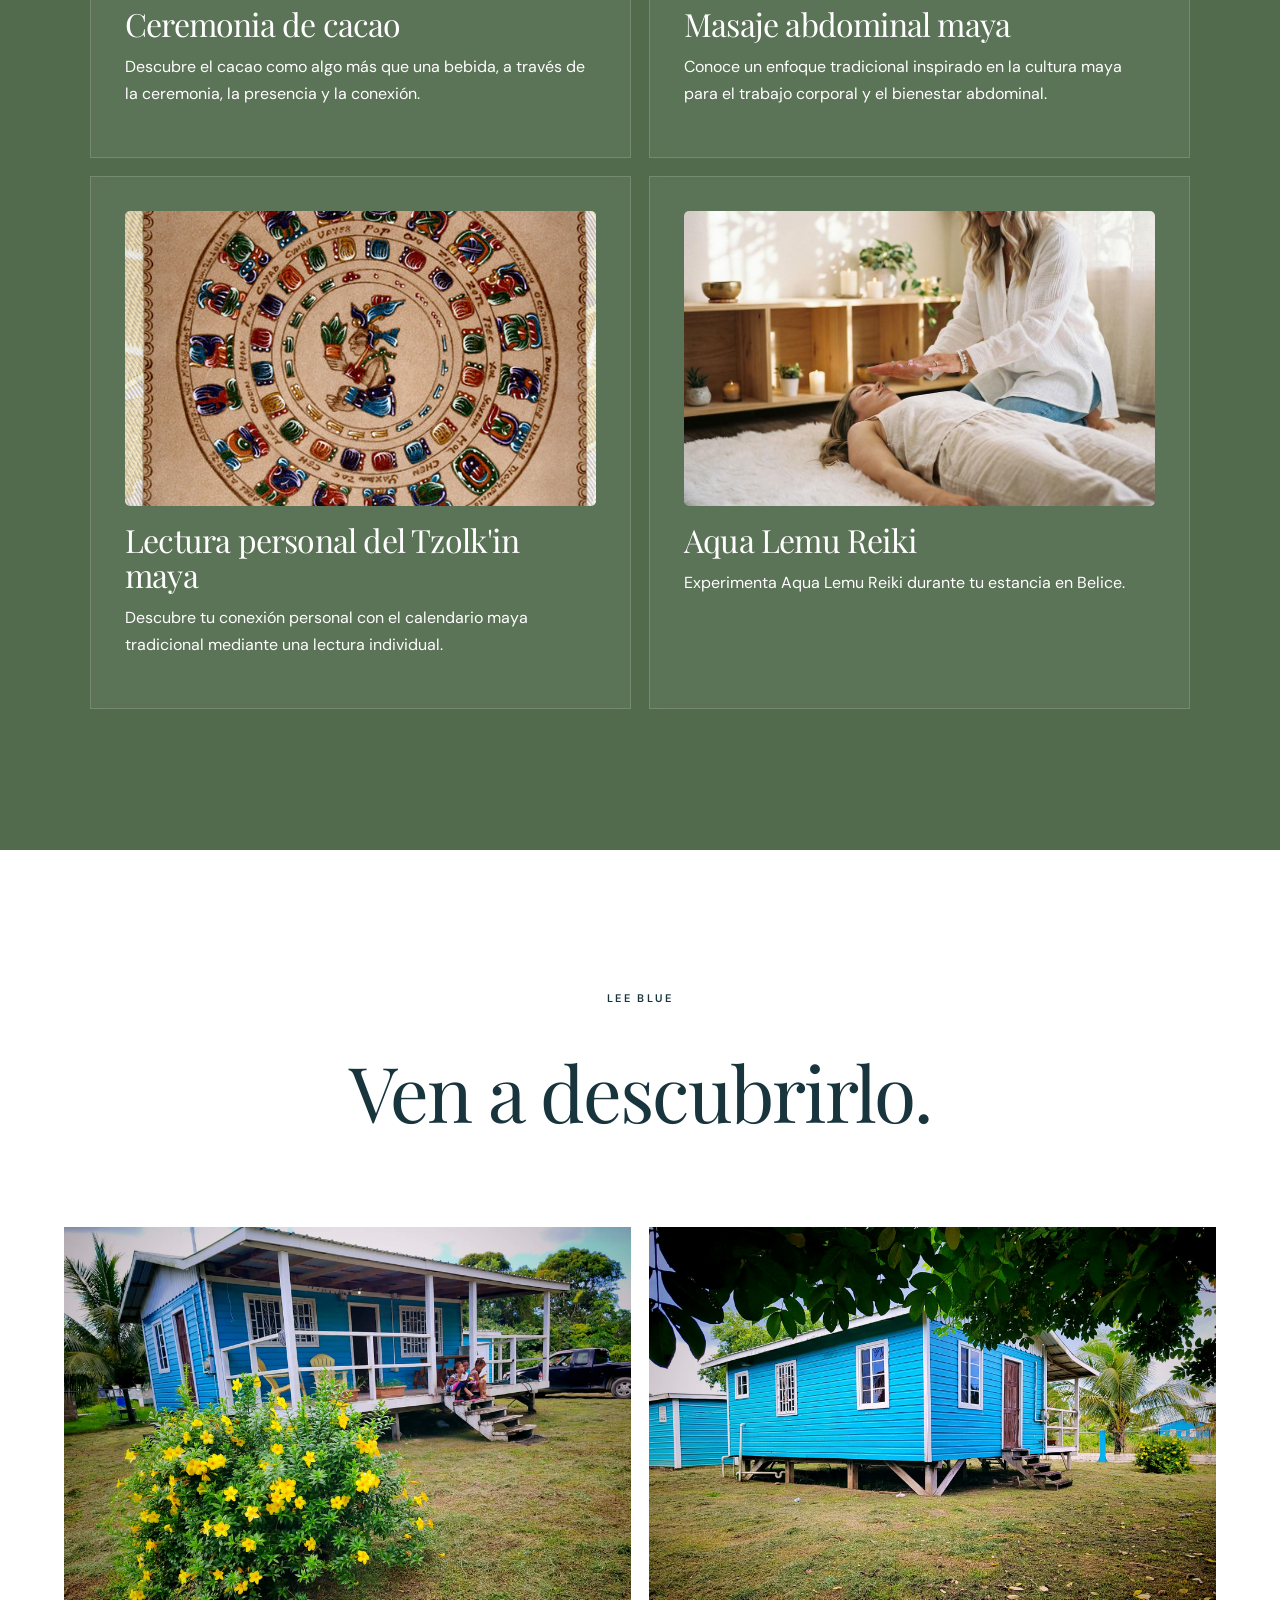
==== commit 70f3d573: "Fix image markup and prioritize hero image" ====
--- a/es/index.html
+++ b/es/index.html
@@ -49,7 +49,7 @@
 </header>
 <main>
 <section class="hero">
-<img alt="Casa Lee Blue en Pomona, al sur de Belice" src="../images/pomona1.jpg"/ decoding="async" loading="lazy">
+<img alt="Casa Lee Blue en Pomona, al sur de Belice" src="../images/pomona1.jpg"/ decoding="async" loading="eager" fetchpriority="high">
 <div class="hero-overlay">
 <p class="eyebrow">POMONA · SUR DE BELICE</p>
 <h1>LEE BLUE</h1>
@@ -105,25 +105,25 @@
 </div>
 <div class="pomona-cards">
 <article>
-<img alt="El verde valle fluvial del sur de Belice" data-auto-photo="rivervalley.jpg" loading="lazy" src="../images/rivervalley.jpg"/ decoding="async">
+<img alt="El verde valle fluvial del sur de Belice" data-auto-photo="rivervalley.jpg" src="../images/rivervalley.jpg"/ decoding="async" loading="lazy">
 <span>01</span>
 <h3>La vida del valle</h3>
 <p>Conoce un lado más tranquilo de Belice y siente el ritmo de una comunidad rodeada de fincas, colinas, caminos y valles fluviales.</p>
 </article>
 <article>
-<img alt="Zona de cultivo de cítricos en el valle de Stann Creek" data-auto-photo="citruscountry.jpg" loading="lazy" src="../images/citruscountry.jpg"/ decoding="async">
+<img alt="Zona de cultivo de cítricos en el valle de Stann Creek" data-auto-photo="citruscountry.jpg" src="../images/citruscountry.jpg"/ decoding="async" loading="lazy">
 <span>02</span>
 <h3>Tierra de cítricos</h3>
 <p>Pomona forma parte del paisaje histórico de cultivo de cítricos del valle de Stann Creek, una actividad que ha contribuido a dar forma a la región durante más de un siglo.</p>
 </article>
 <article>
-<img alt="Paisaje de Belice y camino hacia nuevos descubrimientos" data-auto-photo="belize.jpg" loading="lazy" src="../images/belize.jpg"/ decoding="async">
+<img alt="Paisaje de Belice y camino hacia nuevos descubrimientos" data-auto-photo="belize.jpg" src="../images/belize.jpg"/ decoding="async" loading="lazy">
 <span>03</span>
 <h3>El camino hacia el sur</h3>
 <p>Desde Pomona, el camino conduce hacia Hopkins y Dangriga, las montañas Mayas, aventuras en la selva tropical y muchas experiencias culturales del sur de Belice.</p>
 </article>
 <article>
-<img alt="El paisaje verde alrededor de Pomona" data-auto-photo="pomona8.jpg" loading="lazy" src="../images/pomona8.jpg"/ decoding="async">
+<img alt="El paisaje verde alrededor de Pomona" data-auto-photo="pomona8.jpg" src="../images/pomona8.jpg"/ decoding="async" loading="lazy">
 <span>04</span>
 <h3>Tómate tu tiempo</h3>
 <p>Tómate un café. Pasea. Observa cómo cambia la luz sobre las colinas. Conversa con la gente. Deja que este lugar sea algo más que un punto en tu mapa de viaje.</p>
@@ -148,7 +148,7 @@
 <p>Sabores locales, rostros conocidos y pequeños descubrimientos. Siéntete como en casa y explora todo lo que hay más allá de Lee Blue.</p>
 </header>
 <figure class="lee-pomona-sign-banner">
-<img alt="Bienvenidos a Pomona, Stann Creek, Belice" loading="lazy" src="../images/pomona-sign.jpg"/ decoding="async">
+<img alt="Bienvenidos a Pomona, Stann Creek, Belice" src="../images/pomona-sign.jpg"/ decoding="async" loading="lazy">
 <figcaption>
 <span>POMONA · STANN CREEK</span>
 <span>Un pequeño rincón del Belice auténtico</span>
@@ -177,7 +177,7 @@
 <div class="lee-guide-grid">
 <a class="lee-guide-card" href="https://www.google.com/maps/search/?api=1&amp;query=Martha's%20Restaurant%20and%20Bar%20Pomona%20Belize" rel="noopener" target="_blank">
 <div class="lee-guide-image">
-<img alt="Restaurante y bar Martha’s en Pomona, Belice" loading="lazy" src="../images/martharestaurantbar.jpg"/ decoding="async">
+<img alt="Restaurante y bar Martha’s en Pomona, Belice" src="../images/martharestaurantbar.jpg"/ decoding="async" loading="lazy">
 <span class="lee-guide-number">01</span>
 <span aria-hidden="true" class="lee-guide-arrow">↗</span>
 </div>
@@ -190,7 +190,7 @@
 </a>
 <a class="lee-guide-card" href="https://www.google.com/maps/search/?api=1&amp;query=Pedro's%20Pizzeria%20Bar%20Pomona%20Belize" rel="noopener" target="_blank">
 <div class="lee-guide-image">
-<img alt="Pizzería y bar Pedro’s en Pomona, Belice" loading="lazy" src="../images/pedro's-pizzeria.jpg"/ decoding="async">
+<img alt="Pizzería y bar Pedro’s en Pomona, Belice" src="../images/pedro's-pizzeria.jpg"/ decoding="async" loading="lazy">
 <span class="lee-guide-number">02</span>
 <span aria-hidden="true" class="lee-guide-arrow">↗</span>
 </div>
@@ -203,7 +203,7 @@
 </a>
 <a class="lee-guide-card" href="https://www.google.com/maps/search/?api=1&amp;query=Sandra%20Fast%20Food%20Pomona%20Belize" rel="noopener" target="_blank">
 <div class="lee-guide-image">
-<img alt="Sandra Fast Food en Pomona, Belice" loading="lazy" src="../images/pomona-sandrafastfood.jpg"/ decoding="async">
+<img alt="Sandra Fast Food en Pomona, Belice" src="../images/pomona-sandrafastfood.jpg"/ decoding="async" loading="lazy">
 <span class="lee-guide-number">03</span>
 <span aria-hidden="true" class="lee-guide-arrow">↗</span>
 </div>
@@ -216,7 +216,7 @@
 </a>
 <a class="lee-guide-card" href="https://www.google.com/maps/search/?api=1&amp;query=Waterfalls%20near%20Pomona%20Stann%20Creek%20Belize" rel="noopener" target="_blank">
 <div class="lee-guide-image">
-<img alt="Cascada en la zona de Pomona; ubicación exacta por confirmar" loading="lazy" src="../images/pomona-waterfalls.jpg"/ decoding="async">
+<img alt="Cascada en la zona de Pomona; ubicación exacta por confirmar" src="../images/pomona-waterfalls.jpg"/ decoding="async" loading="lazy">
 <span class="lee-guide-number">04</span>
 <span aria-hidden="true" class="lee-guide-arrow">↗</span>
 </div>
@@ -229,7 +229,7 @@
 </a>
 <a class="lee-guide-card" href="https://www.google.com/maps/search/?api=1&amp;query=Yvonne's%20Fast%20Food%20Pomona%20Belize" rel="noopener" target="_blank">
 <div class="lee-guide-image">
-<img alt="Yvonne’s Fast Food en Pomona, Belice" loading="lazy" src="../images/pomona-yvonnefastfood.jpg"/ decoding="async">
+<img alt="Yvonne’s Fast Food en Pomona, Belice" src="../images/pomona-yvonnefastfood.jpg"/ decoding="async" loading="lazy">
 <span class="lee-guide-number">05</span>
 <span aria-hidden="true" class="lee-guide-arrow">↗</span>
 </div>
@@ -242,7 +242,7 @@
 </a>
 <a class="lee-guide-card" href="https://www.google.com/maps/search/?api=1&amp;query=Pomona%20Stann%20Creek%20Belize" rel="noopener" target="_blank">
 <div class="lee-guide-image">
-<img alt="Mapa de Pomona, Belice" loading="lazy" src="../images/pomona-map.jpg"/ decoding="async">
+<img alt="Mapa de Pomona, Belice" src="../images/pomona-map.jpg"/ decoding="async" loading="lazy">
 <span class="lee-guide-number">06</span>
 <span aria-hidden="true" class="lee-guide-arrow">↗</span>
 </div>
@@ -272,43 +272,43 @@
 </div>
 <div class="pomona-life-grid">
 <article class="life-card">
-<img alt="Tortillas frescas hechas a mano" data-auto-photo="freshtortillias.jpg" loading="lazy" src="../images/freshtortillias.jpg"/ decoding="async">
+<img alt="Tortillas frescas hechas a mano" data-auto-photo="freshtortillias.jpg" src="../images/freshtortillias.jpg"/ decoding="async" loading="lazy">
 <span>01 · SABOREA</span>
 <h3>Tortillas recién hechas</h3>
 <p>Pregunta a los vecinos dónde conseguir tortillas hechas a mano y otros alimentos típicos de Belice. Algunos de los mejores recuerdos de viaje empiezan con algo sencillo y local.</p>
 </article>
 <article class="life-card">
-<img alt="Hudut beliceño, un plato tradicional local" data-auto-photo="hopkins-garifuna-hudut.jpg" loading="lazy" src="../images/hopkins-garifuna-hudut.jpg"/ decoding="async">
+<img alt="Hudut beliceño, un plato tradicional local" data-auto-photo="hopkins-garifuna-hudut.jpg" src="../images/hopkins-garifuna-hudut.jpg"/ decoding="async" loading="lazy">
 <span>02 · DESCUBRE</span>
 <h3>Comida local</h3>
 <p>Desde pequeños restaurantes y puestos de comida para llevar hasta los platos favoritos de Belice, descubre los sabores cotidianos de Pomona y de la comunidad cercana.</p>
 </article>
 <article class="life-card">
-<img alt="Vida cotidiana en un pueblo beliceño" data-auto-photo="everydayvillagelife.jpg" loading="lazy" src="../images/everydayvillagelife.jpg"/ decoding="async">
+<img alt="Vida cotidiana en un pueblo beliceño" data-auto-photo="everydayvillagelife.jpg" src="../images/everydayvillagelife.jpg"/ decoding="async" loading="lazy">
 <span>03 · EXPLORA</span>
 <h3>La vida cotidiana del pueblo</h3>
 <p>Da un paseo, saluda a los vecinos y disfruta del ritmo tranquilo de un pueblo beliceño. A veces, los momentos más sencillos son los que más se recuerdan.</p>
 </article>
 <article class="life-card">
-<img alt="Remando por un río en el Belice tropical" data-auto-photo="riverpaddling.jpg" loading="lazy" src="../images/riverpaddling.jpg"/ decoding="async">
+<img alt="Remando por un río en el Belice tropical" data-auto-photo="riverpaddling.jpg" src="../images/riverpaddling.jpg"/ decoding="async" loading="lazy">
 <span>04 · NATURALEZA</span>
 <h3>Ríos y selva tropical</h3>
 <p>El valle de Stann Creek está marcado por el agua y los exuberantes paisajes tropicales. Descubre los alrededores naturales de Pomona y pregunta a los vecinos por lugares de fácil acceso.</p>
 </article>
 <article class="life-card">
-<img alt="Niños de la comunidad de Pomona" data-auto-photo="pomona-kids.jpg" loading="lazy" src="../images/pomona-kids.jpg"/ decoding="async">
+<img alt="Niños de la comunidad de Pomona" data-auto-photo="pomona-kids.jpg" src="../images/pomona-kids.jpg"/ decoding="async" loading="lazy">
 <span>05 · CONECTA</span>
 <h3>Conoce a la comunidad</h3>
 <p>Saluda, conoce las tradiciones locales y disfruta de las conversaciones que hacen memorable un lugar. Los encuentros cotidianos y respetuosos pueden convertirse en una parte especial de tu estancia.</p>
 </article>
 <article class="life-card">
-<img alt="Jardín de Lee Blue" data-auto-photo="pomona3.jpg" loading="lazy" src="../images/pomona3.jpg"/ decoding="async">
+<img alt="Jardín de Lee Blue" data-auto-photo="pomona3.jpg" src="../images/pomona3.jpg"/ decoding="async" loading="lazy">
 <span>06 · DESACELERA</span>
 <h3>Simplemente disfruta del lugar</h3>
 <p>Camina. Explora. Para a comer. Conversa con alguien. Siéntate en el jardín de Lee Blue. A veces, lo mejor de un viaje por Belice es no tener que estar en ningún otro lugar.</p>
 </article>
 <article class="life-card life-card-wide">
-<img alt="Restaurante y bar Martha’s en Pomona" data-auto-photo="martharestaurantbar.jpg" loading="lazy" src="../images/martharestaurantbar.jpg"/ decoding="async">
+<img alt="Restaurante y bar Martha’s en Pomona" data-auto-photo="martharestaurantbar.jpg" src="../images/martharestaurantbar.jpg"/ decoding="async" loading="lazy">
 <span>07 · JUSTO AL OTRO LADO DE LA CALLE</span>
 <h3>Un bar local</h3>
 <p>Justo al otro lado de la calle de Lee Blue hay un bar local: un lugar sencillo para sentarte, tomar algo y observar la vida del pueblo.</p>
@@ -328,37 +328,37 @@
 </div>
 <div class="places">
 <article>
-<img alt="Hopkins, comunidad costera garífuna en Belice" data-auto-photo="hopkins.jpg" loading="lazy" src="../images/hopkins.jpg"/ decoding="async">
+<img alt="Hopkins, comunidad costera garífuna en Belice" data-auto-photo="hopkins.jpg" src="../images/hopkins.jpg"/ decoding="async" loading="lazy">
 <span>01</span>
 <h3>Hopkins</h3>
 <p>Una comunidad costera garífuna conocida por su música, sus tambores, su gastronomía, su cultura y su ambiente caribeño relajado.</p>
 </article>
 <article>
-<img alt="Dangriga, al sur de Belice" data-auto-photo="dangriga.jpg" loading="lazy" src="../images/dangriga.jpg"/ decoding="async">
+<img alt="Dangriga, al sur de Belice" data-auto-photo="dangriga.jpg" src="../images/dangriga.jpg"/ decoding="async" loading="lazy">
 <span>02</span>
 <h3>Dangriga</h3>
 <p>Uno de los centros culturales de la vida garífuna en Belice, con profundas raíces en la música, la comida, las tradiciones y la comunidad.</p>
 </article>
 <article>
-<img alt="Las montañas Mayas de Belice" data-auto-photo="mayamountains.jpg" loading="lazy" src="../images/mayamountains.jpg"/ decoding="async">
+<img alt="Las montañas Mayas de Belice" data-auto-photo="mayamountains.jpg" src="../images/mayamountains.jpg"/ decoding="async" loading="lazy">
 <span>03</span>
 <h3>Maya Mountains</h3>
 <p>Selva tropical, ríos, montañas y algunos de los paisajes naturales más espectaculares del sur de Belice.</p>
 </article>
 <article>
-<img alt="Paisaje de selva tropical en la zona de Cockscomb Basin, Belice" data-auto-photo="cockscombbasin.jpg" loading="lazy" src="../images/cockscombbasin.jpg"/ decoding="async">
+<img alt="Paisaje de selva tropical en la zona de Cockscomb Basin, Belice" data-auto-photo="cockscombbasin.jpg" src="../images/cockscombbasin.jpg"/ decoding="async" loading="lazy">
 <span>04</span>
 <h3>Cockscomb Basin</h3>
 <p>Explora el santuario de vida silvestre Cockscomb Basin, famoso por ser hábitat del jaguar y por su extraordinaria selva tropical.</p>
 </article>
 <article>
-<img alt="Comunidad Maya Center en el sur de Belice" data-auto-photo="mayacentre.jpg" loading="lazy" src="../images/mayacentre.jpg"/ decoding="async">
+<img alt="Comunidad Maya Center en el sur de Belice" data-auto-photo="mayacentre.jpg" src="../images/mayacentre.jpg"/ decoding="async" loading="lazy">
 <span>05</span>
 <h3>Maya Center</h3>
 <p>Descubre la cultura maya viva, las tradiciones locales y las historias de las comunidades vinculadas a las montañas Mayas.</p>
 </article>
 <article>
-<img alt="Península de Placencia en la costa caribeña de Belice" data-auto-photo="placencia.jpg" loading="lazy" src="../images/placencia.jpg"/ decoding="async">
+<img alt="Península de Placencia en la costa caribeña de Belice" data-auto-photo="placencia.jpg" src="../images/placencia.jpg"/ decoding="async" loading="lazy">
 <span>06</span>
 <h3>Placencia</h3>
 <p>Descubre una tranquila península caribeña conocida por sus playas de arena, aguas turquesas, la vida colorida del pueblo y las excursiones en barco a los cayos cercanos. Placencia es una excursión de un día inolvidable desde Lee Blue.</p>
@@ -372,22 +372,22 @@
 <p class="bonus-intro">Cada huésped de Lee Blue recibe un regalo especial<strong>REGALO BLINKITA PARA HUÉSPEDES</strong> que puedes utilizar para disfrutar de experiencias seleccionadas durante tu estancia.</p>
 <div class="experiences">
 <div>
-<img alt="Experiencia de ceremonia de cacao" data-auto-photo="ceremonialcacao.jpg" loading="lazy" src="../images/ceremonialcacao.jpg"/ decoding="async">
+<img alt="Experiencia de ceremonia de cacao" data-auto-photo="ceremonialcacao.jpg" src="../images/ceremonialcacao.jpg"/ decoding="async" loading="lazy">
 <h3>Ceremonia de cacao</h3>
 <p>Descubre el cacao como algo más que una bebida, a través de la ceremonia, la presencia y la conexión.</p>
 </div>
 <div>
-<img alt="Experiencia de masaje abdominal maya" data-auto-photo="mayaabdominalmassage.webp" loading="lazy" src="../images/mayaabdominalmassage.webp"/ decoding="async">
+<img alt="Experiencia de masaje abdominal maya" data-auto-photo="mayaabdominalmassage.webp" src="../images/mayaabdominalmassage.webp"/ decoding="async" loading="lazy">
 <h3>Masaje abdominal maya</h3>
 <p>Conoce un enfoque tradicional inspirado en la cultura maya para el trabajo corporal y el bienestar abdominal.</p>
 </div>
 <div>
-<img alt="Lectura personal del Tzolk’in maya tradicional" data-auto-photo="mayatzolkinreading.jpg" loading="lazy" src="../images/mayatzolkinreading.jpg"/ decoding="async">
+<img alt="Lectura personal del Tzolk’in maya tradicional" data-auto-photo="mayatzolkinreading.jpg" src="../images/mayatzolkinreading.jpg"/ decoding="async" loading="lazy">
 <h3>Lectura personal del Tzolk'in maya</h3>
 <p>Descubre tu conexión personal con el calendario maya tradicional mediante una lectura individual.</p>
 </div>
 <div>
-<img alt="Experiencia Aqua Lemu Reiki" data-auto-photo="aqualemureiki.jpg" loading="lazy" src="../images/aqualemureiki.jpg"/ decoding="async">
+<img alt="Experiencia Aqua Lemu Reiki" data-auto-photo="aqualemureiki.jpg" src="../images/aqualemureiki.jpg"/ decoding="async" loading="lazy">
 <h3>Aqua Lemu Reiki</h3>
 <p>Experimenta Aqua Lemu Reiki durante tu estancia en Belice.</p>
 </div>
@@ -404,8 +404,8 @@
 <img alt="Lee Blue" src="../images/pomona5.jpg"/ decoding="async" loading="lazy">
 <img alt="Lee Blue" src="../images/pomona6.jpg"/ decoding="async" loading="lazy">
 <img alt="Lee Blue" src="../images/pomona7.jpg"/ decoding="async" loading="lazy">
-<img alt="Niños de Pomona" loading="lazy" src="../images/pomona-kids.jpg"/ decoding="async">
-<img alt="Lee Blue" loading="lazy" src="../images/pomona1.jpg"/ decoding="async">
+<img alt="Niños de Pomona" src="../images/pomona-kids.jpg"/ decoding="async" loading="lazy">
+<img alt="Lee Blue" src="../images/pomona1.jpg"/ decoding="async" loading="lazy">
 <img alt="Lee Blue" src="../images/pomona8.jpg"/ decoding="async" loading="lazy">
 </div>
 </section>
@@ -423,16 +423,16 @@
 <p class="retreat-lead">No es solo un lugar donde alojarse. Es una experiencia cuidadosamente diseñada que conecta el tiempo, la cultura, la naturaleza y la sabiduría del cuerpo.</p>
 <p>Lee Blue es una base tropical privada en Pomona para viajes íntimos en grupo, encuentros especiales y retiros cuidadosamente diseñados. Trae a tus propios facilitadores y programa, o consulta por una experiencia exclusiva creada junto a anfitriones y profesionales locales.</p>
 <a class="retreat-cta" href="#contact">CONSULTAR POR UN RETIRO PRIVADO <span aria-hidden="true">↗</span></a><p class="retreat-note">Cada retiro se planifica de forma individual. Las fechas, el tamaño del grupo, los servicios y el precio final se confirman mediante una propuesta personalizada.</p></div>
-<div class="retreat-hero-visual"><img class="retreat-image-main" src="../images/mayatzolkinreading.jpg" alt="Lectura personal del calendario maya tradicional Tzolk'in" loading="lazy"/ decoding="async"><div class="retreat-image-stack"><img src="../images/ceremonialcacao.jpg" alt="Encuentro de cacao" loading="lazy"/ decoding="async"><img src="../images/mayamountains.jpg" alt="Las montañas mayas de Belice" loading="lazy"/ decoding="async"></div><span class="retreat-image-caption">UNA FORMA DIFERENTE DE VIVIR BELICE</span></div>
+<div class="retreat-hero-visual"><img class="retreat-image-main" src="../images/mayatzolkinreading.jpg" alt="Lectura personal del calendario maya tradicional Tzolk'in"/ decoding="async" loading="lazy"><div class="retreat-image-stack"><img src="../images/ceremonialcacao.jpg" alt="Encuentro de cacao"/ decoding="async" loading="lazy"><img src="../images/mayamountains.jpg" alt="Las montañas mayas de Belice"/ decoding="async" loading="lazy"></div><span class="retreat-image-caption">UNA FORMA DIFERENTE DE VIVIR BELICE</span></div>
 </div>
 <div class="retreat-divider"><span>CUATRO FORMAS DE VIVIR LEE BLUE</span></div>
 <div class="retreat-offer-grid">
-<article class="retreat-offer retreat-offer-featured" id="living-time-retreat"><img src="../images/mayatzolkinreading.jpg" alt="Lectura personal del Tzolk'in maya tradicional" loading="lazy"/ decoding="async"><div class="retreat-offer-body"><span class="retreat-offer-label">EXPERIENCIA EXCLUSIVA · 7 DÍAS / 6 NOCHES</span><h3>The Living Time Retreat</h3><p>Un viaje en grupo pequeño a través del calendario maya Tzolk'in de 260 días, el cacao, la conexión con el cuerpo, los conocimientos tradicionales sobre plantas y la cultura y naturaleza del sur de Belice.</p><ul><li>Introducción personal al Tzolk'in y lecturas individuales</li><li>Encuentro de cacao y reflexión</li><li>Sesiones individuales de masaje abdominal maya, previa coordinación</li><li>Conocimientos tradicionales sobre plantas y baño herbal opcional</li><li>Hopkins, costa caribeña y Aqua Lemu Reiki opcional</li></ul><p class="retreat-investment">Propuesta personalizada · Precio a consultar</p><a href="#contact" class="retreat-text-link">CONSULTAR POR EL RETIRO EXCLUSIVO <span aria-hidden="true">→</span></a></div></article>
-<article class="retreat-offer"><img src="../images/mayaabdominalmassage.webp" alt="Experiencia de masaje abdominal maya" loading="lazy"/ decoding="async"><div class="retreat-offer-body"><span class="retreat-offer-label">VIAJE PRIVADO · PERSONALIZADO</span><h3>Maya &amp; Body Wisdom</h3><p>Una estancia más personal para individuos o parejas que desean dedicar tiempo a sí mismos, con sesiones seleccionadas según sus fechas, necesidades e intereses.</p><ul><li>Lectura del Tzolk'in maya tradicional</li><li>Masaje abdominal maya, sujeto a valoración de idoneidad</li><li>Cacao y prácticas de reflexión personal</li><li>Experiencias herbales y baños espirituales por acuerdo</li></ul><p class="retreat-investment">Diseñado según tu estancia · Precio a consultar</p><a href="#contact" class="retreat-text-link">CONSULTAR POR UN VIAJE PRIVADO <span aria-hidden="true">→</span></a></div></article>
-<article class="retreat-offer"><img src="../images/aqualemureiki.jpg" alt="Experiencia Aqua Lemu Reiki junto al mar Caribe" loading="lazy"/ decoding="async"><div class="retreat-offer-body"><span class="retreat-offer-label">PARA FACILITADORES Y ORGANIZADORES</span><h3>Organiza tu propio retiro</h3><p>Trae a tus propios maestros, facilitadores y programa. Lee Blue puede ofrecer el alojamiento acordado y el uso de la propiedad como base para un grupo privado pequeño.</p><ul><li>Alojamiento privado para grupos en Pomona</li><li>Espacio de jardín para reuniones, previa coordinación</li><li>Profesionales y experiencias locales opcionales</li><li>Comida local, visitas culturales y excursiones por acuerdo</li></ul><p class="retreat-investment">Propuesta exclusiva para grupos · Precio a consultar</p><a href="#contact" class="retreat-text-link">HABLEMOS DE TU RETIRO <span aria-hidden="true">→</span></a></div></article>
-<article class="retreat-offer"><img src="../images/mayacentre.jpg" alt="Aprendizaje cultural y tradiciones locales de Belice" loading="lazy"/ decoding="async"><div class="retreat-offer-body"><span class="retreat-offer-label">CULTURA LOCAL · PREVIA COORDINACIÓN</span><h3>Experiencia cultural maya y garífuna</h3><p>Descubre las culturas vivas de Belice compartiendo tiempo con anfitriones mayas y garífunas locales. Cada experiencia se prepara junto con las personas que la comparten y, según su disponibilidad, puede incluir comida, relatos, música, percusión, artesanía o una visita comunitaria.</p><ul><li>Conoce a anfitriones locales y escucha sus historias</li><li>Descubre la comida, la música y las tradiciones que desean compartir</li><li>Elige una visita cultural según tus intereses</li><li>Experiencias respetuosas en grupos pequeños y organizadas con antelación</li></ul><p class="retreat-investment">Experiencia con anfitriones locales · Precio a consultar</p><a href="#contact" class="retreat-text-link">CONSULTAR EXPERIENCIAS CULTURALES <span aria-hidden="true">→</span></a></div></article>
-</div>
-<div class="retreat-experience-strip"><div><img src="../images/ceremonialcacao.jpg" alt="Experiencia de cacao" loading="lazy"/ decoding="async"><span>CACAO Y CONEXIÓN</span></div><div><img src="../images/mayaabdominalmassage.webp" alt="Masaje abdominal maya" loading="lazy"/ decoding="async"><span>SABIDURÍA DEL CUERPO</span></div><div><img src="../images/mayacentre.jpg" alt="Conocimiento cultural maya" loading="lazy"/ decoding="async"><span>CONOCIMIENTO MAYA</span></div><div><img src="../images/aqualemureiki.jpg" alt="Aqua Lemu Reiki" loading="lazy"/ decoding="async"><span>BIENESTAR CARIBEÑO</span></div></div>
+<article class="retreat-offer retreat-offer-featured" id="living-time-retreat"><img src="../images/mayatzolkinreading.jpg" alt="Lectura personal del Tzolk'in maya tradicional"/ decoding="async" loading="lazy"><div class="retreat-offer-body"><span class="retreat-offer-label">EXPERIENCIA EXCLUSIVA · 7 DÍAS / 6 NOCHES</span><h3>The Living Time Retreat</h3><p>Un viaje en grupo pequeño a través del calendario maya Tzolk'in de 260 días, el cacao, la conexión con el cuerpo, los conocimientos tradicionales sobre plantas y la cultura y naturaleza del sur de Belice.</p><ul><li>Introducción personal al Tzolk'in y lecturas individuales</li><li>Encuentro de cacao y reflexión</li><li>Sesiones individuales de masaje abdominal maya, previa coordinación</li><li>Conocimientos tradicionales sobre plantas y baño herbal opcional</li><li>Hopkins, costa caribeña y Aqua Lemu Reiki opcional</li></ul><p class="retreat-investment">Propuesta personalizada · Precio a consultar</p><a href="#contact" class="retreat-text-link">CONSULTAR POR EL RETIRO EXCLUSIVO <span aria-hidden="true">→</span></a></div></article>
+<article class="retreat-offer"><img src="../images/mayaabdominalmassage.webp" alt="Experiencia de masaje abdominal maya"/ decoding="async" loading="lazy"><div class="retreat-offer-body"><span class="retreat-offer-label">VIAJE PRIVADO · PERSONALIZADO</span><h3>Maya &amp; Body Wisdom</h3><p>Una estancia más personal para individuos o parejas que desean dedicar tiempo a sí mismos, con sesiones seleccionadas según sus fechas, necesidades e intereses.</p><ul><li>Lectura del Tzolk'in maya tradicional</li><li>Masaje abdominal maya, sujeto a valoración de idoneidad</li><li>Cacao y prácticas de reflexión personal</li><li>Experiencias herbales y baños espirituales por acuerdo</li></ul><p class="retreat-investment">Diseñado según tu estancia · Precio a consultar</p><a href="#contact" class="retreat-text-link">CONSULTAR POR UN VIAJE PRIVADO <span aria-hidden="true">→</span></a></div></article>
+<article class="retreat-offer"><img src="../images/aqualemureiki.jpg" alt="Experiencia Aqua Lemu Reiki junto al mar Caribe"/ decoding="async" loading="lazy"><div class="retreat-offer-body"><span class="retreat-offer-label">PARA FACILITADORES Y ORGANIZADORES</span><h3>Organiza tu propio retiro</h3><p>Trae a tus propios maestros, facilitadores y programa. Lee Blue puede ofrecer el alojamiento acordado y el uso de la propiedad como base para un grupo privado pequeño.</p><ul><li>Alojamiento privado para grupos en Pomona</li><li>Espacio de jardín para reuniones, previa coordinación</li><li>Profesionales y experiencias locales opcionales</li><li>Comida local, visitas culturales y excursiones por acuerdo</li></ul><p class="retreat-investment">Propuesta exclusiva para grupos · Precio a consultar</p><a href="#contact" class="retreat-text-link">HABLEMOS DE TU RETIRO <span aria-hidden="true">→</span></a></div></article>
+<article class="retreat-offer"><img src="../images/mayacentre.jpg" alt="Aprendizaje cultural y tradiciones locales de Belice"/ decoding="async" loading="lazy"><div class="retreat-offer-body"><span class="retreat-offer-label">CULTURA LOCAL · PREVIA COORDINACIÓN</span><h3>Experiencia cultural maya y garífuna</h3><p>Descubre las culturas vivas de Belice compartiendo tiempo con anfitriones mayas y garífunas locales. Cada experiencia se prepara junto con las personas que la comparten y, según su disponibilidad, puede incluir comida, relatos, música, percusión, artesanía o una visita comunitaria.</p><ul><li>Conoce a anfitriones locales y escucha sus historias</li><li>Descubre la comida, la música y las tradiciones que desean compartir</li><li>Elige una visita cultural según tus intereses</li><li>Experiencias respetuosas en grupos pequeños y organizadas con antelación</li></ul><p class="retreat-investment">Experiencia con anfitriones locales · Precio a consultar</p><a href="#contact" class="retreat-text-link">CONSULTAR EXPERIENCIAS CULTURALES <span aria-hidden="true">→</span></a></div></article>
+</div>
+<div class="retreat-experience-strip"><div><img src="../images/ceremonialcacao.jpg" alt="Experiencia de cacao"/ decoding="async" loading="lazy"><span>CACAO Y CONEXIÓN</span></div><div><img src="../images/mayaabdominalmassage.webp" alt="Masaje abdominal maya"/ decoding="async" loading="lazy"><span>SABIDURÍA DEL CUERPO</span></div><div><img src="../images/mayacentre.jpg" alt="Conocimiento cultural maya"/ decoding="async" loading="lazy"><span>CONOCIMIENTO MAYA</span></div><div><img src="../images/aqualemureiki.jpg" alt="Aqua Lemu Reiki"/ decoding="async" loading="lazy"><span>BIENESTAR CARIBEÑO</span></div></div>
 <div class="retreat-camping-band" id="group-stays"><div><span class="retreat-offer-label">MÁS ESPACIO PARA COMPARTIR</span><h3>Espacio para todo el grupo.</h3><p>La casa admite hasta cuatro huéspedes. Los huéspedes adicionales pueden acampar en el jardín únicamente cuando se reserva la casa completa. Pueden traer su propia tienda o consultar la disponibilidad de tiendas. La capacidad del grupo y las instalaciones se confirman individualmente.</p></div><div class="retreat-camping-price"><strong>25 USD</strong><span>por campista adicional · por noche</span><small>El camping es un suplemento, no una reserva independiente.</small></div></div>
 <p class="retreat-disclaimer">Las experiencias, profesionales y actividades están sujetas a disponibilidad, acuerdo previo, idoneidad y consentimiento. El transporte, las comidas, las entradas y las excursiones se cotizan por separado, salvo que se incluyan en una propuesta escrita. Los masajes, las experiencias herbales y Reiki son actividades complementarias de bienestar, no tratamientos médicos. Las experiencias culturales se organizan con respeto y en colaboración con anfitriones locales.</p>
 </div></section>
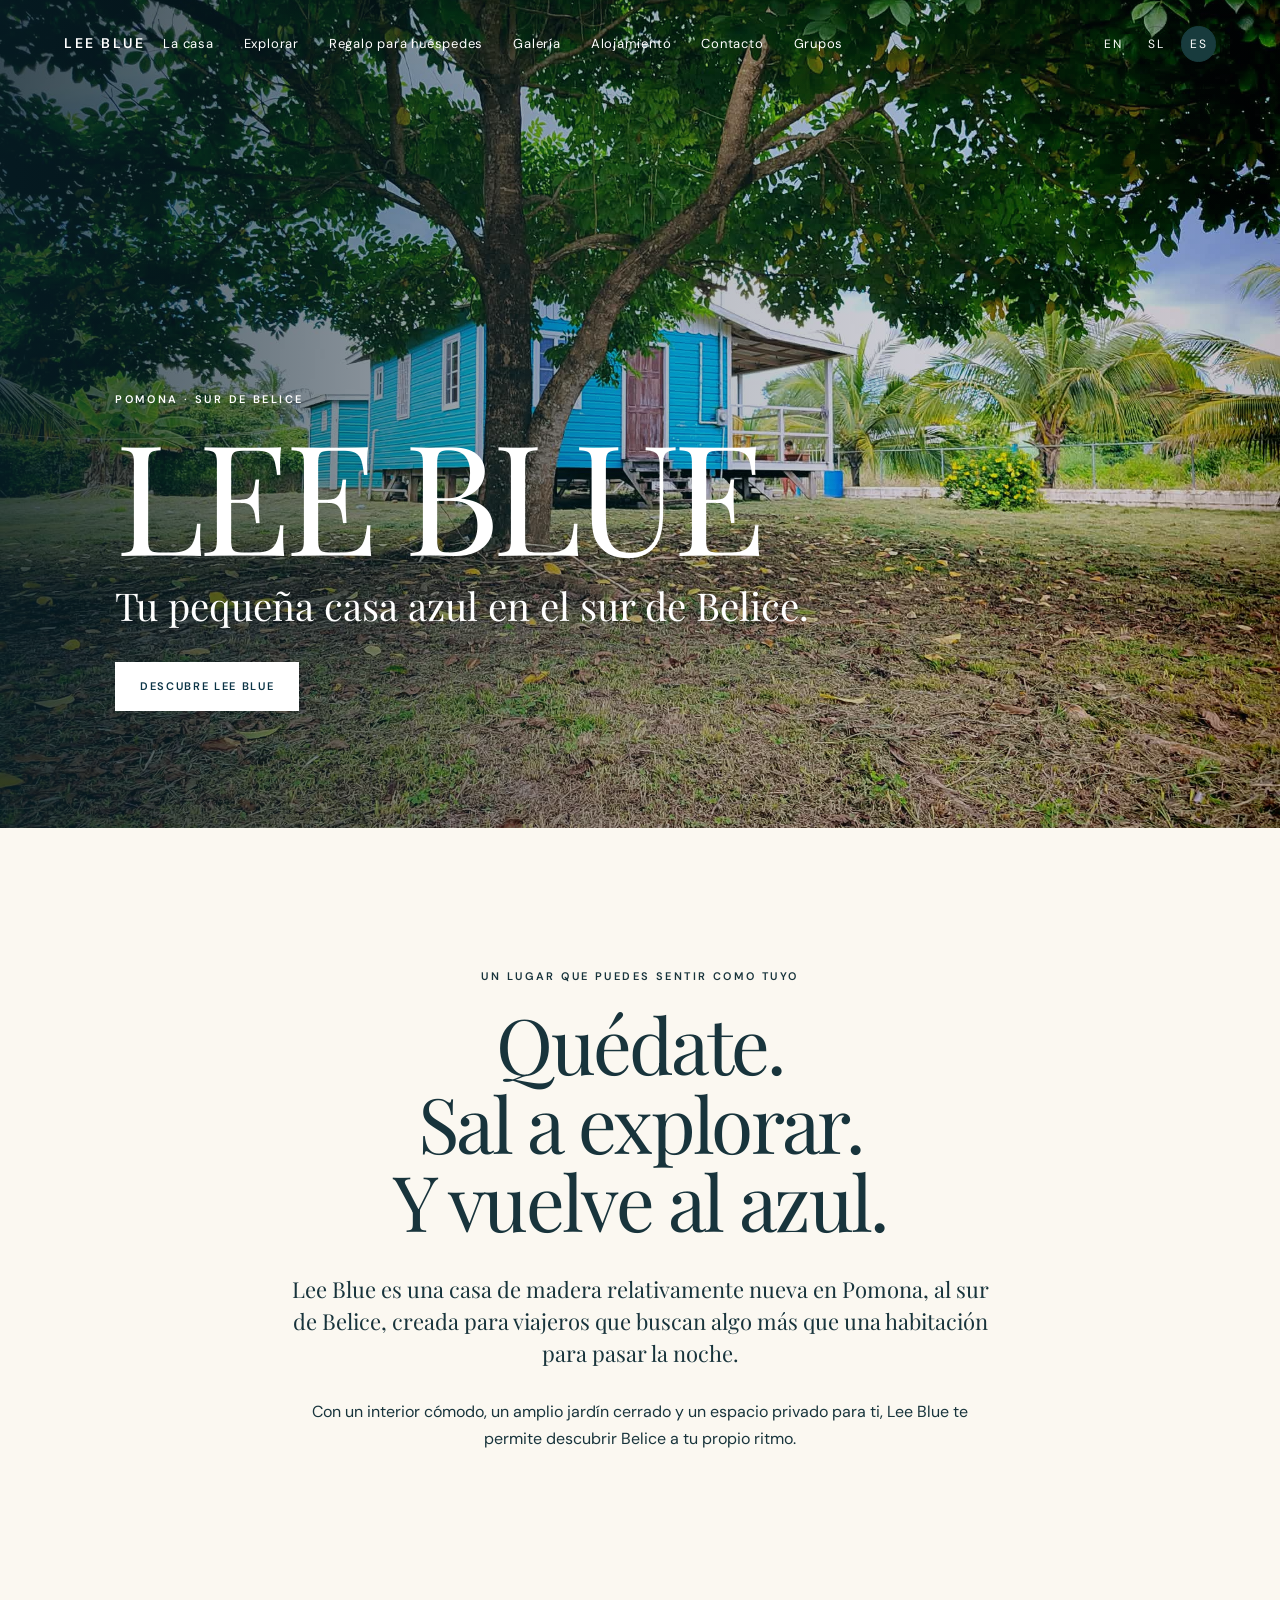
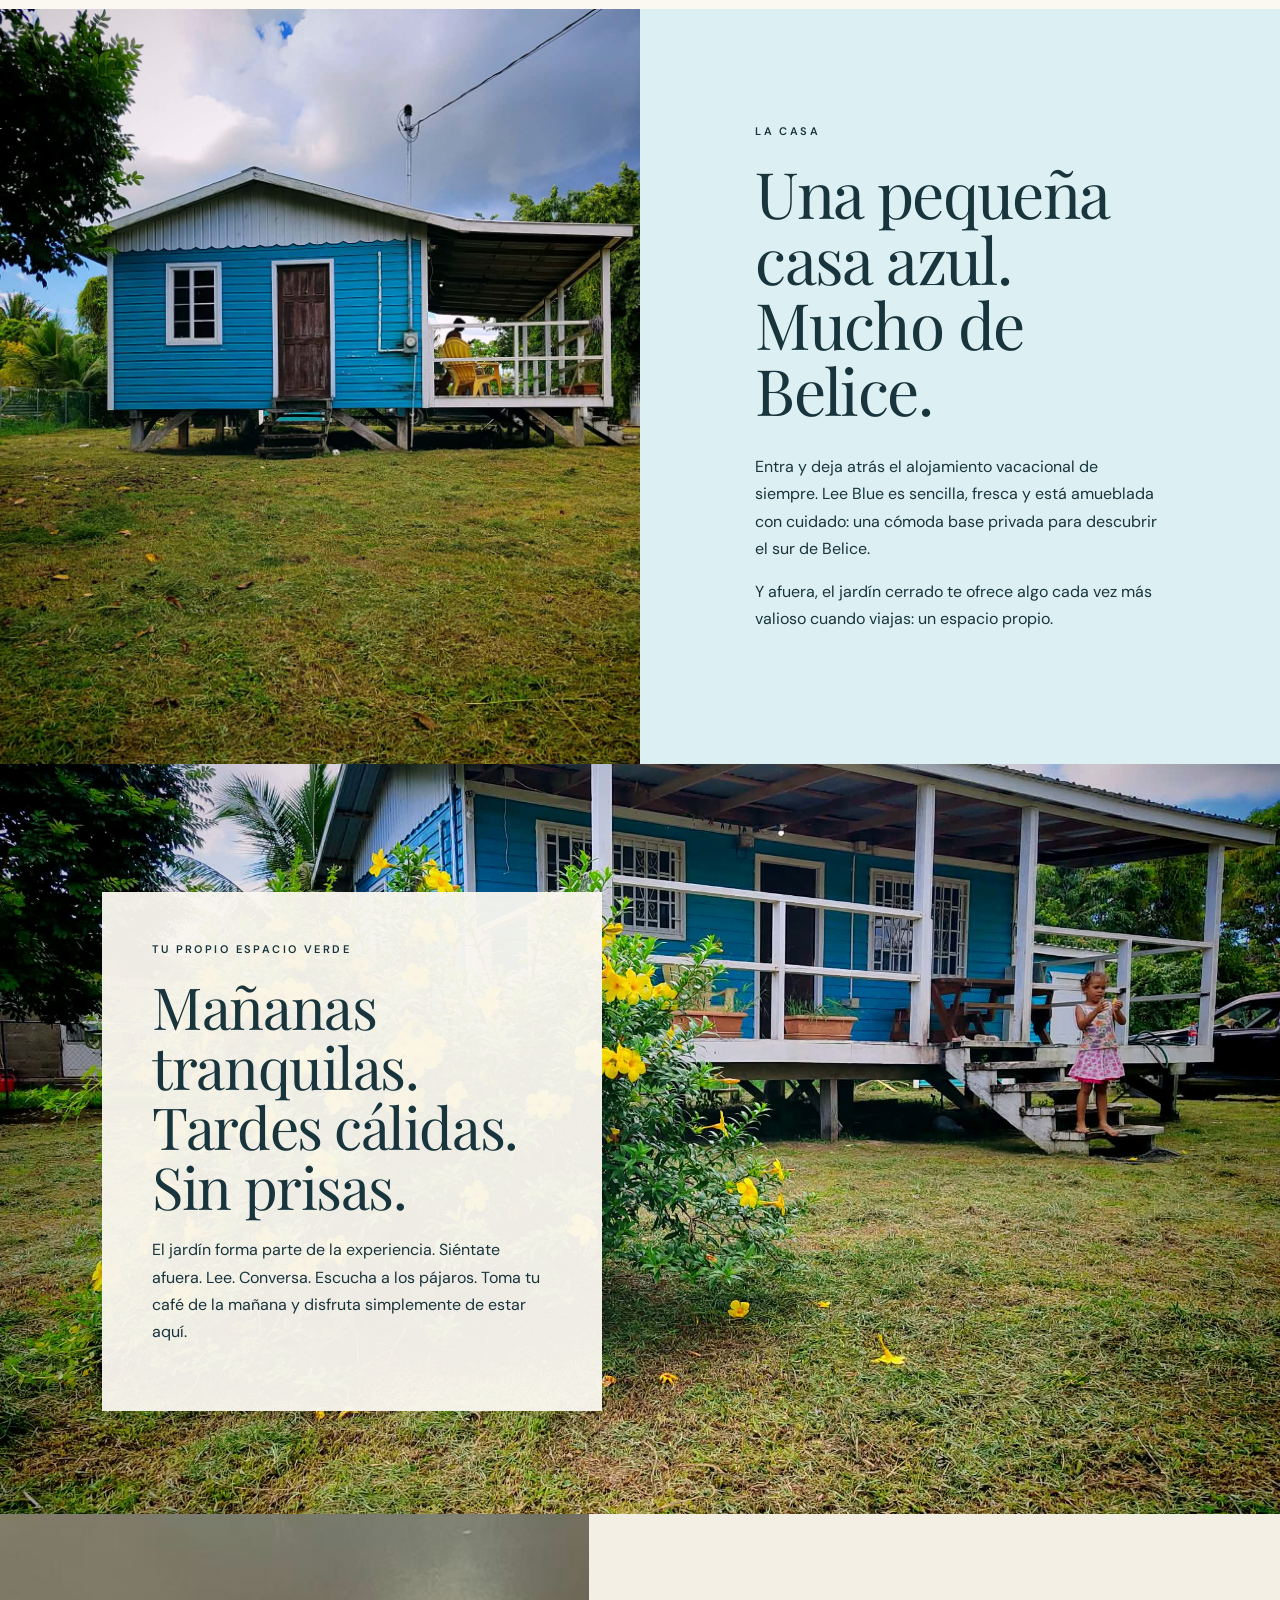
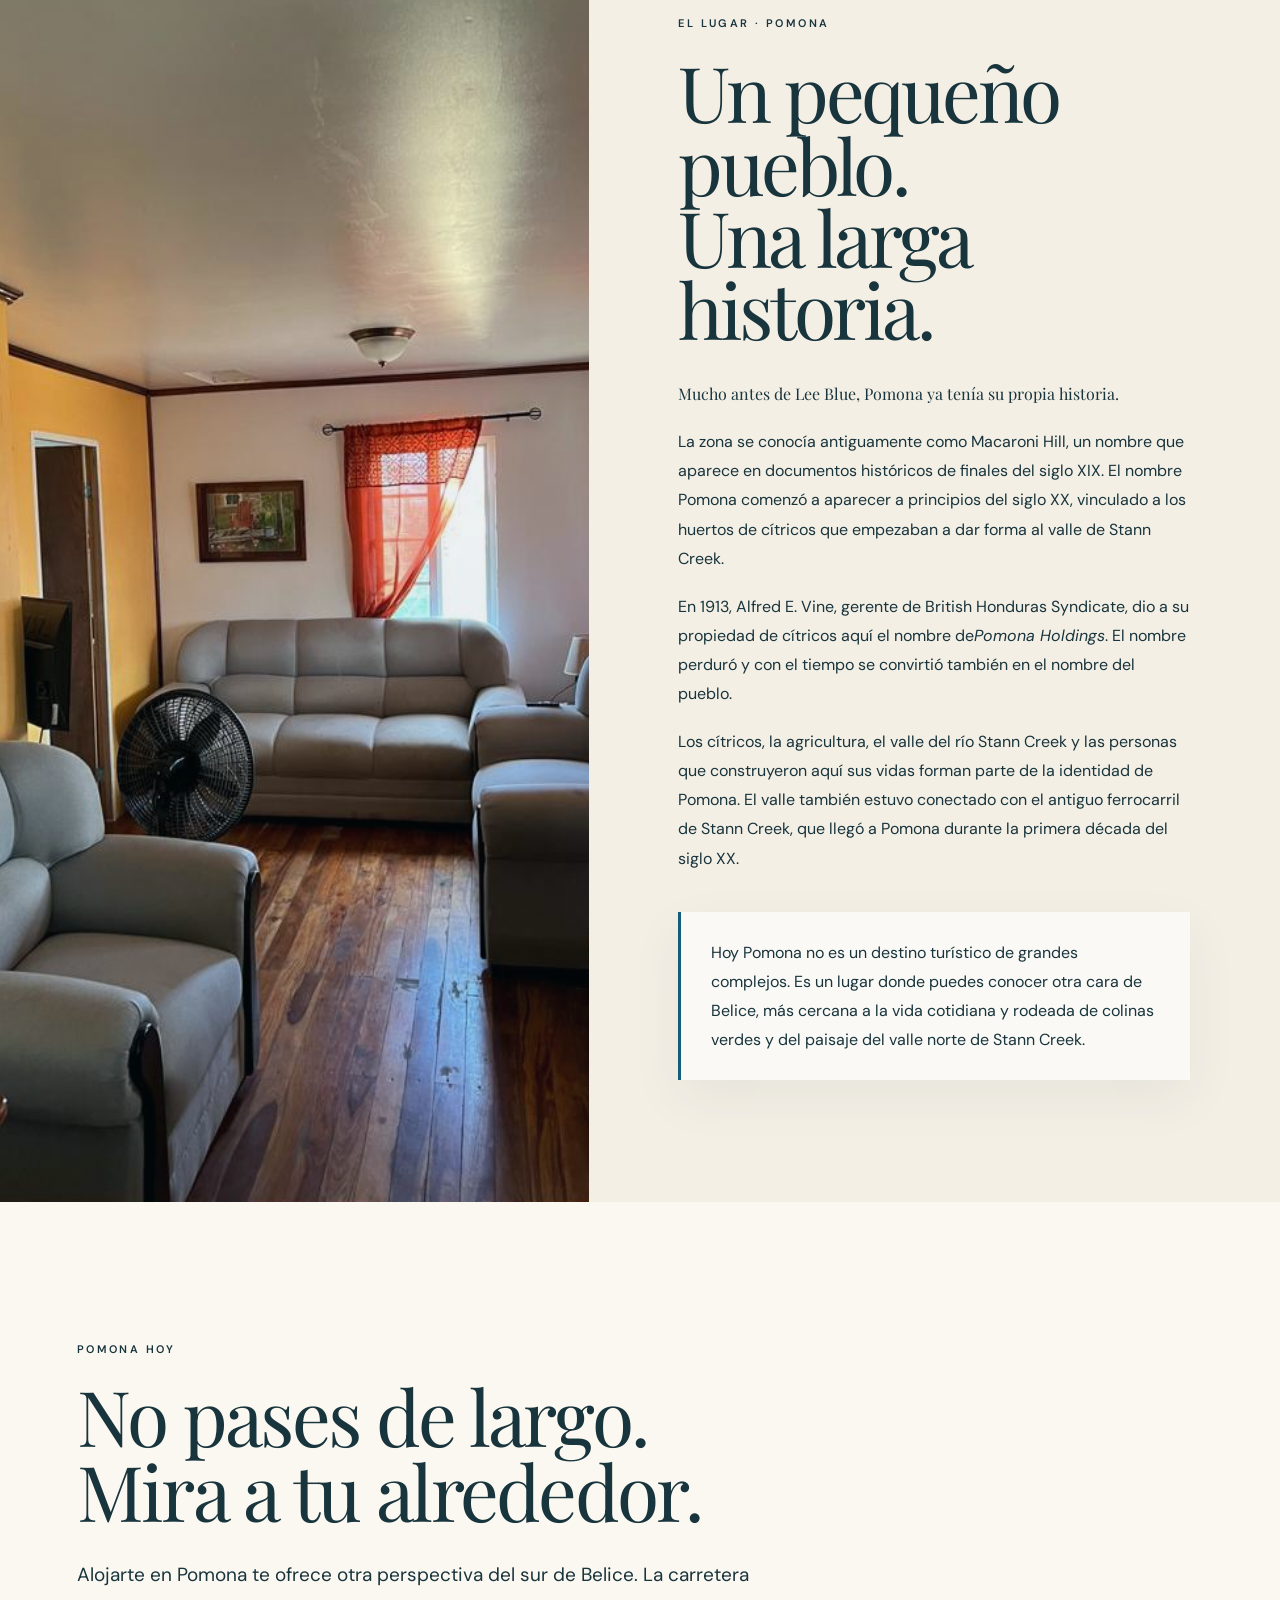
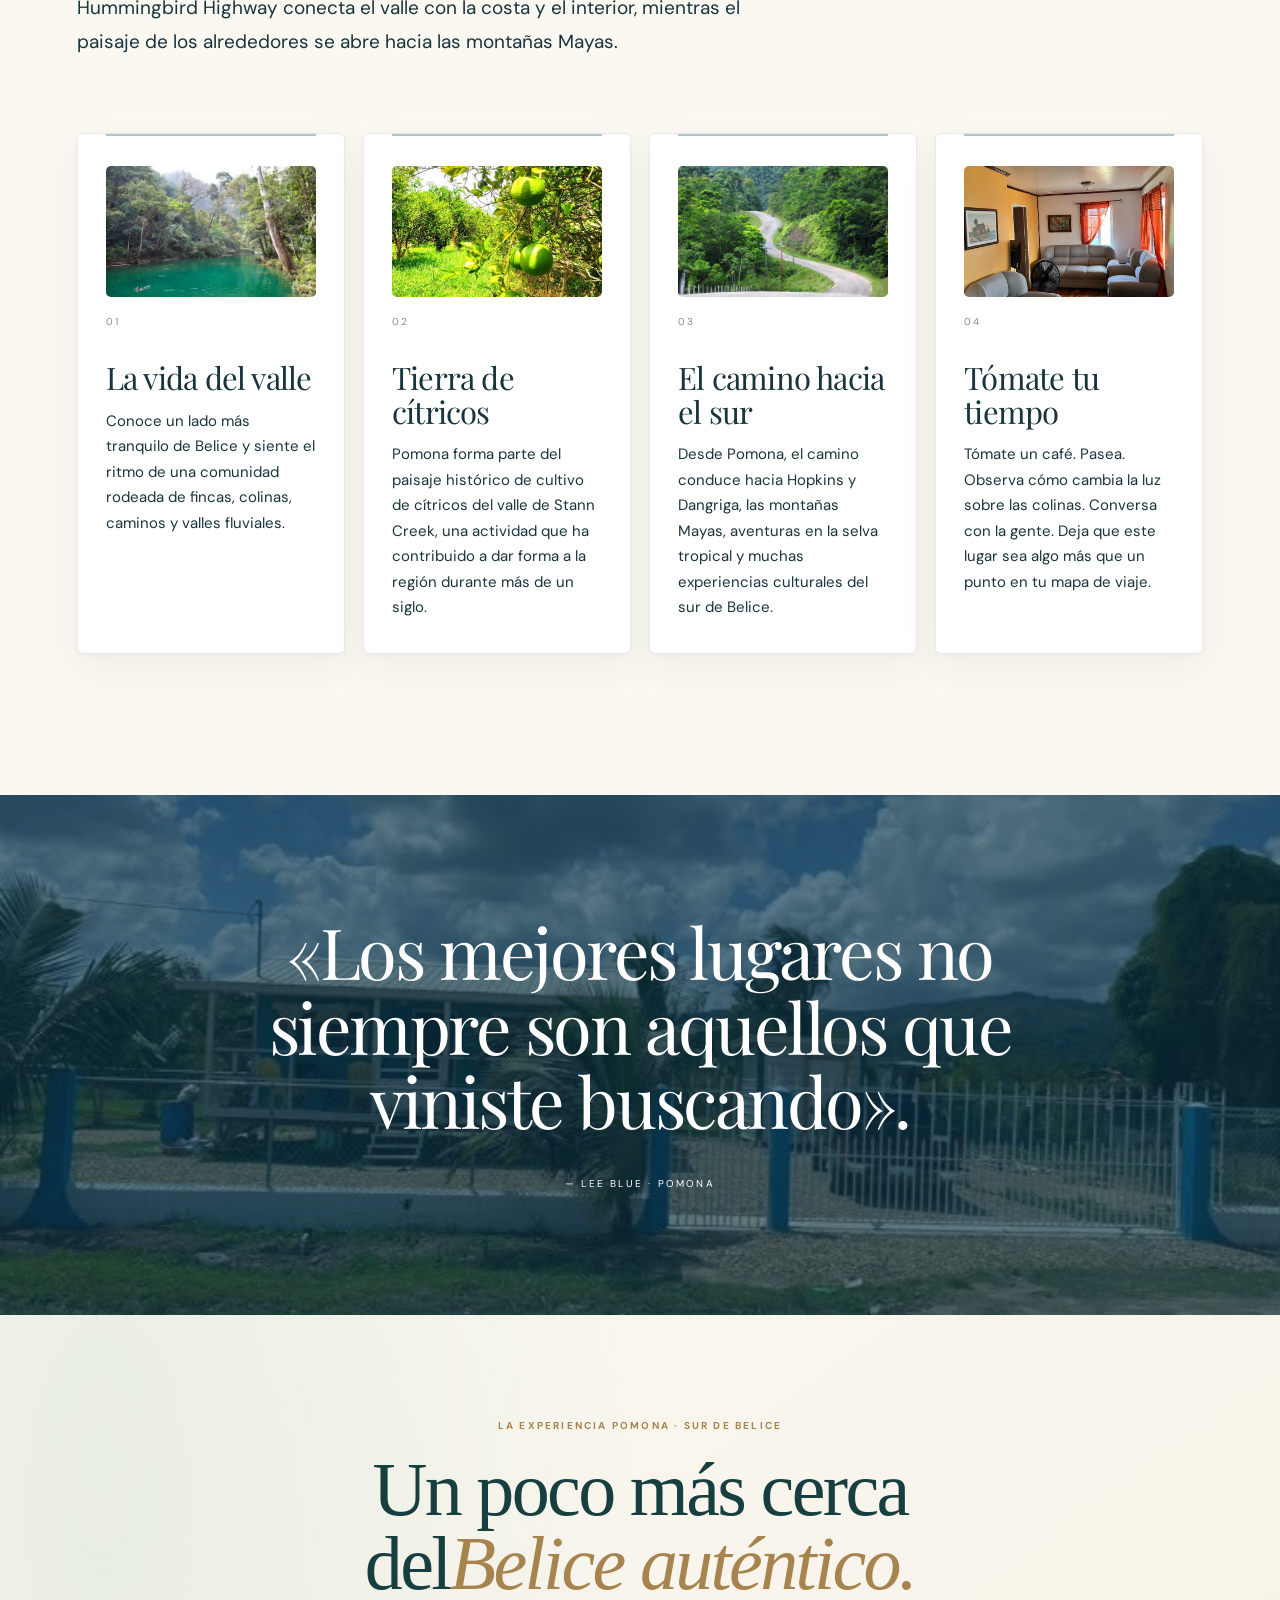
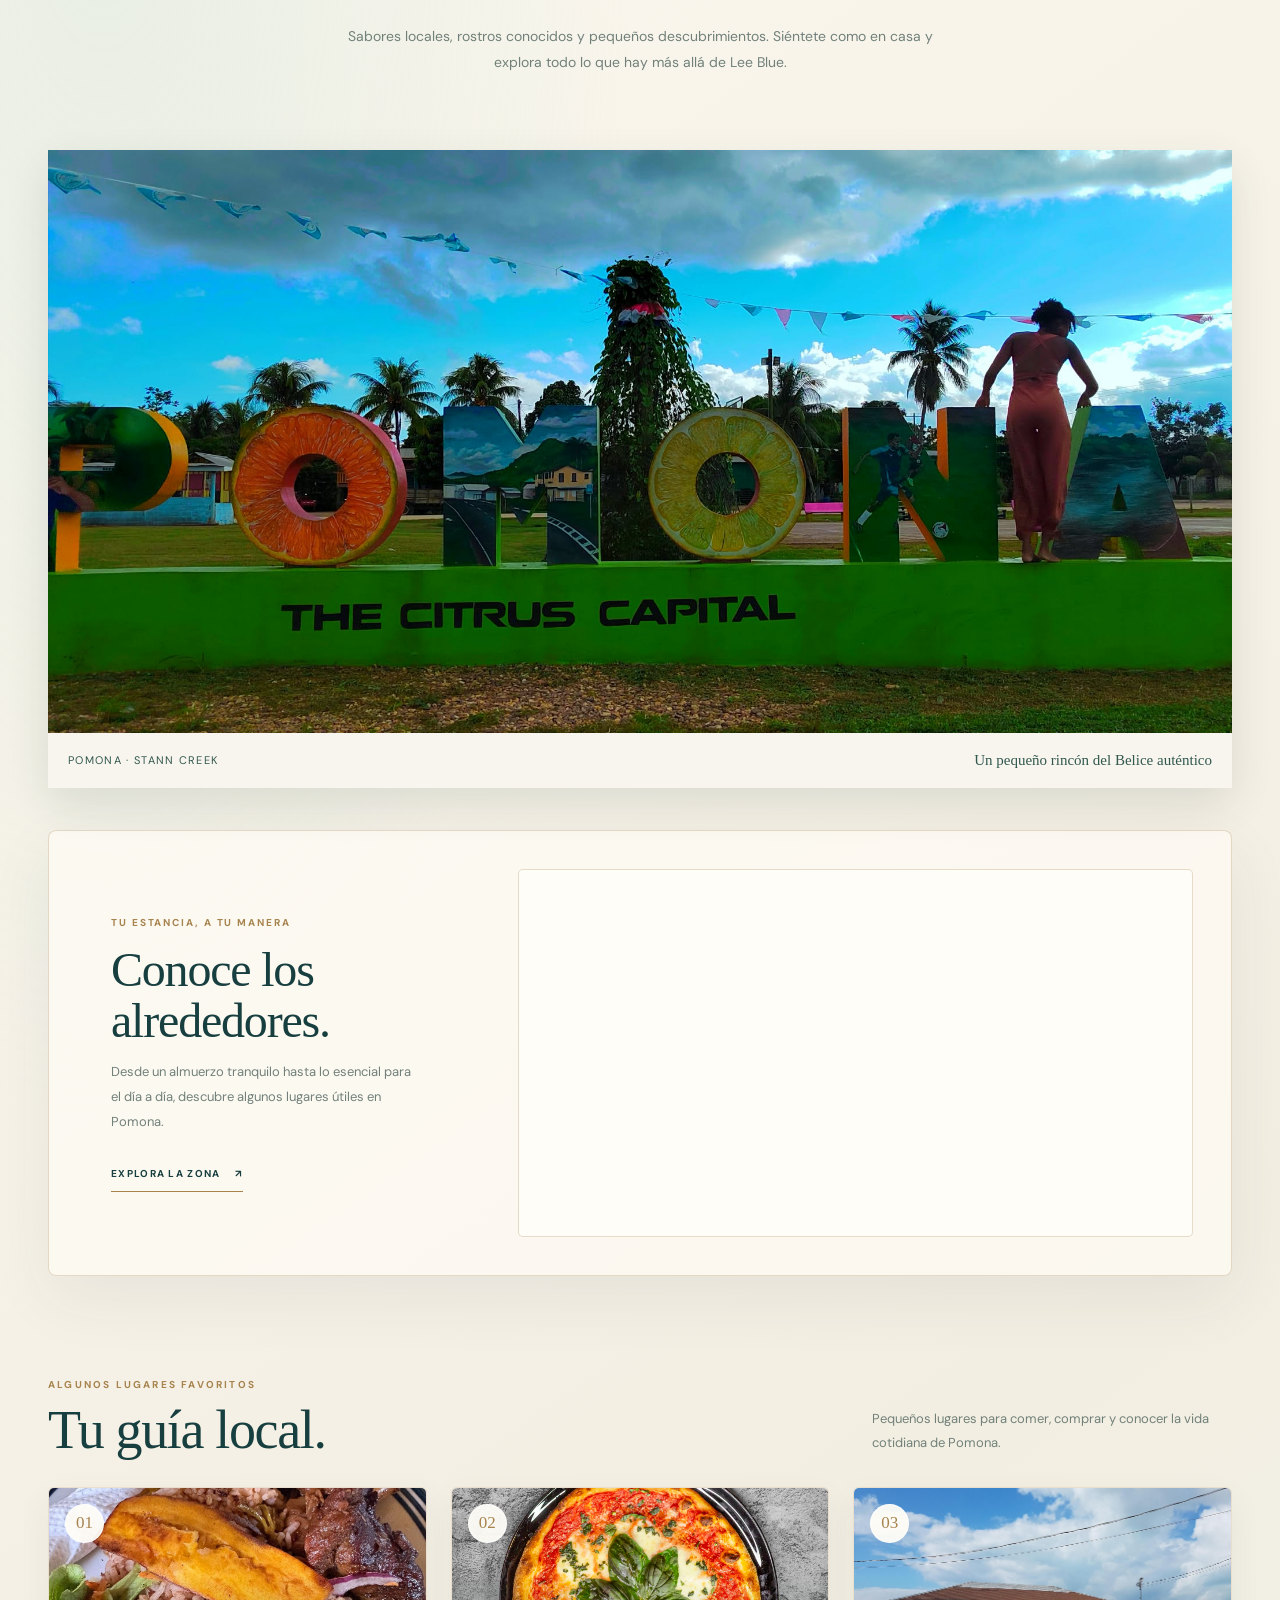
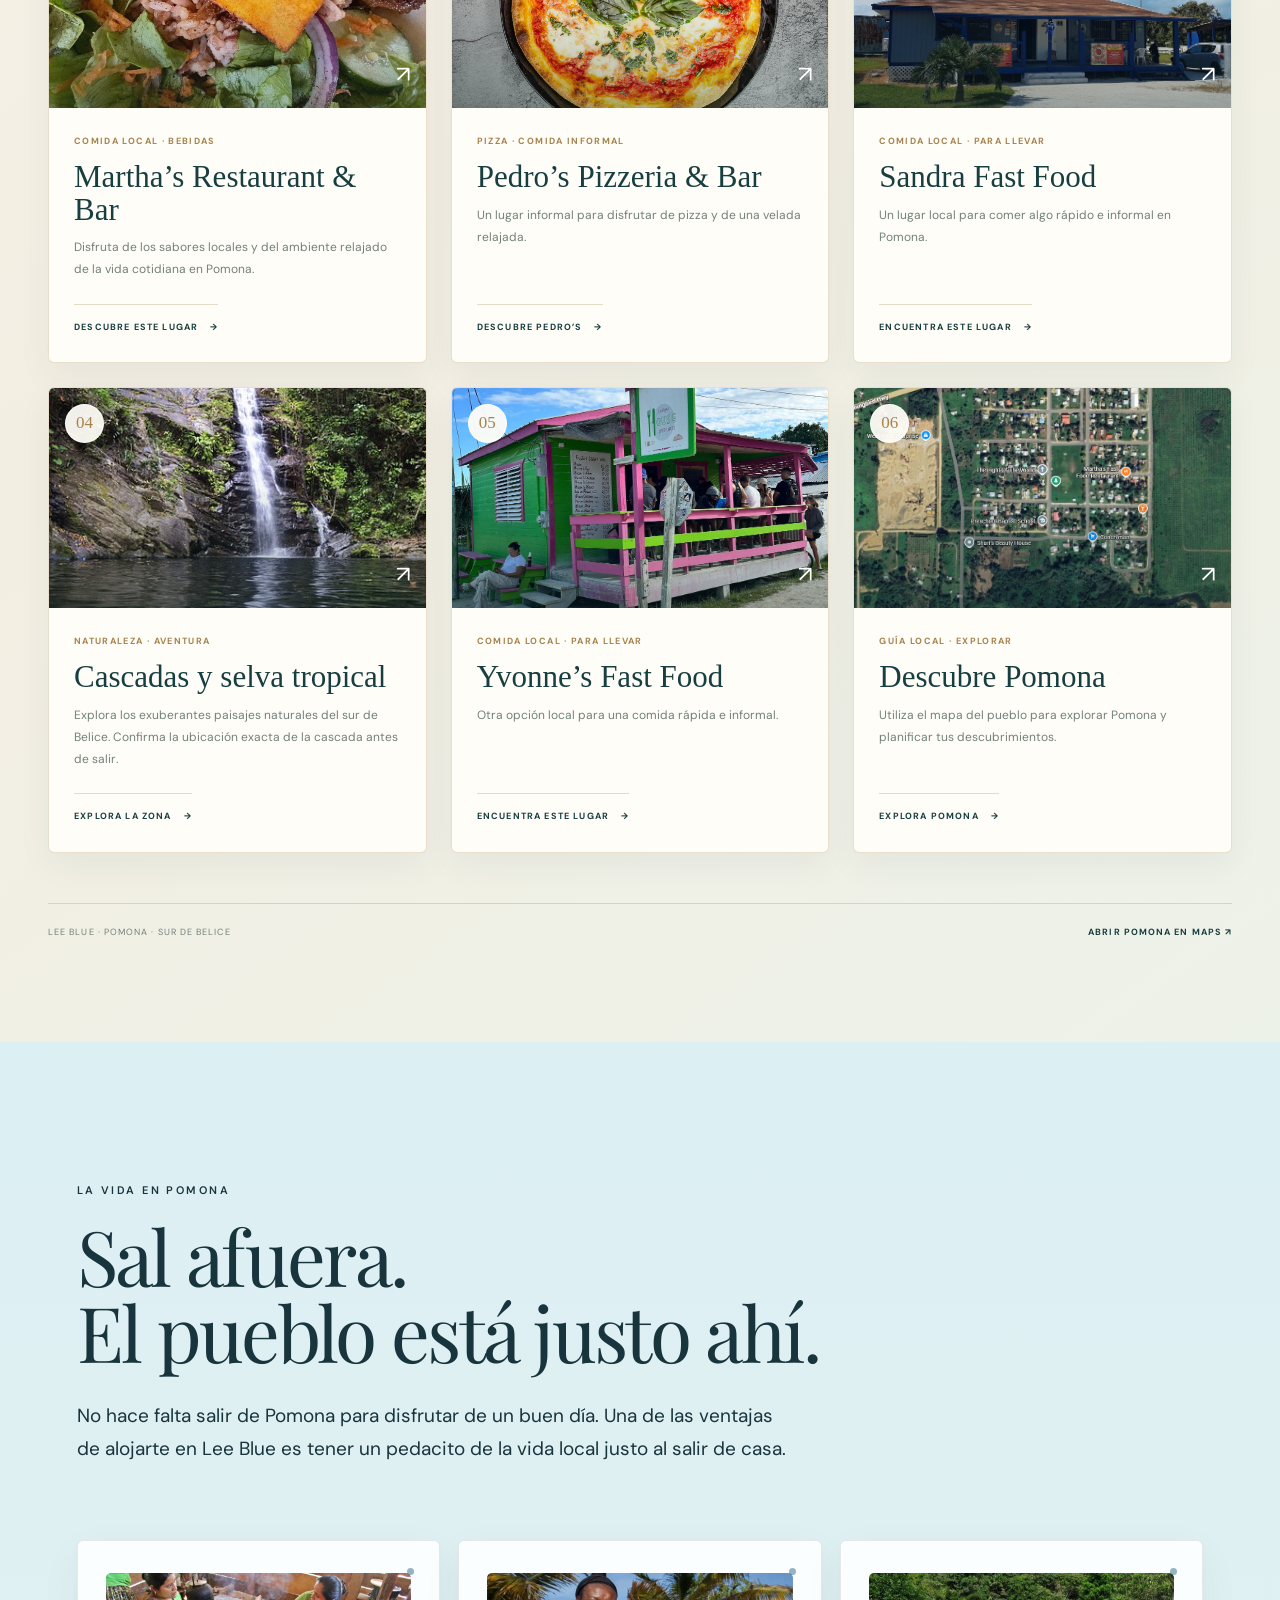
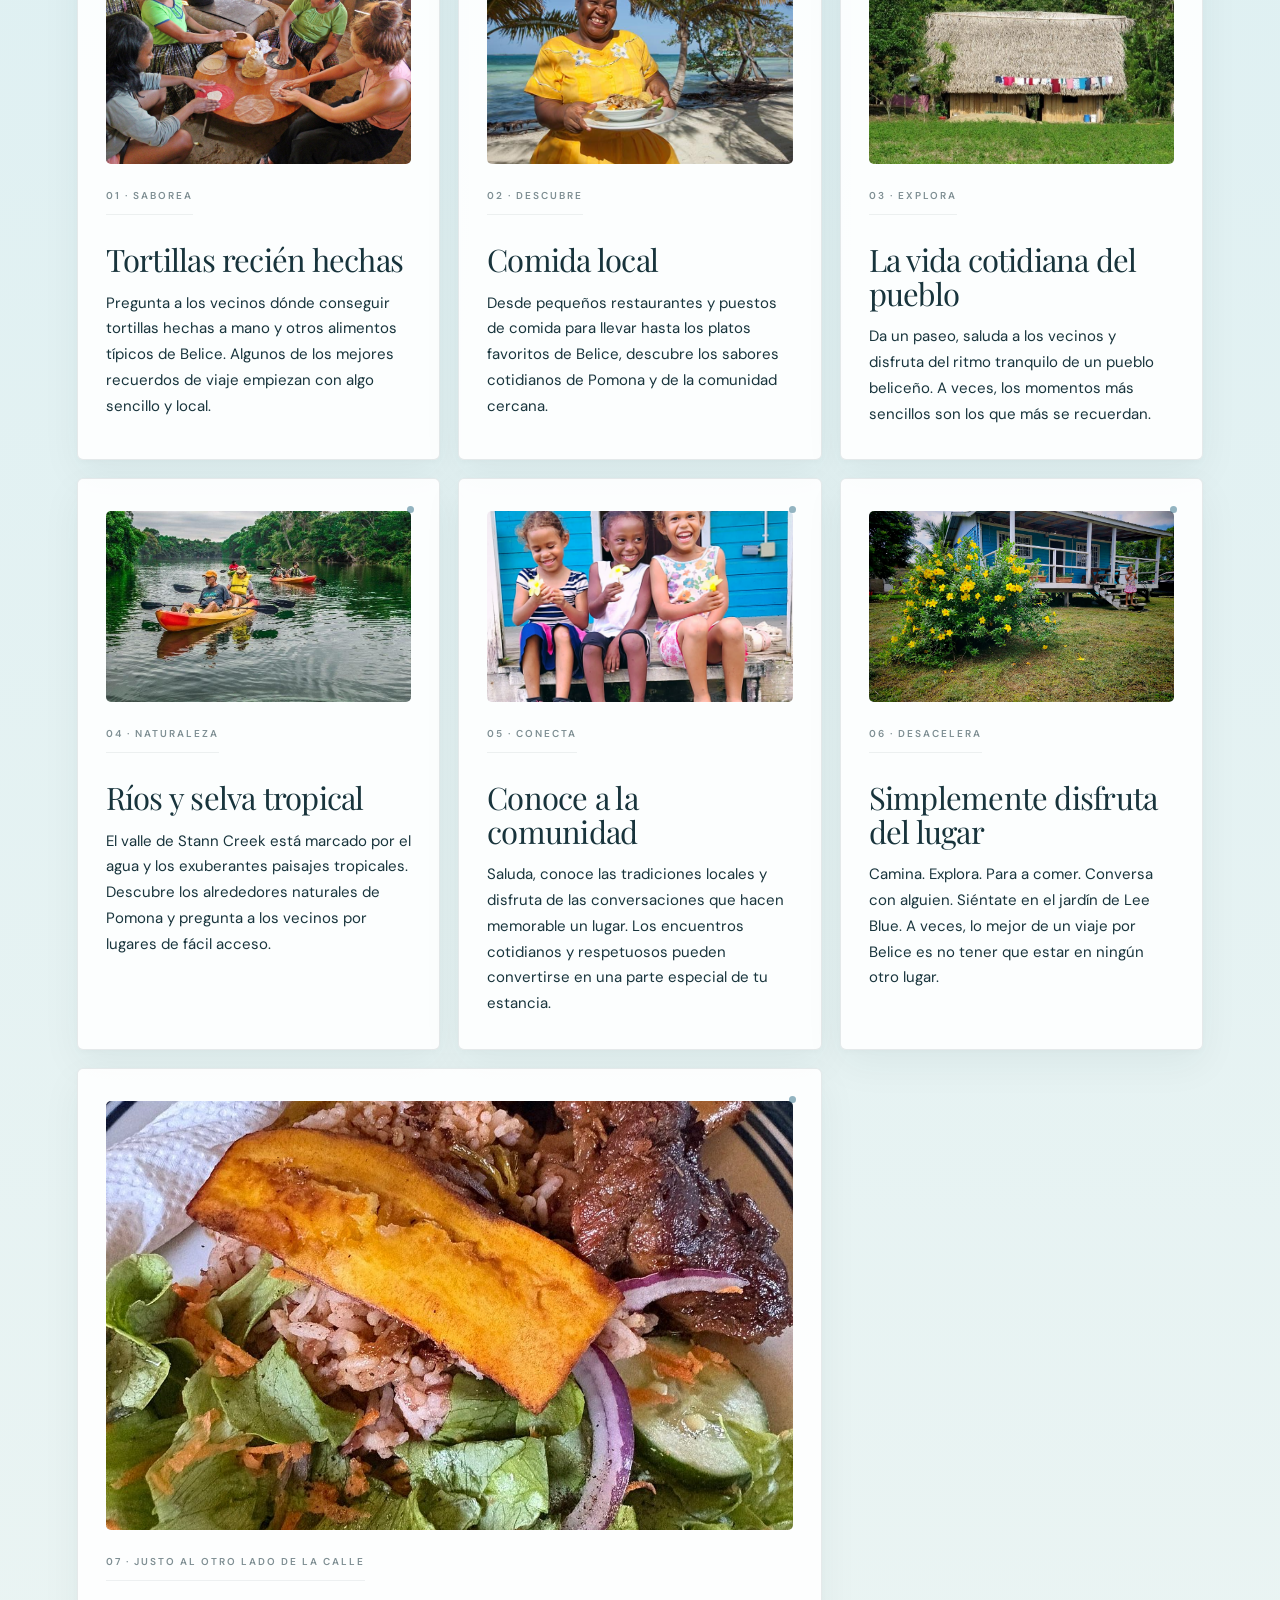
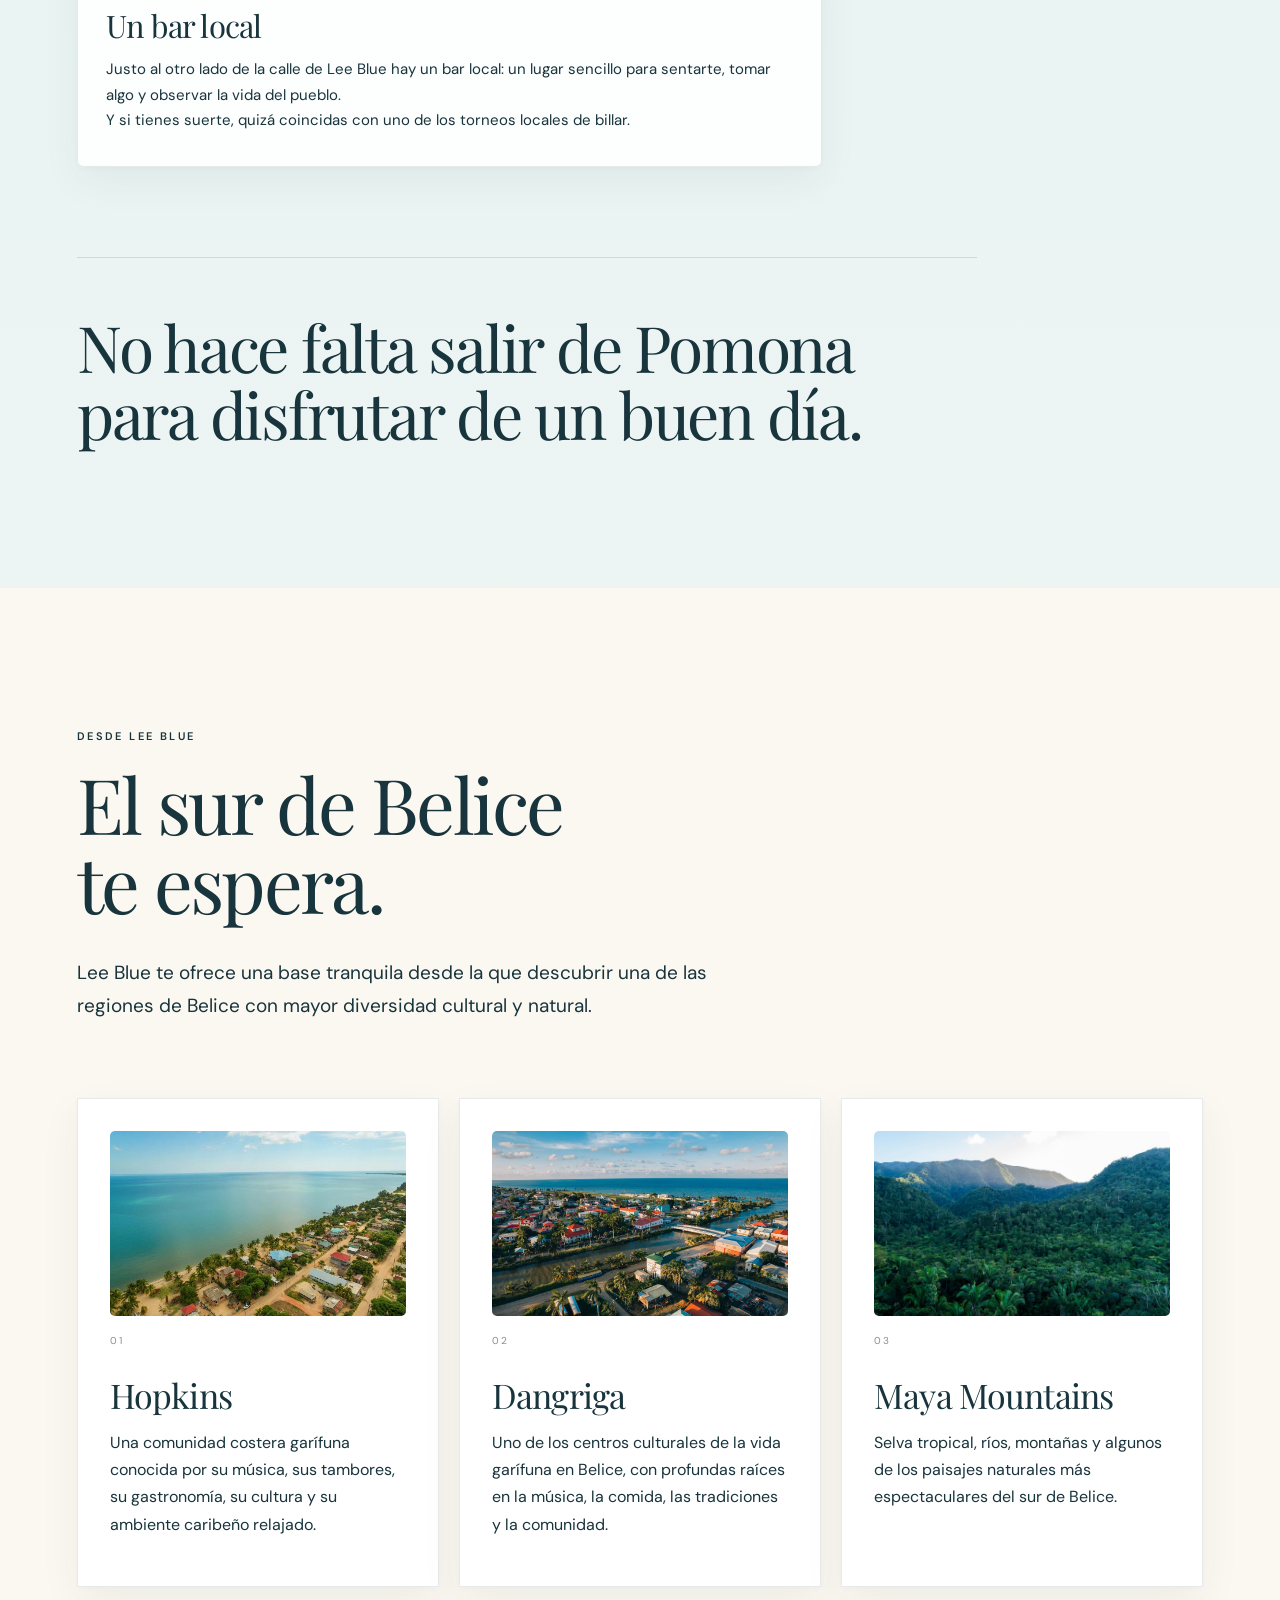
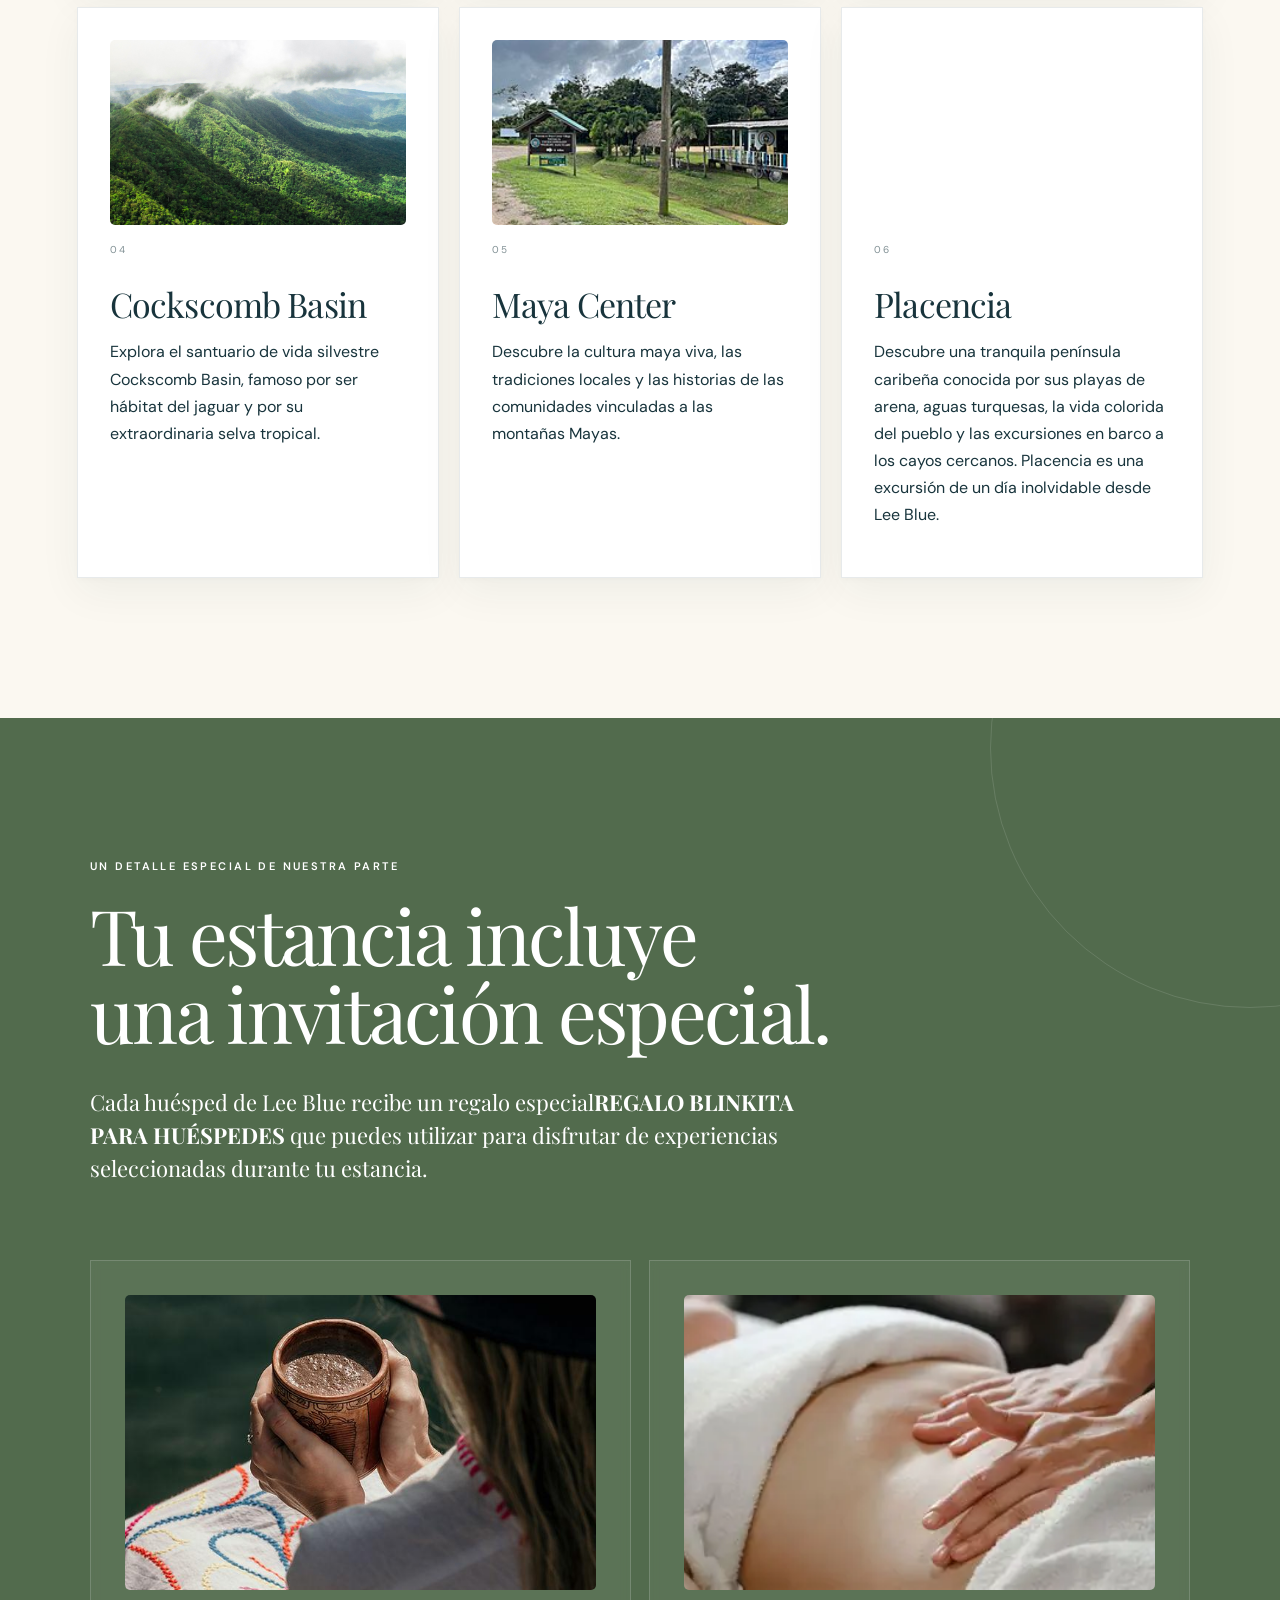
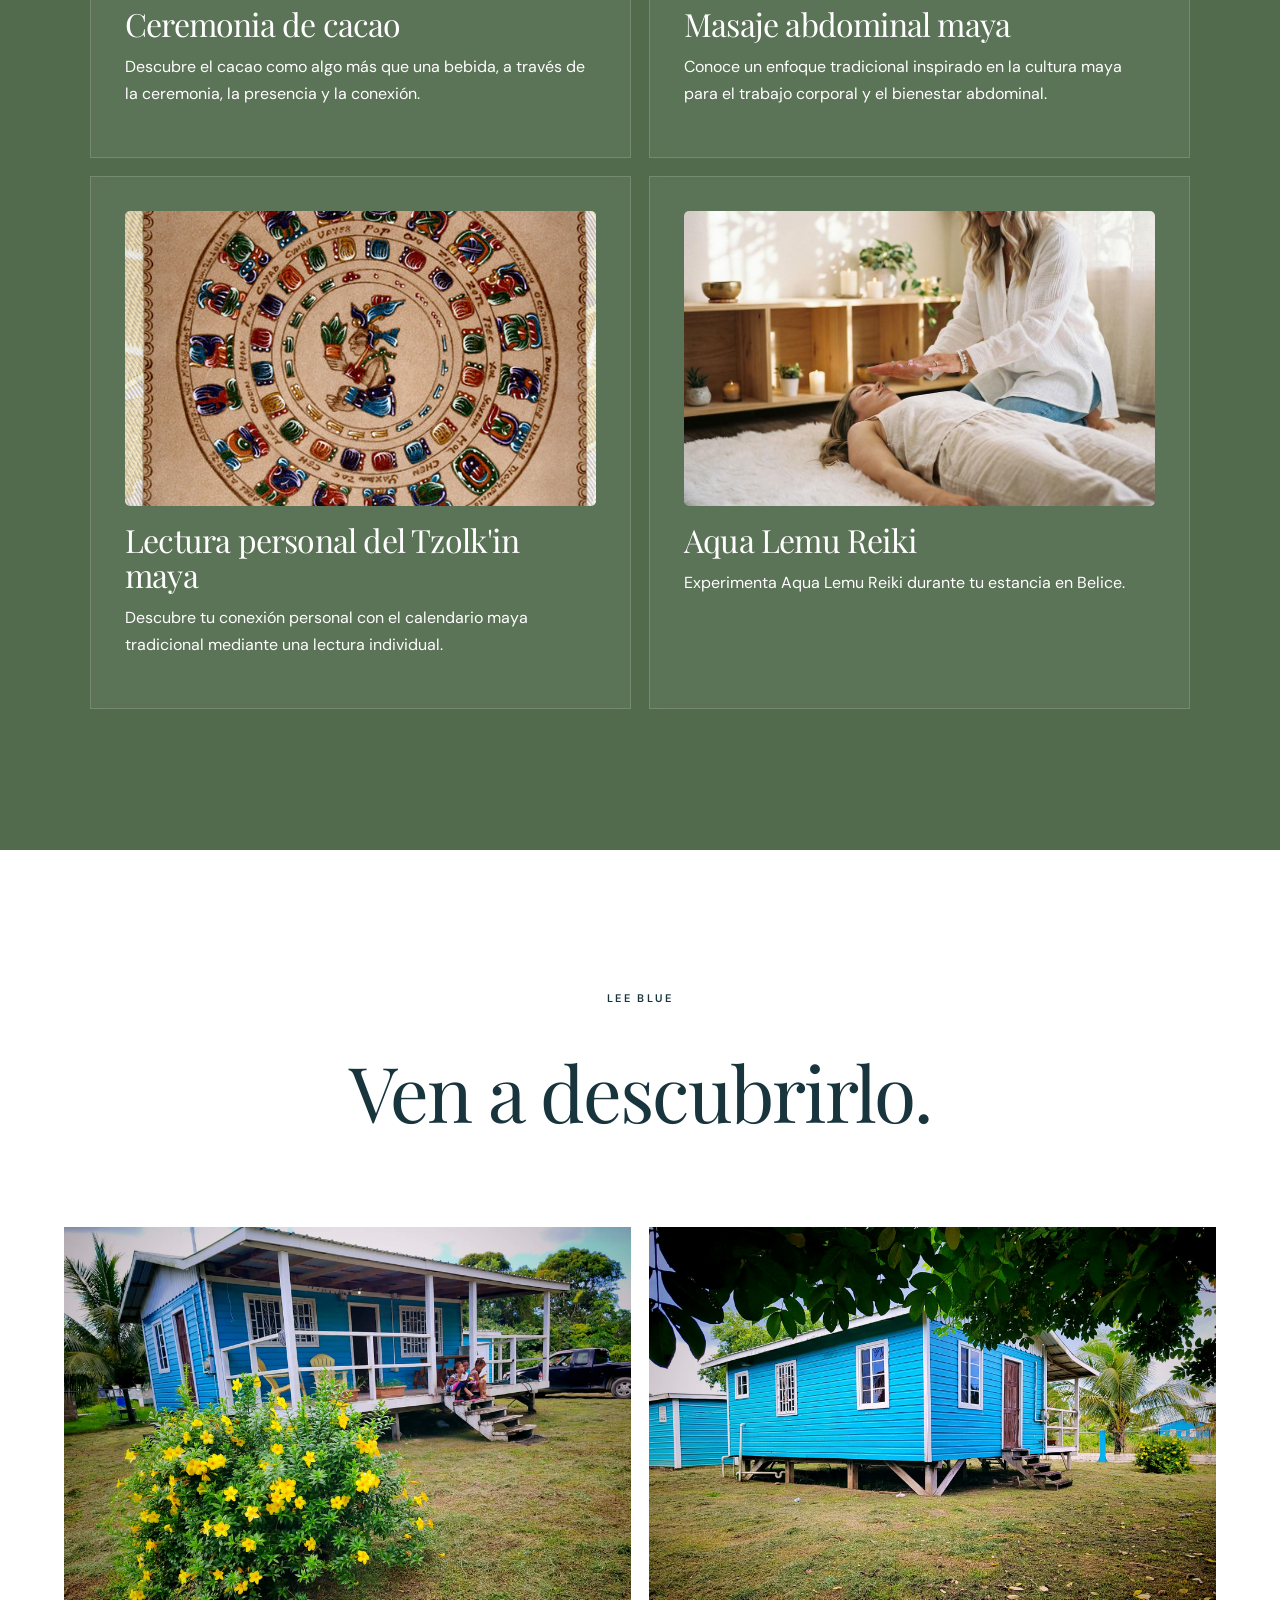
==== commit 01d9ba0c: "Add canonical, multilingual and social SEO metadata" ====
--- a/es/index.html
+++ b/es/index.html
@@ -3,6 +3,26 @@
 <head>
 <meta charset="utf-8"/>
 <meta content="width=device-width, initial-scale=1.0" name="viewport"/>
+<link rel="canonical" href="https://lee-blue.com/es/"/>
+<link rel="alternate" hreflang="en" href="https://lee-blue.com/"/>
+<link rel="alternate" hreflang="sl" href="https://lee-blue.com/sl/"/>
+<link rel="alternate" hreflang="es" href="https://lee-blue.com/es/"/>
+<link rel="alternate" hreflang="x-default" href="https://lee-blue.com/"/>
+<meta property="og:type" content="website"/>
+<meta property="og:site_name" content="Lee Blue"/>
+<meta property="og:title" content="Lee Blue | Tu pequeña casa azul en el sur de Belice"/>
+<meta property="og:description" content="Lee Blue es una casa privada de madera en Pomona, al sur de Belice: una base tranquila para descubrir la cultura maya, las comunidades garífunas, las montañas Mayas y la naturaleza de Belice."/>
+<meta property="og:url" content="https://lee-blue.com/es/"/>
+<meta property="og:image" content="https://lee-blue.com/images/pomona1.jpg"/>
+<meta property="og:image:alt" content="Casa Lee Blue en Pomona, al sur de Belice"/>
+<meta property="og:locale" content="es_ES"/>
+<meta property="og:locale:alternate" content="en_US"/>
+<meta property="og:locale:alternate" content="sl_SI"/>
+<meta name="twitter:card" content="summary_large_image"/>
+<meta name="twitter:title" content="Lee Blue | Tu pequeña casa azul en el sur de Belice"/>
+<meta name="twitter:description" content="Lee Blue es una casa privada de madera en Pomona, al sur de Belice: una base tranquila para descubrir la cultura maya, las comunidades garífunas, las montañas Mayas y la naturaleza de Belice."/>
+<meta name="twitter:image" content="https://lee-blue.com/images/pomona1.jpg"/>
+<script type="application/ld+json">{"@context":"https://schema.org","@type":"LodgingBusiness","@id":"https://lee-blue.com/es/#lodging","name":"Lee Blue","description":"Lee Blue es una casa privada de madera en Pomona, al sur de Belice: una base tranquila para descubrir la cultura maya, las comunidades garífunas, las montañas Mayas y la naturaleza de Belice.","url":"https://lee-blue.com/es/","image":"https://lee-blue.com/images/pomona1.jpg","address":{"@type":"PostalAddress","addressLocality":"Pomona","addressRegion":"Stann Creek","addressCountry":"BZ"}}</script>
 <title>Lee Blue | Tu pequeña casa azul en el sur de Belice</title>
 <meta content="Lee Blue es una casa privada de madera en Pomona, al sur de Belice: una base tranquila para descubrir la cultura maya, las comunidades garífunas, las montañas Mayas y la naturaleza de Belice." name="description"/>
 <link href="../style-v2.css?v=20260929-01" rel="stylesheet"/>
@@ -45,11 +65,11 @@
 <a href="#bonus">Regalo para huéspedes</a>
 <a href="#gallery">Galería</a>
 <a href="#stay">Alojamiento</a>
-<a href="#contact">Contacto</a><a href="#group-stays">Grupos</a></nav><div aria-label="Selección de idioma" class="language-switcher"><a data-lang="en" href="../index.html">EN</a><a data-lang="sl" href="../sl/index.html">SL</a><a aria-current="page" data-lang="es" href="../es/index.html">ES</a></div>
+<a href="#contact">Contacto</a><a href="#group-stays">Grupos</a></nav><div aria-label="Selección de idioma" class="language-switcher"><a data-lang="en" href="../">EN</a><a data-lang="sl" href="../sl/">SL</a><a aria-current="page" data-lang="es" href="../es/">ES</a></div>
 </header>
 <main>
 <section class="hero">
-<img alt="Casa Lee Blue en Pomona, al sur de Belice" src="../images/pomona1.jpg"/ decoding="async" loading="eager" fetchpriority="high">
+<img alt="Casa Lee Blue en Pomona, al sur de Belice" src="../images/pomona1.jpg" decoding="async" loading="eager" fetchpriority="high">
 <div class="hero-overlay">
 <p class="eyebrow">POMONA · SUR DE BELICE</p>
 <h1>LEE BLUE</h1>
@@ -65,7 +85,7 @@
 </section>
 <section class="split-section" id="house">
 <div class="image">
-<img alt="Interior de Lee Blue" src="../images/pomona2.jpg"/ decoding="async" loading="lazy">
+<img alt="Interior de Lee Blue" src="../images/pomona2.jpg" decoding="async" loading="lazy">
 </div>
 <div class="content">
 <p class="eyebrow">LA CASA</p>
@@ -75,7 +95,7 @@
 </div>
 </section>
 <section class="garden">
-<img alt="Jardín de Lee Blue" src="../images/pomona3.jpg"/ decoding="async" loading="lazy">
+<img alt="Jardín de Lee Blue" src="../images/pomona3.jpg" decoding="async" loading="lazy">
 <div class="garden-text">
 <p class="eyebrow">TU PROPIO ESPACIO VERDE</p>
 <h2>Mañanas tranquilas.<br/>Tardes cálidas.<br/>Sin prisas.</h2>
@@ -84,7 +104,7 @@
 </section>
 <section class="pomona-story" id="pomona">
 <div class="pomona-image">
-<img alt="Pomona y el paisaje verde del sur de Belice" src="../images/pomona8.jpg"/ decoding="async" loading="lazy">
+<img alt="Pomona y el paisaje verde del sur de Belice" src="../images/pomona8.jpg" decoding="async" loading="lazy">
 </div>
 <div class="pomona-content">
 <p class="eyebrow">EL LUGAR · POMONA</p>
@@ -105,25 +125,25 @@
 </div>
 <div class="pomona-cards">
 <article>
-<img alt="El verde valle fluvial del sur de Belice" data-auto-photo="rivervalley.jpg" src="../images/rivervalley.jpg"/ decoding="async" loading="lazy">
+<img alt="El verde valle fluvial del sur de Belice" data-auto-photo="rivervalley.jpg" src="../images/rivervalley.jpg" decoding="async" loading="lazy">
 <span>01</span>
 <h3>La vida del valle</h3>
 <p>Conoce un lado más tranquilo de Belice y siente el ritmo de una comunidad rodeada de fincas, colinas, caminos y valles fluviales.</p>
 </article>
 <article>
-<img alt="Zona de cultivo de cítricos en el valle de Stann Creek" data-auto-photo="citruscountry.jpg" src="../images/citruscountry.jpg"/ decoding="async" loading="lazy">
+<img alt="Zona de cultivo de cítricos en el valle de Stann Creek" data-auto-photo="citruscountry.jpg" src="../images/citruscountry.jpg" decoding="async" loading="lazy">
 <span>02</span>
 <h3>Tierra de cítricos</h3>
 <p>Pomona forma parte del paisaje histórico de cultivo de cítricos del valle de Stann Creek, una actividad que ha contribuido a dar forma a la región durante más de un siglo.</p>
 </article>
 <article>
-<img alt="Paisaje de Belice y camino hacia nuevos descubrimientos" data-auto-photo="belize.jpg" src="../images/belize.jpg"/ decoding="async" loading="lazy">
+<img alt="Paisaje de Belice y camino hacia nuevos descubrimientos" data-auto-photo="belize.jpg" src="../images/belize.jpg" decoding="async" loading="lazy">
 <span>03</span>
 <h3>El camino hacia el sur</h3>
 <p>Desde Pomona, el camino conduce hacia Hopkins y Dangriga, las montañas Mayas, aventuras en la selva tropical y muchas experiencias culturales del sur de Belice.</p>
 </article>
 <article>
-<img alt="El paisaje verde alrededor de Pomona" data-auto-photo="pomona8.jpg" src="../images/pomona8.jpg"/ decoding="async" loading="lazy">
+<img alt="El paisaje verde alrededor de Pomona" data-auto-photo="pomona8.jpg" src="../images/pomona8.jpg" decoding="async" loading="lazy">
 <span>04</span>
 <h3>Tómate tu tiempo</h3>
 <p>Tómate un café. Pasea. Observa cómo cambia la luz sobre las colinas. Conversa con la gente. Deja que este lugar sea algo más que un punto en tu mapa de viaje.</p>
@@ -148,7 +168,7 @@
 <p>Sabores locales, rostros conocidos y pequeños descubrimientos. Siéntete como en casa y explora todo lo que hay más allá de Lee Blue.</p>
 </header>
 <figure class="lee-pomona-sign-banner">
-<img alt="Bienvenidos a Pomona, Stann Creek, Belice" src="../images/pomona-sign.jpg"/ decoding="async" loading="lazy">
+<img alt="Bienvenidos a Pomona, Stann Creek, Belice" src="../images/pomona-sign.jpg" decoding="async" loading="lazy">
 <figcaption>
 <span>POMONA · STANN CREEK</span>
 <span>Un pequeño rincón del Belice auténtico</span>
@@ -177,7 +197,7 @@
 <div class="lee-guide-grid">
 <a class="lee-guide-card" href="https://www.google.com/maps/search/?api=1&amp;query=Martha's%20Restaurant%20and%20Bar%20Pomona%20Belize" rel="noopener" target="_blank">
 <div class="lee-guide-image">
-<img alt="Restaurante y bar Martha’s en Pomona, Belice" src="../images/martharestaurantbar.jpg"/ decoding="async" loading="lazy">
+<img alt="Restaurante y bar Martha’s en Pomona, Belice" src="../images/martharestaurantbar.jpg" decoding="async" loading="lazy">
 <span class="lee-guide-number">01</span>
 <span aria-hidden="true" class="lee-guide-arrow">↗</span>
 </div>
@@ -190,7 +210,7 @@
 </a>
 <a class="lee-guide-card" href="https://www.google.com/maps/search/?api=1&amp;query=Pedro's%20Pizzeria%20Bar%20Pomona%20Belize" rel="noopener" target="_blank">
 <div class="lee-guide-image">
-<img alt="Pizzería y bar Pedro’s en Pomona, Belice" src="../images/pedro's-pizzeria.jpg"/ decoding="async" loading="lazy">
+<img alt="Pizzería y bar Pedro’s en Pomona, Belice" src="../images/pedro's-pizzeria.jpg" decoding="async" loading="lazy">
 <span class="lee-guide-number">02</span>
 <span aria-hidden="true" class="lee-guide-arrow">↗</span>
 </div>
@@ -203,7 +223,7 @@
 </a>
 <a class="lee-guide-card" href="https://www.google.com/maps/search/?api=1&amp;query=Sandra%20Fast%20Food%20Pomona%20Belize" rel="noopener" target="_blank">
 <div class="lee-guide-image">
-<img alt="Sandra Fast Food en Pomona, Belice" src="../images/pomona-sandrafastfood.jpg"/ decoding="async" loading="lazy">
+<img alt="Sandra Fast Food en Pomona, Belice" src="../images/pomona-sandrafastfood.jpg" decoding="async" loading="lazy">
 <span class="lee-guide-number">03</span>
 <span aria-hidden="true" class="lee-guide-arrow">↗</span>
 </div>
@@ -216,7 +236,7 @@
 </a>
 <a class="lee-guide-card" href="https://www.google.com/maps/search/?api=1&amp;query=Waterfalls%20near%20Pomona%20Stann%20Creek%20Belize" rel="noopener" target="_blank">
 <div class="lee-guide-image">
-<img alt="Cascada en la zona de Pomona; ubicación exacta por confirmar" src="../images/pomona-waterfalls.jpg"/ decoding="async" loading="lazy">
+<img alt="Cascada en la zona de Pomona; ubicación exacta por confirmar" src="../images/pomona-waterfalls.jpg" decoding="async" loading="lazy">
 <span class="lee-guide-number">04</span>
 <span aria-hidden="true" class="lee-guide-arrow">↗</span>
 </div>
@@ -229,7 +249,7 @@
 </a>
 <a class="lee-guide-card" href="https://www.google.com/maps/search/?api=1&amp;query=Yvonne's%20Fast%20Food%20Pomona%20Belize" rel="noopener" target="_blank">
 <div class="lee-guide-image">
-<img alt="Yvonne’s Fast Food en Pomona, Belice" src="../images/pomona-yvonnefastfood.jpg"/ decoding="async" loading="lazy">
+<img alt="Yvonne’s Fast Food en Pomona, Belice" src="../images/pomona-yvonnefastfood.jpg" decoding="async" loading="lazy">
 <span class="lee-guide-number">05</span>
 <span aria-hidden="true" class="lee-guide-arrow">↗</span>
 </div>
@@ -242,7 +262,7 @@
 </a>
 <a class="lee-guide-card" href="https://www.google.com/maps/search/?api=1&amp;query=Pomona%20Stann%20Creek%20Belize" rel="noopener" target="_blank">
 <div class="lee-guide-image">
-<img alt="Mapa de Pomona, Belice" src="../images/pomona-map.jpg"/ decoding="async" loading="lazy">
+<img alt="Mapa de Pomona, Belice" src="../images/pomona-map.jpg" decoding="async" loading="lazy">
 <span class="lee-guide-number">06</span>
 <span aria-hidden="true" class="lee-guide-arrow">↗</span>
 </div>
@@ -272,43 +292,43 @@
 </div>
 <div class="pomona-life-grid">
 <article class="life-card">
-<img alt="Tortillas frescas hechas a mano" data-auto-photo="freshtortillias.jpg" src="../images/freshtortillias.jpg"/ decoding="async" loading="lazy">
+<img alt="Tortillas frescas hechas a mano" data-auto-photo="freshtortillias.jpg" src="../images/freshtortillias.jpg" decoding="async" loading="lazy">
 <span>01 · SABOREA</span>
 <h3>Tortillas recién hechas</h3>
 <p>Pregunta a los vecinos dónde conseguir tortillas hechas a mano y otros alimentos típicos de Belice. Algunos de los mejores recuerdos de viaje empiezan con algo sencillo y local.</p>
 </article>
 <article class="life-card">
-<img alt="Hudut beliceño, un plato tradicional local" data-auto-photo="hopkins-garifuna-hudut.jpg" src="../images/hopkins-garifuna-hudut.jpg"/ decoding="async" loading="lazy">
+<img alt="Hudut beliceño, un plato tradicional local" data-auto-photo="hopkins-garifuna-hudut.jpg" src="../images/hopkins-garifuna-hudut.jpg" decoding="async" loading="lazy">
 <span>02 · DESCUBRE</span>
 <h3>Comida local</h3>
 <p>Desde pequeños restaurantes y puestos de comida para llevar hasta los platos favoritos de Belice, descubre los sabores cotidianos de Pomona y de la comunidad cercana.</p>
 </article>
 <article class="life-card">
-<img alt="Vida cotidiana en un pueblo beliceño" data-auto-photo="everydayvillagelife.jpg" src="../images/everydayvillagelife.jpg"/ decoding="async" loading="lazy">
+<img alt="Vida cotidiana en un pueblo beliceño" data-auto-photo="everydayvillagelife.jpg" src="../images/everydayvillagelife.jpg" decoding="async" loading="lazy">
 <span>03 · EXPLORA</span>
 <h3>La vida cotidiana del pueblo</h3>
 <p>Da un paseo, saluda a los vecinos y disfruta del ritmo tranquilo de un pueblo beliceño. A veces, los momentos más sencillos son los que más se recuerdan.</p>
 </article>
 <article class="life-card">
-<img alt="Remando por un río en el Belice tropical" data-auto-photo="riverpaddling.jpg" src="../images/riverpaddling.jpg"/ decoding="async" loading="lazy">
+<img alt="Remando por un río en el Belice tropical" data-auto-photo="riverpaddling.jpg" src="../images/riverpaddling.jpg" decoding="async" loading="lazy">
 <span>04 · NATURALEZA</span>
 <h3>Ríos y selva tropical</h3>
 <p>El valle de Stann Creek está marcado por el agua y los exuberantes paisajes tropicales. Descubre los alrededores naturales de Pomona y pregunta a los vecinos por lugares de fácil acceso.</p>
 </article>
 <article class="life-card">
-<img alt="Niños de la comunidad de Pomona" data-auto-photo="pomona-kids.jpg" src="../images/pomona-kids.jpg"/ decoding="async" loading="lazy">
+<img alt="Niños de la comunidad de Pomona" data-auto-photo="pomona-kids.jpg" src="../images/pomona-kids.jpg" decoding="async" loading="lazy">
 <span>05 · CONECTA</span>
 <h3>Conoce a la comunidad</h3>
 <p>Saluda, conoce las tradiciones locales y disfruta de las conversaciones que hacen memorable un lugar. Los encuentros cotidianos y respetuosos pueden convertirse en una parte especial de tu estancia.</p>
 </article>
 <article class="life-card">
-<img alt="Jardín de Lee Blue" data-auto-photo="pomona3.jpg" src="../images/pomona3.jpg"/ decoding="async" loading="lazy">
+<img alt="Jardín de Lee Blue" data-auto-photo="pomona3.jpg" src="../images/pomona3.jpg" decoding="async" loading="lazy">
 <span>06 · DESACELERA</span>
 <h3>Simplemente disfruta del lugar</h3>
 <p>Camina. Explora. Para a comer. Conversa con alguien. Siéntate en el jardín de Lee Blue. A veces, lo mejor de un viaje por Belice es no tener que estar en ningún otro lugar.</p>
 </article>
 <article class="life-card life-card-wide">
-<img alt="Restaurante y bar Martha’s en Pomona" data-auto-photo="martharestaurantbar.jpg" src="../images/martharestaurantbar.jpg"/ decoding="async" loading="lazy">
+<img alt="Restaurante y bar Martha’s en Pomona" data-auto-photo="martharestaurantbar.jpg" src="../images/martharestaurantbar.jpg" decoding="async" loading="lazy">
 <span>07 · JUSTO AL OTRO LADO DE LA CALLE</span>
 <h3>Un bar local</h3>
 <p>Justo al otro lado de la calle de Lee Blue hay un bar local: un lugar sencillo para sentarte, tomar algo y observar la vida del pueblo.</p>
@@ -328,37 +348,37 @@
 </div>
 <div class="places">
 <article>
-<img alt="Hopkins, comunidad costera garífuna en Belice" data-auto-photo="hopkins.jpg" src="../images/hopkins.jpg"/ decoding="async" loading="lazy">
+<img alt="Hopkins, comunidad costera garífuna en Belice" data-auto-photo="hopkins.jpg" src="../images/hopkins.jpg" decoding="async" loading="lazy">
 <span>01</span>
 <h3>Hopkins</h3>
 <p>Una comunidad costera garífuna conocida por su música, sus tambores, su gastronomía, su cultura y su ambiente caribeño relajado.</p>
 </article>
 <article>
-<img alt="Dangriga, al sur de Belice" data-auto-photo="dangriga.jpg" src="../images/dangriga.jpg"/ decoding="async" loading="lazy">
+<img alt="Dangriga, al sur de Belice" data-auto-photo="dangriga.jpg" src="../images/dangriga.jpg" decoding="async" loading="lazy">
 <span>02</span>
 <h3>Dangriga</h3>
 <p>Uno de los centros culturales de la vida garífuna en Belice, con profundas raíces en la música, la comida, las tradiciones y la comunidad.</p>
 </article>
 <article>
-<img alt="Las montañas Mayas de Belice" data-auto-photo="mayamountains.jpg" src="../images/mayamountains.jpg"/ decoding="async" loading="lazy">
+<img alt="Las montañas Mayas de Belice" data-auto-photo="mayamountains.jpg" src="../images/mayamountains.jpg" decoding="async" loading="lazy">
 <span>03</span>
 <h3>Maya Mountains</h3>
 <p>Selva tropical, ríos, montañas y algunos de los paisajes naturales más espectaculares del sur de Belice.</p>
 </article>
 <article>
-<img alt="Paisaje de selva tropical en la zona de Cockscomb Basin, Belice" data-auto-photo="cockscombbasin.jpg" src="../images/cockscombbasin.jpg"/ decoding="async" loading="lazy">
+<img alt="Paisaje de selva tropical en la zona de Cockscomb Basin, Belice" data-auto-photo="cockscombbasin.jpg" src="../images/cockscombbasin.jpg" decoding="async" loading="lazy">
 <span>04</span>
 <h3>Cockscomb Basin</h3>
 <p>Explora el santuario de vida silvestre Cockscomb Basin, famoso por ser hábitat del jaguar y por su extraordinaria selva tropical.</p>
 </article>
 <article>
-<img alt="Comunidad Maya Center en el sur de Belice" data-auto-photo="mayacentre.jpg" src="../images/mayacentre.jpg"/ decoding="async" loading="lazy">
+<img alt="Comunidad Maya Center en el sur de Belice" data-auto-photo="mayacentre.jpg" src="../images/mayacentre.jpg" decoding="async" loading="lazy">
 <span>05</span>
 <h3>Maya Center</h3>
 <p>Descubre la cultura maya viva, las tradiciones locales y las historias de las comunidades vinculadas a las montañas Mayas.</p>
 </article>
 <article>
-<img alt="Península de Placencia en la costa caribeña de Belice" data-auto-photo="placencia.jpg" src="../images/placencia.jpg"/ decoding="async" loading="lazy">
+<img alt="Península de Placencia en la costa caribeña de Belice" data-auto-photo="placencia.jpg" src="../images/placencia.jpg" decoding="async" loading="lazy">
 <span>06</span>
 <h3>Placencia</h3>
 <p>Descubre una tranquila península caribeña conocida por sus playas de arena, aguas turquesas, la vida colorida del pueblo y las excursiones en barco a los cayos cercanos. Placencia es una excursión de un día inolvidable desde Lee Blue.</p>
@@ -372,22 +392,22 @@
 <p class="bonus-intro">Cada huésped de Lee Blue recibe un regalo especial<strong>REGALO BLINKITA PARA HUÉSPEDES</strong> que puedes utilizar para disfrutar de experiencias seleccionadas durante tu estancia.</p>
 <div class="experiences">
 <div>
-<img alt="Experiencia de ceremonia de cacao" data-auto-photo="ceremonialcacao.jpg" src="../images/ceremonialcacao.jpg"/ decoding="async" loading="lazy">
+<img alt="Experiencia de ceremonia de cacao" data-auto-photo="ceremonialcacao.jpg" src="../images/ceremonialcacao.jpg" decoding="async" loading="lazy">
 <h3>Ceremonia de cacao</h3>
 <p>Descubre el cacao como algo más que una bebida, a través de la ceremonia, la presencia y la conexión.</p>
 </div>
 <div>
-<img alt="Experiencia de masaje abdominal maya" data-auto-photo="mayaabdominalmassage.webp" src="../images/mayaabdominalmassage.webp"/ decoding="async" loading="lazy">
+<img alt="Experiencia de masaje abdominal maya" data-auto-photo="mayaabdominalmassage.webp" src="../images/mayaabdominalmassage.webp" decoding="async" loading="lazy">
 <h3>Masaje abdominal maya</h3>
 <p>Conoce un enfoque tradicional inspirado en la cultura maya para el trabajo corporal y el bienestar abdominal.</p>
 </div>
 <div>
-<img alt="Lectura personal del Tzolk’in maya tradicional" data-auto-photo="mayatzolkinreading.jpg" src="../images/mayatzolkinreading.jpg"/ decoding="async" loading="lazy">
+<img alt="Lectura personal del Tzolk’in maya tradicional" data-auto-photo="mayatzolkinreading.jpg" src="../images/mayatzolkinreading.jpg" decoding="async" loading="lazy">
 <h3>Lectura personal del Tzolk'in maya</h3>
 <p>Descubre tu conexión personal con el calendario maya tradicional mediante una lectura individual.</p>
 </div>
 <div>
-<img alt="Experiencia Aqua Lemu Reiki" data-auto-photo="aqualemureiki.jpg" src="../images/aqualemureiki.jpg"/ decoding="async" loading="lazy">
+<img alt="Experiencia Aqua Lemu Reiki" data-auto-photo="aqualemureiki.jpg" src="../images/aqualemureiki.jpg" decoding="async" loading="lazy">
 <h3>Aqua Lemu Reiki</h3>
 <p>Experimenta Aqua Lemu Reiki durante tu estancia en Belice.</p>
 </div>
@@ -400,13 +420,13 @@
 <h2>Ven a descubrirlo.</h2>
 </div>
 <div class="gallery-grid">
-<img alt="Lee Blue" src="../images/pomona4.jpg"/ decoding="async" loading="lazy">
-<img alt="Lee Blue" src="../images/pomona5.jpg"/ decoding="async" loading="lazy">
-<img alt="Lee Blue" src="../images/pomona6.jpg"/ decoding="async" loading="lazy">
-<img alt="Lee Blue" src="../images/pomona7.jpg"/ decoding="async" loading="lazy">
-<img alt="Niños de Pomona" src="../images/pomona-kids.jpg"/ decoding="async" loading="lazy">
-<img alt="Lee Blue" src="../images/pomona1.jpg"/ decoding="async" loading="lazy">
-<img alt="Lee Blue" src="../images/pomona8.jpg"/ decoding="async" loading="lazy">
+<img alt="Lee Blue" src="../images/pomona4.jpg" decoding="async" loading="lazy">
+<img alt="Lee Blue" src="../images/pomona5.jpg" decoding="async" loading="lazy">
+<img alt="Lee Blue" src="../images/pomona6.jpg" decoding="async" loading="lazy">
+<img alt="Lee Blue" src="../images/pomona7.jpg" decoding="async" loading="lazy">
+<img alt="Niños de Pomona" src="../images/pomona-kids.jpg" decoding="async" loading="lazy">
+<img alt="Lee Blue" src="../images/pomona1.jpg" decoding="async" loading="lazy">
+<img alt="Lee Blue" src="../images/pomona8.jpg" decoding="async" loading="lazy">
 </div>
 </section>
 <section class="contact-section" id="house-rules"><div class="contact-inner">
@@ -423,16 +443,16 @@
 <p class="retreat-lead">No es solo un lugar donde alojarse. Es una experiencia cuidadosamente diseñada que conecta el tiempo, la cultura, la naturaleza y la sabiduría del cuerpo.</p>
 <p>Lee Blue es una base tropical privada en Pomona para viajes íntimos en grupo, encuentros especiales y retiros cuidadosamente diseñados. Trae a tus propios facilitadores y programa, o consulta por una experiencia exclusiva creada junto a anfitriones y profesionales locales.</p>
 <a class="retreat-cta" href="#contact">CONSULTAR POR UN RETIRO PRIVADO <span aria-hidden="true">↗</span></a><p class="retreat-note">Cada retiro se planifica de forma individual. Las fechas, el tamaño del grupo, los servicios y el precio final se confirman mediante una propuesta personalizada.</p></div>
-<div class="retreat-hero-visual"><img class="retreat-image-main" src="../images/mayatzolkinreading.jpg" alt="Lectura personal del calendario maya tradicional Tzolk'in"/ decoding="async" loading="lazy"><div class="retreat-image-stack"><img src="../images/ceremonialcacao.jpg" alt="Encuentro de cacao"/ decoding="async" loading="lazy"><img src="../images/mayamountains.jpg" alt="Las montañas mayas de Belice"/ decoding="async" loading="lazy"></div><span class="retreat-image-caption">UNA FORMA DIFERENTE DE VIVIR BELICE</span></div>
+<div class="retreat-hero-visual"><img class="retreat-image-main" src="../images/mayatzolkinreading.jpg" alt="Lectura personal del calendario maya tradicional Tzolk'in" decoding="async" loading="lazy"><div class="retreat-image-stack"><img src="../images/ceremonialcacao.jpg" alt="Encuentro de cacao" decoding="async" loading="lazy"><img src="../images/mayamountains.jpg" alt="Las montañas mayas de Belice" decoding="async" loading="lazy"></div><span class="retreat-image-caption">UNA FORMA DIFERENTE DE VIVIR BELICE</span></div>
 </div>
 <div class="retreat-divider"><span>CUATRO FORMAS DE VIVIR LEE BLUE</span></div>
 <div class="retreat-offer-grid">
-<article class="retreat-offer retreat-offer-featured" id="living-time-retreat"><img src="../images/mayatzolkinreading.jpg" alt="Lectura personal del Tzolk'in maya tradicional"/ decoding="async" loading="lazy"><div class="retreat-offer-body"><span class="retreat-offer-label">EXPERIENCIA EXCLUSIVA · 7 DÍAS / 6 NOCHES</span><h3>The Living Time Retreat</h3><p>Un viaje en grupo pequeño a través del calendario maya Tzolk'in de 260 días, el cacao, la conexión con el cuerpo, los conocimientos tradicionales sobre plantas y la cultura y naturaleza del sur de Belice.</p><ul><li>Introducción personal al Tzolk'in y lecturas individuales</li><li>Encuentro de cacao y reflexión</li><li>Sesiones individuales de masaje abdominal maya, previa coordinación</li><li>Conocimientos tradicionales sobre plantas y baño herbal opcional</li><li>Hopkins, costa caribeña y Aqua Lemu Reiki opcional</li></ul><p class="retreat-investment">Propuesta personalizada · Precio a consultar</p><a href="#contact" class="retreat-text-link">CONSULTAR POR EL RETIRO EXCLUSIVO <span aria-hidden="true">→</span></a></div></article>
-<article class="retreat-offer"><img src="../images/mayaabdominalmassage.webp" alt="Experiencia de masaje abdominal maya"/ decoding="async" loading="lazy"><div class="retreat-offer-body"><span class="retreat-offer-label">VIAJE PRIVADO · PERSONALIZADO</span><h3>Maya &amp; Body Wisdom</h3><p>Una estancia más personal para individuos o parejas que desean dedicar tiempo a sí mismos, con sesiones seleccionadas según sus fechas, necesidades e intereses.</p><ul><li>Lectura del Tzolk'in maya tradicional</li><li>Masaje abdominal maya, sujeto a valoración de idoneidad</li><li>Cacao y prácticas de reflexión personal</li><li>Experiencias herbales y baños espirituales por acuerdo</li></ul><p class="retreat-investment">Diseñado según tu estancia · Precio a consultar</p><a href="#contact" class="retreat-text-link">CONSULTAR POR UN VIAJE PRIVADO <span aria-hidden="true">→</span></a></div></article>
-<article class="retreat-offer"><img src="../images/aqualemureiki.jpg" alt="Experiencia Aqua Lemu Reiki junto al mar Caribe"/ decoding="async" loading="lazy"><div class="retreat-offer-body"><span class="retreat-offer-label">PARA FACILITADORES Y ORGANIZADORES</span><h3>Organiza tu propio retiro</h3><p>Trae a tus propios maestros, facilitadores y programa. Lee Blue puede ofrecer el alojamiento acordado y el uso de la propiedad como base para un grupo privado pequeño.</p><ul><li>Alojamiento privado para grupos en Pomona</li><li>Espacio de jardín para reuniones, previa coordinación</li><li>Profesionales y experiencias locales opcionales</li><li>Comida local, visitas culturales y excursiones por acuerdo</li></ul><p class="retreat-investment">Propuesta exclusiva para grupos · Precio a consultar</p><a href="#contact" class="retreat-text-link">HABLEMOS DE TU RETIRO <span aria-hidden="true">→</span></a></div></article>
-<article class="retreat-offer"><img src="../images/mayacentre.jpg" alt="Aprendizaje cultural y tradiciones locales de Belice"/ decoding="async" loading="lazy"><div class="retreat-offer-body"><span class="retreat-offer-label">CULTURA LOCAL · PREVIA COORDINACIÓN</span><h3>Experiencia cultural maya y garífuna</h3><p>Descubre las culturas vivas de Belice compartiendo tiempo con anfitriones mayas y garífunas locales. Cada experiencia se prepara junto con las personas que la comparten y, según su disponibilidad, puede incluir comida, relatos, música, percusión, artesanía o una visita comunitaria.</p><ul><li>Conoce a anfitriones locales y escucha sus historias</li><li>Descubre la comida, la música y las tradiciones que desean compartir</li><li>Elige una visita cultural según tus intereses</li><li>Experiencias respetuosas en grupos pequeños y organizadas con antelación</li></ul><p class="retreat-investment">Experiencia con anfitriones locales · Precio a consultar</p><a href="#contact" class="retreat-text-link">CONSULTAR EXPERIENCIAS CULTURALES <span aria-hidden="true">→</span></a></div></article>
-</div>
-<div class="retreat-experience-strip"><div><img src="../images/ceremonialcacao.jpg" alt="Experiencia de cacao"/ decoding="async" loading="lazy"><span>CACAO Y CONEXIÓN</span></div><div><img src="../images/mayaabdominalmassage.webp" alt="Masaje abdominal maya"/ decoding="async" loading="lazy"><span>SABIDURÍA DEL CUERPO</span></div><div><img src="../images/mayacentre.jpg" alt="Conocimiento cultural maya"/ decoding="async" loading="lazy"><span>CONOCIMIENTO MAYA</span></div><div><img src="../images/aqualemureiki.jpg" alt="Aqua Lemu Reiki"/ decoding="async" loading="lazy"><span>BIENESTAR CARIBEÑO</span></div></div>
+<article class="retreat-offer retreat-offer-featured" id="living-time-retreat"><img src="../images/mayatzolkinreading.jpg" alt="Lectura personal del Tzolk'in maya tradicional" decoding="async" loading="lazy"><div class="retreat-offer-body"><span class="retreat-offer-label">EXPERIENCIA EXCLUSIVA · 7 DÍAS / 6 NOCHES</span><h3>The Living Time Retreat</h3><p>Un viaje en grupo pequeño a través del calendario maya Tzolk'in de 260 días, el cacao, la conexión con el cuerpo, los conocimientos tradicionales sobre plantas y la cultura y naturaleza del sur de Belice.</p><ul><li>Introducción personal al Tzolk'in y lecturas individuales</li><li>Encuentro de cacao y reflexión</li><li>Sesiones individuales de masaje abdominal maya, previa coordinación</li><li>Conocimientos tradicionales sobre plantas y baño herbal opcional</li><li>Hopkins, costa caribeña y Aqua Lemu Reiki opcional</li></ul><p class="retreat-investment">Propuesta personalizada · Precio a consultar</p><a href="#contact" class="retreat-text-link">CONSULTAR POR EL RETIRO EXCLUSIVO <span aria-hidden="true">→</span></a></div></article>
+<article class="retreat-offer"><img src="../images/mayaabdominalmassage.webp" alt="Experiencia de masaje abdominal maya" decoding="async" loading="lazy"><div class="retreat-offer-body"><span class="retreat-offer-label">VIAJE PRIVADO · PERSONALIZADO</span><h3>Maya &amp; Body Wisdom</h3><p>Una estancia más personal para individuos o parejas que desean dedicar tiempo a sí mismos, con sesiones seleccionadas según sus fechas, necesidades e intereses.</p><ul><li>Lectura del Tzolk'in maya tradicional</li><li>Masaje abdominal maya, sujeto a valoración de idoneidad</li><li>Cacao y prácticas de reflexión personal</li><li>Experiencias herbales y baños espirituales por acuerdo</li></ul><p class="retreat-investment">Diseñado según tu estancia · Precio a consultar</p><a href="#contact" class="retreat-text-link">CONSULTAR POR UN VIAJE PRIVADO <span aria-hidden="true">→</span></a></div></article>
+<article class="retreat-offer"><img src="../images/aqualemureiki.jpg" alt="Experiencia Aqua Lemu Reiki junto al mar Caribe" decoding="async" loading="lazy"><div class="retreat-offer-body"><span class="retreat-offer-label">PARA FACILITADORES Y ORGANIZADORES</span><h3>Organiza tu propio retiro</h3><p>Trae a tus propios maestros, facilitadores y programa. Lee Blue puede ofrecer el alojamiento acordado y el uso de la propiedad como base para un grupo privado pequeño.</p><ul><li>Alojamiento privado para grupos en Pomona</li><li>Espacio de jardín para reuniones, previa coordinación</li><li>Profesionales y experiencias locales opcionales</li><li>Comida local, visitas culturales y excursiones por acuerdo</li></ul><p class="retreat-investment">Propuesta exclusiva para grupos · Precio a consultar</p><a href="#contact" class="retreat-text-link">HABLEMOS DE TU RETIRO <span aria-hidden="true">→</span></a></div></article>
+<article class="retreat-offer"><img src="../images/mayacentre.jpg" alt="Aprendizaje cultural y tradiciones locales de Belice" decoding="async" loading="lazy"><div class="retreat-offer-body"><span class="retreat-offer-label">CULTURA LOCAL · PREVIA COORDINACIÓN</span><h3>Experiencia cultural maya y garífuna</h3><p>Descubre las culturas vivas de Belice compartiendo tiempo con anfitriones mayas y garífunas locales. Cada experiencia se prepara junto con las personas que la comparten y, según su disponibilidad, puede incluir comida, relatos, música, percusión, artesanía o una visita comunitaria.</p><ul><li>Conoce a anfitriones locales y escucha sus historias</li><li>Descubre la comida, la música y las tradiciones que desean compartir</li><li>Elige una visita cultural según tus intereses</li><li>Experiencias respetuosas en grupos pequeños y organizadas con antelación</li></ul><p class="retreat-investment">Experiencia con anfitriones locales · Precio a consultar</p><a href="#contact" class="retreat-text-link">CONSULTAR EXPERIENCIAS CULTURALES <span aria-hidden="true">→</span></a></div></article>
+</div>
+<div class="retreat-experience-strip"><div><img src="../images/ceremonialcacao.jpg" alt="Experiencia de cacao" decoding="async" loading="lazy"><span>CACAO Y CONEXIÓN</span></div><div><img src="../images/mayaabdominalmassage.webp" alt="Masaje abdominal maya" decoding="async" loading="lazy"><span>SABIDURÍA DEL CUERPO</span></div><div><img src="../images/mayacentre.jpg" alt="Conocimiento cultural maya" decoding="async" loading="lazy"><span>CONOCIMIENTO MAYA</span></div><div><img src="../images/aqualemureiki.jpg" alt="Aqua Lemu Reiki" decoding="async" loading="lazy"><span>BIENESTAR CARIBEÑO</span></div></div>
 <div class="retreat-camping-band" id="group-stays"><div><span class="retreat-offer-label">MÁS ESPACIO PARA COMPARTIR</span><h3>Espacio para todo el grupo.</h3><p>La casa admite hasta cuatro huéspedes. Los huéspedes adicionales pueden acampar en el jardín únicamente cuando se reserva la casa completa. Pueden traer su propia tienda o consultar la disponibilidad de tiendas. La capacidad del grupo y las instalaciones se confirman individualmente.</p></div><div class="retreat-camping-price"><strong>25 USD</strong><span>por campista adicional · por noche</span><small>El camping es un suplemento, no una reserva independiente.</small></div></div>
 <p class="retreat-disclaimer">Las experiencias, profesionales y actividades están sujetas a disponibilidad, acuerdo previo, idoneidad y consentimiento. El transporte, las comidas, las entradas y las excursiones se cotizan por separado, salvo que se incluyan en una propuesta escrita. Los masajes, las experiencias herbales y Reiki son actividades complementarias de bienestar, no tratamientos médicos. Las experiencias culturales se organizan con respeto y en colaboración con anfitriones locales.</p>
 </div></section>
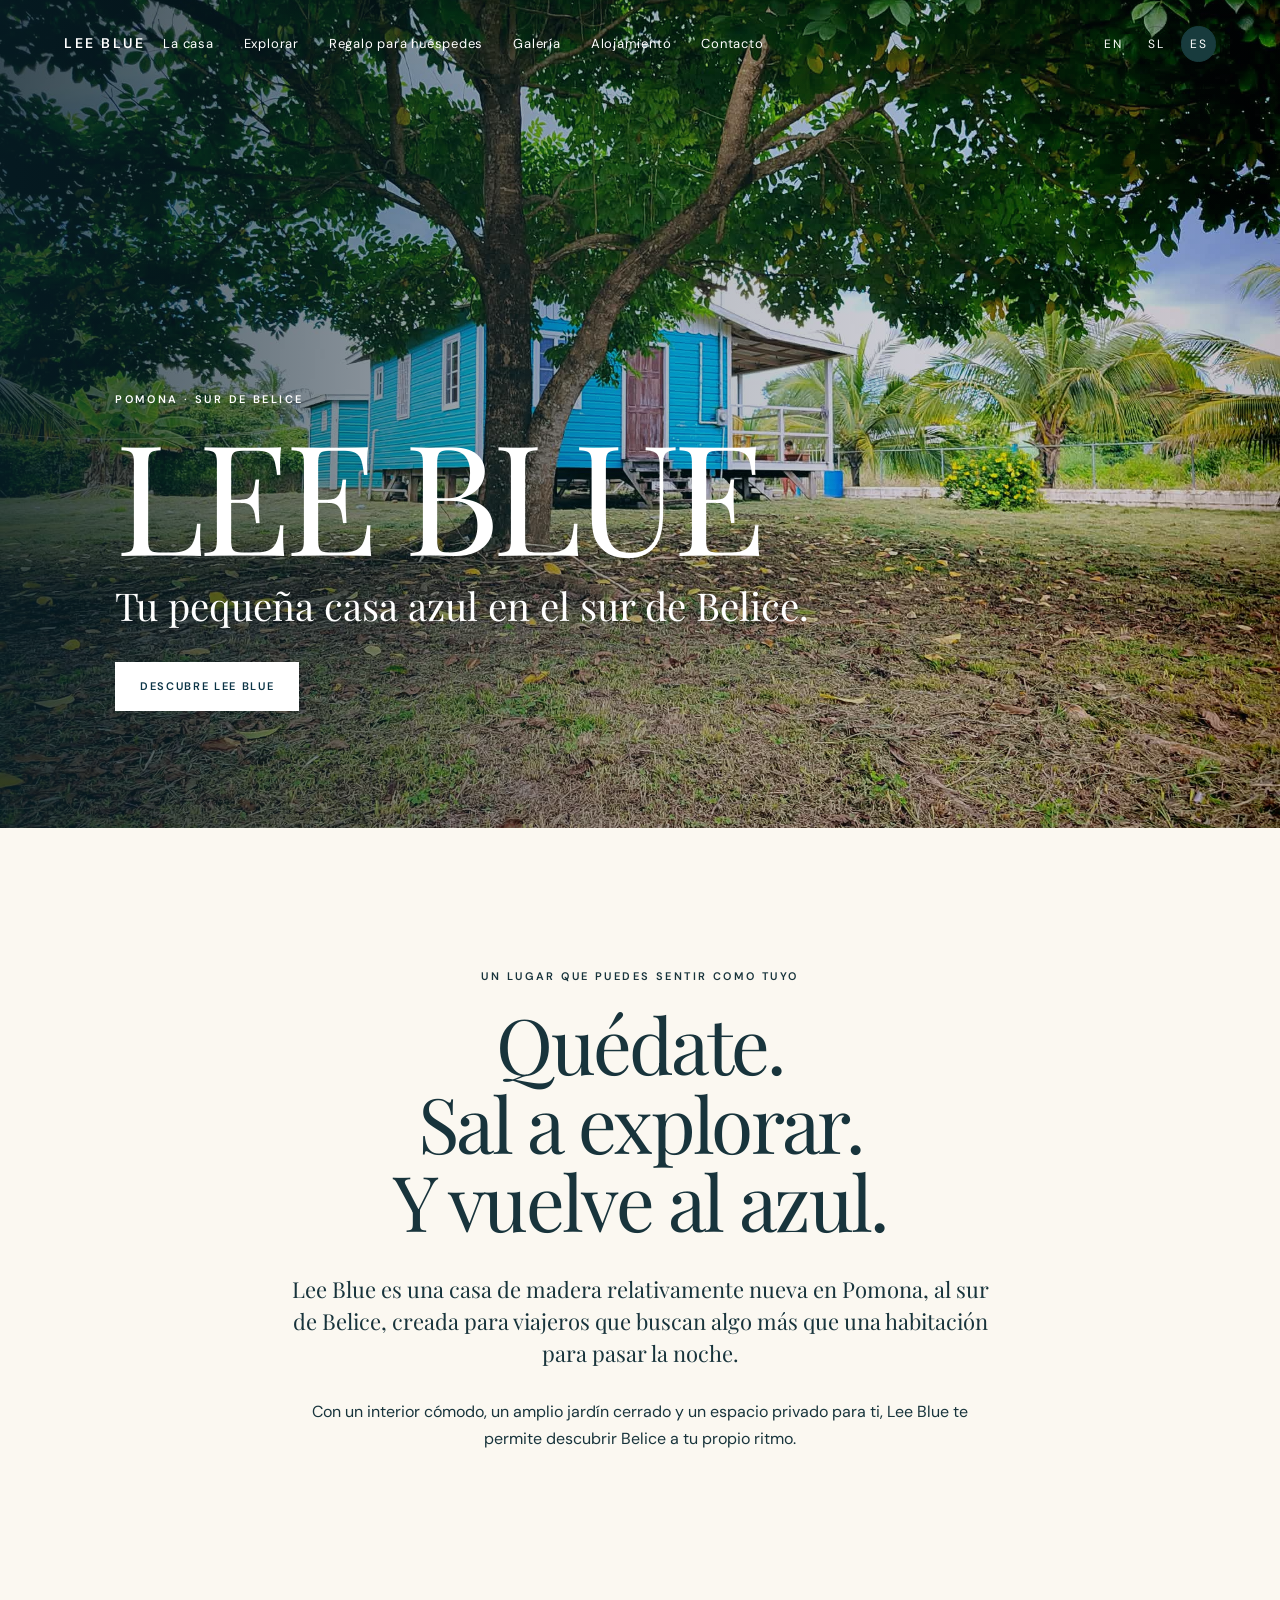
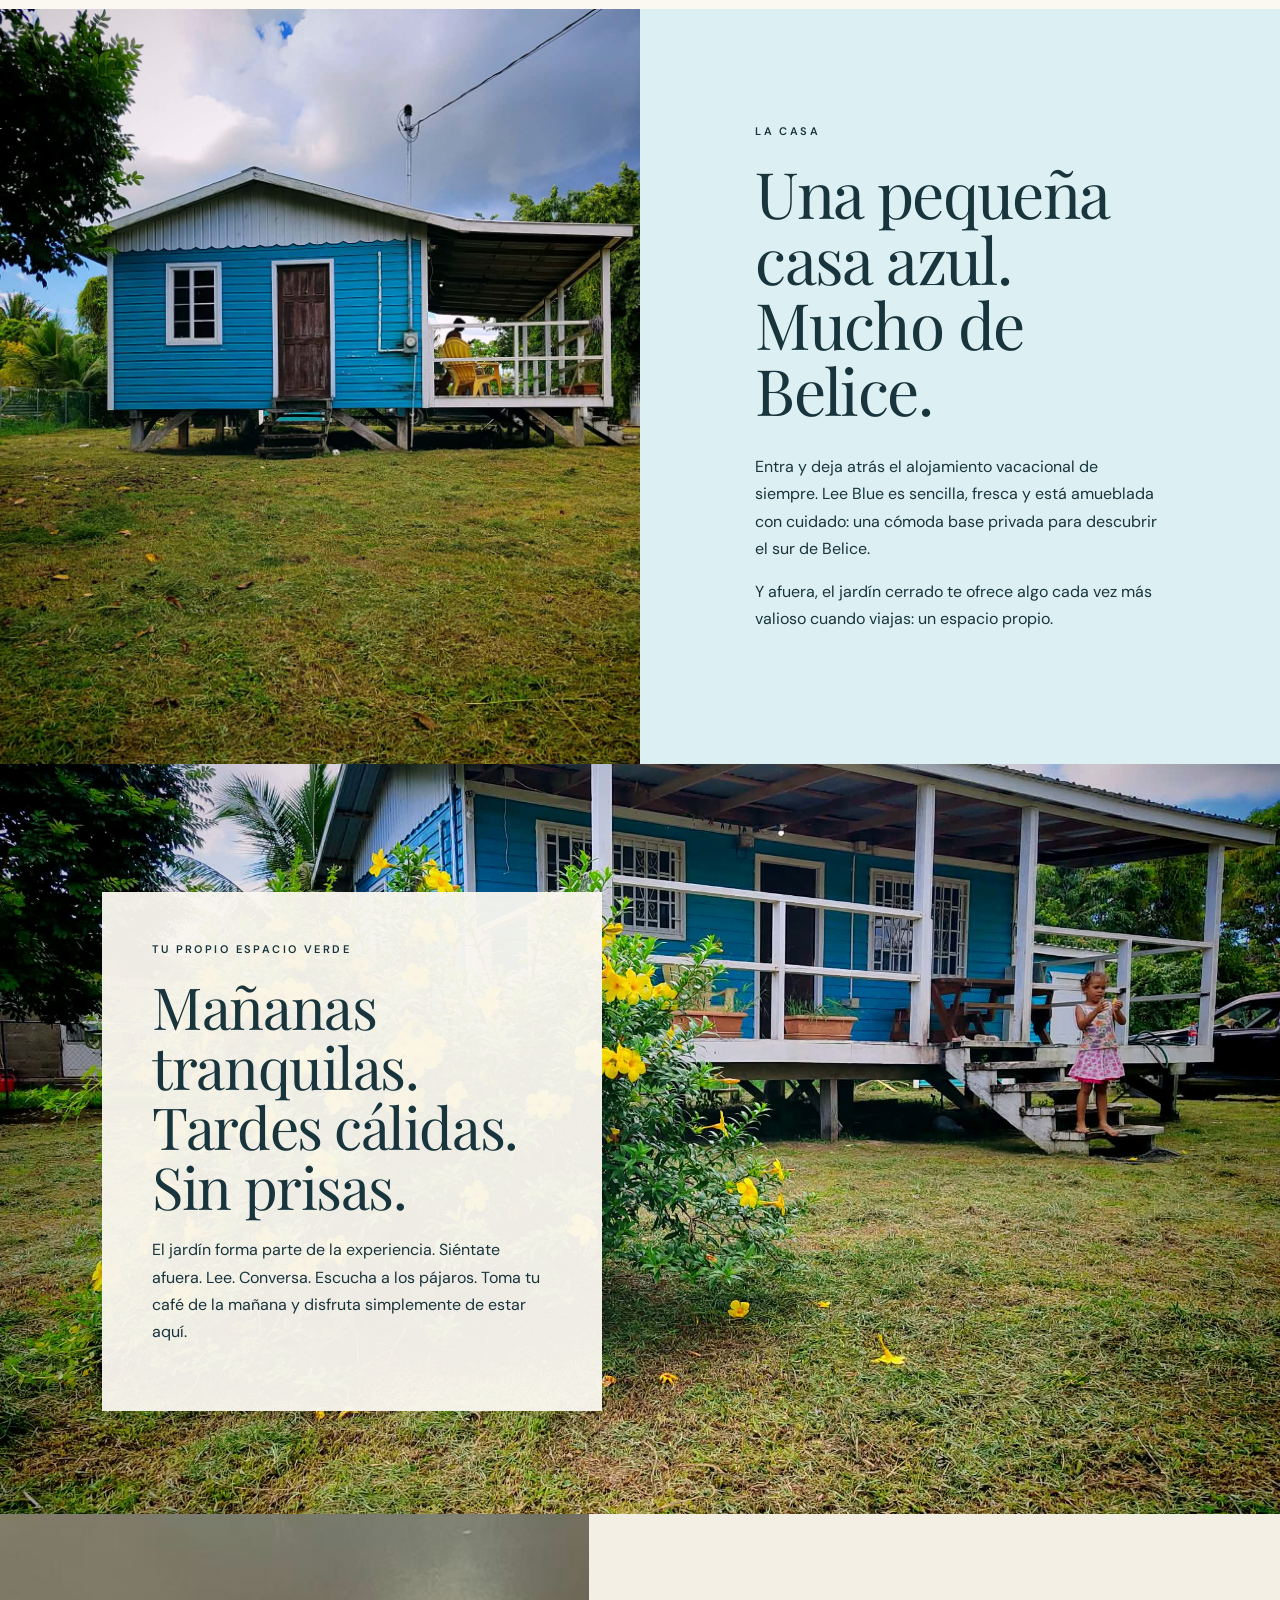
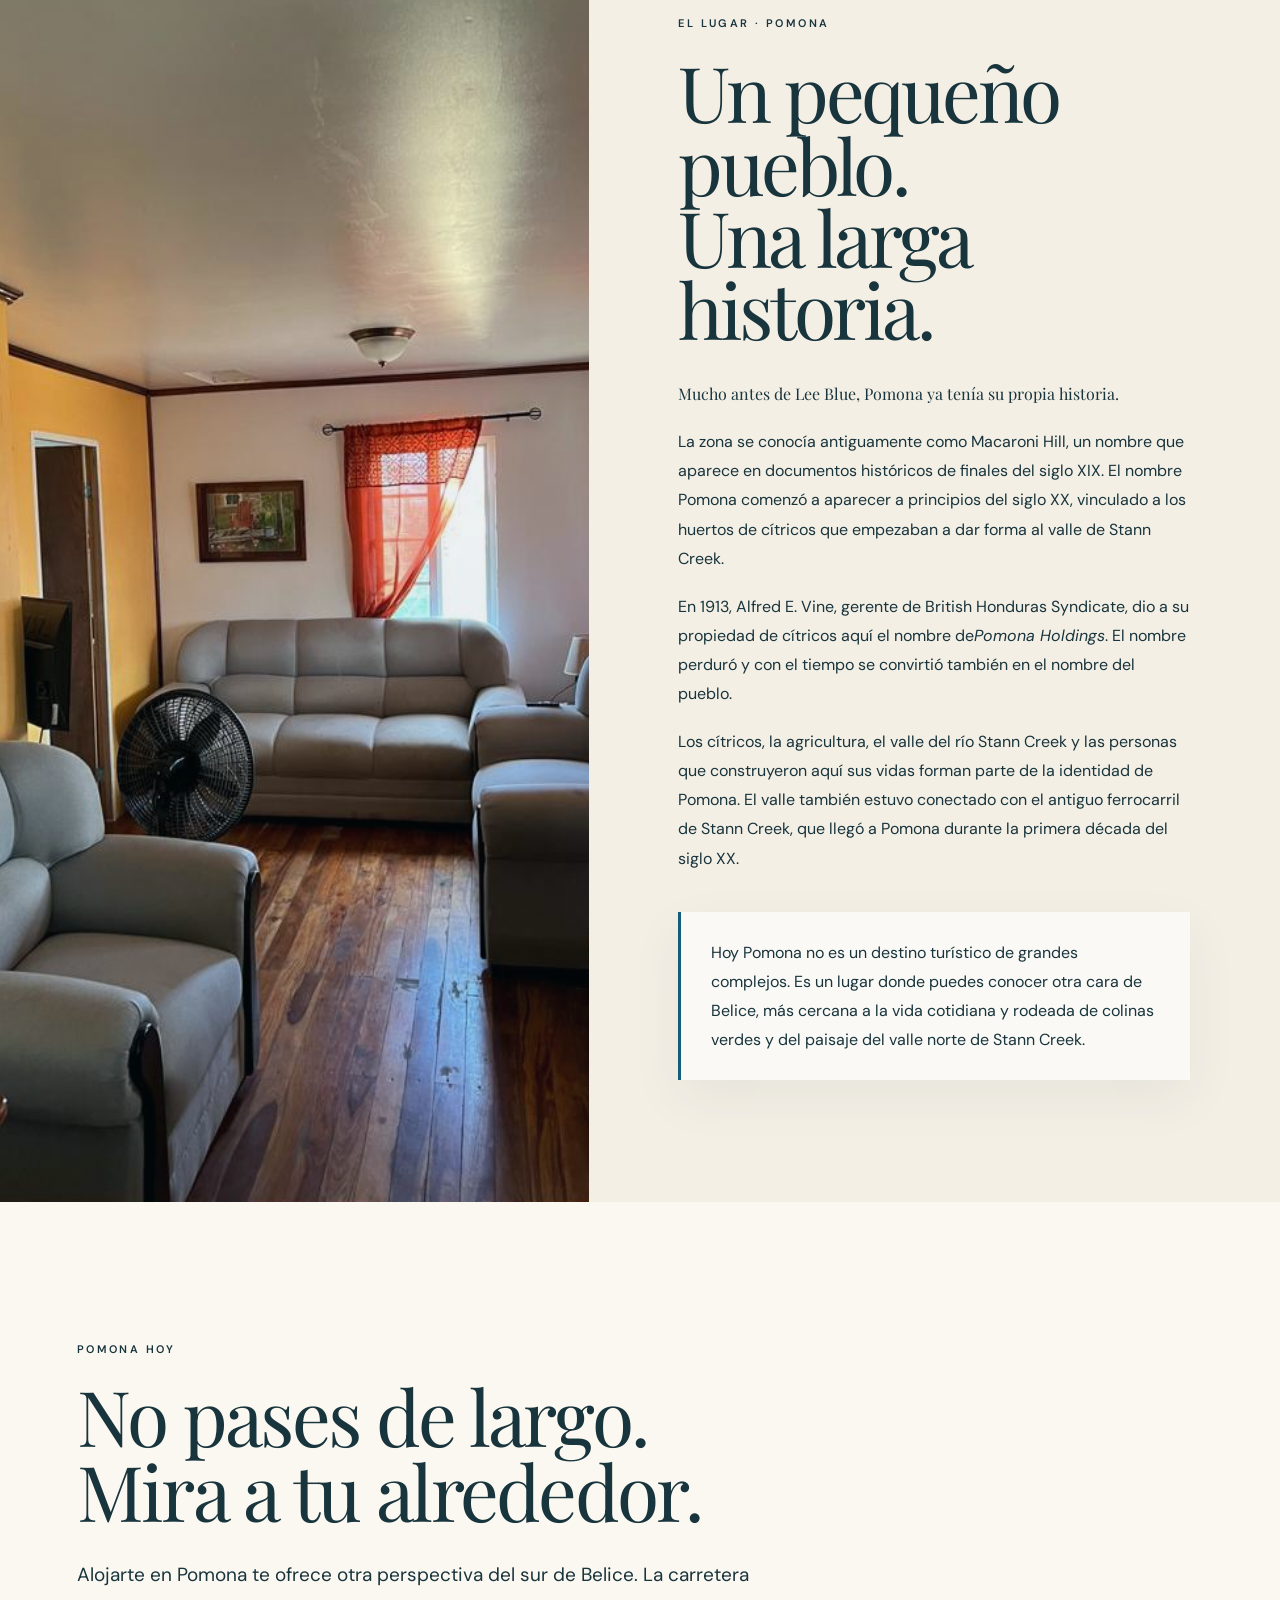
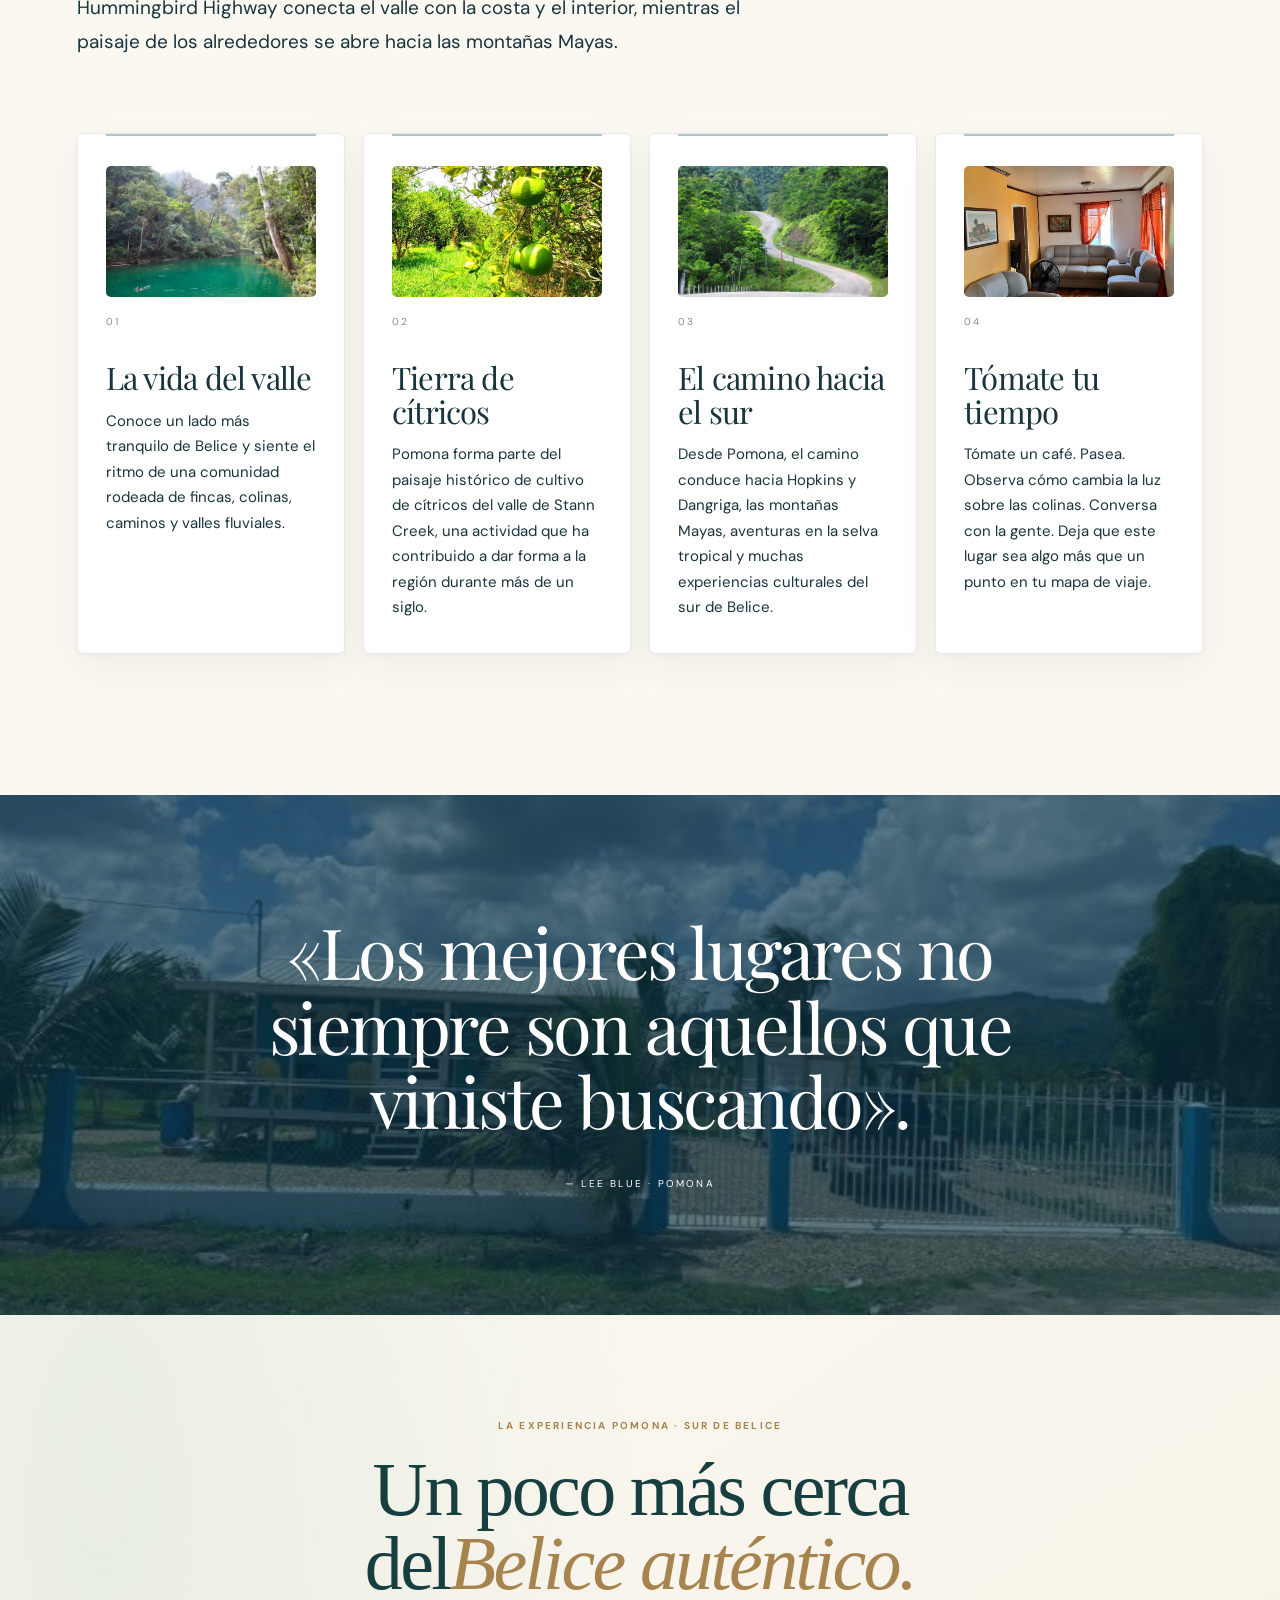
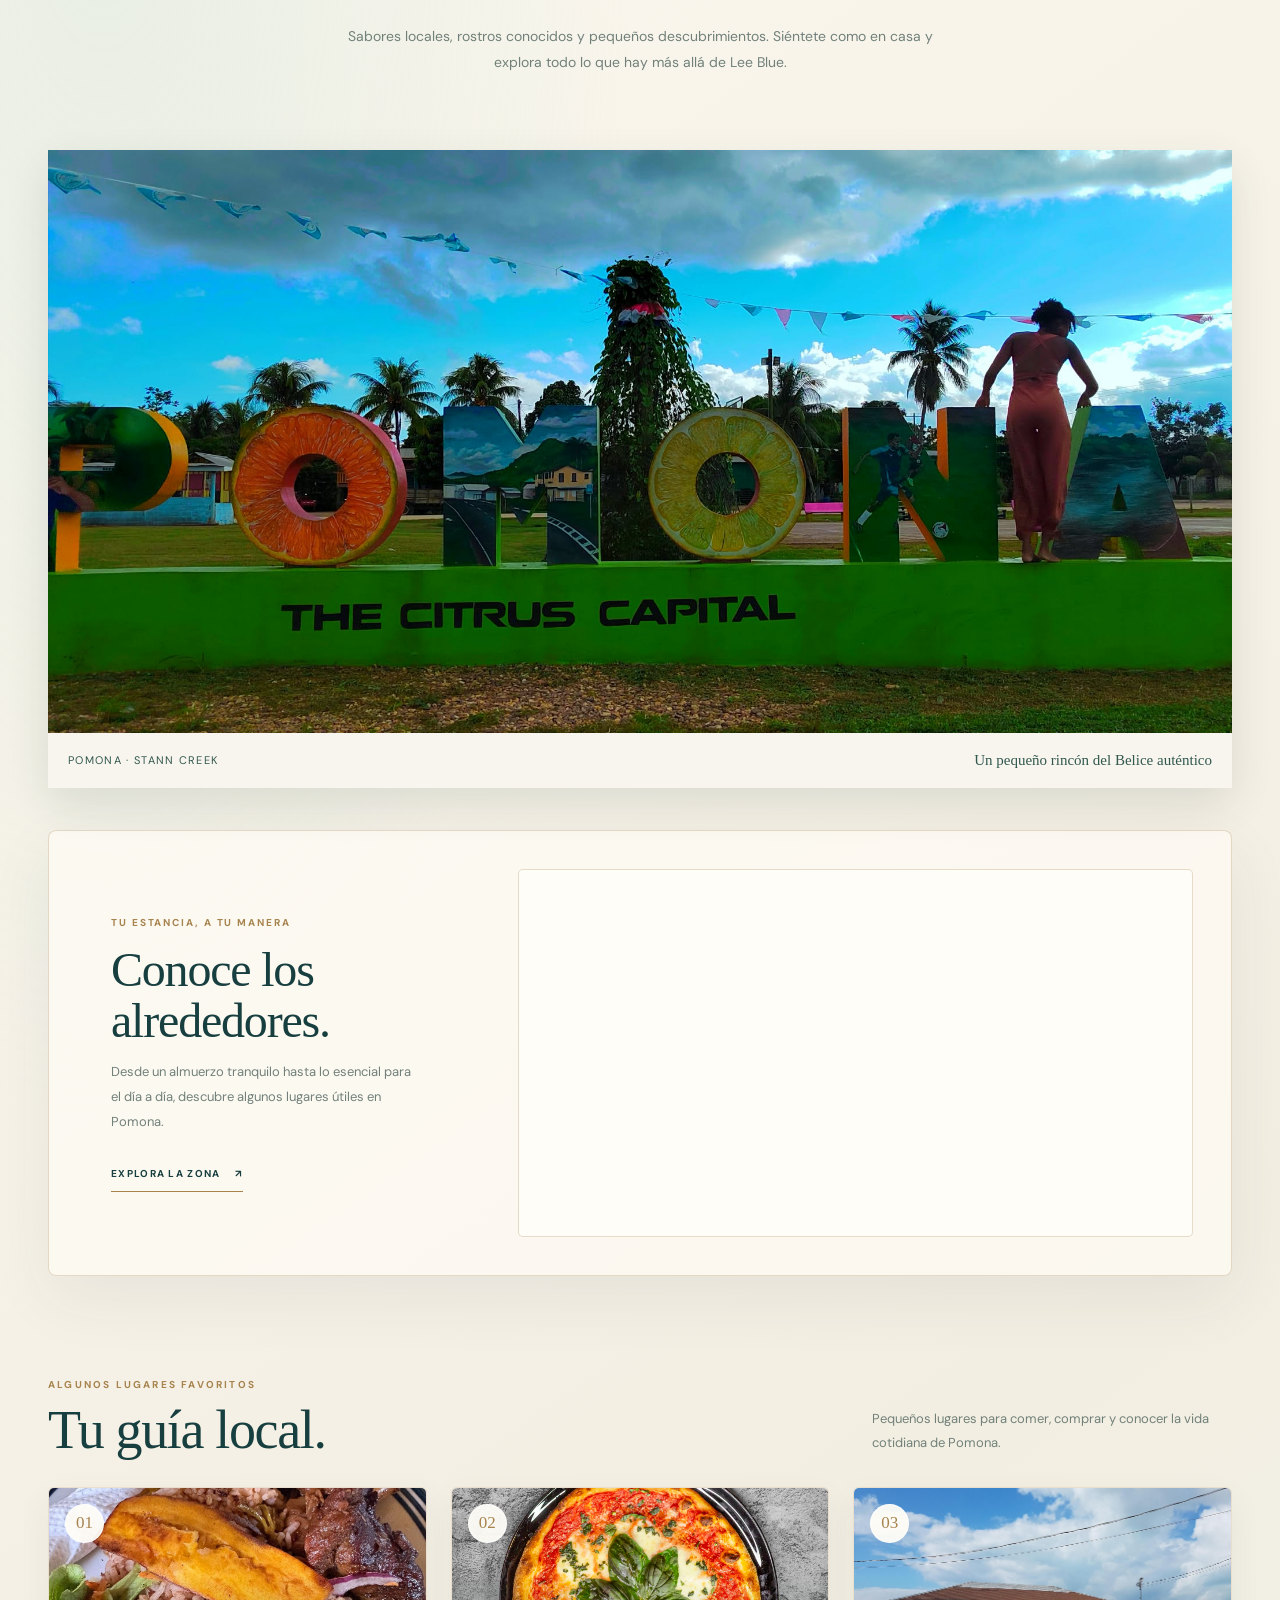
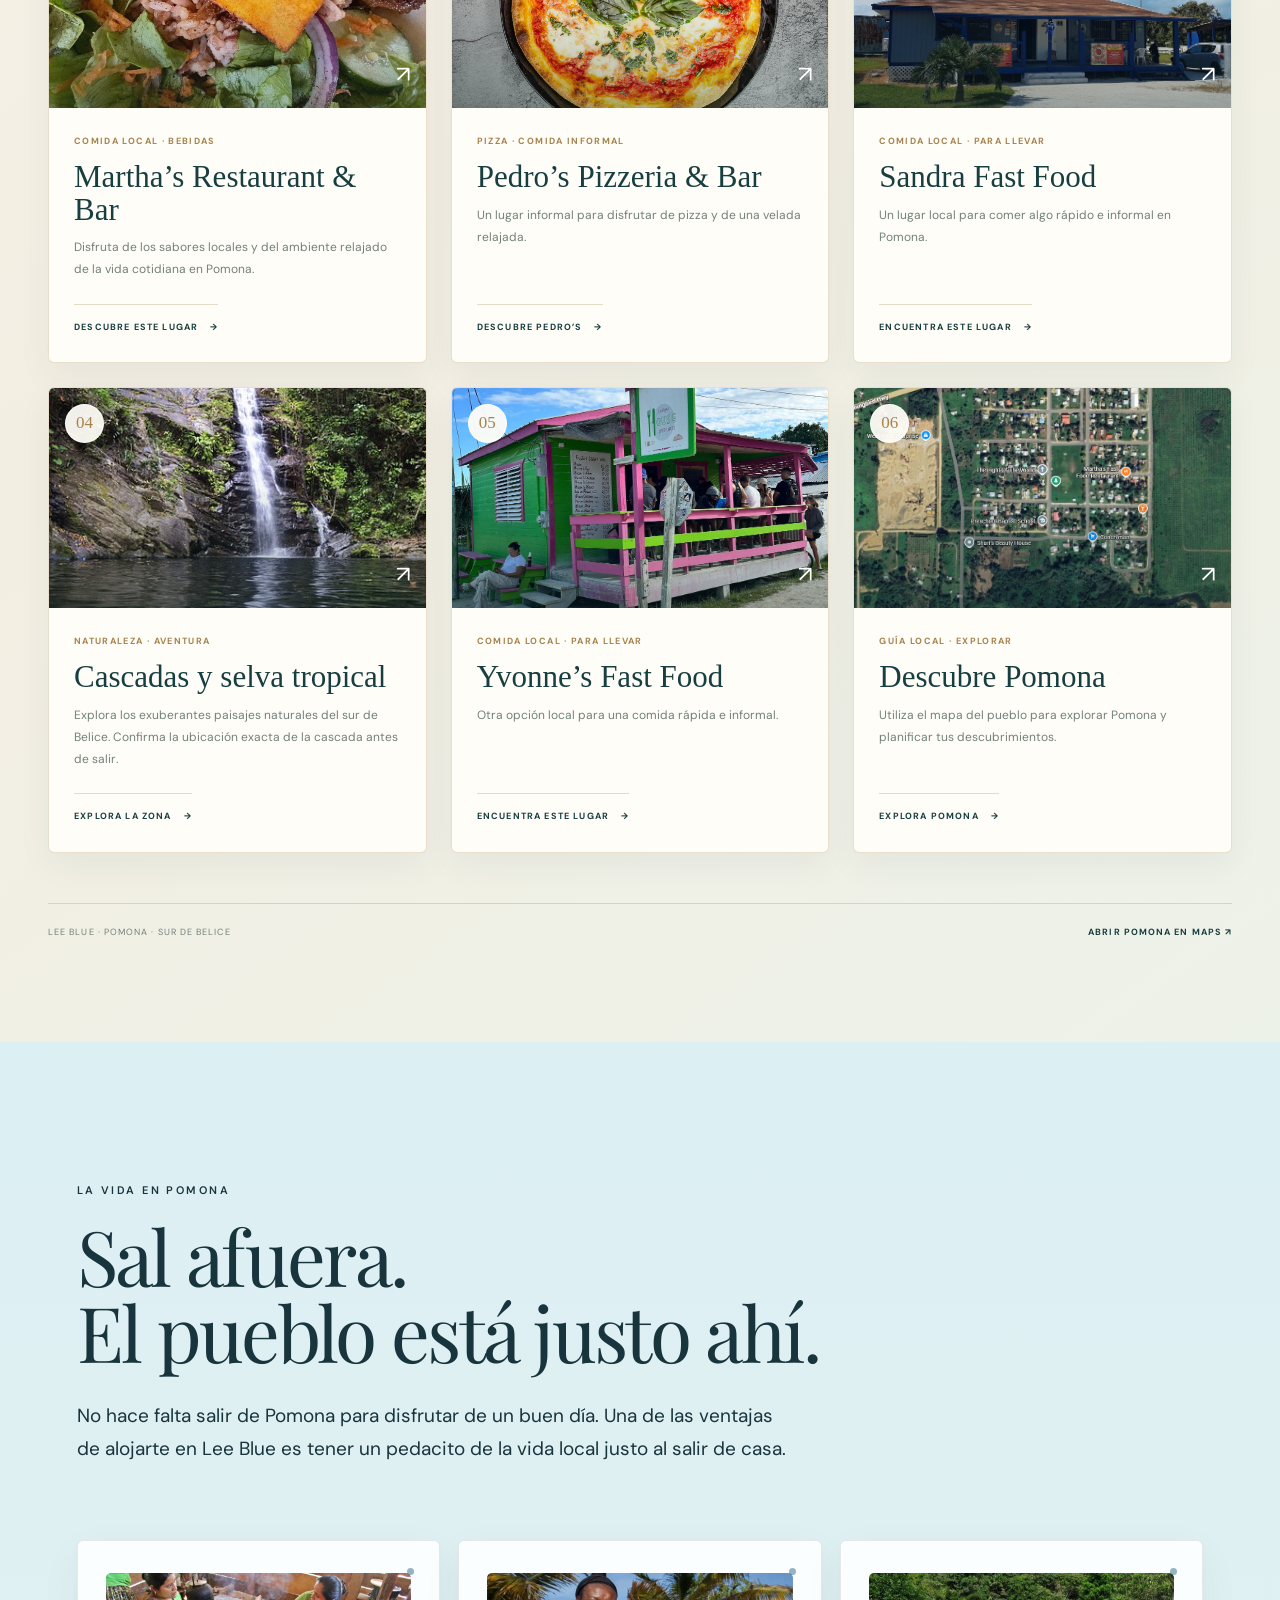
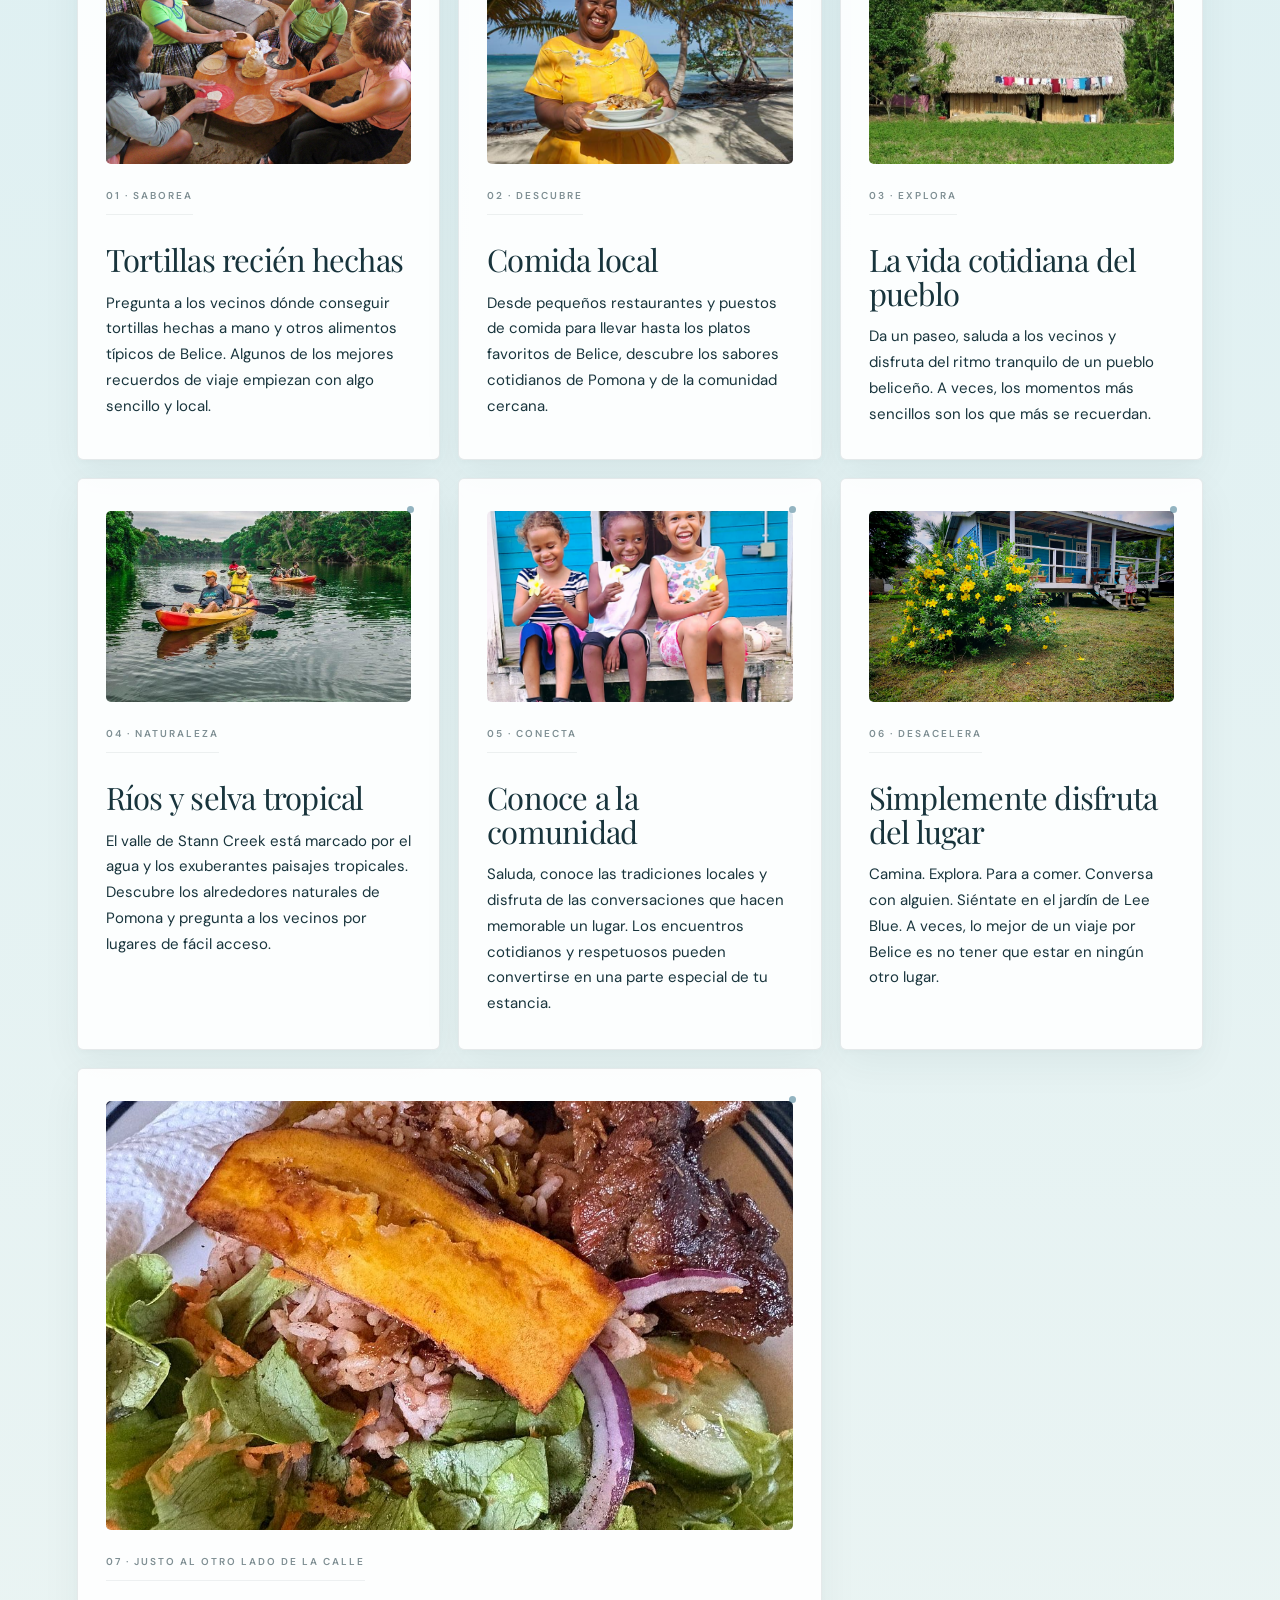
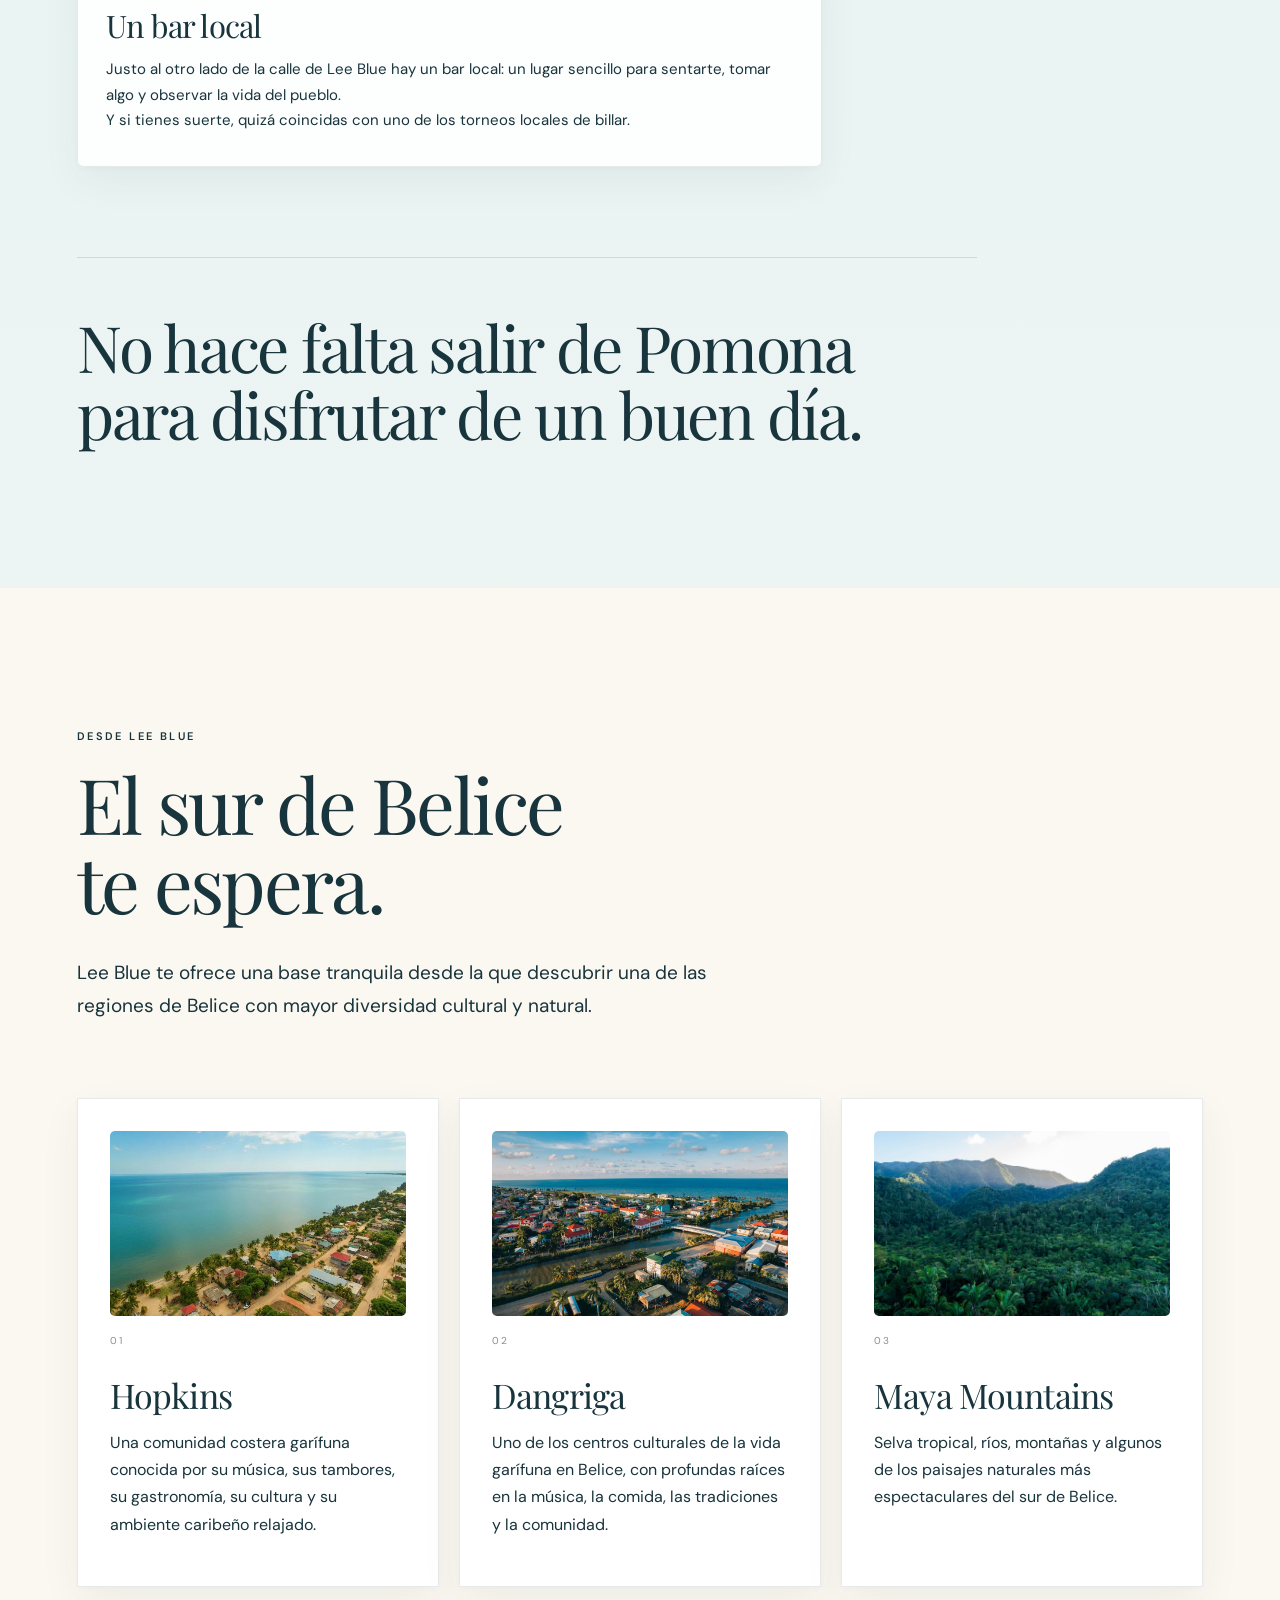
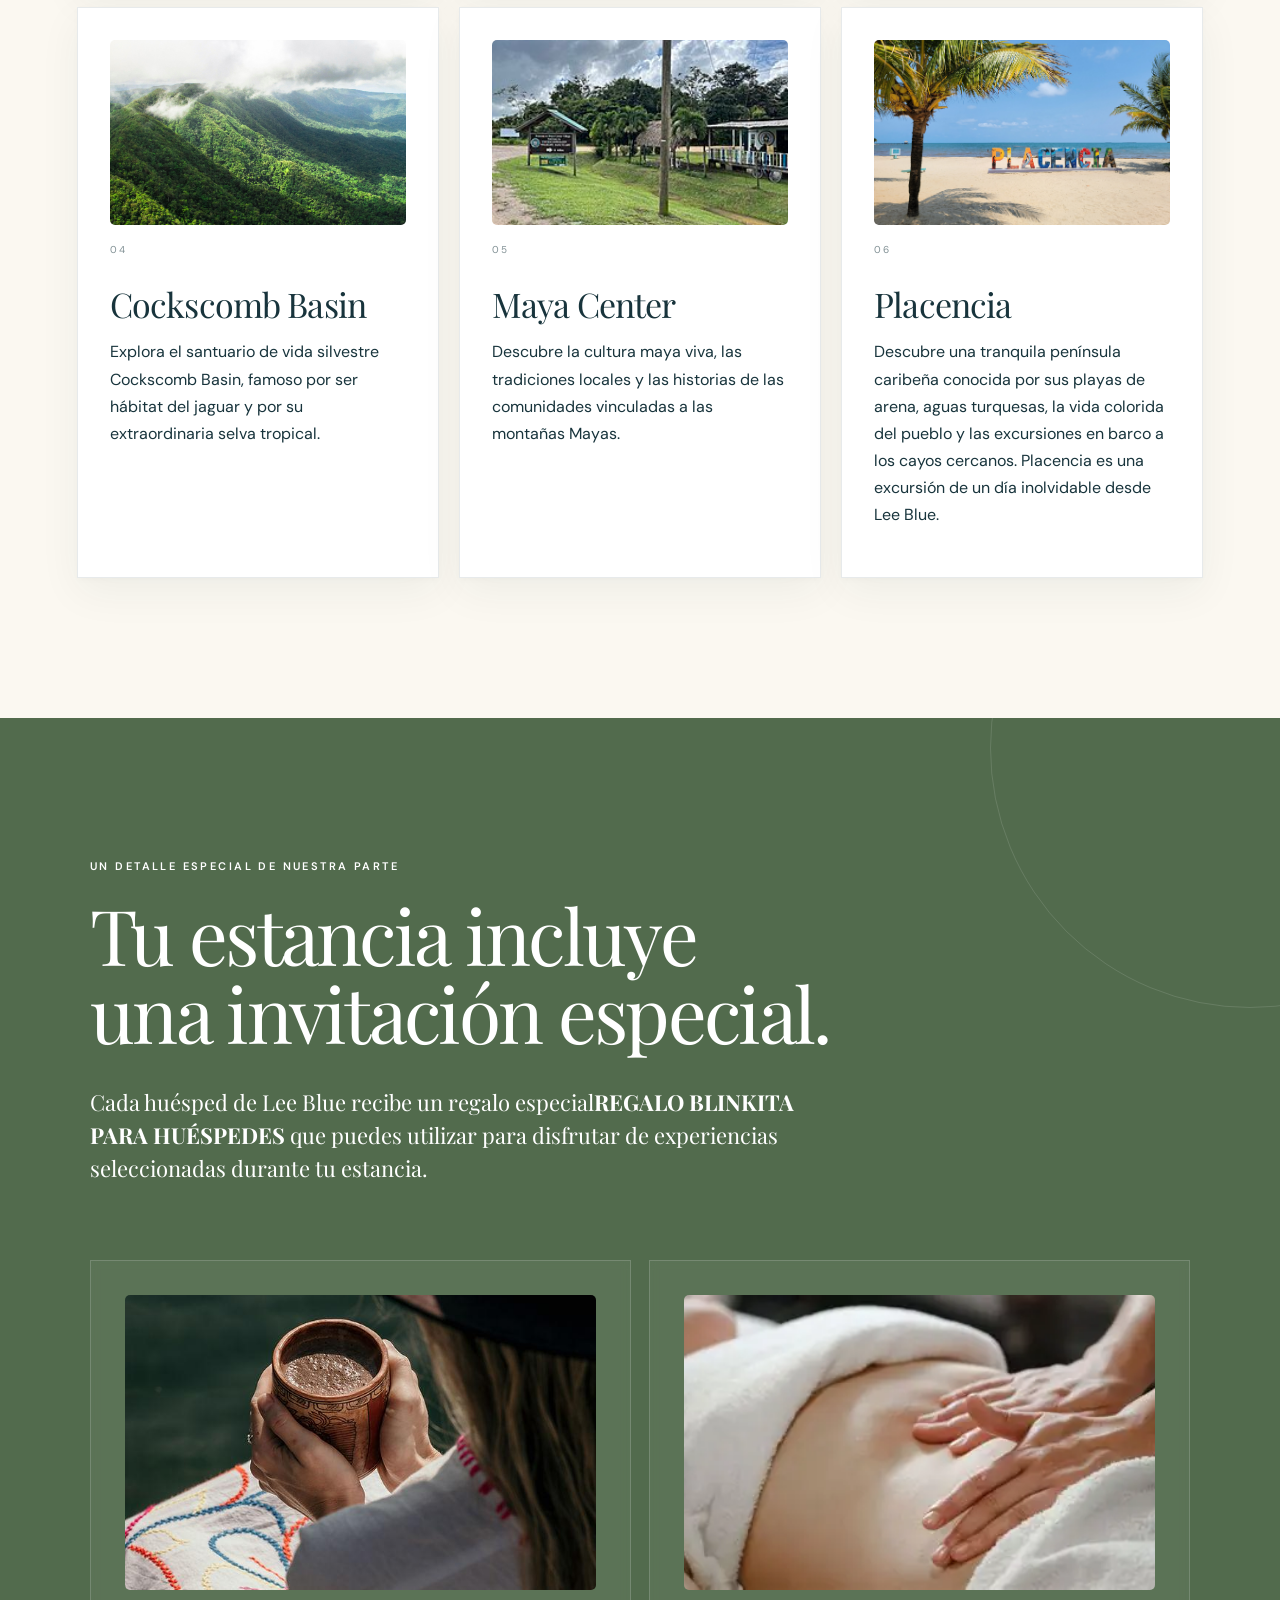
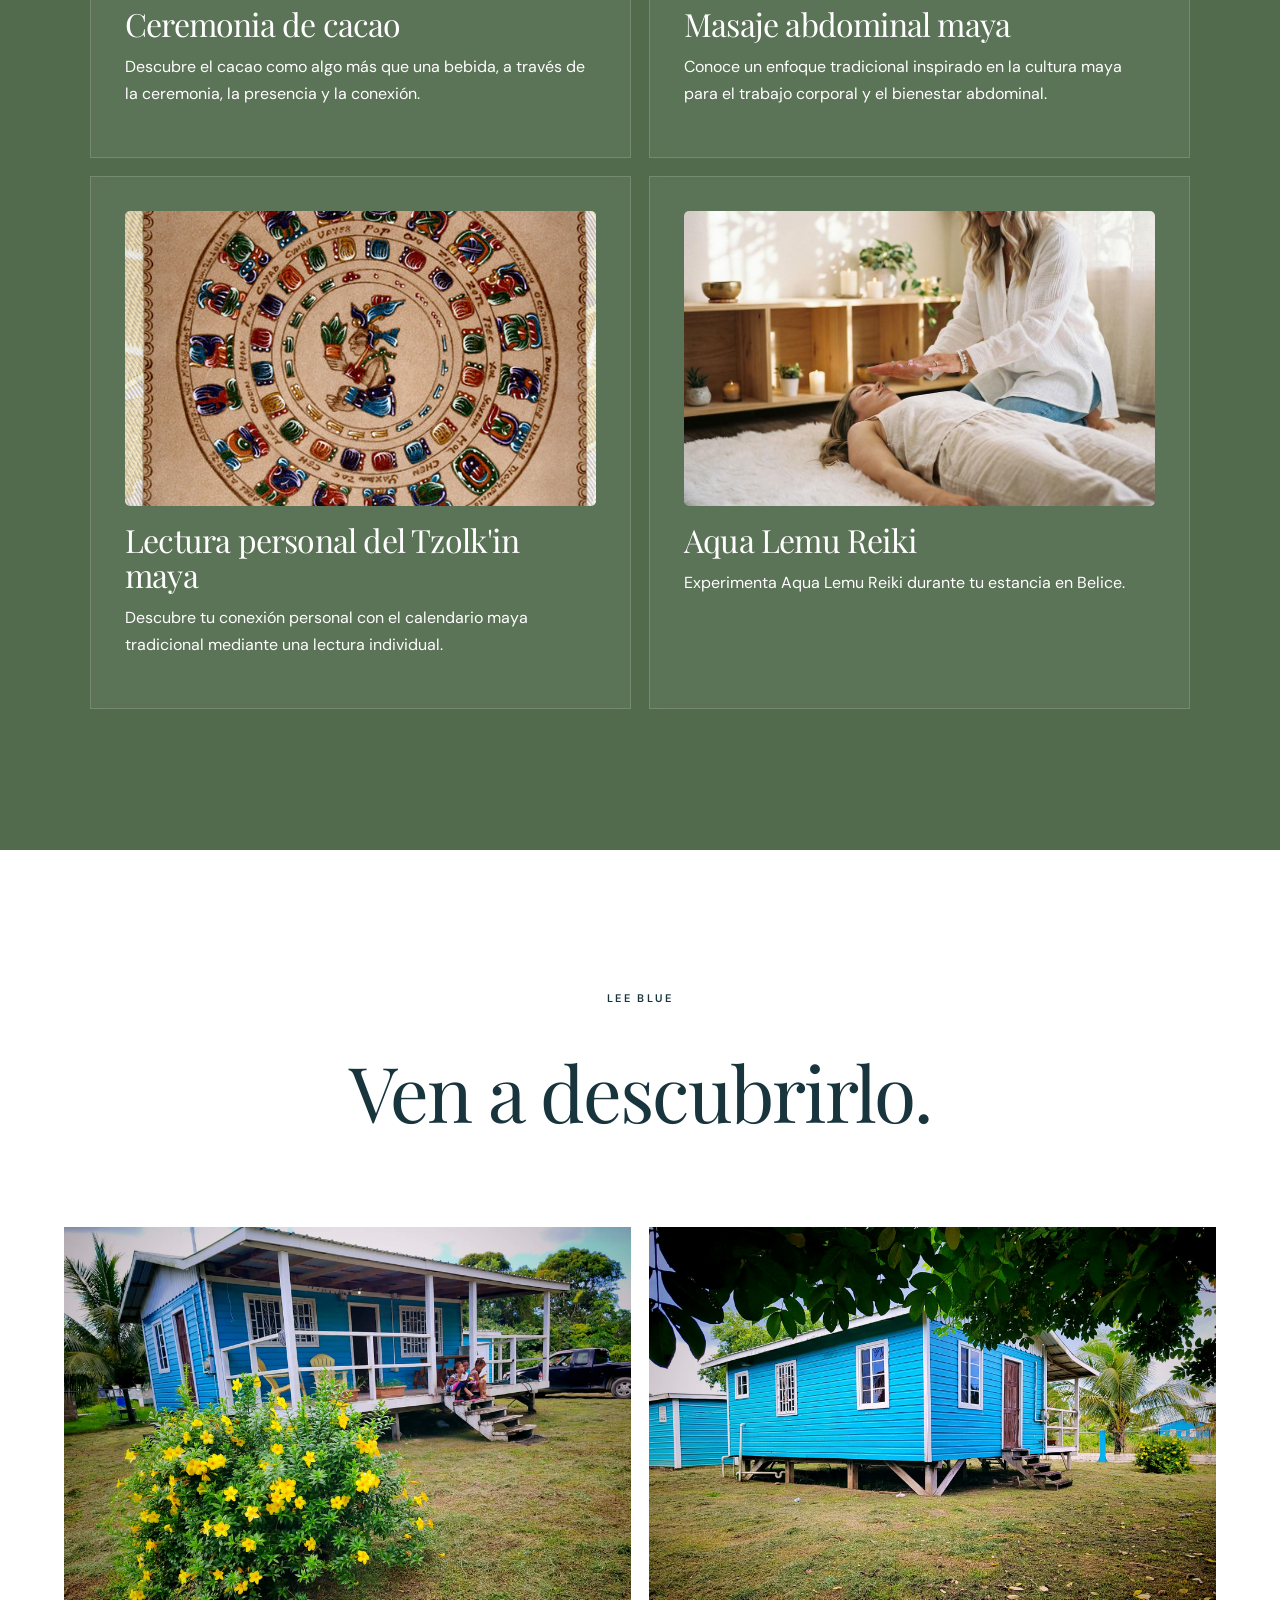
==== commit e8e1f4f0: "Revert Lee Blue website update; restore previous site version" ====
--- a/es/index.html
+++ b/es/index.html
@@ -3,26 +3,6 @@
 <head>
 <meta charset="utf-8"/>
 <meta content="width=device-width, initial-scale=1.0" name="viewport"/>
-<link rel="canonical" href="https://lee-blue.com/es/"/>
-<link rel="alternate" hreflang="en" href="https://lee-blue.com/"/>
-<link rel="alternate" hreflang="sl" href="https://lee-blue.com/sl/"/>
-<link rel="alternate" hreflang="es" href="https://lee-blue.com/es/"/>
-<link rel="alternate" hreflang="x-default" href="https://lee-blue.com/"/>
-<meta property="og:type" content="website"/>
-<meta property="og:site_name" content="Lee Blue"/>
-<meta property="og:title" content="Lee Blue | Tu pequeña casa azul en el sur de Belice"/>
-<meta property="og:description" content="Lee Blue es una casa privada de madera en Pomona, al sur de Belice: una base tranquila para descubrir la cultura maya, las comunidades garífunas, las montañas Mayas y la naturaleza de Belice."/>
-<meta property="og:url" content="https://lee-blue.com/es/"/>
-<meta property="og:image" content="https://lee-blue.com/images/pomona1.jpg"/>
-<meta property="og:image:alt" content="Casa Lee Blue en Pomona, al sur de Belice"/>
-<meta property="og:locale" content="es_ES"/>
-<meta property="og:locale:alternate" content="en_US"/>
-<meta property="og:locale:alternate" content="sl_SI"/>
-<meta name="twitter:card" content="summary_large_image"/>
-<meta name="twitter:title" content="Lee Blue | Tu pequeña casa azul en el sur de Belice"/>
-<meta name="twitter:description" content="Lee Blue es una casa privada de madera en Pomona, al sur de Belice: una base tranquila para descubrir la cultura maya, las comunidades garífunas, las montañas Mayas y la naturaleza de Belice."/>
-<meta name="twitter:image" content="https://lee-blue.com/images/pomona1.jpg"/>
-<script type="application/ld+json">{"@context":"https://schema.org","@type":"LodgingBusiness","@id":"https://lee-blue.com/es/#lodging","name":"Lee Blue","description":"Lee Blue es una casa privada de madera en Pomona, al sur de Belice: una base tranquila para descubrir la cultura maya, las comunidades garífunas, las montañas Mayas y la naturaleza de Belice.","url":"https://lee-blue.com/es/","image":"https://lee-blue.com/images/pomona1.jpg","address":{"@type":"PostalAddress","addressLocality":"Pomona","addressRegion":"Stann Creek","addressCountry":"BZ"}}</script>
 <title>Lee Blue | Tu pequeña casa azul en el sur de Belice</title>
 <meta content="Lee Blue es una casa privada de madera en Pomona, al sur de Belice: una base tranquila para descubrir la cultura maya, las comunidades garífunas, las montañas Mayas y la naturaleza de Belice." name="description"/>
 <link href="../style-v2.css?v=20260929-01" rel="stylesheet"/>
@@ -65,11 +45,11 @@
 <a href="#bonus">Regalo para huéspedes</a>
 <a href="#gallery">Galería</a>
 <a href="#stay">Alojamiento</a>
-<a href="#contact">Contacto</a><a href="#group-stays">Grupos</a></nav><div aria-label="Selección de idioma" class="language-switcher"><a data-lang="en" href="../">EN</a><a data-lang="sl" href="../sl/">SL</a><a aria-current="page" data-lang="es" href="../es/">ES</a></div>
+<a href="#contact">Contacto</a></nav><div aria-label="Selección de idioma" class="language-switcher"><a data-lang="en" href="../index.html">EN</a><a data-lang="sl" href="../sl/index.html">SL</a><a aria-current="page" data-lang="es" href="../es/index.html">ES</a></div>
 </header>
 <main>
 <section class="hero">
-<img alt="Casa Lee Blue en Pomona, al sur de Belice" src="../images/pomona1.jpg" decoding="async" loading="eager" fetchpriority="high">
+<img alt="Casa Lee Blue en Pomona, al sur de Belice" src="../images/pomona1.jpg"/>
 <div class="hero-overlay">
 <p class="eyebrow">POMONA · SUR DE BELICE</p>
 <h1>LEE BLUE</h1>
@@ -85,7 +65,7 @@
 </section>
 <section class="split-section" id="house">
 <div class="image">
-<img alt="Interior de Lee Blue" src="../images/pomona2.jpg" decoding="async" loading="lazy">
+<img alt="Interior de Lee Blue" src="../images/pomona2.jpg"/>
 </div>
 <div class="content">
 <p class="eyebrow">LA CASA</p>
@@ -95,7 +75,7 @@
 </div>
 </section>
 <section class="garden">
-<img alt="Jardín de Lee Blue" src="../images/pomona3.jpg" decoding="async" loading="lazy">
+<img alt="Jardín de Lee Blue" src="../images/pomona3.jpg"/>
 <div class="garden-text">
 <p class="eyebrow">TU PROPIO ESPACIO VERDE</p>
 <h2>Mañanas tranquilas.<br/>Tardes cálidas.<br/>Sin prisas.</h2>
@@ -104,7 +84,7 @@
 </section>
 <section class="pomona-story" id="pomona">
 <div class="pomona-image">
-<img alt="Pomona y el paisaje verde del sur de Belice" src="../images/pomona8.jpg" decoding="async" loading="lazy">
+<img alt="Pomona y el paisaje verde del sur de Belice" src="../images/pomona8.jpg"/>
 </div>
 <div class="pomona-content">
 <p class="eyebrow">EL LUGAR · POMONA</p>
@@ -125,25 +105,25 @@
 </div>
 <div class="pomona-cards">
 <article>
-<img alt="El verde valle fluvial del sur de Belice" data-auto-photo="rivervalley.jpg" src="../images/rivervalley.jpg" decoding="async" loading="lazy">
+<img alt="El verde valle fluvial del sur de Belice" data-auto-photo="rivervalley.jpg" loading="lazy" src="../images/rivervalley.jpg"/>
 <span>01</span>
 <h3>La vida del valle</h3>
 <p>Conoce un lado más tranquilo de Belice y siente el ritmo de una comunidad rodeada de fincas, colinas, caminos y valles fluviales.</p>
 </article>
 <article>
-<img alt="Zona de cultivo de cítricos en el valle de Stann Creek" data-auto-photo="citruscountry.jpg" src="../images/citruscountry.jpg" decoding="async" loading="lazy">
+<img alt="Zona de cultivo de cítricos en el valle de Stann Creek" data-auto-photo="citruscountry.jpg" loading="lazy" src="../images/citruscountry.jpg"/>
 <span>02</span>
 <h3>Tierra de cítricos</h3>
 <p>Pomona forma parte del paisaje histórico de cultivo de cítricos del valle de Stann Creek, una actividad que ha contribuido a dar forma a la región durante más de un siglo.</p>
 </article>
 <article>
-<img alt="Paisaje de Belice y camino hacia nuevos descubrimientos" data-auto-photo="belize.jpg" src="../images/belize.jpg" decoding="async" loading="lazy">
+<img alt="Paisaje de Belice y camino hacia nuevos descubrimientos" data-auto-photo="belize.jpg" loading="lazy" src="../images/belize.jpg"/>
 <span>03</span>
 <h3>El camino hacia el sur</h3>
 <p>Desde Pomona, el camino conduce hacia Hopkins y Dangriga, las montañas Mayas, aventuras en la selva tropical y muchas experiencias culturales del sur de Belice.</p>
 </article>
 <article>
-<img alt="El paisaje verde alrededor de Pomona" data-auto-photo="pomona8.jpg" src="../images/pomona8.jpg" decoding="async" loading="lazy">
+<img alt="El paisaje verde alrededor de Pomona" data-auto-photo="pomona8.jpg" loading="lazy" src="../images/pomona8.jpg"/>
 <span>04</span>
 <h3>Tómate tu tiempo</h3>
 <p>Tómate un café. Pasea. Observa cómo cambia la luz sobre las colinas. Conversa con la gente. Deja que este lugar sea algo más que un punto en tu mapa de viaje.</p>
@@ -168,7 +148,7 @@
 <p>Sabores locales, rostros conocidos y pequeños descubrimientos. Siéntete como en casa y explora todo lo que hay más allá de Lee Blue.</p>
 </header>
 <figure class="lee-pomona-sign-banner">
-<img alt="Bienvenidos a Pomona, Stann Creek, Belice" src="../images/pomona-sign.jpg" decoding="async" loading="lazy">
+<img alt="Bienvenidos a Pomona, Stann Creek, Belice" loading="lazy" src="../images/pomona-sign.jpg"/>
 <figcaption>
 <span>POMONA · STANN CREEK</span>
 <span>Un pequeño rincón del Belice auténtico</span>
@@ -197,7 +177,7 @@
 <div class="lee-guide-grid">
 <a class="lee-guide-card" href="https://www.google.com/maps/search/?api=1&amp;query=Martha's%20Restaurant%20and%20Bar%20Pomona%20Belize" rel="noopener" target="_blank">
 <div class="lee-guide-image">
-<img alt="Restaurante y bar Martha’s en Pomona, Belice" src="../images/martharestaurantbar.jpg" decoding="async" loading="lazy">
+<img alt="Restaurante y bar Martha’s en Pomona, Belice" loading="lazy" src="../images/martharestaurantbar.jpg"/>
 <span class="lee-guide-number">01</span>
 <span aria-hidden="true" class="lee-guide-arrow">↗</span>
 </div>
@@ -210,7 +190,7 @@
 </a>
 <a class="lee-guide-card" href="https://www.google.com/maps/search/?api=1&amp;query=Pedro's%20Pizzeria%20Bar%20Pomona%20Belize" rel="noopener" target="_blank">
 <div class="lee-guide-image">
-<img alt="Pizzería y bar Pedro’s en Pomona, Belice" src="../images/pedro's-pizzeria.jpg" decoding="async" loading="lazy">
+<img alt="Pizzería y bar Pedro’s en Pomona, Belice" loading="lazy" src="../images/pedro's-pizzeria.jpg"/>
 <span class="lee-guide-number">02</span>
 <span aria-hidden="true" class="lee-guide-arrow">↗</span>
 </div>
@@ -223,7 +203,7 @@
 </a>
 <a class="lee-guide-card" href="https://www.google.com/maps/search/?api=1&amp;query=Sandra%20Fast%20Food%20Pomona%20Belize" rel="noopener" target="_blank">
 <div class="lee-guide-image">
-<img alt="Sandra Fast Food en Pomona, Belice" src="../images/pomona-sandrafastfood.jpg" decoding="async" loading="lazy">
+<img alt="Sandra Fast Food en Pomona, Belice" loading="lazy" src="../images/pomona-sandrafastfood.jpg"/>
 <span class="lee-guide-number">03</span>
 <span aria-hidden="true" class="lee-guide-arrow">↗</span>
 </div>
@@ -236,7 +216,7 @@
 </a>
 <a class="lee-guide-card" href="https://www.google.com/maps/search/?api=1&amp;query=Waterfalls%20near%20Pomona%20Stann%20Creek%20Belize" rel="noopener" target="_blank">
 <div class="lee-guide-image">
-<img alt="Cascada en la zona de Pomona; ubicación exacta por confirmar" src="../images/pomona-waterfalls.jpg" decoding="async" loading="lazy">
+<img alt="Cascada en la zona de Pomona; ubicación exacta por confirmar" loading="lazy" src="../images/pomona-waterfalls.jpg"/>
 <span class="lee-guide-number">04</span>
 <span aria-hidden="true" class="lee-guide-arrow">↗</span>
 </div>
@@ -249,7 +229,7 @@
 </a>
 <a class="lee-guide-card" href="https://www.google.com/maps/search/?api=1&amp;query=Yvonne's%20Fast%20Food%20Pomona%20Belize" rel="noopener" target="_blank">
 <div class="lee-guide-image">
-<img alt="Yvonne’s Fast Food en Pomona, Belice" src="../images/pomona-yvonnefastfood.jpg" decoding="async" loading="lazy">
+<img alt="Yvonne’s Fast Food en Pomona, Belice" loading="lazy" src="../images/pomona-yvonnefastfood.jpg"/>
 <span class="lee-guide-number">05</span>
 <span aria-hidden="true" class="lee-guide-arrow">↗</span>
 </div>
@@ -262,7 +242,7 @@
 </a>
 <a class="lee-guide-card" href="https://www.google.com/maps/search/?api=1&amp;query=Pomona%20Stann%20Creek%20Belize" rel="noopener" target="_blank">
 <div class="lee-guide-image">
-<img alt="Mapa de Pomona, Belice" src="../images/pomona-map.jpg" decoding="async" loading="lazy">
+<img alt="Mapa de Pomona, Belice" loading="lazy" src="../images/pomona-map.jpg"/>
 <span class="lee-guide-number">06</span>
 <span aria-hidden="true" class="lee-guide-arrow">↗</span>
 </div>
@@ -292,43 +272,43 @@
 </div>
 <div class="pomona-life-grid">
 <article class="life-card">
-<img alt="Tortillas frescas hechas a mano" data-auto-photo="freshtortillias.jpg" src="../images/freshtortillias.jpg" decoding="async" loading="lazy">
+<img alt="Tortillas frescas hechas a mano" data-auto-photo="freshtortillias.jpg" loading="lazy" src="../images/freshtortillias.jpg"/>
 <span>01 · SABOREA</span>
 <h3>Tortillas recién hechas</h3>
 <p>Pregunta a los vecinos dónde conseguir tortillas hechas a mano y otros alimentos típicos de Belice. Algunos de los mejores recuerdos de viaje empiezan con algo sencillo y local.</p>
 </article>
 <article class="life-card">
-<img alt="Hudut beliceño, un plato tradicional local" data-auto-photo="hopkins-garifuna-hudut.jpg" src="../images/hopkins-garifuna-hudut.jpg" decoding="async" loading="lazy">
+<img alt="Hudut beliceño, un plato tradicional local" data-auto-photo="hopkins-garifuna-hudut.jpg" loading="lazy" src="../images/hopkins-garifuna-hudut.jpg"/>
 <span>02 · DESCUBRE</span>
 <h3>Comida local</h3>
 <p>Desde pequeños restaurantes y puestos de comida para llevar hasta los platos favoritos de Belice, descubre los sabores cotidianos de Pomona y de la comunidad cercana.</p>
 </article>
 <article class="life-card">
-<img alt="Vida cotidiana en un pueblo beliceño" data-auto-photo="everydayvillagelife.jpg" src="../images/everydayvillagelife.jpg" decoding="async" loading="lazy">
+<img alt="Vida cotidiana en un pueblo beliceño" data-auto-photo="everydayvillagelife.jpg" loading="lazy" src="../images/everydayvillagelife.jpg"/>
 <span>03 · EXPLORA</span>
 <h3>La vida cotidiana del pueblo</h3>
 <p>Da un paseo, saluda a los vecinos y disfruta del ritmo tranquilo de un pueblo beliceño. A veces, los momentos más sencillos son los que más se recuerdan.</p>
 </article>
 <article class="life-card">
-<img alt="Remando por un río en el Belice tropical" data-auto-photo="riverpaddling.jpg" src="../images/riverpaddling.jpg" decoding="async" loading="lazy">
+<img alt="Remando por un río en el Belice tropical" data-auto-photo="riverpaddling.jpg" loading="lazy" src="../images/riverpaddling.jpg"/>
 <span>04 · NATURALEZA</span>
 <h3>Ríos y selva tropical</h3>
 <p>El valle de Stann Creek está marcado por el agua y los exuberantes paisajes tropicales. Descubre los alrededores naturales de Pomona y pregunta a los vecinos por lugares de fácil acceso.</p>
 </article>
 <article class="life-card">
-<img alt="Niños de la comunidad de Pomona" data-auto-photo="pomona-kids.jpg" src="../images/pomona-kids.jpg" decoding="async" loading="lazy">
+<img alt="Niños de la comunidad de Pomona" data-auto-photo="pomona-kids.jpg" loading="lazy" src="../images/pomona-kids.jpg"/>
 <span>05 · CONECTA</span>
 <h3>Conoce a la comunidad</h3>
 <p>Saluda, conoce las tradiciones locales y disfruta de las conversaciones que hacen memorable un lugar. Los encuentros cotidianos y respetuosos pueden convertirse en una parte especial de tu estancia.</p>
 </article>
 <article class="life-card">
-<img alt="Jardín de Lee Blue" data-auto-photo="pomona3.jpg" src="../images/pomona3.jpg" decoding="async" loading="lazy">
+<img alt="Jardín de Lee Blue" data-auto-photo="pomona3.jpg" loading="lazy" src="../images/pomona3.jpg"/>
 <span>06 · DESACELERA</span>
 <h3>Simplemente disfruta del lugar</h3>
 <p>Camina. Explora. Para a comer. Conversa con alguien. Siéntate en el jardín de Lee Blue. A veces, lo mejor de un viaje por Belice es no tener que estar en ningún otro lugar.</p>
 </article>
 <article class="life-card life-card-wide">
-<img alt="Restaurante y bar Martha’s en Pomona" data-auto-photo="martharestaurantbar.jpg" src="../images/martharestaurantbar.jpg" decoding="async" loading="lazy">
+<img alt="Restaurante y bar Martha’s en Pomona" data-auto-photo="martharestaurantbar.jpg" loading="lazy" src="../images/martharestaurantbar.jpg"/>
 <span>07 · JUSTO AL OTRO LADO DE LA CALLE</span>
 <h3>Un bar local</h3>
 <p>Justo al otro lado de la calle de Lee Blue hay un bar local: un lugar sencillo para sentarte, tomar algo y observar la vida del pueblo.</p>
@@ -348,37 +328,37 @@
 </div>
 <div class="places">
 <article>
-<img alt="Hopkins, comunidad costera garífuna en Belice" data-auto-photo="hopkins.jpg" src="../images/hopkins.jpg" decoding="async" loading="lazy">
+<img alt="Hopkins, comunidad costera garífuna en Belice" data-auto-photo="hopkins.jpg" loading="lazy" src="../images/hopkins.jpg"/>
 <span>01</span>
 <h3>Hopkins</h3>
 <p>Una comunidad costera garífuna conocida por su música, sus tambores, su gastronomía, su cultura y su ambiente caribeño relajado.</p>
 </article>
 <article>
-<img alt="Dangriga, al sur de Belice" data-auto-photo="dangriga.jpg" src="../images/dangriga.jpg" decoding="async" loading="lazy">
+<img alt="Dangriga, al sur de Belice" data-auto-photo="dangriga.jpg" loading="lazy" src="../images/dangriga.jpg"/>
 <span>02</span>
 <h3>Dangriga</h3>
 <p>Uno de los centros culturales de la vida garífuna en Belice, con profundas raíces en la música, la comida, las tradiciones y la comunidad.</p>
 </article>
 <article>
-<img alt="Las montañas Mayas de Belice" data-auto-photo="mayamountains.jpg" src="../images/mayamountains.jpg" decoding="async" loading="lazy">
+<img alt="Las montañas Mayas de Belice" data-auto-photo="mayamountains.jpg" loading="lazy" src="../images/mayamountains.jpg"/>
 <span>03</span>
 <h3>Maya Mountains</h3>
 <p>Selva tropical, ríos, montañas y algunos de los paisajes naturales más espectaculares del sur de Belice.</p>
 </article>
 <article>
-<img alt="Paisaje de selva tropical en la zona de Cockscomb Basin, Belice" data-auto-photo="cockscombbasin.jpg" src="../images/cockscombbasin.jpg" decoding="async" loading="lazy">
+<img alt="Paisaje de selva tropical en la zona de Cockscomb Basin, Belice" data-auto-photo="cockscombbasin.jpg" loading="lazy" src="../images/cockscombbasin.jpg"/>
 <span>04</span>
 <h3>Cockscomb Basin</h3>
 <p>Explora el santuario de vida silvestre Cockscomb Basin, famoso por ser hábitat del jaguar y por su extraordinaria selva tropical.</p>
 </article>
 <article>
-<img alt="Comunidad Maya Center en el sur de Belice" data-auto-photo="mayacentre.jpg" src="../images/mayacentre.jpg" decoding="async" loading="lazy">
+<img alt="Comunidad Maya Center en el sur de Belice" data-auto-photo="mayacentre.jpg" loading="lazy" src="../images/mayacentre.jpg"/>
 <span>05</span>
 <h3>Maya Center</h3>
 <p>Descubre la cultura maya viva, las tradiciones locales y las historias de las comunidades vinculadas a las montañas Mayas.</p>
 </article>
 <article>
-<img alt="Península de Placencia en la costa caribeña de Belice" data-auto-photo="placencia.jpg" src="../images/placencia.jpg" decoding="async" loading="lazy">
+<img alt="Península de Placencia en la costa caribeña de Belice" data-auto-photo="placencia.jpg" loading="lazy" src="../images/placencia.jpg"/>
 <span>06</span>
 <h3>Placencia</h3>
 <p>Descubre una tranquila península caribeña conocida por sus playas de arena, aguas turquesas, la vida colorida del pueblo y las excursiones en barco a los cayos cercanos. Placencia es una excursión de un día inolvidable desde Lee Blue.</p>
@@ -392,22 +372,22 @@
 <p class="bonus-intro">Cada huésped de Lee Blue recibe un regalo especial<strong>REGALO BLINKITA PARA HUÉSPEDES</strong> que puedes utilizar para disfrutar de experiencias seleccionadas durante tu estancia.</p>
 <div class="experiences">
 <div>
-<img alt="Experiencia de ceremonia de cacao" data-auto-photo="ceremonialcacao.jpg" src="../images/ceremonialcacao.jpg" decoding="async" loading="lazy">
+<img alt="Experiencia de ceremonia de cacao" data-auto-photo="ceremonialcacao.jpg" loading="lazy" src="../images/ceremonialcacao.jpg"/>
 <h3>Ceremonia de cacao</h3>
 <p>Descubre el cacao como algo más que una bebida, a través de la ceremonia, la presencia y la conexión.</p>
 </div>
 <div>
-<img alt="Experiencia de masaje abdominal maya" data-auto-photo="mayaabdominalmassage.webp" src="../images/mayaabdominalmassage.webp" decoding="async" loading="lazy">
+<img alt="Experiencia de masaje abdominal maya" data-auto-photo="mayaabdominalmassage.webp" loading="lazy" src="../images/mayaabdominalmassage.webp"/>
 <h3>Masaje abdominal maya</h3>
 <p>Conoce un enfoque tradicional inspirado en la cultura maya para el trabajo corporal y el bienestar abdominal.</p>
 </div>
 <div>
-<img alt="Lectura personal del Tzolk’in maya tradicional" data-auto-photo="mayatzolkinreading.jpg" src="../images/mayatzolkinreading.jpg" decoding="async" loading="lazy">
+<img alt="Lectura personal del Tzolk’in maya tradicional" data-auto-photo="mayatzolkinreading.jpg" loading="lazy" src="../images/mayatzolkinreading.jpg"/>
 <h3>Lectura personal del Tzolk'in maya</h3>
 <p>Descubre tu conexión personal con el calendario maya tradicional mediante una lectura individual.</p>
 </div>
 <div>
-<img alt="Experiencia Aqua Lemu Reiki" data-auto-photo="aqualemureiki.jpg" src="../images/aqualemureiki.jpg" decoding="async" loading="lazy">
+<img alt="Experiencia Aqua Lemu Reiki" data-auto-photo="aqualemureiki.jpg" loading="lazy" src="../images/aqualemureiki.jpg"/>
 <h3>Aqua Lemu Reiki</h3>
 <p>Experimenta Aqua Lemu Reiki durante tu estancia en Belice.</p>
 </div>
@@ -420,42 +400,15 @@
 <h2>Ven a descubrirlo.</h2>
 </div>
 <div class="gallery-grid">
-<img alt="Lee Blue" src="../images/pomona4.jpg" decoding="async" loading="lazy">
-<img alt="Lee Blue" src="../images/pomona5.jpg" decoding="async" loading="lazy">
-<img alt="Lee Blue" src="../images/pomona6.jpg" decoding="async" loading="lazy">
-<img alt="Lee Blue" src="../images/pomona7.jpg" decoding="async" loading="lazy">
-<img alt="Niños de Pomona" src="../images/pomona-kids.jpg" decoding="async" loading="lazy">
-<img alt="Lee Blue" src="../images/pomona1.jpg" decoding="async" loading="lazy">
-<img alt="Lee Blue" src="../images/pomona8.jpg" decoding="async" loading="lazy">
-</div>
-</section>
-<section class="contact-section" id="house-rules"><div class="contact-inner">
-<p class="eyebrow">INFORMACIÓN ÚTIL</p><h2>Llegada, normas y reservas</h2>
-<div class="contact-grid">
-<div class="contact-card"><span class="contact-label">Entrada y salida</span><strong>Entrada desde las 3:00 PM · Salida hasta las 11:00 AM</strong><p>La entrada anticipada o salida tardía puede acordarse con antelación, según disponibilidad. Enviaremos las indicaciones y las instrucciones de llegada después de confirmar la reserva.</p><p>Hay estacionamiento gratuito dentro de la propiedad o fuera de la entrada.</p></div>
-<div class="contact-card"><span class="contact-label">Normas de la casa</span><p>No se permite fumar dentro de la casa. Se puede fumar en la terraza o en el jardín. Se aceptan mascotas de buen comportamiento; avísanos con antelación. Las visitas son bienvenidas siempre que respeten la propiedad, a los vecinos, el orden público y las horas de descanso (10:00 PM–7:00 AM).</p></div>
-<div class="contact-card"><span class="contact-label">Pago y cancelación</span><p>Para confirmar una reserva directa se requiere un depósito del 30 %. El saldo debe pagarse 7 días antes de la llegada. Las reservas realizadas dentro de los 7 días previos requieren el pago completo.</p><p>14 días o más antes de la llegada: reembolso, menos las comisiones de procesamiento no reembolsables. 7–13 días: el 50 % del total no es reembolsable. Menos de 7 días, no presentarse o salir antes: no hay reembolso.</p><p>Se puede solicitar un depósito de seguridad reembolsable para grupos o cuando corresponda. El importe se confirmará antes de reservar.</p></div>
-</div></div></section>
-<section class="retreat-showcase" id="retreat-hosting">
-<div class="retreat-showcase-inner">
-<div class="retreat-hero-grid">
-<div class="retreat-hero-copy"><p class="retreat-eyebrow">LEE BLUE · SUR DE BELICE · RETIROS PRIVADOS</p><h2>Ven a Belice.<br><em>Llévate algo más.</em></h2>
-<p class="retreat-lead">No es solo un lugar donde alojarse. Es una experiencia cuidadosamente diseñada que conecta el tiempo, la cultura, la naturaleza y la sabiduría del cuerpo.</p>
-<p>Lee Blue es una base tropical privada en Pomona para viajes íntimos en grupo, encuentros especiales y retiros cuidadosamente diseñados. Trae a tus propios facilitadores y programa, o consulta por una experiencia exclusiva creada junto a anfitriones y profesionales locales.</p>
-<a class="retreat-cta" href="#contact">CONSULTAR POR UN RETIRO PRIVADO <span aria-hidden="true">↗</span></a><p class="retreat-note">Cada retiro se planifica de forma individual. Las fechas, el tamaño del grupo, los servicios y el precio final se confirman mediante una propuesta personalizada.</p></div>
-<div class="retreat-hero-visual"><img class="retreat-image-main" src="../images/mayatzolkinreading.jpg" alt="Lectura personal del calendario maya tradicional Tzolk'in" decoding="async" loading="lazy"><div class="retreat-image-stack"><img src="../images/ceremonialcacao.jpg" alt="Encuentro de cacao" decoding="async" loading="lazy"><img src="../images/mayamountains.jpg" alt="Las montañas mayas de Belice" decoding="async" loading="lazy"></div><span class="retreat-image-caption">UNA FORMA DIFERENTE DE VIVIR BELICE</span></div>
-</div>
-<div class="retreat-divider"><span>CUATRO FORMAS DE VIVIR LEE BLUE</span></div>
-<div class="retreat-offer-grid">
-<article class="retreat-offer retreat-offer-featured" id="living-time-retreat"><img src="../images/mayatzolkinreading.jpg" alt="Lectura personal del Tzolk'in maya tradicional" decoding="async" loading="lazy"><div class="retreat-offer-body"><span class="retreat-offer-label">EXPERIENCIA EXCLUSIVA · 7 DÍAS / 6 NOCHES</span><h3>The Living Time Retreat</h3><p>Un viaje en grupo pequeño a través del calendario maya Tzolk'in de 260 días, el cacao, la conexión con el cuerpo, los conocimientos tradicionales sobre plantas y la cultura y naturaleza del sur de Belice.</p><ul><li>Introducción personal al Tzolk'in y lecturas individuales</li><li>Encuentro de cacao y reflexión</li><li>Sesiones individuales de masaje abdominal maya, previa coordinación</li><li>Conocimientos tradicionales sobre plantas y baño herbal opcional</li><li>Hopkins, costa caribeña y Aqua Lemu Reiki opcional</li></ul><p class="retreat-investment">Propuesta personalizada · Precio a consultar</p><a href="#contact" class="retreat-text-link">CONSULTAR POR EL RETIRO EXCLUSIVO <span aria-hidden="true">→</span></a></div></article>
-<article class="retreat-offer"><img src="../images/mayaabdominalmassage.webp" alt="Experiencia de masaje abdominal maya" decoding="async" loading="lazy"><div class="retreat-offer-body"><span class="retreat-offer-label">VIAJE PRIVADO · PERSONALIZADO</span><h3>Maya &amp; Body Wisdom</h3><p>Una estancia más personal para individuos o parejas que desean dedicar tiempo a sí mismos, con sesiones seleccionadas según sus fechas, necesidades e intereses.</p><ul><li>Lectura del Tzolk'in maya tradicional</li><li>Masaje abdominal maya, sujeto a valoración de idoneidad</li><li>Cacao y prácticas de reflexión personal</li><li>Experiencias herbales y baños espirituales por acuerdo</li></ul><p class="retreat-investment">Diseñado según tu estancia · Precio a consultar</p><a href="#contact" class="retreat-text-link">CONSULTAR POR UN VIAJE PRIVADO <span aria-hidden="true">→</span></a></div></article>
-<article class="retreat-offer"><img src="../images/aqualemureiki.jpg" alt="Experiencia Aqua Lemu Reiki junto al mar Caribe" decoding="async" loading="lazy"><div class="retreat-offer-body"><span class="retreat-offer-label">PARA FACILITADORES Y ORGANIZADORES</span><h3>Organiza tu propio retiro</h3><p>Trae a tus propios maestros, facilitadores y programa. Lee Blue puede ofrecer el alojamiento acordado y el uso de la propiedad como base para un grupo privado pequeño.</p><ul><li>Alojamiento privado para grupos en Pomona</li><li>Espacio de jardín para reuniones, previa coordinación</li><li>Profesionales y experiencias locales opcionales</li><li>Comida local, visitas culturales y excursiones por acuerdo</li></ul><p class="retreat-investment">Propuesta exclusiva para grupos · Precio a consultar</p><a href="#contact" class="retreat-text-link">HABLEMOS DE TU RETIRO <span aria-hidden="true">→</span></a></div></article>
-<article class="retreat-offer"><img src="../images/mayacentre.jpg" alt="Aprendizaje cultural y tradiciones locales de Belice" decoding="async" loading="lazy"><div class="retreat-offer-body"><span class="retreat-offer-label">CULTURA LOCAL · PREVIA COORDINACIÓN</span><h3>Experiencia cultural maya y garífuna</h3><p>Descubre las culturas vivas de Belice compartiendo tiempo con anfitriones mayas y garífunas locales. Cada experiencia se prepara junto con las personas que la comparten y, según su disponibilidad, puede incluir comida, relatos, música, percusión, artesanía o una visita comunitaria.</p><ul><li>Conoce a anfitriones locales y escucha sus historias</li><li>Descubre la comida, la música y las tradiciones que desean compartir</li><li>Elige una visita cultural según tus intereses</li><li>Experiencias respetuosas en grupos pequeños y organizadas con antelación</li></ul><p class="retreat-investment">Experiencia con anfitriones locales · Precio a consultar</p><a href="#contact" class="retreat-text-link">CONSULTAR EXPERIENCIAS CULTURALES <span aria-hidden="true">→</span></a></div></article>
-</div>
-<div class="retreat-experience-strip"><div><img src="../images/ceremonialcacao.jpg" alt="Experiencia de cacao" decoding="async" loading="lazy"><span>CACAO Y CONEXIÓN</span></div><div><img src="../images/mayaabdominalmassage.webp" alt="Masaje abdominal maya" decoding="async" loading="lazy"><span>SABIDURÍA DEL CUERPO</span></div><div><img src="../images/mayacentre.jpg" alt="Conocimiento cultural maya" decoding="async" loading="lazy"><span>CONOCIMIENTO MAYA</span></div><div><img src="../images/aqualemureiki.jpg" alt="Aqua Lemu Reiki" decoding="async" loading="lazy"><span>BIENESTAR CARIBEÑO</span></div></div>
-<div class="retreat-camping-band" id="group-stays"><div><span class="retreat-offer-label">MÁS ESPACIO PARA COMPARTIR</span><h3>Espacio para todo el grupo.</h3><p>La casa admite hasta cuatro huéspedes. Los huéspedes adicionales pueden acampar en el jardín únicamente cuando se reserva la casa completa. Pueden traer su propia tienda o consultar la disponibilidad de tiendas. La capacidad del grupo y las instalaciones se confirman individualmente.</p></div><div class="retreat-camping-price"><strong>25 USD</strong><span>por campista adicional · por noche</span><small>El camping es un suplemento, no una reserva independiente.</small></div></div>
-<p class="retreat-disclaimer">Las experiencias, profesionales y actividades están sujetas a disponibilidad, acuerdo previo, idoneidad y consentimiento. El transporte, las comidas, las entradas y las excursiones se cotizan por separado, salvo que se incluyan en una propuesta escrita. Los masajes, las experiencias herbales y Reiki son actividades complementarias de bienestar, no tratamientos médicos. Las experiencias culturales se organizan con respeto y en colaboración con anfitriones locales.</p>
-</div></section>
+<img alt="Lee Blue" src="../images/pomona4.jpg"/>
+<img alt="Lee Blue" src="../images/pomona5.jpg"/>
+<img alt="Lee Blue" src="../images/pomona6.jpg"/>
+<img alt="Lee Blue" src="../images/pomona7.jpg"/>
+<img alt="Niños de Pomona" loading="lazy" src="../images/pomona-kids.jpg"/>
+<img alt="Lee Blue" loading="lazy" src="../images/pomona1.jpg"/>
+<img alt="Lee Blue" src="../images/pomona8.jpg"/>
+</div>
+</section>
 <section class="booking-calculator booking-luxe" id="booking-calculator">
 <div class="booking-luxe-inner">
 <div class="booking-luxe-heading">
@@ -465,18 +418,35 @@
 </div>
 <div class="booking-luxe-layout">
 <div class="booking-luxe-story">
-<p class="booking-luxe-kicker">LA CASA LEE BLUE</p>
-<h3>Una casa privada de un dormitorio para hasta cuatro huéspedes</h3>
-<p>Lee Blue es una casa de madera independiente con un dormitorio privado y una cama queen, una sala de estar y cocina de concepto abierto, y un baño privado. Para grupos de hasta cuatro personas, podemos preparar un colchón inflable portátil adicional en la sala.</p>
-<p>La casa ofrece aire acondicionado, ventiladores, Wi-Fi, refrigerador, estufa, utensilios de cocina y vajilla, además de ropa de cama. En el exterior hay una amplia terraza cubierta y un jardín espacioso. Hay estacionamiento gratuito dentro de la propiedad o fuera de la entrada.</p>
-<p class="booking-luxe-occupancy"><span class="booking-luxe-occupancy-number">01–04</span><span><strong>La casa tiene capacidad para 4 huéspedes.</strong><small>Un dormitorio · Sala y cocina · Baño privado</small></span></p>
+<p class="booking-luxe-kicker">TU REFUGIO PRIVADO</p>
+<h3>Una acogedora casa de un dormitorio para hasta 4 huéspedes</h3>
+<p>Ideal para parejas, viajeros independientes y familias pequeñas. La casa cuenta con un dormitorio, una cómoda sala de estar, cocina, baño con inodoro y lavadora. También hay una cama inflable adicional para alojar hasta dos personas más, lo que la convierte en una opción flexible para una familia de cuatro.</p>
+<p>En el exterior, los huéspedes pueden disfrutar de un amplio jardín completamente cercado y con videovigilancia, para mayor tranquilidad durante su estancia.</p>
+<p class="booking-luxe-occupancy">
+<span class="booking-luxe-occupancy-number">01–04</span>
+<span>
+<strong>Capacidad máxima: 4 huéspedes.</strong>
+<small>Una casa privada · Una tarifa nocturna transparente</small>
+</span>
+</p>
 <div class="booking-luxe-rate-card">
-<p class="booking-luxe-kicker">PRECIOS POR NOCHE · USD · CASA COMPLETA</p>
-<div class="booking-luxe-rate-row"><div><strong>Temporada principal</strong><small>1 de noviembre – 31 de mayo</small></div><span>$170 <small>/ noche · 3–6 noches</small></span></div>
-<div class="booking-luxe-rate-row"><div><strong>Temporada tranquila</strong><small>1 de junio – 31 de octubre</small></div><span>$120 <small>/ noche · 3–6 noches</small></span></div>
-<p class="booking-luxe-rate-footnote">7–13 noches: $160 / $110 por noche · 14–20 noches: $150 / $100 · 21–29 noches: $140 / $90. Primero temporada principal y luego temporada tranquila. Para 30 noches o más, solicita una cotización. Estancia mínima: 3 noches. Tarifas para toda la casa, hasta cuatro huéspedes.</p>
-</div>
-<p><strong>¿Viajan en un grupo más grande?</strong> Al reservar toda la casa, pueden añadir camping en el jardín por $25 USD por huésped adicional y por noche. El camping no se ofrece como reserva independiente.</p>
+<p class="booking-luxe-kicker">TARIFAS POR NOCHE SEGÚN LA TEMPORADA</p>
+<div class="booking-luxe-rate-row">
+<div>
+<strong>Temporada alta</strong>
+<small>1 de noviembre – 31 de mayo</small>
+</div>
+<span>$300 <small>/ noche</small></span>
+</div>
+<div class="booking-luxe-rate-row">
+<div>
+<strong>Temporada baja</strong>
+<small>1 de junio – 31 de octubre</small>
+</div>
+<span>$220 <small>/ noche</small></span>
+</div>
+<p class="booking-luxe-rate-footnote">Las tarifas corresponden a toda la casa para 1–4 huéspedes.</p>
+</div>
 </div>
 <div class="booking-luxe-form-panel">
 <p class="booking-luxe-kicker">PLANIFICA TU ESTANCIA</p>
@@ -489,7 +459,10 @@
 <label>SALIDA<input id="booking-checkout" name="checkout" required="" type="date"/>
 </label>
 <label>NÚMERO DE HUÉSPEDES<select id="booking-guests" name="guests" required="">
-<option value="1">1 huésped</option><option selected="" value="2">2 huéspedes</option><option value="3">3 huéspedes</option><option value="4">4 huéspedes</option><option value="5">5 huéspedes (4 en casa + 1 campista)</option><option value="6">6 huéspedes (4 en casa + 2 campistas)</option><option value="7">7 huéspedes (4 en casa + 3 campistas)</option><option value="8">8 huéspedes (4 en casa + 4 campistas)</option>
+<option value="1">1 huésped</option>
+<option selected="" value="2">2 huéspedes</option>
+<option value="3">3 huéspedes</option>
+<option value="4">4 huéspedes</option>
 </select>
 </label>
 </div>
--- a/style-v2.css
+++ b/style-v2.css
@@ -2618,52 +2618,3 @@
     border-radius: 5px;
 }
 /* END LEE BLUE — AUTO-ADDED CARD PHOTOS */
-
-
-/* LEE BLUE — PREMIUM RETREAT SHOWCASE */
-.retreat-showcase{padding:clamp(76px,8vw,120px) 6%;background:linear-gradient(145deg,#f3eee4 0%,#e4eee8 52%,#f8f3e9 100%);color:#183b3d;overflow:hidden}
-.retreat-showcase-inner{max-width:1320px;margin:0 auto}
-.retreat-hero-grid{display:grid;grid-template-columns:minmax(0,.88fr) minmax(0,1.12fr);gap:clamp(36px,6vw,88px);align-items:center}
-.retreat-eyebrow,.retreat-offer-label{display:block;font-size:.68rem;font-weight:700;letter-spacing:.17em;line-height:1.7;text-transform:uppercase;color:#98794a}
-.retreat-hero-copy h2{margin:16px 0 24px;font-family:"Cormorant Garamond",Georgia,serif;font-size:clamp(3.2rem,6vw,6.3rem);font-weight:400;line-height:.94;letter-spacing:-.035em;color:#183b3d}
-.retreat-hero-copy h2 em{color:#9a7a4b;font-weight:400}
-.retreat-lead{font-family:"Cormorant Garamond",Georgia,serif;font-size:clamp(1.45rem,2vw,1.9rem);line-height:1.28;color:#355c53}
-.retreat-hero-copy>p:not(.retreat-eyebrow):not(.retreat-lead):not(.retreat-note){max-width:600px;line-height:1.85;color:#526760}
-.retreat-cta{display:inline-flex;align-items:center;gap:18px;margin:22px 0 12px;padding:17px 22px;background:#234a42;color:#fff;text-decoration:none;font-size:.68rem;font-weight:700;letter-spacing:.12em;transition:transform .2s,background .2s}
-.retreat-cta:hover{background:#9a7a4b;transform:translateY(-2px)}
-.retreat-note{font-size:.78rem;line-height:1.7;color:#718078}
-.retreat-hero-visual{position:relative;display:grid;grid-template-columns:1.35fr .8fr;gap:12px;min-height:480px;padding-bottom:34px}
-.retreat-hero-visual img{display:block;width:100%;height:100%;object-fit:cover}
-.retreat-image-main{min-height:480px;box-shadow:0 22px 55px rgba(24,59,61,.15)}
-.retreat-image-stack{display:grid;grid-template-rows:1fr 1fr;gap:12px;min-height:480px}
-.retreat-image-stack img{min-height:0}
-.retreat-image-caption{position:absolute;right:0;bottom:0;padding:14px 20px;background:#d7e5db;color:#234a42;font-size:.65rem;letter-spacing:.16em;font-weight:700}
-.retreat-divider{display:flex;align-items:center;gap:22px;margin:76px 0 30px;color:#98794a;font-size:.68rem;font-weight:700;letter-spacing:.19em}
-.retreat-divider:before,.retreat-divider:after{content:"";height:1px;flex:1;background:rgba(24,59,61,.2)}
-.retreat-offer-grid{display:grid;grid-template-columns:repeat(2,minmax(0,1fr));gap:22px;align-items:stretch}
-.retreat-offer{display:flex;flex-direction:column;background:#fff;border:1px solid rgba(24,59,61,.12);box-shadow:0 15px 45px rgba(24,59,61,.07);min-width:0}
-.retreat-offer>img{display:block;width:100%;height:245px;object-fit:cover}
-.retreat-offer-body{display:flex;flex:1;flex-direction:column;padding:28px}
-.retreat-offer h3,.retreat-camping-band h3{margin:12px 0;font-family:"Cormorant Garamond",Georgia,serif;font-size:2.15rem;font-weight:400;line-height:1.05;color:#183b3d}
-.retreat-offer-body>p:not(.retreat-investment){color:#586a62;line-height:1.75;font-size:.92rem}
-.retreat-offer ul{padding-left:19px;margin:8px 0 20px;color:#526760;font-size:.85rem;line-height:1.8}
-.retreat-investment{margin-top:auto;padding-top:18px;border-top:1px solid #e6e0d5;color:#98794a;font-family:"Cormorant Garamond",Georgia,serif;font-size:1.35rem;font-style:italic}
-.retreat-text-link{display:inline-flex;align-items:center;gap:12px;margin-top:12px;color:#234a42;text-decoration:none;font-size:.65rem;font-weight:700;letter-spacing:.1em;line-height:1.6}
-.retreat-text-link:hover{color:#9a7a4b}
-.retreat-offer-featured{outline:2px solid #b69a6a;outline-offset:4px}
-.retreat-experience-strip{display:grid;grid-template-columns:repeat(4,minmax(0,1fr));gap:12px;margin:54px 0}
-.retreat-experience-strip>div{position:relative;height:210px;overflow:hidden;background:#234a42}
-.retreat-experience-strip img{width:100%;height:100%;object-fit:cover;opacity:.82;transition:transform .4s}
-.retreat-experience-strip>div:hover img{transform:scale(1.05)}
-.retreat-experience-strip span{position:absolute;left:0;right:0;bottom:0;padding:30px 14px 14px;background:linear-gradient(transparent,rgba(15,38,34,.8));color:white;font-size:.62rem;font-weight:700;letter-spacing:.12em}
-.retreat-camping-band{display:grid;grid-template-columns:minmax(0,1fr) auto;gap:30px;align-items:center;padding:34px 40px;background:#d7e5db;border-left:5px solid #9a7a4b}
-.retreat-camping-band h3{font-size:2rem}
-.retreat-camping-band p{max-width:800px;margin:0;color:#526760;line-height:1.75}
-.retreat-camping-price{display:flex;flex-direction:column;min-width:220px;text-align:center}
-.retreat-camping-price strong{font-family:"Cormorant Garamond",Georgia,serif;font-size:3.2rem;font-weight:400;color:#234a42}
-.retreat-camping-price span{font-size:.78rem;color:#355c53}
-.retreat-camping-price small{margin-top:8px;font-size:.68rem;color:#718078}
-.retreat-disclaimer{max-width:1000px;margin:28px auto 0;color:#738078;font-size:.72rem;line-height:1.8;text-align:center}
-@media(max-width:900px){.retreat-hero-grid{grid-template-columns:1fr}.retreat-hero-visual{min-height:380px}.retreat-image-main,.retreat-image-stack{min-height:380px}.retreat-offer-grid{grid-template-columns:1fr 1fr}.retreat-offer-featured{grid-column:span 2}.retreat-offer-featured>img{height:300px}}
-@media(max-width:620px){.retreat-showcase{padding:62px 20px}.retreat-hero-visual{min-height:280px;grid-template-columns:1.2fr .8fr;gap:8px}.retreat-image-main,.retreat-image-stack{min-height:280px}.retreat-image-stack{gap:8px}.retreat-divider{margin:52px 0 24px;font-size:.58rem}.retreat-offer-grid{grid-template-columns:1fr;gap:18px}.retreat-offer-featured{grid-column:auto}.retreat-offer>img,.retreat-offer-featured>img{height:230px}.retreat-offer-body{padding:24px}.retreat-experience-strip{grid-template-columns:1fr 1fr;gap:8px;margin:34px 0}.retreat-experience-strip>div{height:150px}.retreat-camping-band{grid-template-columns:1fr;padding:26px 22px;gap:16px}.retreat-camping-price{align-items:flex-start;text-align:left}.retreat-camping-price strong{font-size:2.7rem}}
-/* END PREMIUM RETREAT SHOWCASE */
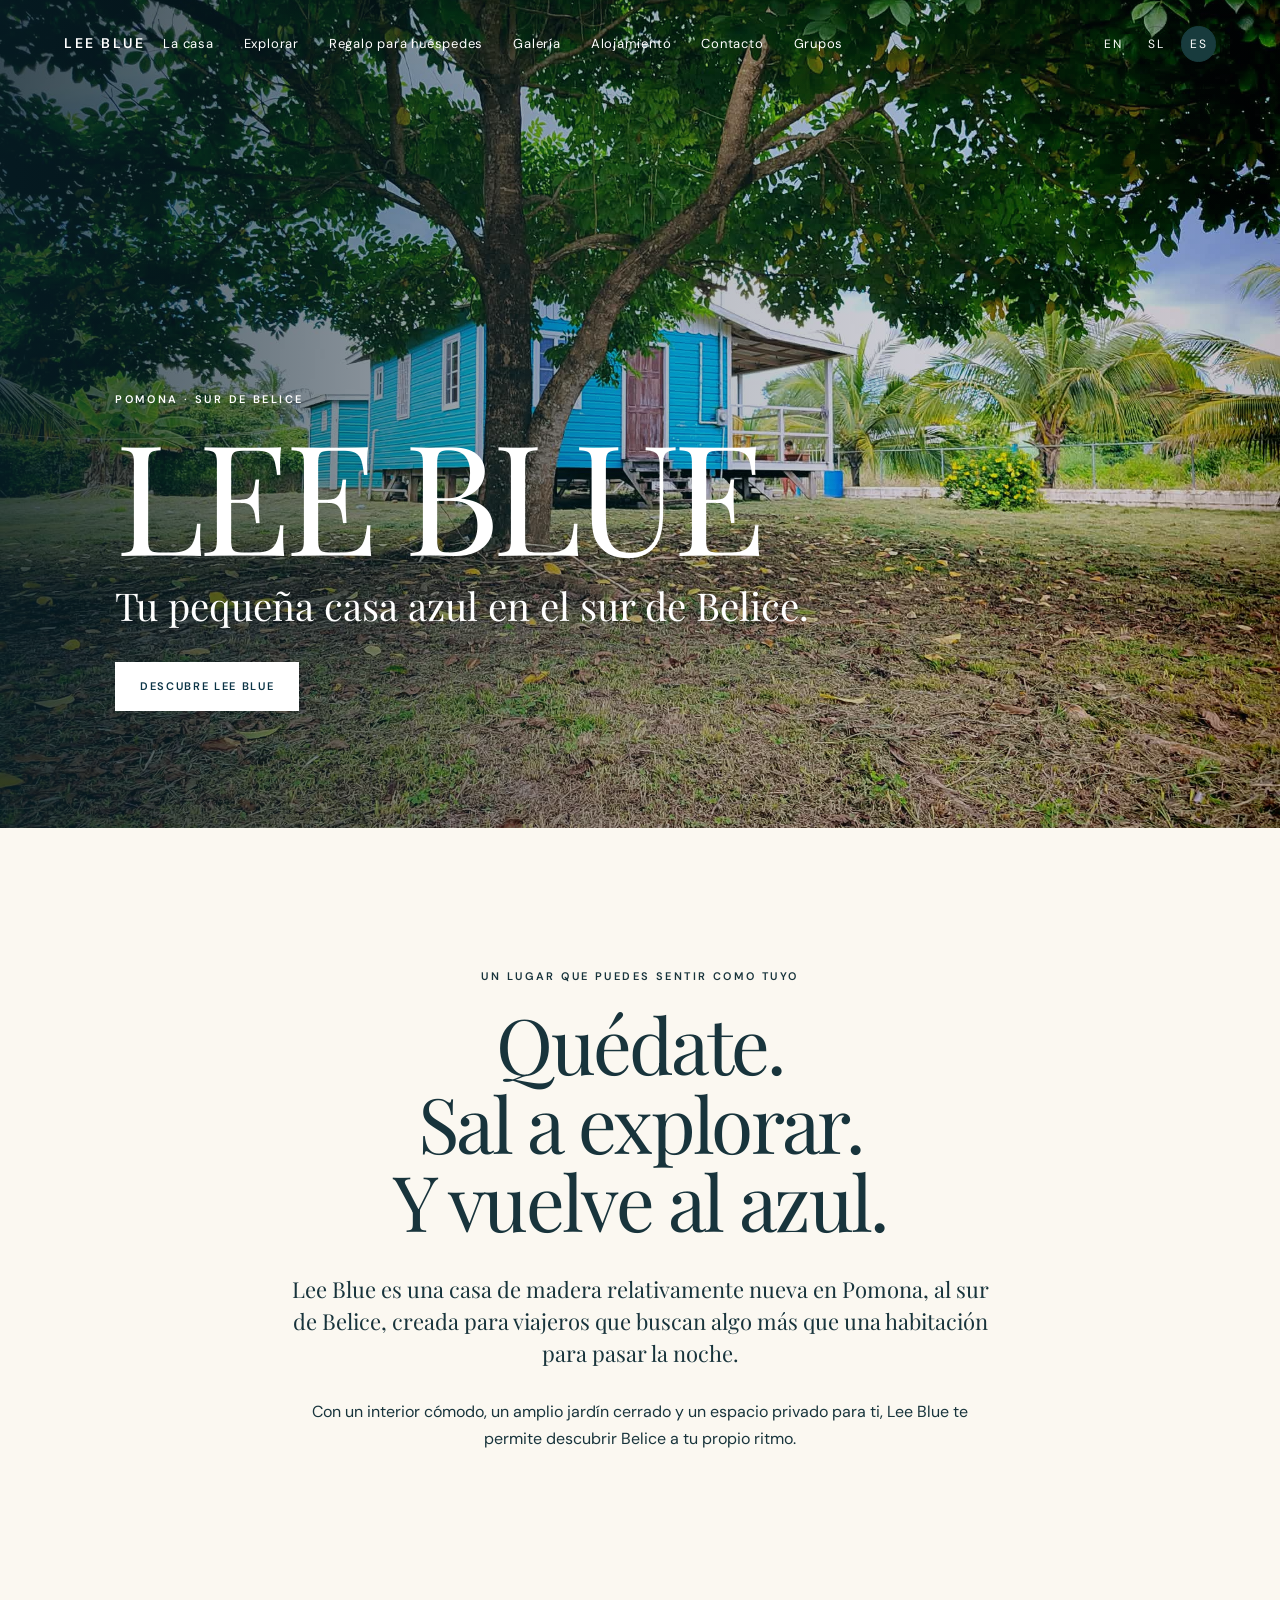
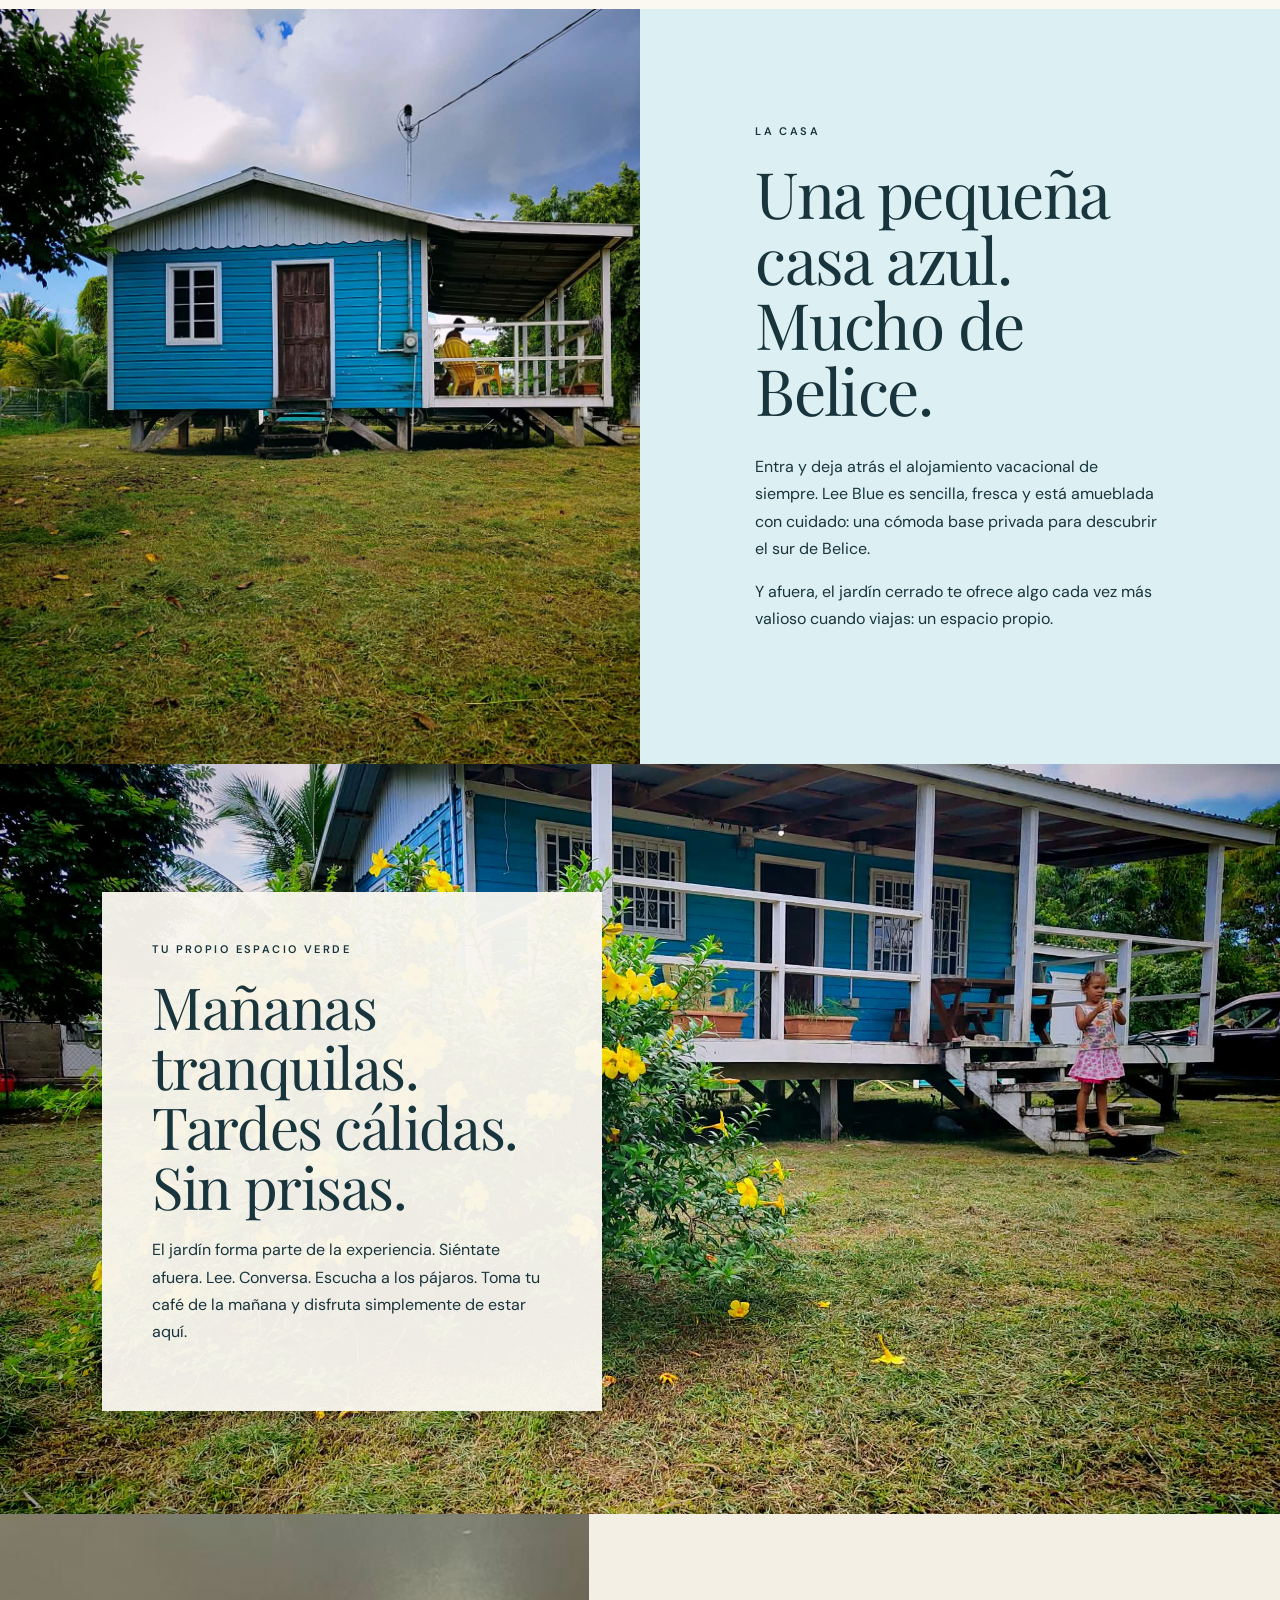
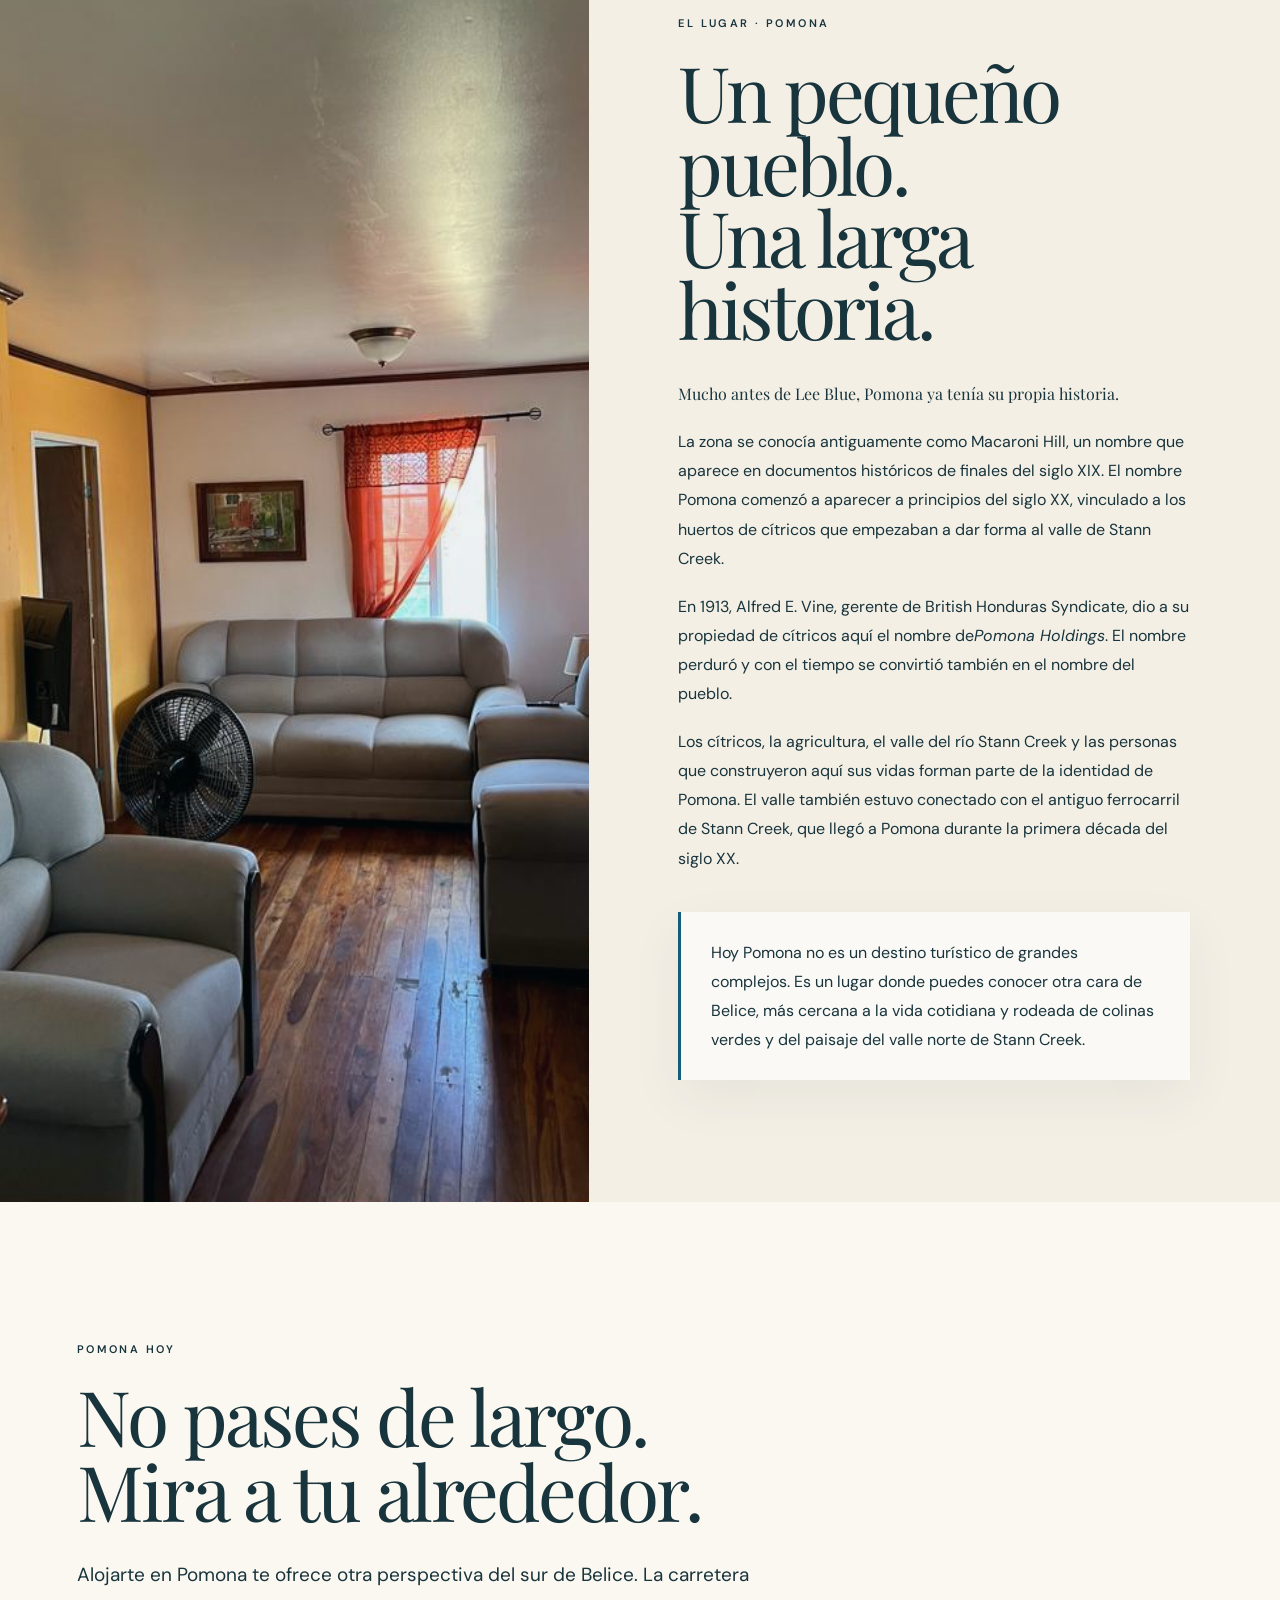
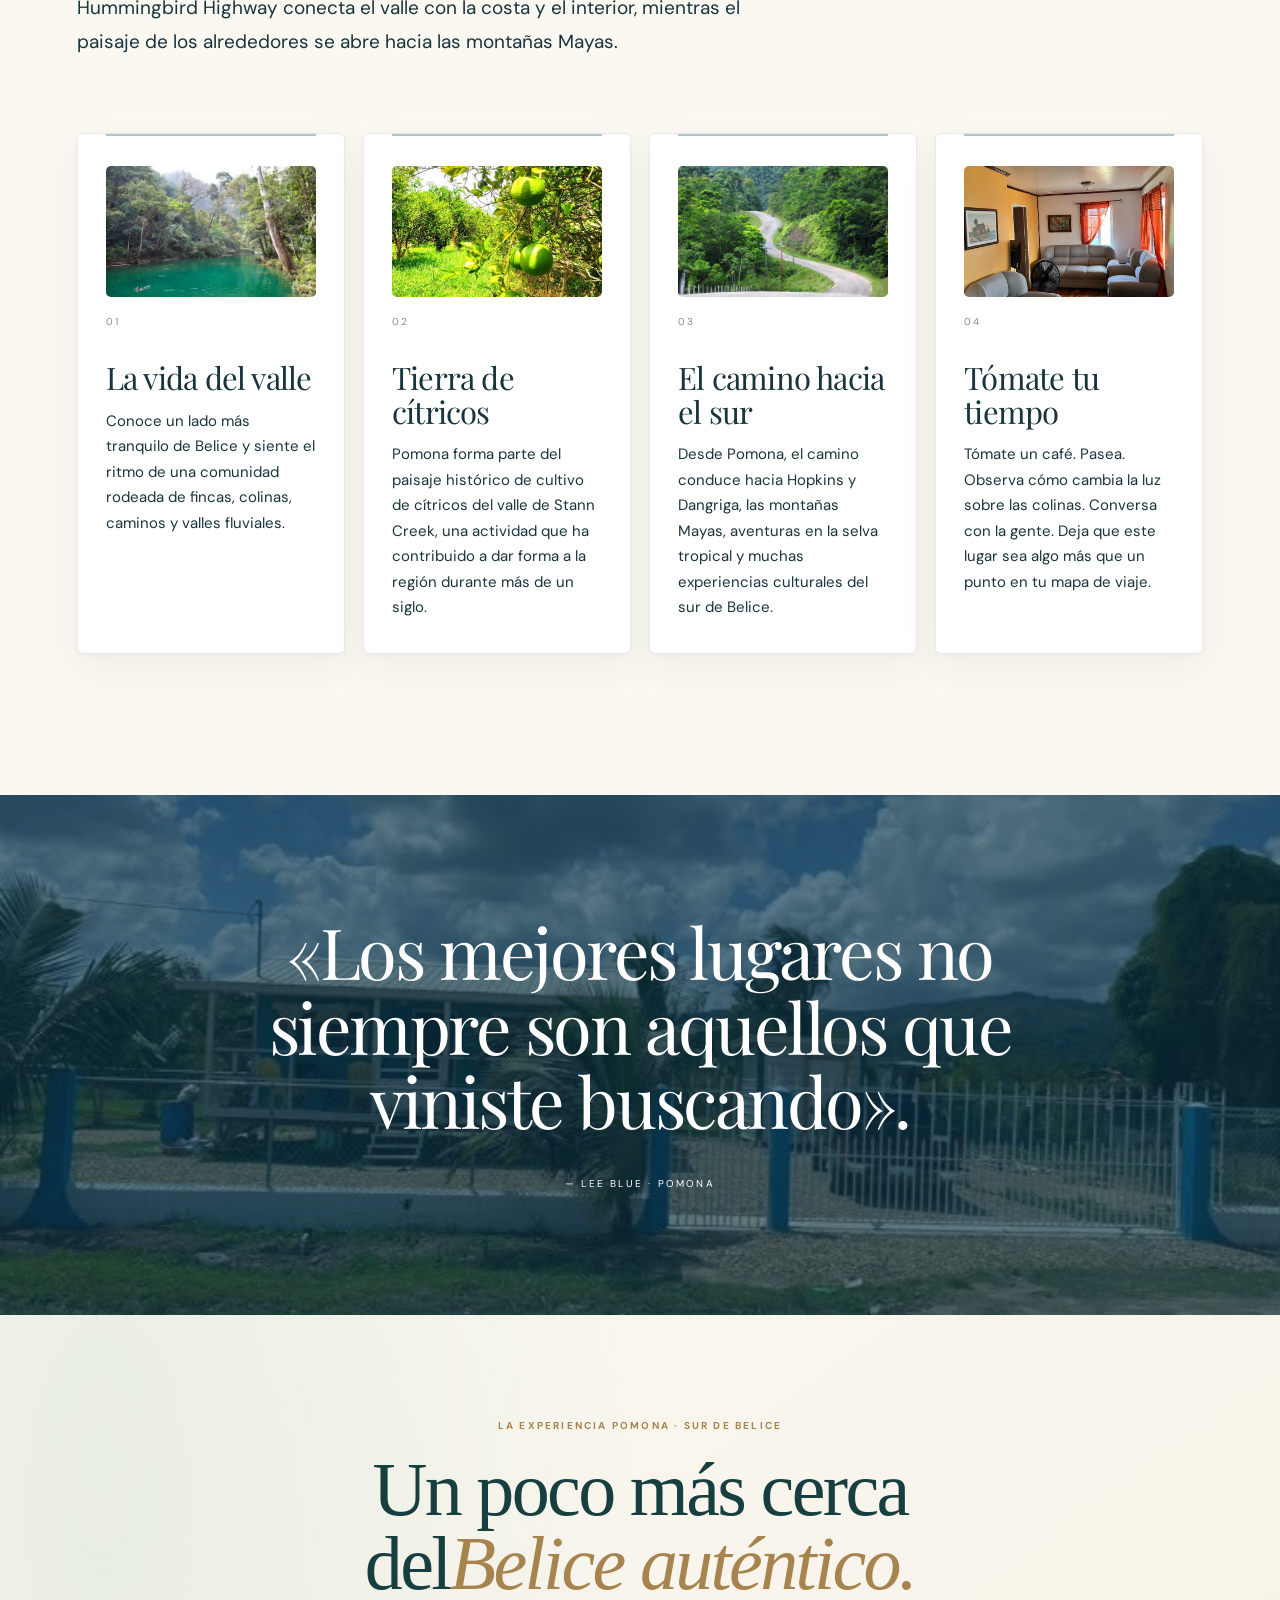
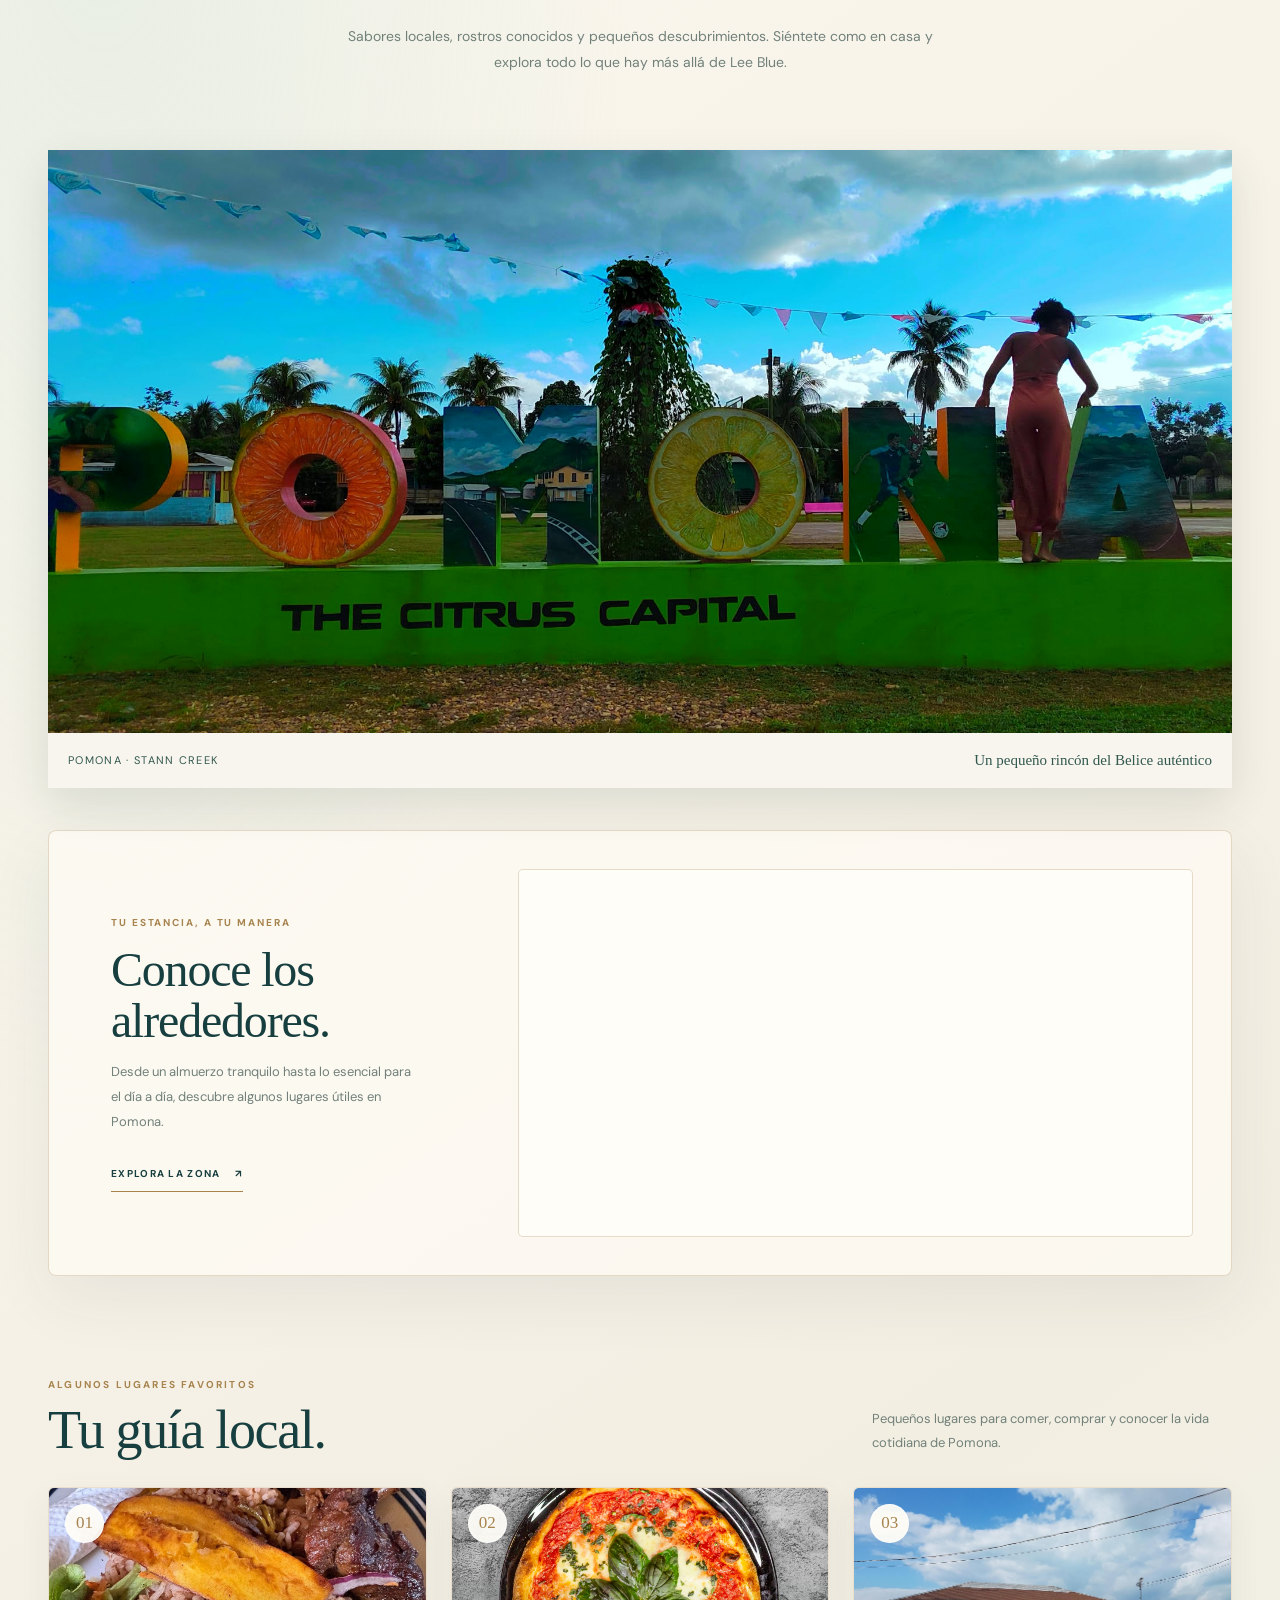
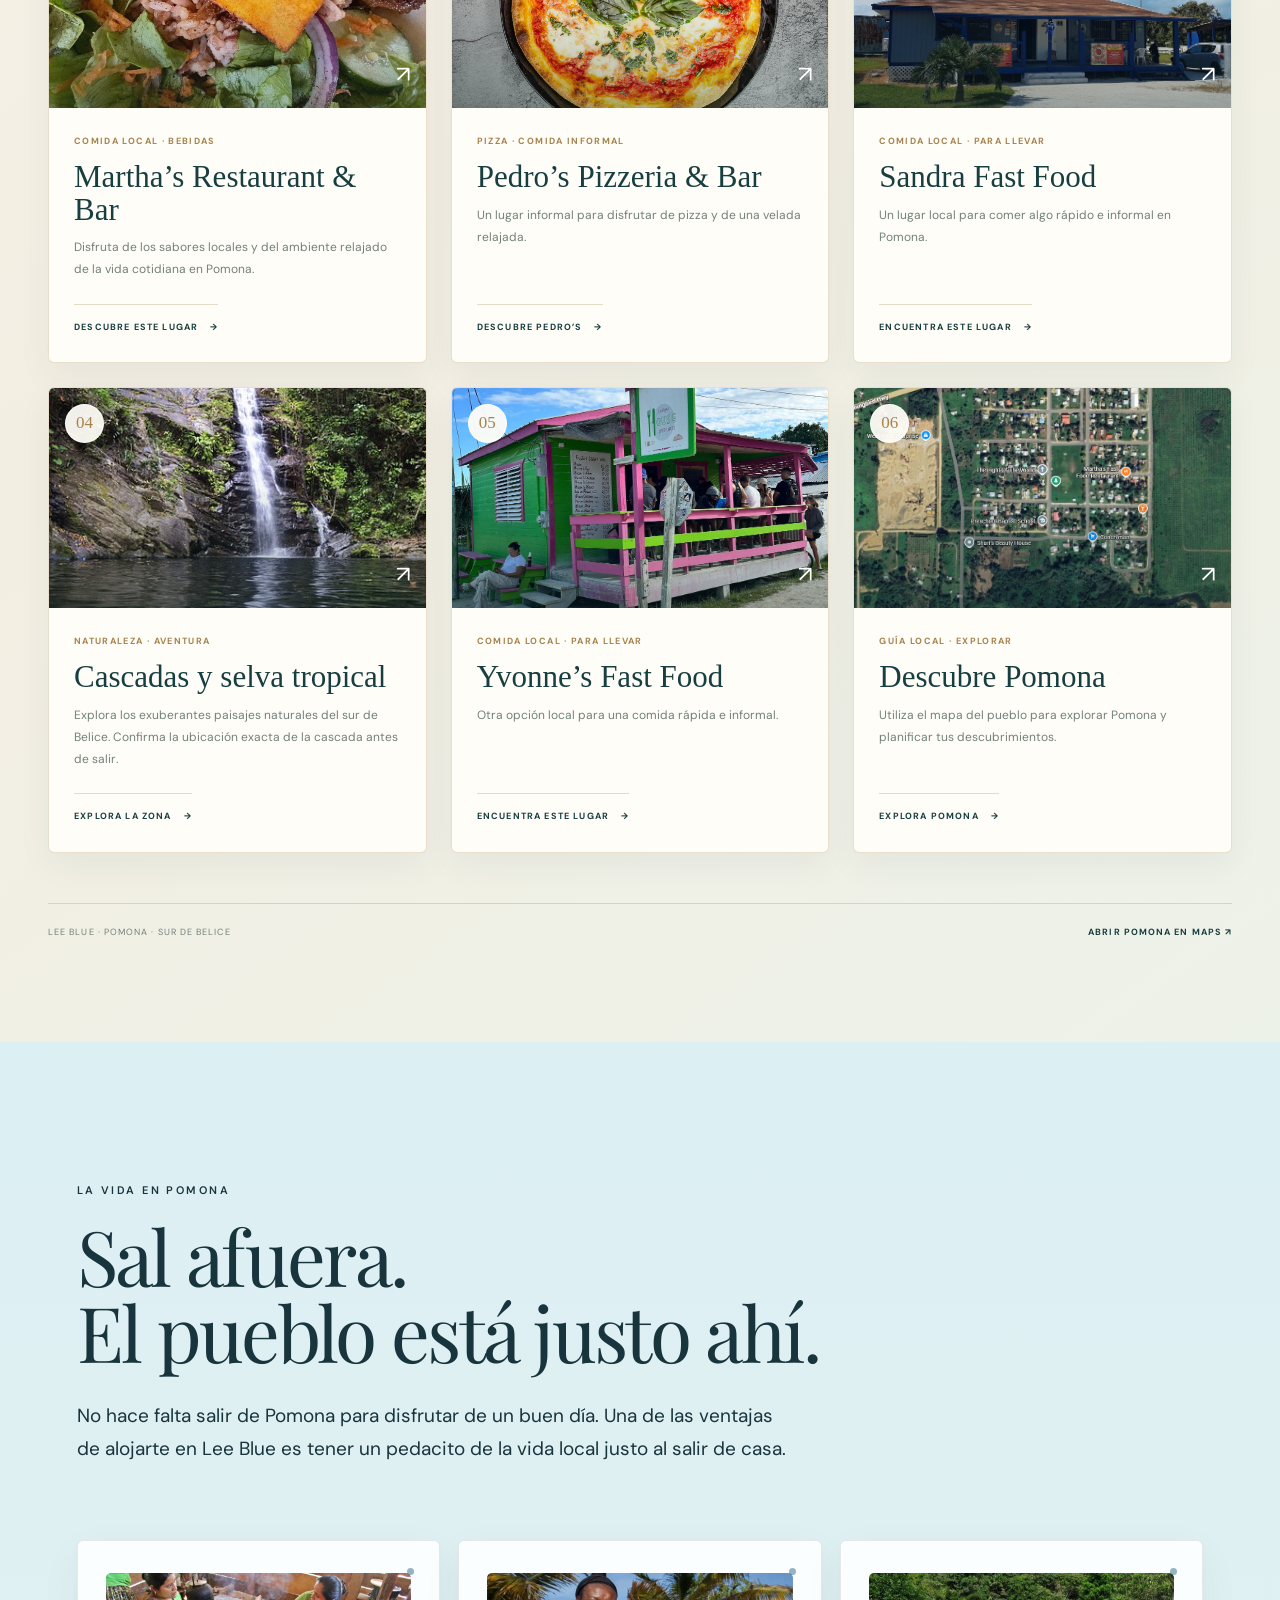
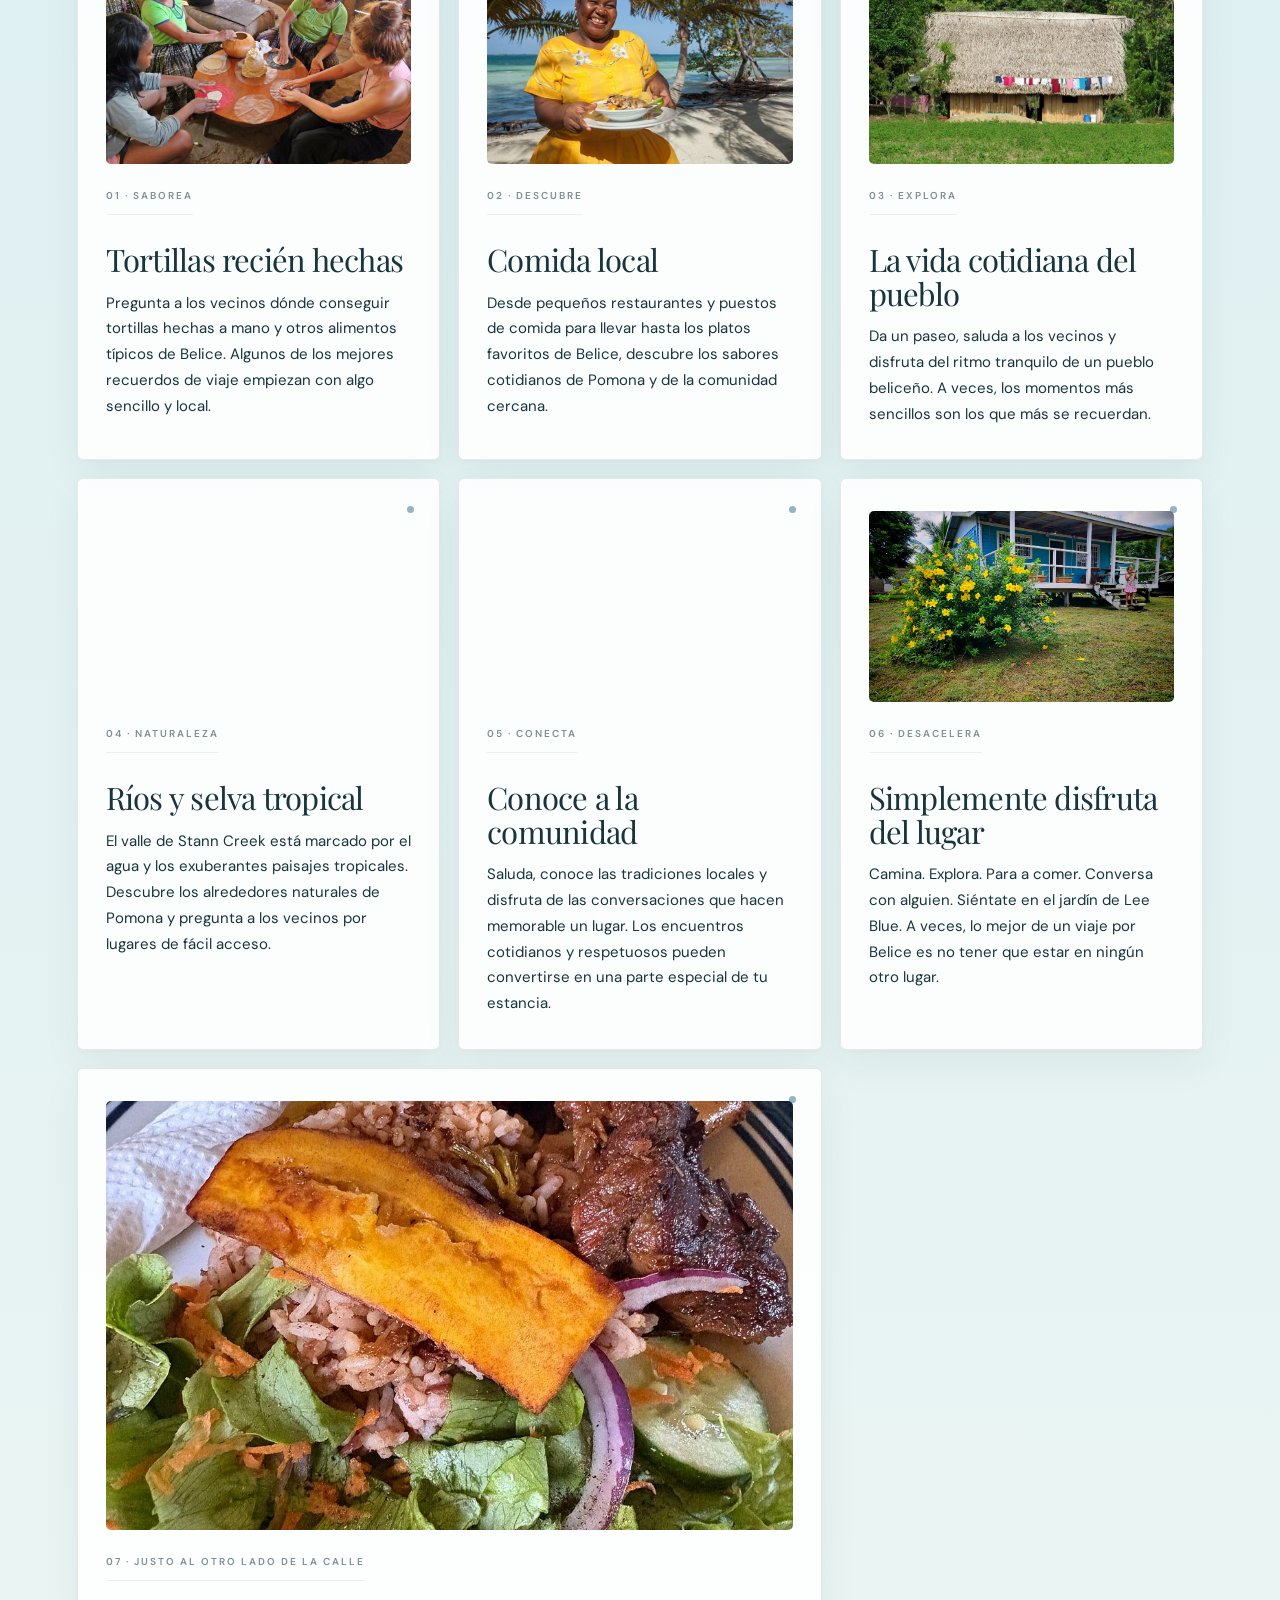
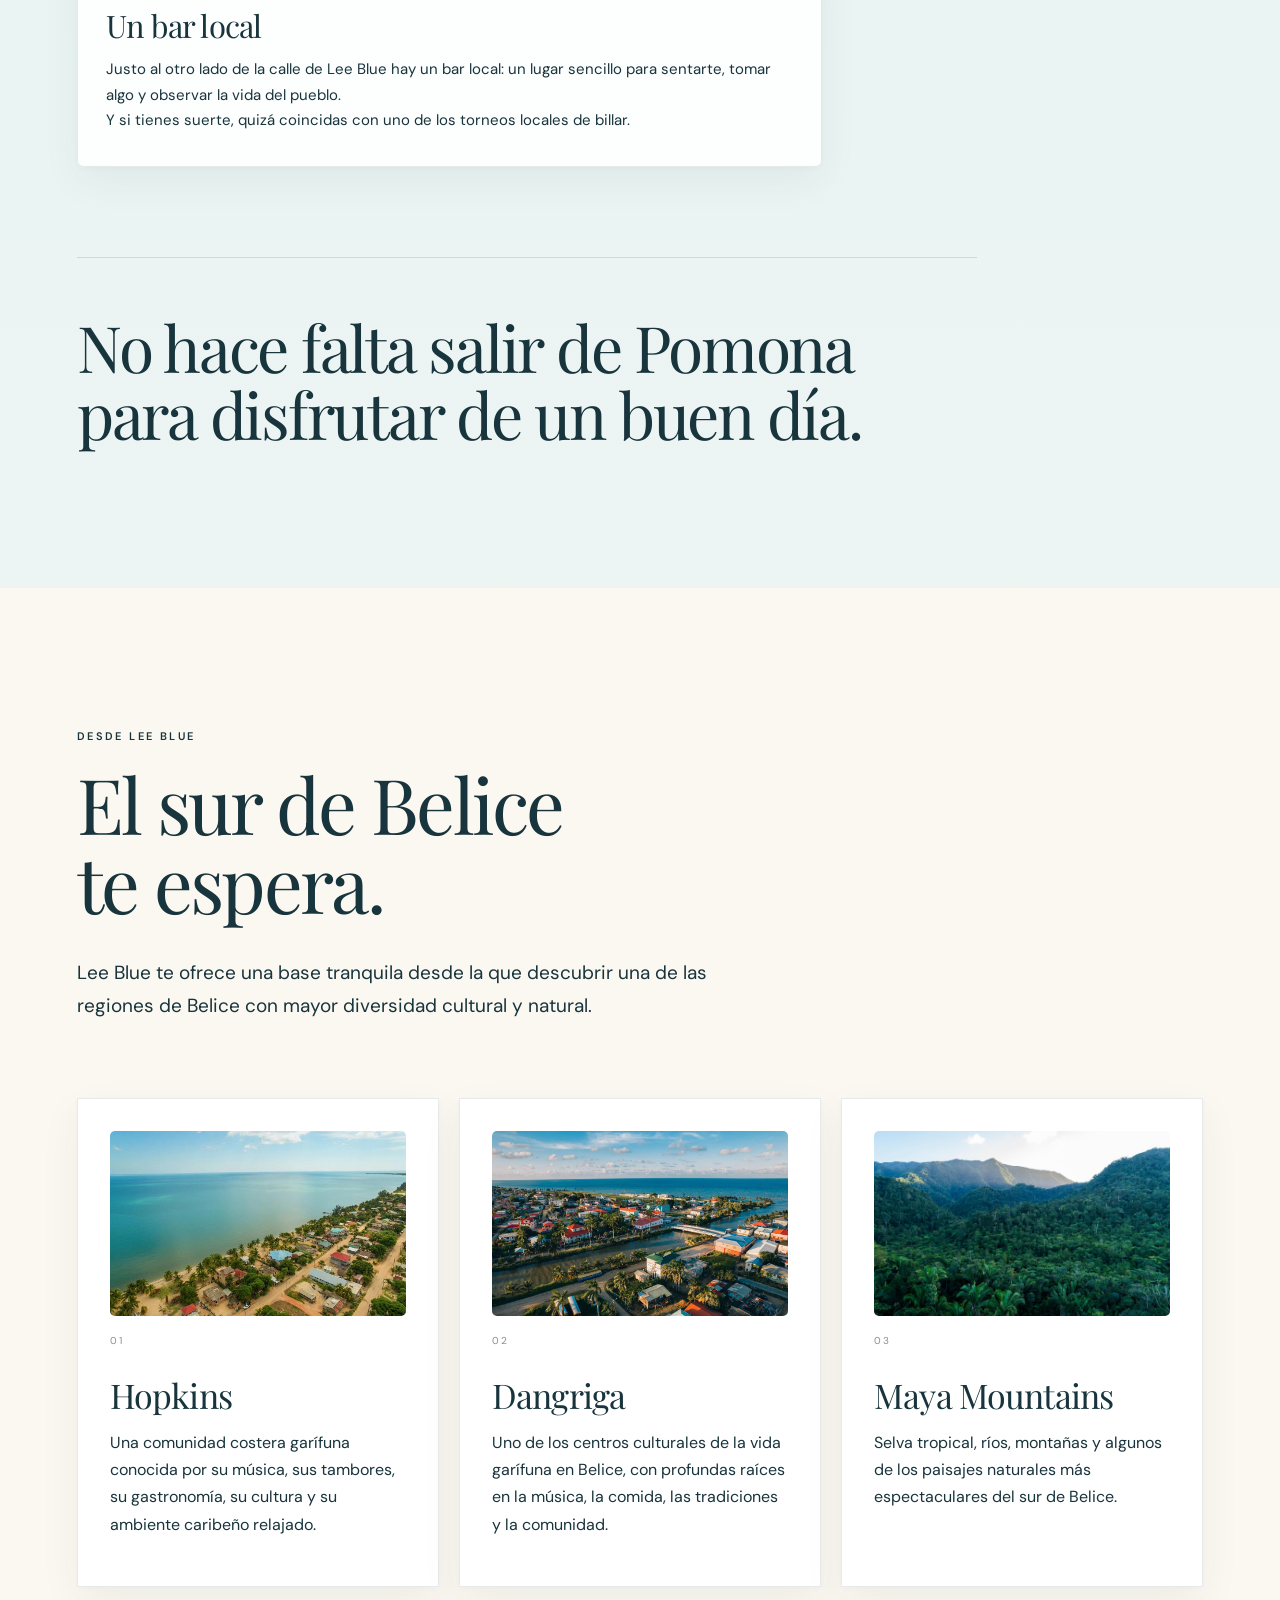
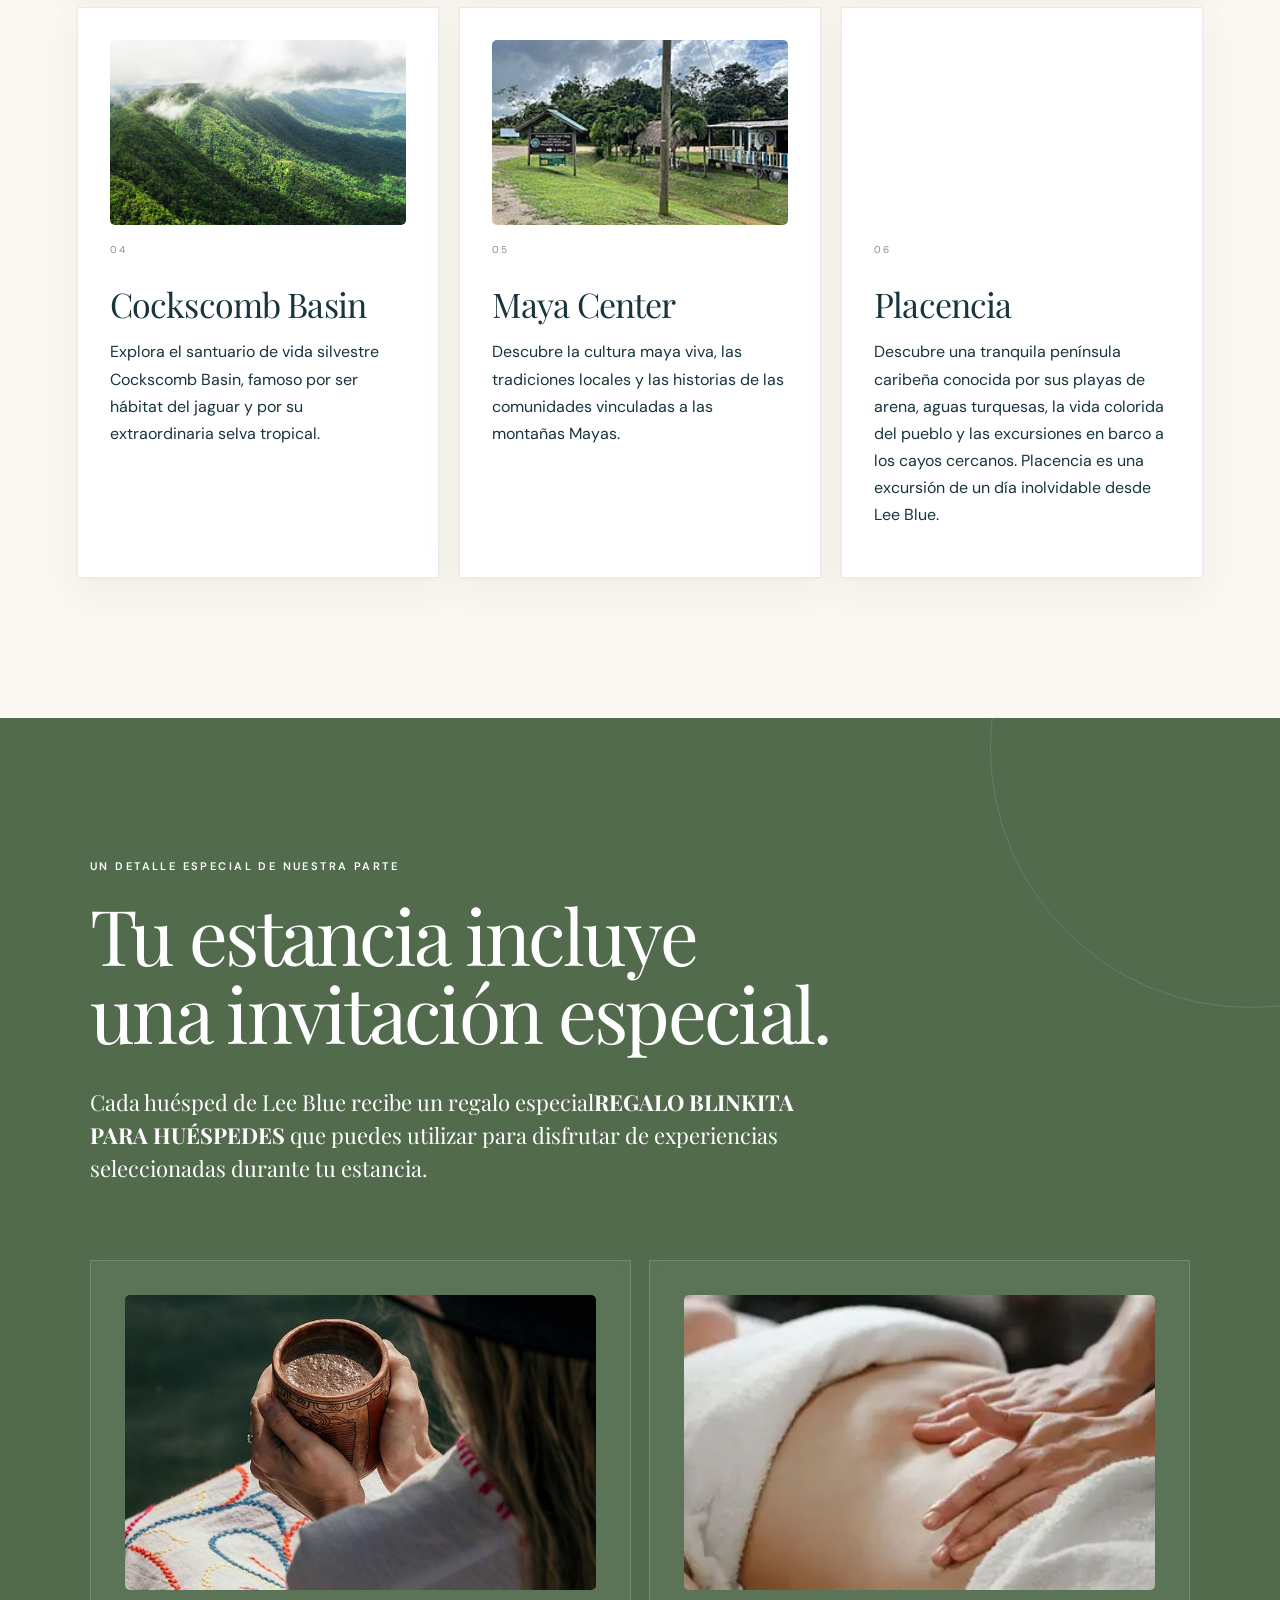
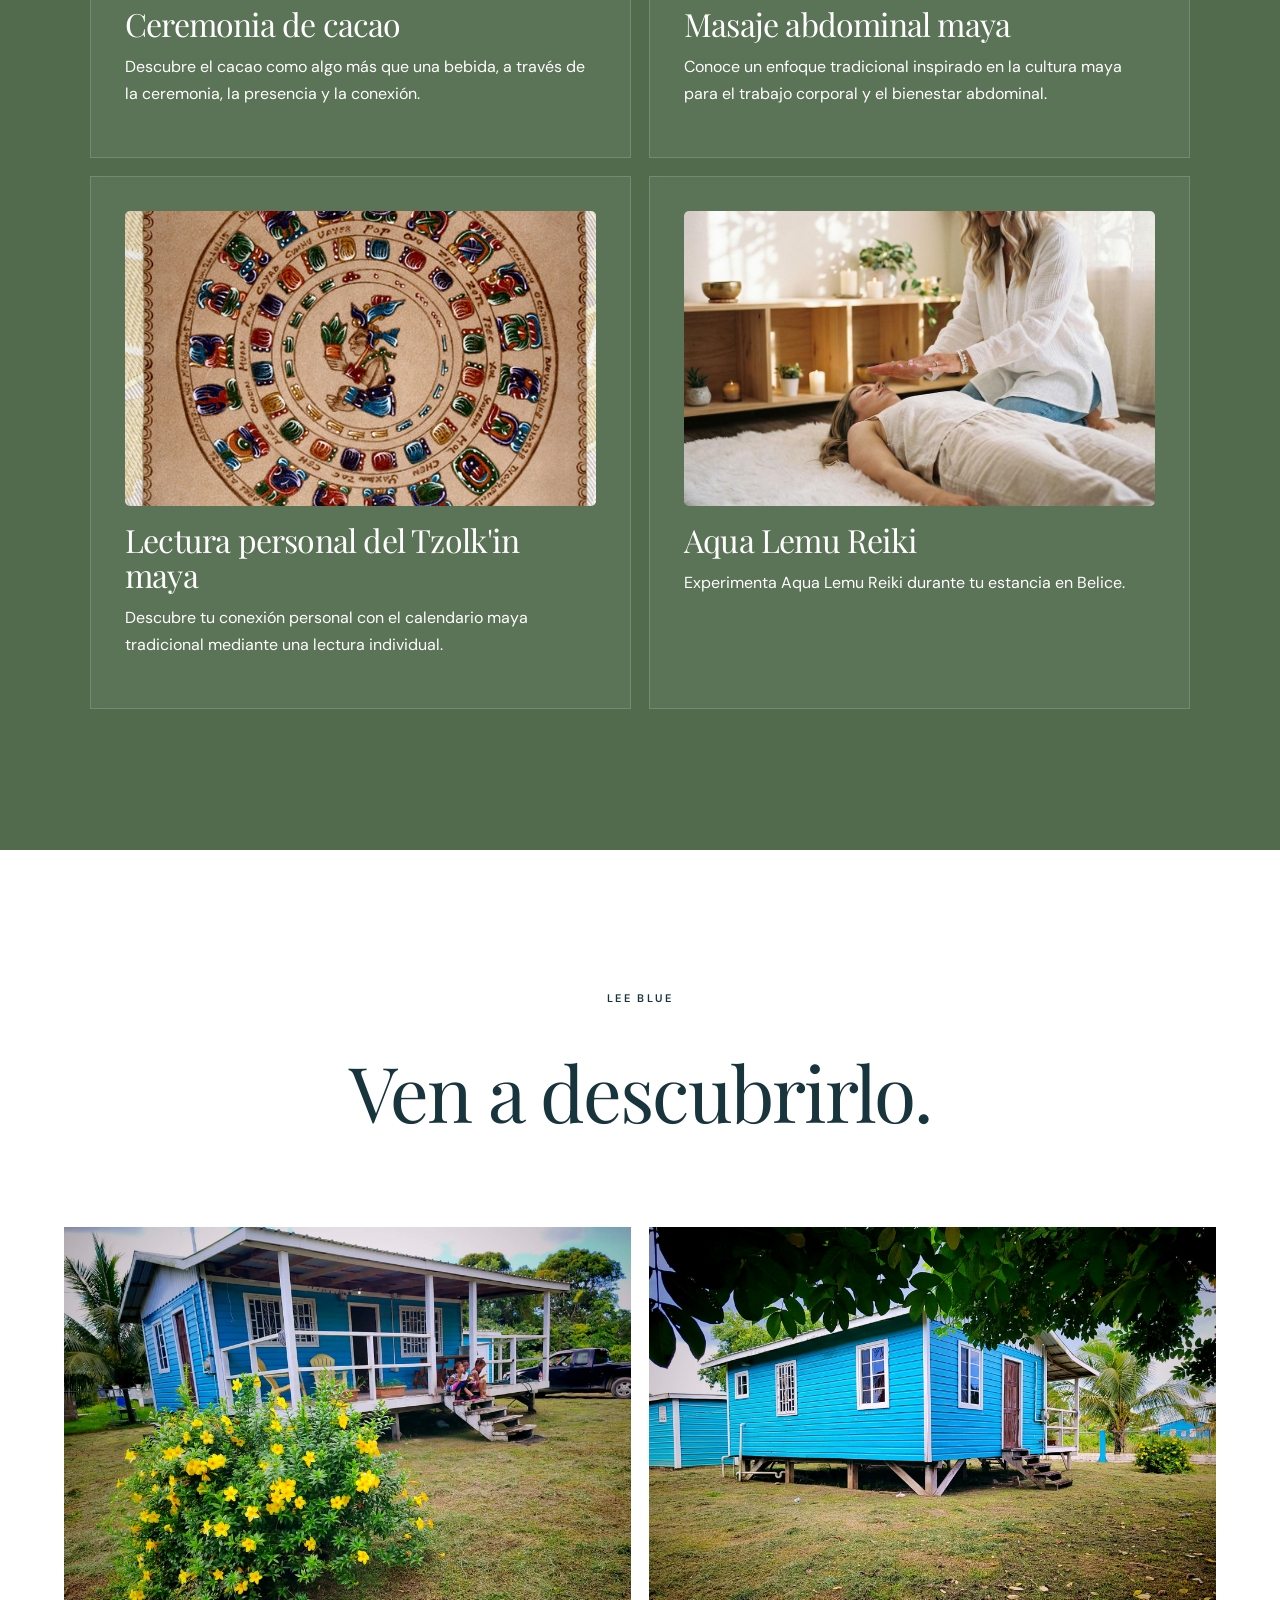
==== commit 20ff1c03: "Fix stylesheet cache version for published design" ====
--- a/es/index.html
+++ b/es/index.html
@@ -3,9 +3,29 @@
 <head>
 <meta charset="utf-8"/>
 <meta content="width=device-width, initial-scale=1.0" name="viewport"/>
+<link rel="canonical" href="https://lee-blue.com/es/"/>
+<link rel="alternate" hreflang="en" href="https://lee-blue.com/"/>
+<link rel="alternate" hreflang="sl" href="https://lee-blue.com/sl/"/>
+<link rel="alternate" hreflang="es" href="https://lee-blue.com/es/"/>
+<link rel="alternate" hreflang="x-default" href="https://lee-blue.com/"/>
+<meta property="og:type" content="website"/>
+<meta property="og:site_name" content="Lee Blue"/>
+<meta property="og:title" content="Lee Blue | Tu pequeña casa azul en el sur de Belice"/>
+<meta property="og:description" content="Lee Blue es una casa privada de madera en Pomona, al sur de Belice: una base tranquila para descubrir la cultura maya, las comunidades garífunas, las montañas Mayas y la naturaleza de Belice."/>
+<meta property="og:url" content="https://lee-blue.com/es/"/>
+<meta property="og:image" content="https://lee-blue.com/images/pomona1.jpg"/>
+<meta property="og:image:alt" content="Casa Lee Blue en Pomona, al sur de Belice"/>
+<meta property="og:locale" content="es_ES"/>
+<meta property="og:locale:alternate" content="en_US"/>
+<meta property="og:locale:alternate" content="sl_SI"/>
+<meta name="twitter:card" content="summary_large_image"/>
+<meta name="twitter:title" content="Lee Blue | Tu pequeña casa azul en el sur de Belice"/>
+<meta name="twitter:description" content="Lee Blue es una casa privada de madera en Pomona, al sur de Belice: una base tranquila para descubrir la cultura maya, las comunidades garífunas, las montañas Mayas y la naturaleza de Belice."/>
+<meta name="twitter:image" content="https://lee-blue.com/images/pomona1.jpg"/>
+<script type="application/ld+json">{"@context":"https://schema.org","@type":"LodgingBusiness","@id":"https://lee-blue.com/es/#lodging","name":"Lee Blue","description":"Lee Blue es una casa privada de madera en Pomona, al sur de Belice: una base tranquila para descubrir la cultura maya, las comunidades garífunas, las montañas Mayas y la naturaleza de Belice.","url":"https://lee-blue.com/es/","image":"https://lee-blue.com/images/pomona1.jpg","address":{"@type":"PostalAddress","addressLocality":"Pomona","addressRegion":"Stann Creek","addressCountry":"BZ"}}</script>
 <title>Lee Blue | Tu pequeña casa azul en el sur de Belice</title>
 <meta content="Lee Blue es una casa privada de madera en Pomona, al sur de Belice: una base tranquila para descubrir la cultura maya, las comunidades garífunas, las montañas Mayas y la naturaleza de Belice." name="description"/>
-<link href="../style-v2.css?v=20260929-01" rel="stylesheet"/>
+<link href="../style-v2.css?v=20261110-02" rel="stylesheet"/>
 <style>
 
 /* Lee Blue: featured local bar spans two grid columns */
@@ -45,11 +65,11 @@
 <a href="#bonus">Regalo para huéspedes</a>
 <a href="#gallery">Galería</a>
 <a href="#stay">Alojamiento</a>
-<a href="#contact">Contacto</a></nav><div aria-label="Selección de idioma" class="language-switcher"><a data-lang="en" href="../index.html">EN</a><a data-lang="sl" href="../sl/index.html">SL</a><a aria-current="page" data-lang="es" href="../es/index.html">ES</a></div>
+<a href="#contact">Contacto</a><a href="#group-stays">Grupos</a></nav><div aria-label="Selección de idioma" class="language-switcher"><a data-lang="en" href="../">EN</a><a data-lang="sl" href="../sl/">SL</a><a aria-current="page" data-lang="es" href="../es/">ES</a></div>
 </header>
 <main>
 <section class="hero">
-<img alt="Casa Lee Blue en Pomona, al sur de Belice" src="../images/pomona1.jpg"/>
+<img alt="Casa Lee Blue en Pomona, al sur de Belice" src="../images/pomona1.jpg" decoding="async" loading="eager" fetchpriority="high">
 <div class="hero-overlay">
 <p class="eyebrow">POMONA · SUR DE BELICE</p>
 <h1>LEE BLUE</h1>
@@ -65,7 +85,7 @@
 </section>
 <section class="split-section" id="house">
 <div class="image">
-<img alt="Interior de Lee Blue" src="../images/pomona2.jpg"/>
+<img alt="Interior de Lee Blue" src="../images/pomona2.jpg" decoding="async" loading="lazy">
 </div>
 <div class="content">
 <p class="eyebrow">LA CASA</p>
@@ -75,7 +95,7 @@
 </div>
 </section>
 <section class="garden">
-<img alt="Jardín de Lee Blue" src="../images/pomona3.jpg"/>
+<img alt="Jardín de Lee Blue" src="../images/pomona3.jpg" decoding="async" loading="lazy">
 <div class="garden-text">
 <p class="eyebrow">TU PROPIO ESPACIO VERDE</p>
 <h2>Mañanas tranquilas.<br/>Tardes cálidas.<br/>Sin prisas.</h2>
@@ -84,7 +104,7 @@
 </section>
 <section class="pomona-story" id="pomona">
 <div class="pomona-image">
-<img alt="Pomona y el paisaje verde del sur de Belice" src="../images/pomona8.jpg"/>
+<img alt="Pomona y el paisaje verde del sur de Belice" src="../images/pomona8.jpg" decoding="async" loading="lazy">
 </div>
 <div class="pomona-content">
 <p class="eyebrow">EL LUGAR · POMONA</p>
@@ -105,25 +125,25 @@
 </div>
 <div class="pomona-cards">
 <article>
-<img alt="El verde valle fluvial del sur de Belice" data-auto-photo="rivervalley.jpg" loading="lazy" src="../images/rivervalley.jpg"/>
+<img alt="El verde valle fluvial del sur de Belice" data-auto-photo="rivervalley.jpg" src="../images/rivervalley.jpg" decoding="async" loading="lazy">
 <span>01</span>
 <h3>La vida del valle</h3>
 <p>Conoce un lado más tranquilo de Belice y siente el ritmo de una comunidad rodeada de fincas, colinas, caminos y valles fluviales.</p>
 </article>
 <article>
-<img alt="Zona de cultivo de cítricos en el valle de Stann Creek" data-auto-photo="citruscountry.jpg" loading="lazy" src="../images/citruscountry.jpg"/>
+<img alt="Zona de cultivo de cítricos en el valle de Stann Creek" data-auto-photo="citruscountry.jpg" src="../images/citruscountry.jpg" decoding="async" loading="lazy">
 <span>02</span>
 <h3>Tierra de cítricos</h3>
 <p>Pomona forma parte del paisaje histórico de cultivo de cítricos del valle de Stann Creek, una actividad que ha contribuido a dar forma a la región durante más de un siglo.</p>
 </article>
 <article>
-<img alt="Paisaje de Belice y camino hacia nuevos descubrimientos" data-auto-photo="belize.jpg" loading="lazy" src="../images/belize.jpg"/>
+<img alt="Paisaje de Belice y camino hacia nuevos descubrimientos" data-auto-photo="belize.jpg" src="../images/belize.jpg" decoding="async" loading="lazy">
 <span>03</span>
 <h3>El camino hacia el sur</h3>
 <p>Desde Pomona, el camino conduce hacia Hopkins y Dangriga, las montañas Mayas, aventuras en la selva tropical y muchas experiencias culturales del sur de Belice.</p>
 </article>
 <article>
-<img alt="El paisaje verde alrededor de Pomona" data-auto-photo="pomona8.jpg" loading="lazy" src="../images/pomona8.jpg"/>
+<img alt="El paisaje verde alrededor de Pomona" data-auto-photo="pomona8.jpg" src="../images/pomona8.jpg" decoding="async" loading="lazy">
 <span>04</span>
 <h3>Tómate tu tiempo</h3>
 <p>Tómate un café. Pasea. Observa cómo cambia la luz sobre las colinas. Conversa con la gente. Deja que este lugar sea algo más que un punto en tu mapa de viaje.</p>
@@ -148,7 +168,7 @@
 <p>Sabores locales, rostros conocidos y pequeños descubrimientos. Siéntete como en casa y explora todo lo que hay más allá de Lee Blue.</p>
 </header>
 <figure class="lee-pomona-sign-banner">
-<img alt="Bienvenidos a Pomona, Stann Creek, Belice" loading="lazy" src="../images/pomona-sign.jpg"/>
+<img alt="Bienvenidos a Pomona, Stann Creek, Belice" src="../images/pomona-sign.jpg" decoding="async" loading="lazy">
 <figcaption>
 <span>POMONA · STANN CREEK</span>
 <span>Un pequeño rincón del Belice auténtico</span>
@@ -177,7 +197,7 @@
 <div class="lee-guide-grid">
 <a class="lee-guide-card" href="https://www.google.com/maps/search/?api=1&amp;query=Martha's%20Restaurant%20and%20Bar%20Pomona%20Belize" rel="noopener" target="_blank">
 <div class="lee-guide-image">
-<img alt="Restaurante y bar Martha’s en Pomona, Belice" loading="lazy" src="../images/martharestaurantbar.jpg"/>
+<img alt="Restaurante y bar Martha’s en Pomona, Belice" src="../images/martharestaurantbar.jpg" decoding="async" loading="lazy">
 <span class="lee-guide-number">01</span>
 <span aria-hidden="true" class="lee-guide-arrow">↗</span>
 </div>
@@ -190,7 +210,7 @@
 </a>
 <a class="lee-guide-card" href="https://www.google.com/maps/search/?api=1&amp;query=Pedro's%20Pizzeria%20Bar%20Pomona%20Belize" rel="noopener" target="_blank">
 <div class="lee-guide-image">
-<img alt="Pizzería y bar Pedro’s en Pomona, Belice" loading="lazy" src="../images/pedro's-pizzeria.jpg"/>
+<img alt="Pizzería y bar Pedro’s en Pomona, Belice" src="../images/pedro's-pizzeria.jpg" decoding="async" loading="lazy">
 <span class="lee-guide-number">02</span>
 <span aria-hidden="true" class="lee-guide-arrow">↗</span>
 </div>
@@ -203,7 +223,7 @@
 </a>
 <a class="lee-guide-card" href="https://www.google.com/maps/search/?api=1&amp;query=Sandra%20Fast%20Food%20Pomona%20Belize" rel="noopener" target="_blank">
 <div class="lee-guide-image">
-<img alt="Sandra Fast Food en Pomona, Belice" loading="lazy" src="../images/pomona-sandrafastfood.jpg"/>
+<img alt="Sandra Fast Food en Pomona, Belice" src="../images/pomona-sandrafastfood.jpg" decoding="async" loading="lazy">
 <span class="lee-guide-number">03</span>
 <span aria-hidden="true" class="lee-guide-arrow">↗</span>
 </div>
@@ -216,7 +236,7 @@
 </a>
 <a class="lee-guide-card" href="https://www.google.com/maps/search/?api=1&amp;query=Waterfalls%20near%20Pomona%20Stann%20Creek%20Belize" rel="noopener" target="_blank">
 <div class="lee-guide-image">
-<img alt="Cascada en la zona de Pomona; ubicación exacta por confirmar" loading="lazy" src="../images/pomona-waterfalls.jpg"/>
+<img alt="Cascada en la zona de Pomona; ubicación exacta por confirmar" src="../images/pomona-waterfalls.jpg" decoding="async" loading="lazy">
 <span class="lee-guide-number">04</span>
 <span aria-hidden="true" class="lee-guide-arrow">↗</span>
 </div>
@@ -229,7 +249,7 @@
 </a>
 <a class="lee-guide-card" href="https://www.google.com/maps/search/?api=1&amp;query=Yvonne's%20Fast%20Food%20Pomona%20Belize" rel="noopener" target="_blank">
 <div class="lee-guide-image">
-<img alt="Yvonne’s Fast Food en Pomona, Belice" loading="lazy" src="../images/pomona-yvonnefastfood.jpg"/>
+<img alt="Yvonne’s Fast Food en Pomona, Belice" src="../images/pomona-yvonnefastfood.jpg" decoding="async" loading="lazy">
 <span class="lee-guide-number">05</span>
 <span aria-hidden="true" class="lee-guide-arrow">↗</span>
 </div>
@@ -242,7 +262,7 @@
 </a>
 <a class="lee-guide-card" href="https://www.google.com/maps/search/?api=1&amp;query=Pomona%20Stann%20Creek%20Belize" rel="noopener" target="_blank">
 <div class="lee-guide-image">
-<img alt="Mapa de Pomona, Belice" loading="lazy" src="../images/pomona-map.jpg"/>
+<img alt="Mapa de Pomona, Belice" src="../images/pomona-map.jpg" decoding="async" loading="lazy">
 <span class="lee-guide-number">06</span>
 <span aria-hidden="true" class="lee-guide-arrow">↗</span>
 </div>
@@ -272,43 +292,43 @@
 </div>
 <div class="pomona-life-grid">
 <article class="life-card">
-<img alt="Tortillas frescas hechas a mano" data-auto-photo="freshtortillias.jpg" loading="lazy" src="../images/freshtortillias.jpg"/>
+<img alt="Tortillas frescas hechas a mano" data-auto-photo="freshtortillias.jpg" src="../images/freshtortillias.jpg" decoding="async" loading="lazy">
 <span>01 · SABOREA</span>
 <h3>Tortillas recién hechas</h3>
 <p>Pregunta a los vecinos dónde conseguir tortillas hechas a mano y otros alimentos típicos de Belice. Algunos de los mejores recuerdos de viaje empiezan con algo sencillo y local.</p>
 </article>
 <article class="life-card">
-<img alt="Hudut beliceño, un plato tradicional local" data-auto-photo="hopkins-garifuna-hudut.jpg" loading="lazy" src="../images/hopkins-garifuna-hudut.jpg"/>
+<img alt="Hudut beliceño, un plato tradicional local" data-auto-photo="hopkins-garifuna-hudut.jpg" src="../images/hopkins-garifuna-hudut.jpg" decoding="async" loading="lazy">
 <span>02 · DESCUBRE</span>
 <h3>Comida local</h3>
 <p>Desde pequeños restaurantes y puestos de comida para llevar hasta los platos favoritos de Belice, descubre los sabores cotidianos de Pomona y de la comunidad cercana.</p>
 </article>
 <article class="life-card">
-<img alt="Vida cotidiana en un pueblo beliceño" data-auto-photo="everydayvillagelife.jpg" loading="lazy" src="../images/everydayvillagelife.jpg"/>
+<img alt="Vida cotidiana en un pueblo beliceño" data-auto-photo="everydayvillagelife.jpg" src="../images/everydayvillagelife.jpg" decoding="async" loading="lazy">
 <span>03 · EXPLORA</span>
 <h3>La vida cotidiana del pueblo</h3>
 <p>Da un paseo, saluda a los vecinos y disfruta del ritmo tranquilo de un pueblo beliceño. A veces, los momentos más sencillos son los que más se recuerdan.</p>
 </article>
 <article class="life-card">
-<img alt="Remando por un río en el Belice tropical" data-auto-photo="riverpaddling.jpg" loading="lazy" src="../images/riverpaddling.jpg"/>
+<img alt="Remando por un río en el Belice tropical" data-auto-photo="riverpaddling.jpg" src="../images/riverpaddling.jpg" decoding="async" loading="lazy">
 <span>04 · NATURALEZA</span>
 <h3>Ríos y selva tropical</h3>
 <p>El valle de Stann Creek está marcado por el agua y los exuberantes paisajes tropicales. Descubre los alrededores naturales de Pomona y pregunta a los vecinos por lugares de fácil acceso.</p>
 </article>
 <article class="life-card">
-<img alt="Niños de la comunidad de Pomona" data-auto-photo="pomona-kids.jpg" loading="lazy" src="../images/pomona-kids.jpg"/>
+<img alt="Niños de la comunidad de Pomona" data-auto-photo="pomona-kids.jpg" src="../images/pomona-kids.jpg" decoding="async" loading="lazy">
 <span>05 · CONECTA</span>
 <h3>Conoce a la comunidad</h3>
 <p>Saluda, conoce las tradiciones locales y disfruta de las conversaciones que hacen memorable un lugar. Los encuentros cotidianos y respetuosos pueden convertirse en una parte especial de tu estancia.</p>
 </article>
 <article class="life-card">
-<img alt="Jardín de Lee Blue" data-auto-photo="pomona3.jpg" loading="lazy" src="../images/pomona3.jpg"/>
+<img alt="Jardín de Lee Blue" data-auto-photo="pomona3.jpg" src="../images/pomona3.jpg" decoding="async" loading="lazy">
 <span>06 · DESACELERA</span>
 <h3>Simplemente disfruta del lugar</h3>
 <p>Camina. Explora. Para a comer. Conversa con alguien. Siéntate en el jardín de Lee Blue. A veces, lo mejor de un viaje por Belice es no tener que estar en ningún otro lugar.</p>
 </article>
 <article class="life-card life-card-wide">
-<img alt="Restaurante y bar Martha’s en Pomona" data-auto-photo="martharestaurantbar.jpg" loading="lazy" src="../images/martharestaurantbar.jpg"/>
+<img alt="Restaurante y bar Martha’s en Pomona" data-auto-photo="martharestaurantbar.jpg" src="../images/martharestaurantbar.jpg" decoding="async" loading="lazy">
 <span>07 · JUSTO AL OTRO LADO DE LA CALLE</span>
 <h3>Un bar local</h3>
 <p>Justo al otro lado de la calle de Lee Blue hay un bar local: un lugar sencillo para sentarte, tomar algo y observar la vida del pueblo.</p>
@@ -328,37 +348,37 @@
 </div>
 <div class="places">
 <article>
-<img alt="Hopkins, comunidad costera garífuna en Belice" data-auto-photo="hopkins.jpg" loading="lazy" src="../images/hopkins.jpg"/>
+<img alt="Hopkins, comunidad costera garífuna en Belice" data-auto-photo="hopkins.jpg" src="../images/hopkins.jpg" decoding="async" loading="lazy">
 <span>01</span>
 <h3>Hopkins</h3>
 <p>Una comunidad costera garífuna conocida por su música, sus tambores, su gastronomía, su cultura y su ambiente caribeño relajado.</p>
 </article>
 <article>
-<img alt="Dangriga, al sur de Belice" data-auto-photo="dangriga.jpg" loading="lazy" src="../images/dangriga.jpg"/>
+<img alt="Dangriga, al sur de Belice" data-auto-photo="dangriga.jpg" src="../images/dangriga.jpg" decoding="async" loading="lazy">
 <span>02</span>
 <h3>Dangriga</h3>
 <p>Uno de los centros culturales de la vida garífuna en Belice, con profundas raíces en la música, la comida, las tradiciones y la comunidad.</p>
 </article>
 <article>
-<img alt="Las montañas Mayas de Belice" data-auto-photo="mayamountains.jpg" loading="lazy" src="../images/mayamountains.jpg"/>
+<img alt="Las montañas Mayas de Belice" data-auto-photo="mayamountains.jpg" src="../images/mayamountains.jpg" decoding="async" loading="lazy">
 <span>03</span>
 <h3>Maya Mountains</h3>
 <p>Selva tropical, ríos, montañas y algunos de los paisajes naturales más espectaculares del sur de Belice.</p>
 </article>
 <article>
-<img alt="Paisaje de selva tropical en la zona de Cockscomb Basin, Belice" data-auto-photo="cockscombbasin.jpg" loading="lazy" src="../images/cockscombbasin.jpg"/>
+<img alt="Paisaje de selva tropical en la zona de Cockscomb Basin, Belice" data-auto-photo="cockscombbasin.jpg" src="../images/cockscombbasin.jpg" decoding="async" loading="lazy">
 <span>04</span>
 <h3>Cockscomb Basin</h3>
 <p>Explora el santuario de vida silvestre Cockscomb Basin, famoso por ser hábitat del jaguar y por su extraordinaria selva tropical.</p>
 </article>
 <article>
-<img alt="Comunidad Maya Center en el sur de Belice" data-auto-photo="mayacentre.jpg" loading="lazy" src="../images/mayacentre.jpg"/>
+<img alt="Comunidad Maya Center en el sur de Belice" data-auto-photo="mayacentre.jpg" src="../images/mayacentre.jpg" decoding="async" loading="lazy">
 <span>05</span>
 <h3>Maya Center</h3>
 <p>Descubre la cultura maya viva, las tradiciones locales y las historias de las comunidades vinculadas a las montañas Mayas.</p>
 </article>
 <article>
-<img alt="Península de Placencia en la costa caribeña de Belice" data-auto-photo="placencia.jpg" loading="lazy" src="../images/placencia.jpg"/>
+<img alt="Península de Placencia en la costa caribeña de Belice" data-auto-photo="placencia.jpg" src="../images/placencia.jpg" decoding="async" loading="lazy">
 <span>06</span>
 <h3>Placencia</h3>
 <p>Descubre una tranquila península caribeña conocida por sus playas de arena, aguas turquesas, la vida colorida del pueblo y las excursiones en barco a los cayos cercanos. Placencia es una excursión de un día inolvidable desde Lee Blue.</p>
@@ -372,22 +392,22 @@
 <p class="bonus-intro">Cada huésped de Lee Blue recibe un regalo especial<strong>REGALO BLINKITA PARA HUÉSPEDES</strong> que puedes utilizar para disfrutar de experiencias seleccionadas durante tu estancia.</p>
 <div class="experiences">
 <div>
-<img alt="Experiencia de ceremonia de cacao" data-auto-photo="ceremonialcacao.jpg" loading="lazy" src="../images/ceremonialcacao.jpg"/>
+<img alt="Experiencia de ceremonia de cacao" data-auto-photo="ceremonialcacao.jpg" src="../images/ceremonialcacao.jpg" decoding="async" loading="lazy">
 <h3>Ceremonia de cacao</h3>
 <p>Descubre el cacao como algo más que una bebida, a través de la ceremonia, la presencia y la conexión.</p>
 </div>
 <div>
-<img alt="Experiencia de masaje abdominal maya" data-auto-photo="mayaabdominalmassage.webp" loading="lazy" src="../images/mayaabdominalmassage.webp"/>
+<img alt="Experiencia de masaje abdominal maya" data-auto-photo="mayaabdominalmassage.webp" src="../images/mayaabdominalmassage.webp" decoding="async" loading="lazy">
 <h3>Masaje abdominal maya</h3>
 <p>Conoce un enfoque tradicional inspirado en la cultura maya para el trabajo corporal y el bienestar abdominal.</p>
 </div>
 <div>
-<img alt="Lectura personal del Tzolk’in maya tradicional" data-auto-photo="mayatzolkinreading.jpg" loading="lazy" src="../images/mayatzolkinreading.jpg"/>
+<img alt="Lectura personal del Tzolk’in maya tradicional" data-auto-photo="mayatzolkinreading.jpg" src="../images/mayatzolkinreading.jpg" decoding="async" loading="lazy">
 <h3>Lectura personal del Tzolk'in maya</h3>
 <p>Descubre tu conexión personal con el calendario maya tradicional mediante una lectura individual.</p>
 </div>
 <div>
-<img alt="Experiencia Aqua Lemu Reiki" data-auto-photo="aqualemureiki.jpg" loading="lazy" src="../images/aqualemureiki.jpg"/>
+<img alt="Experiencia Aqua Lemu Reiki" data-auto-photo="aqualemureiki.jpg" src="../images/aqualemureiki.jpg" decoding="async" loading="lazy">
 <h3>Aqua Lemu Reiki</h3>
 <p>Experimenta Aqua Lemu Reiki durante tu estancia en Belice.</p>
 </div>
@@ -400,15 +420,42 @@
 <h2>Ven a descubrirlo.</h2>
 </div>
 <div class="gallery-grid">
-<img alt="Lee Blue" src="../images/pomona4.jpg"/>
-<img alt="Lee Blue" src="../images/pomona5.jpg"/>
-<img alt="Lee Blue" src="../images/pomona6.jpg"/>
-<img alt="Lee Blue" src="../images/pomona7.jpg"/>
-<img alt="Niños de Pomona" loading="lazy" src="../images/pomona-kids.jpg"/>
-<img alt="Lee Blue" loading="lazy" src="../images/pomona1.jpg"/>
-<img alt="Lee Blue" src="../images/pomona8.jpg"/>
-</div>
-</section>
+<img alt="Lee Blue" src="../images/pomona4.jpg" decoding="async" loading="lazy">
+<img alt="Lee Blue" src="../images/pomona5.jpg" decoding="async" loading="lazy">
+<img alt="Lee Blue" src="../images/pomona6.jpg" decoding="async" loading="lazy">
+<img alt="Lee Blue" src="../images/pomona7.jpg" decoding="async" loading="lazy">
+<img alt="Niños de Pomona" src="../images/pomona-kids.jpg" decoding="async" loading="lazy">
+<img alt="Lee Blue" src="../images/pomona1.jpg" decoding="async" loading="lazy">
+<img alt="Lee Blue" src="../images/pomona8.jpg" decoding="async" loading="lazy">
+</div>
+</section>
+<section class="contact-section" id="house-rules"><div class="contact-inner">
+<p class="eyebrow">INFORMACIÓN ÚTIL</p><h2>Llegada, normas y reservas</h2>
+<div class="contact-grid">
+<div class="contact-card"><span class="contact-label">Entrada y salida</span><strong>Entrada desde las 3:00 PM · Salida hasta las 11:00 AM</strong><p>La entrada anticipada o salida tardía puede acordarse con antelación, según disponibilidad. Enviaremos las indicaciones y las instrucciones de llegada después de confirmar la reserva.</p><p>Hay estacionamiento gratuito dentro de la propiedad o fuera de la entrada.</p></div>
+<div class="contact-card"><span class="contact-label">Normas de la casa</span><p>No se permite fumar dentro de la casa. Se puede fumar en la terraza o en el jardín. Se aceptan mascotas de buen comportamiento; avísanos con antelación. Las visitas son bienvenidas siempre que respeten la propiedad, a los vecinos, el orden público y las horas de descanso (10:00 PM–7:00 AM).</p></div>
+<div class="contact-card"><span class="contact-label">Pago y cancelación</span><p>Para confirmar una reserva directa se requiere un depósito del 30 %. El saldo debe pagarse 7 días antes de la llegada. Las reservas realizadas dentro de los 7 días previos requieren el pago completo.</p><p>14 días o más antes de la llegada: reembolso, menos las comisiones de procesamiento no reembolsables. 7–13 días: el 50 % del total no es reembolsable. Menos de 7 días, no presentarse o salir antes: no hay reembolso.</p><p>Se puede solicitar un depósito de seguridad reembolsable para grupos o cuando corresponda. El importe se confirmará antes de reservar.</p></div>
+</div></div></section>
+<section class="retreat-showcase" id="retreat-hosting">
+<div class="retreat-showcase-inner">
+<div class="retreat-hero-grid">
+<div class="retreat-hero-copy"><p class="retreat-eyebrow">LEE BLUE · SUR DE BELICE · RETIROS PRIVADOS</p><h2>Ven a Belice.<br><em>Llévate algo más.</em></h2>
+<p class="retreat-lead">No es solo un lugar donde alojarse. Es una experiencia cuidadosamente diseñada que conecta el tiempo, la cultura, la naturaleza y la sabiduría del cuerpo.</p>
+<p>Lee Blue es una base tropical privada en Pomona para viajes íntimos en grupo, encuentros especiales y retiros cuidadosamente diseñados. Trae a tus propios facilitadores y programa, o consulta por una experiencia exclusiva creada junto a anfitriones y profesionales locales.</p>
+<a class="retreat-cta" href="#contact">CONSULTAR POR UN RETIRO PRIVADO <span aria-hidden="true">↗</span></a><p class="retreat-note">Cada retiro se planifica de forma individual. Las fechas, el tamaño del grupo, los servicios y el precio final se confirman mediante una propuesta personalizada.</p></div>
+<div class="retreat-hero-visual"><img class="retreat-image-main" src="../images/mayatzolkinreading.jpg" alt="Lectura personal del calendario maya tradicional Tzolk'in" decoding="async" loading="lazy"><div class="retreat-image-stack"><img src="../images/ceremonialcacao.jpg" alt="Encuentro de cacao" decoding="async" loading="lazy"><img src="../images/mayamountains.jpg" alt="Las montañas mayas de Belice" decoding="async" loading="lazy"></div><span class="retreat-image-caption">UNA FORMA DIFERENTE DE VIVIR BELICE</span></div>
+</div>
+<div class="retreat-divider"><span>CUATRO FORMAS DE VIVIR LEE BLUE</span></div>
+<div class="retreat-offer-grid">
+<article class="retreat-offer retreat-offer-featured" id="living-time-retreat"><img src="../images/mayatzolkinreading.jpg" alt="Lectura personal del Tzolk'in maya tradicional" decoding="async" loading="lazy"><div class="retreat-offer-body"><span class="retreat-offer-label">EXPERIENCIA EXCLUSIVA · 7 DÍAS / 6 NOCHES</span><h3>The Living Time Retreat</h3><p>Un viaje en grupo pequeño a través del calendario maya Tzolk'in de 260 días, el cacao, la conexión con el cuerpo, los conocimientos tradicionales sobre plantas y la cultura y naturaleza del sur de Belice.</p><ul><li>Introducción personal al Tzolk'in y lecturas individuales</li><li>Encuentro de cacao y reflexión</li><li>Sesiones individuales de masaje abdominal maya, previa coordinación</li><li>Conocimientos tradicionales sobre plantas y baño herbal opcional</li><li>Hopkins, costa caribeña y Aqua Lemu Reiki opcional</li></ul><p class="retreat-investment">Propuesta personalizada · Precio a consultar</p><a href="#contact" class="retreat-text-link">CONSULTAR POR EL RETIRO EXCLUSIVO <span aria-hidden="true">→</span></a></div></article>
+<article class="retreat-offer"><img src="../images/mayaabdominalmassage.webp" alt="Experiencia de masaje abdominal maya" decoding="async" loading="lazy"><div class="retreat-offer-body"><span class="retreat-offer-label">VIAJE PRIVADO · PERSONALIZADO</span><h3>Maya &amp; Body Wisdom</h3><p>Una estancia más personal para individuos o parejas que desean dedicar tiempo a sí mismos, con sesiones seleccionadas según sus fechas, necesidades e intereses.</p><ul><li>Lectura del Tzolk'in maya tradicional</li><li>Masaje abdominal maya, sujeto a valoración de idoneidad</li><li>Cacao y prácticas de reflexión personal</li><li>Experiencias herbales y baños espirituales por acuerdo</li></ul><p class="retreat-investment">Diseñado según tu estancia · Precio a consultar</p><a href="#contact" class="retreat-text-link">CONSULTAR POR UN VIAJE PRIVADO <span aria-hidden="true">→</span></a></div></article>
+<article class="retreat-offer"><img src="../images/aqualemureiki.jpg" alt="Experiencia Aqua Lemu Reiki junto al mar Caribe" decoding="async" loading="lazy"><div class="retreat-offer-body"><span class="retreat-offer-label">PARA FACILITADORES Y ORGANIZADORES</span><h3>Organiza tu propio retiro</h3><p>Trae a tus propios maestros, facilitadores y programa. Lee Blue puede ofrecer el alojamiento acordado y el uso de la propiedad como base para un grupo privado pequeño.</p><ul><li>Alojamiento privado para grupos en Pomona</li><li>Espacio de jardín para reuniones, previa coordinación</li><li>Profesionales y experiencias locales opcionales</li><li>Comida local, visitas culturales y excursiones por acuerdo</li></ul><p class="retreat-investment">Propuesta exclusiva para grupos · Precio a consultar</p><a href="#contact" class="retreat-text-link">HABLEMOS DE TU RETIRO <span aria-hidden="true">→</span></a></div></article>
+<article class="retreat-offer"><img src="../images/mayacentre.jpg" alt="Aprendizaje cultural y tradiciones locales de Belice" decoding="async" loading="lazy"><div class="retreat-offer-body"><span class="retreat-offer-label">CULTURA LOCAL · PREVIA COORDINACIÓN</span><h3>Experiencia cultural maya y garífuna</h3><p>Descubre las culturas vivas de Belice compartiendo tiempo con anfitriones mayas y garífunas locales. Cada experiencia se prepara junto con las personas que la comparten y, según su disponibilidad, puede incluir comida, relatos, música, percusión, artesanía o una visita comunitaria.</p><ul><li>Conoce a anfitriones locales y escucha sus historias</li><li>Descubre la comida, la música y las tradiciones que desean compartir</li><li>Elige una visita cultural según tus intereses</li><li>Experiencias respetuosas en grupos pequeños y organizadas con antelación</li></ul><p class="retreat-investment">Experiencia con anfitriones locales · Precio a consultar</p><a href="#contact" class="retreat-text-link">CONSULTAR EXPERIENCIAS CULTURALES <span aria-hidden="true">→</span></a></div></article>
+</div>
+<div class="retreat-experience-strip"><div><img src="../images/ceremonialcacao.jpg" alt="Experiencia de cacao" decoding="async" loading="lazy"><span>CACAO Y CONEXIÓN</span></div><div><img src="../images/mayaabdominalmassage.webp" alt="Masaje abdominal maya" decoding="async" loading="lazy"><span>SABIDURÍA DEL CUERPO</span></div><div><img src="../images/mayacentre.jpg" alt="Conocimiento cultural maya" decoding="async" loading="lazy"><span>CONOCIMIENTO MAYA</span></div><div><img src="../images/aqualemureiki.jpg" alt="Aqua Lemu Reiki" decoding="async" loading="lazy"><span>BIENESTAR CARIBEÑO</span></div></div>
+<div class="retreat-camping-band" id="group-stays"><div><span class="retreat-offer-label">MÁS ESPACIO PARA COMPARTIR</span><h3>Espacio para todo el grupo.</h3><p>La casa admite hasta cuatro huéspedes. Los huéspedes adicionales pueden acampar en el jardín únicamente cuando se reserva la casa completa. Pueden traer su propia tienda o consultar la disponibilidad de tiendas. La capacidad del grupo y las instalaciones se confirman individualmente.</p></div><div class="retreat-camping-price"><strong>25 USD</strong><span>por campista adicional · por noche</span><small>El camping es un suplemento, no una reserva independiente.</small></div></div>
+<p class="retreat-disclaimer">Las experiencias, profesionales y actividades están sujetas a disponibilidad, acuerdo previo, idoneidad y consentimiento. El transporte, las comidas, las entradas y las excursiones se cotizan por separado, salvo que se incluyan en una propuesta escrita. Los masajes, las experiencias herbales y Reiki son actividades complementarias de bienestar, no tratamientos médicos. Las experiencias culturales se organizan con respeto y en colaboración con anfitriones locales.</p>
+</div></section>
 <section class="booking-calculator booking-luxe" id="booking-calculator">
 <div class="booking-luxe-inner">
 <div class="booking-luxe-heading">
@@ -418,35 +465,18 @@
 </div>
 <div class="booking-luxe-layout">
 <div class="booking-luxe-story">
-<p class="booking-luxe-kicker">TU REFUGIO PRIVADO</p>
-<h3>Una acogedora casa de un dormitorio para hasta 4 huéspedes</h3>
-<p>Ideal para parejas, viajeros independientes y familias pequeñas. La casa cuenta con un dormitorio, una cómoda sala de estar, cocina, baño con inodoro y lavadora. También hay una cama inflable adicional para alojar hasta dos personas más, lo que la convierte en una opción flexible para una familia de cuatro.</p>
-<p>En el exterior, los huéspedes pueden disfrutar de un amplio jardín completamente cercado y con videovigilancia, para mayor tranquilidad durante su estancia.</p>
-<p class="booking-luxe-occupancy">
-<span class="booking-luxe-occupancy-number">01–04</span>
-<span>
-<strong>Capacidad máxima: 4 huéspedes.</strong>
-<small>Una casa privada · Una tarifa nocturna transparente</small>
-</span>
-</p>
+<p class="booking-luxe-kicker">LA CASA LEE BLUE</p>
+<h3>Una casa privada de un dormitorio para hasta cuatro huéspedes</h3>
+<p>Lee Blue es una casa de madera independiente con un dormitorio privado y una cama queen, una sala de estar y cocina de concepto abierto, y un baño privado. Para grupos de hasta cuatro personas, podemos preparar un colchón inflable portátil adicional en la sala.</p>
+<p>La casa ofrece aire acondicionado, ventiladores, Wi-Fi, refrigerador, estufa, utensilios de cocina y vajilla, además de ropa de cama. En el exterior hay una amplia terraza cubierta y un jardín espacioso. Hay estacionamiento gratuito dentro de la propiedad o fuera de la entrada.</p>
+<p class="booking-luxe-occupancy"><span class="booking-luxe-occupancy-number">01–04</span><span><strong>La casa tiene capacidad para 4 huéspedes.</strong><small>Un dormitorio · Sala y cocina · Baño privado</small></span></p>
 <div class="booking-luxe-rate-card">
-<p class="booking-luxe-kicker">TARIFAS POR NOCHE SEGÚN LA TEMPORADA</p>
-<div class="booking-luxe-rate-row">
-<div>
-<strong>Temporada alta</strong>
-<small>1 de noviembre – 31 de mayo</small>
-</div>
-<span>$300 <small>/ noche</small></span>
-</div>
-<div class="booking-luxe-rate-row">
-<div>
-<strong>Temporada baja</strong>
-<small>1 de junio – 31 de octubre</small>
-</div>
-<span>$220 <small>/ noche</small></span>
-</div>
-<p class="booking-luxe-rate-footnote">Las tarifas corresponden a toda la casa para 1–4 huéspedes.</p>
-</div>
+<p class="booking-luxe-kicker">PRECIOS POR NOCHE · USD · CASA COMPLETA</p>
+<div class="booking-luxe-rate-row"><div><strong>Temporada principal</strong><small>1 de noviembre – 31 de mayo</small></div><span>$170 <small>/ noche · 3–6 noches</small></span></div>
+<div class="booking-luxe-rate-row"><div><strong>Temporada tranquila</strong><small>1 de junio – 31 de octubre</small></div><span>$120 <small>/ noche · 3–6 noches</small></span></div>
+<p class="booking-luxe-rate-footnote">7–13 noches: $160 / $110 por noche · 14–20 noches: $150 / $100 · 21–29 noches: $140 / $90. Primero temporada principal y luego temporada tranquila. Para 30 noches o más, solicita una cotización. Estancia mínima: 3 noches. Tarifas para toda la casa, hasta cuatro huéspedes.</p>
+</div>
+<p><strong>¿Viajan en un grupo más grande?</strong> Al reservar toda la casa, pueden añadir camping en el jardín por $25 USD por huésped adicional y por noche. El camping no se ofrece como reserva independiente.</p>
 </div>
 <div class="booking-luxe-form-panel">
 <p class="booking-luxe-kicker">PLANIFICA TU ESTANCIA</p>
@@ -459,10 +489,7 @@
 <label>SALIDA<input id="booking-checkout" name="checkout" required="" type="date"/>
 </label>
 <label>NÚMERO DE HUÉSPEDES<select id="booking-guests" name="guests" required="">
-<option value="1">1 huésped</option>
-<option selected="" value="2">2 huéspedes</option>
-<option value="3">3 huéspedes</option>
-<option value="4">4 huéspedes</option>
+<option value="1">1 huésped</option><option selected="" value="2">2 huéspedes</option><option value="3">3 huéspedes</option><option value="4">4 huéspedes</option><option value="5">5 huéspedes (4 en casa + 1 campista)</option><option value="6">6 huéspedes (4 en casa + 2 campistas)</option><option value="7">7 huéspedes (4 en casa + 3 campistas)</option><option value="8">8 huéspedes (4 en casa + 4 campistas)</option>
 </select>
 </label>
 </div>
